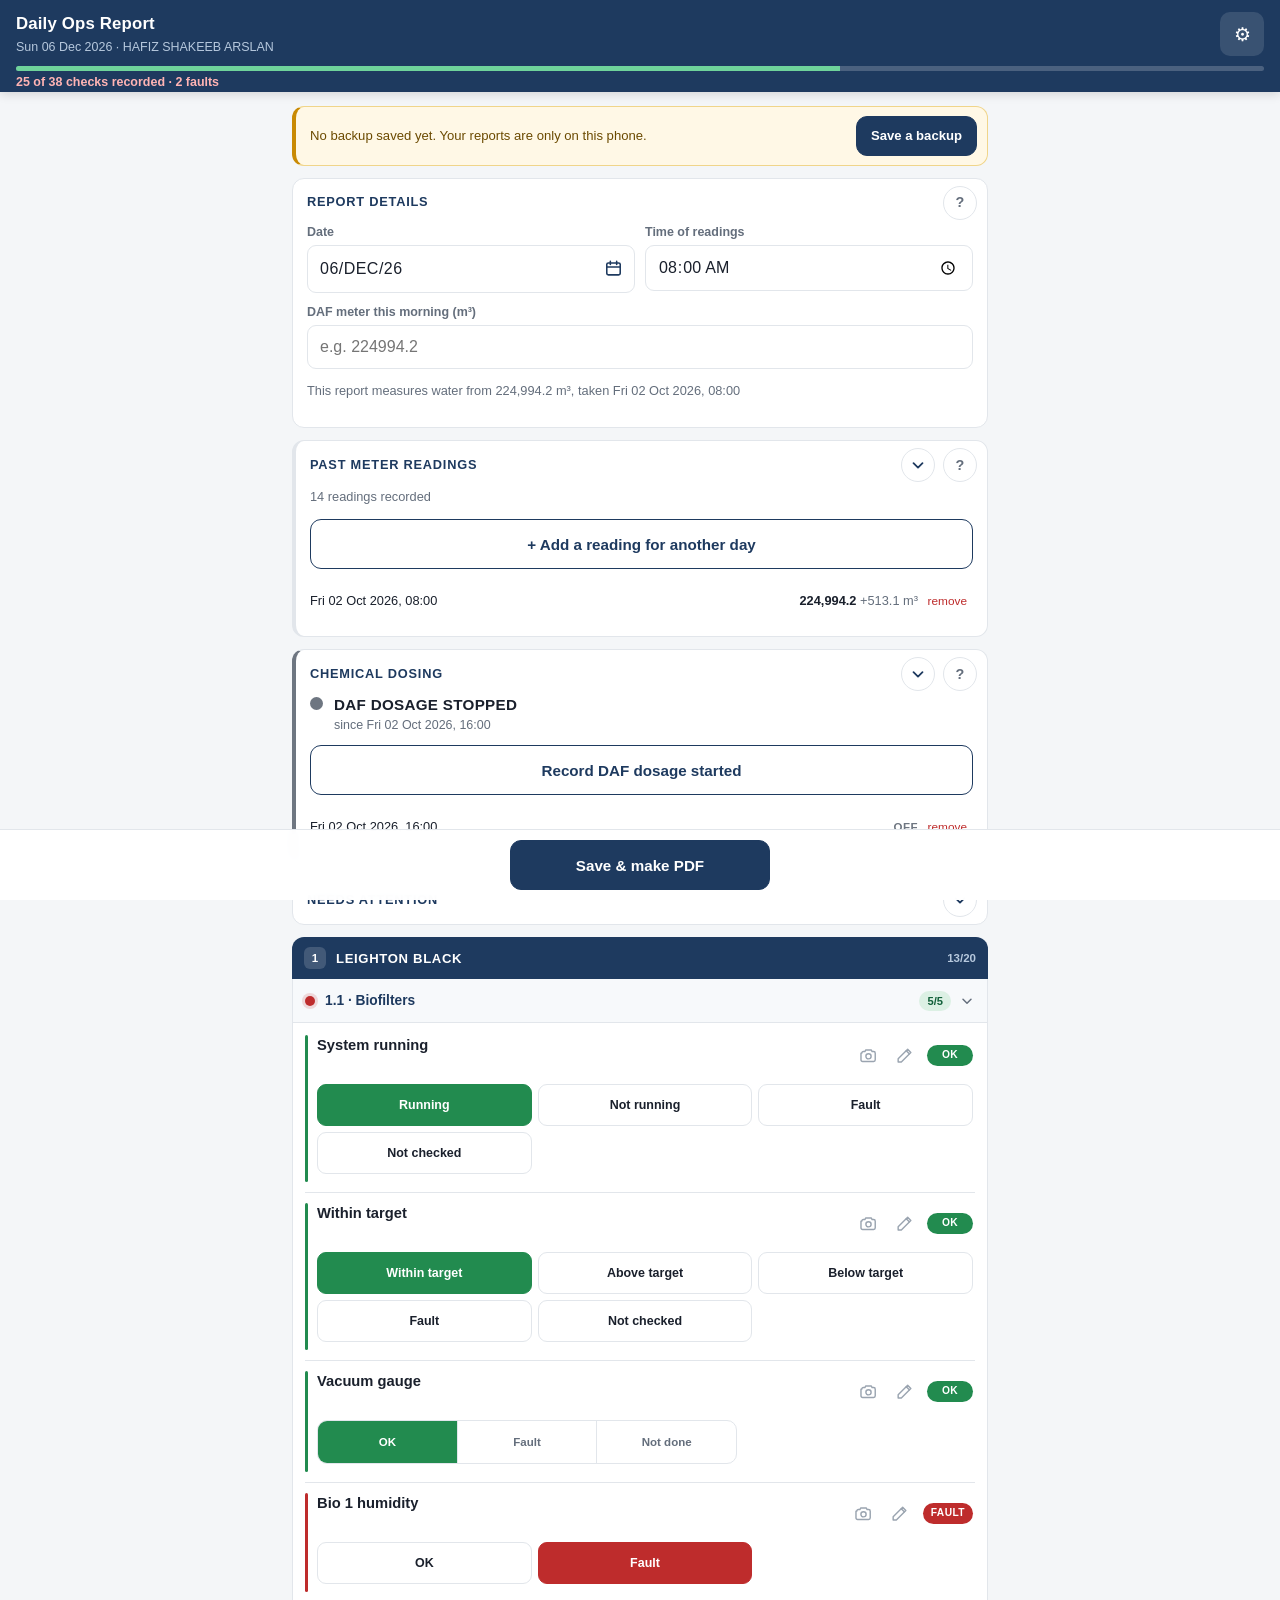
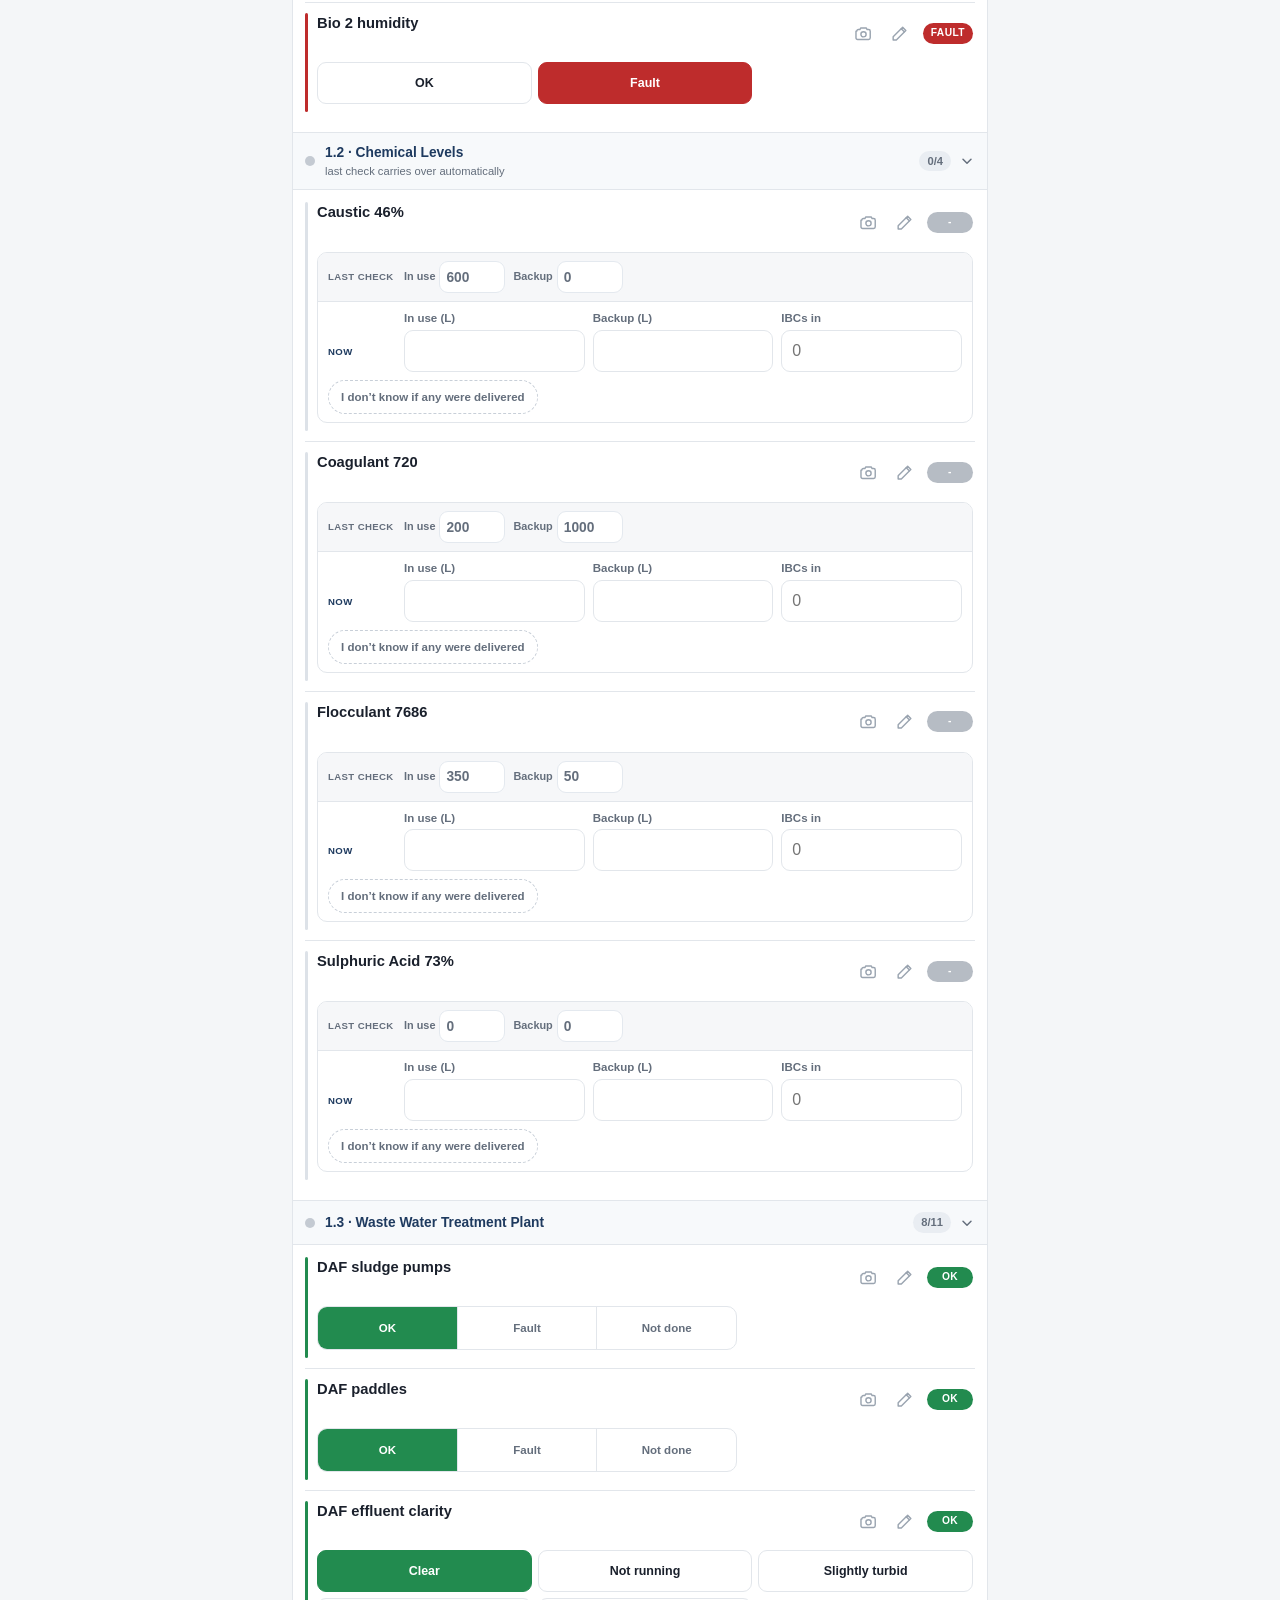
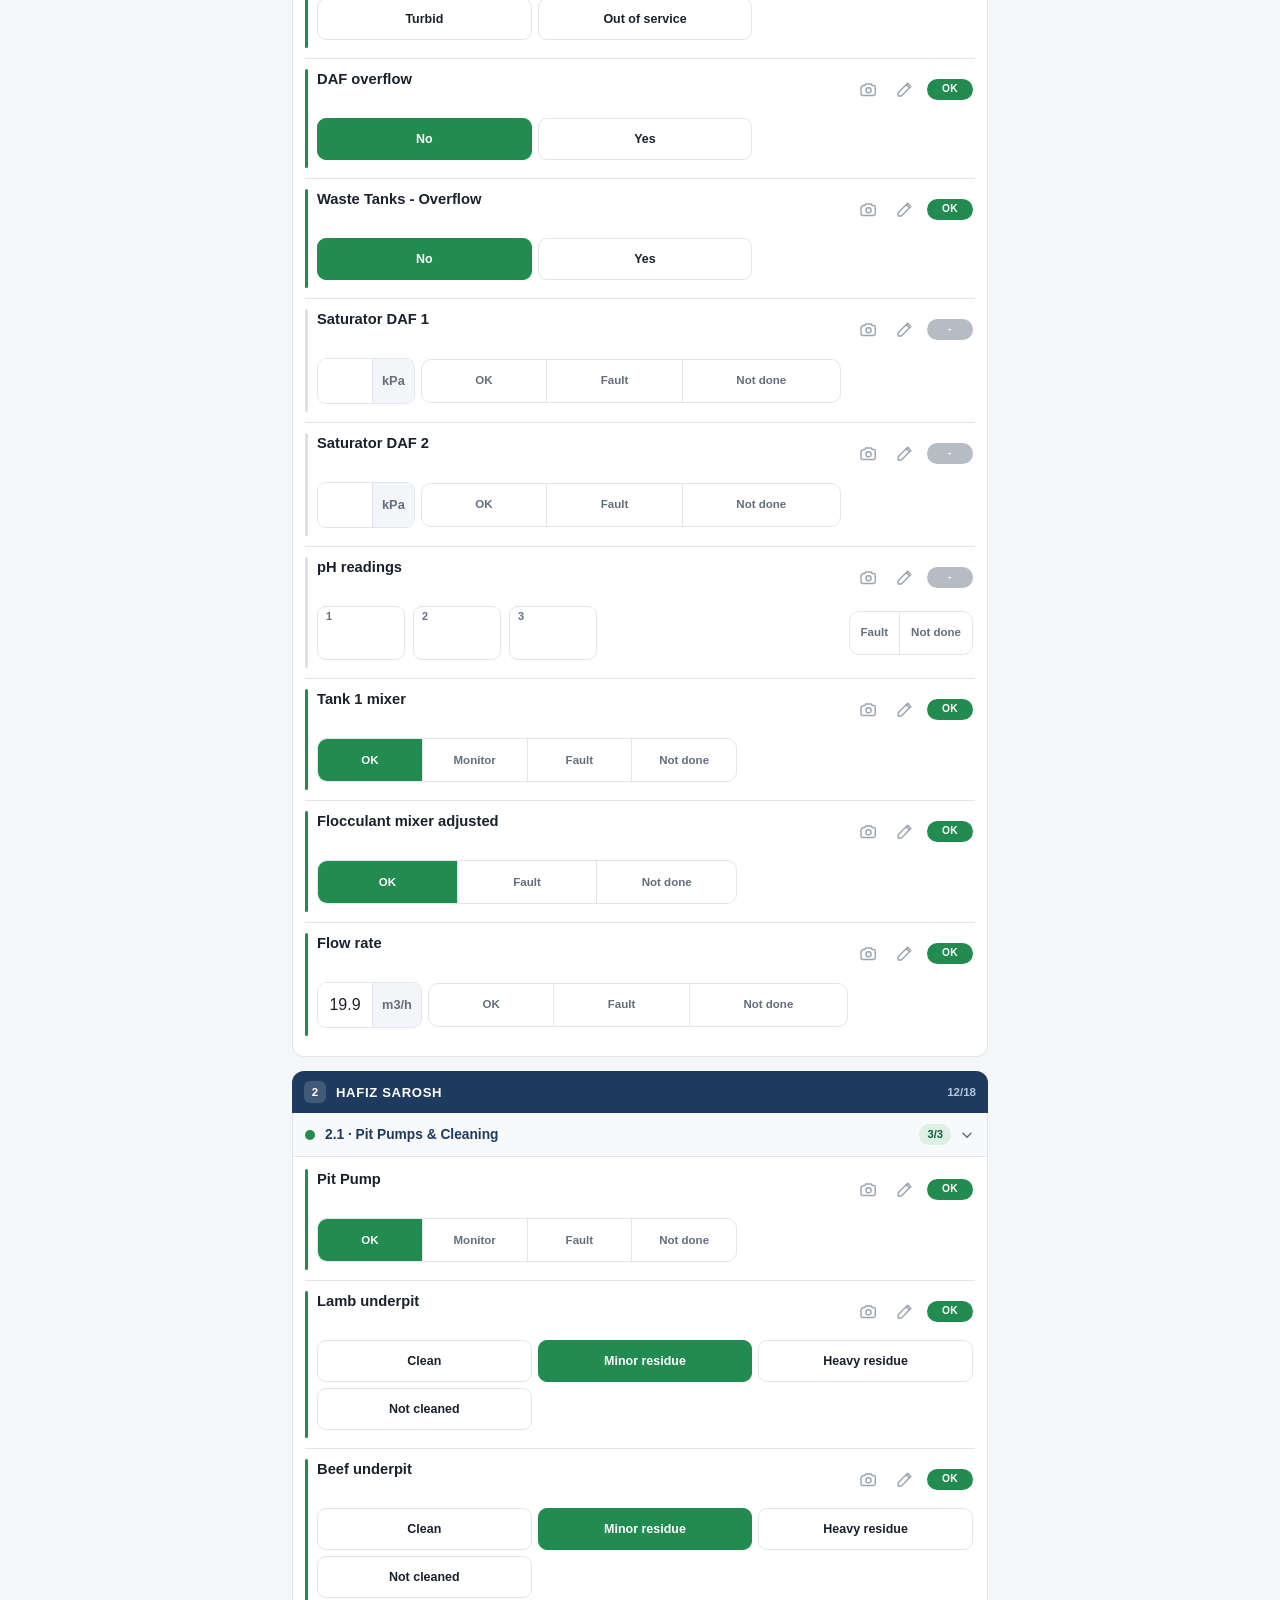
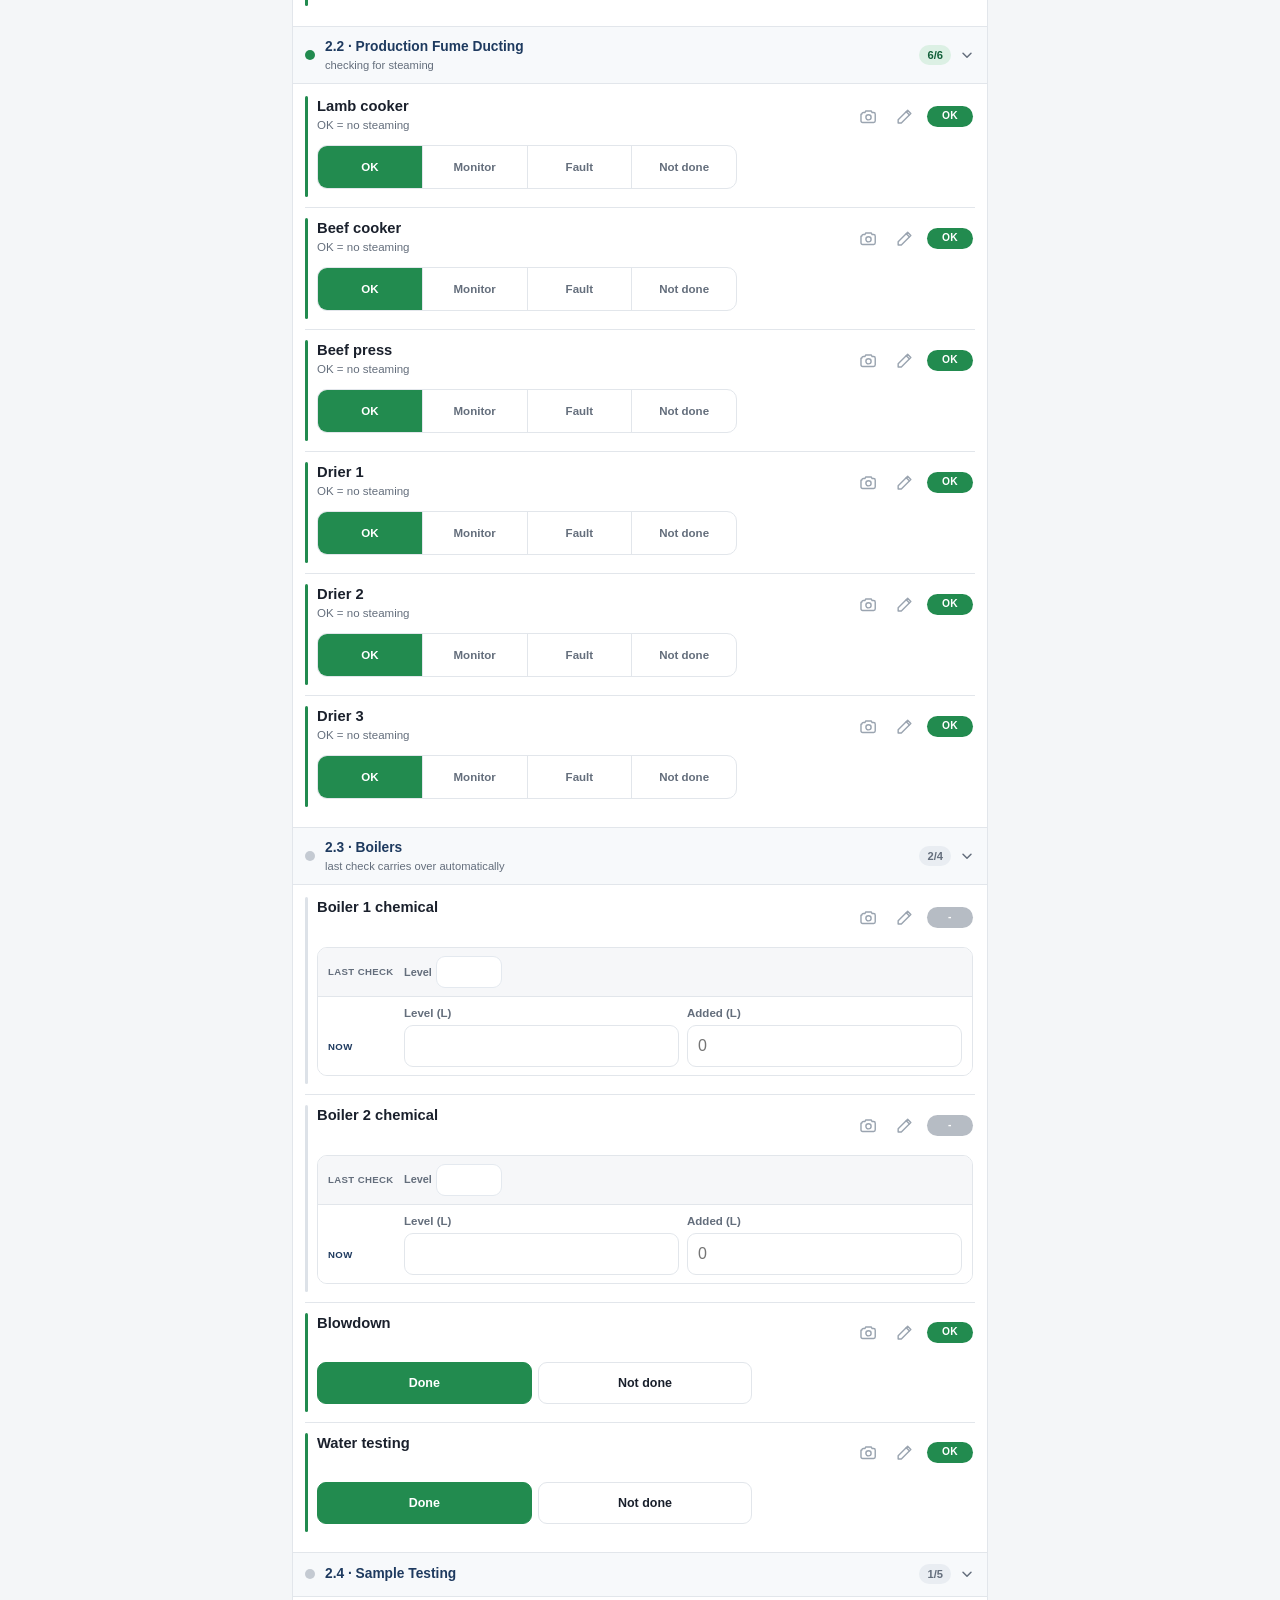
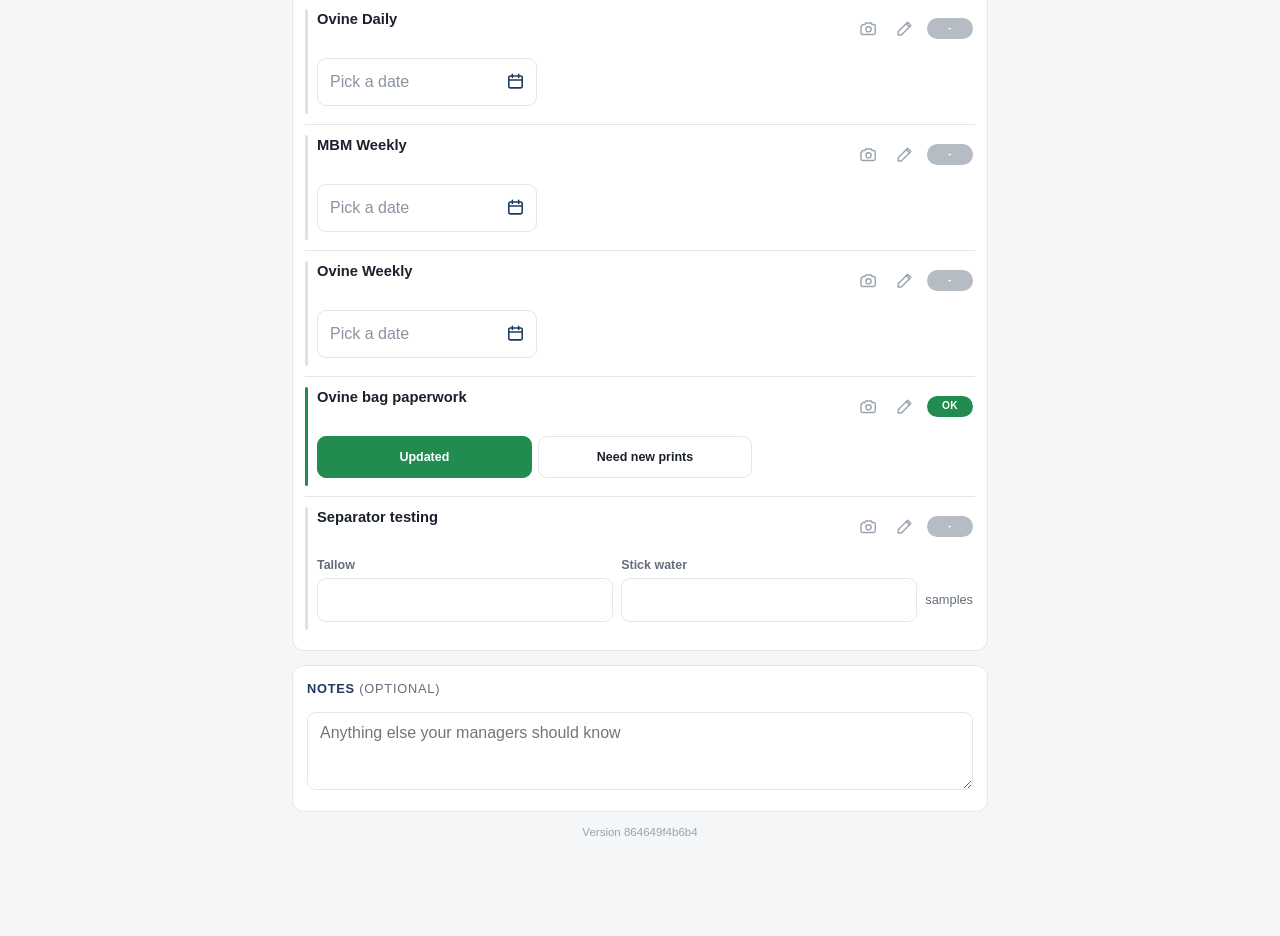
==== index.html @ d7d59c34 "Add files via upload" ====
<!DOCTYPE html>
<html lang="en">
<head>
<meta charset="utf-8">
<meta name="viewport" content="width=device-width, initial-scale=1, viewport-fit=cover">
<meta name="theme-color" content="#1e3a5f">
<meta name="build-id" content="864649f4b6b4">
<title>Daily Ops Report</title>
<link rel="manifest" href="manifest.webmanifest">
<link rel="icon" href="icon-192.png">
<link rel="apple-touch-icon" href="icon-192.png">
<style>
:root {
  --navy: #1e3a5f;
  --navy-dark: #162d4a;
  --ink: #1a202c;
  --slate: #646e7c;
  --line: #e2e6eb;
  --bg: #f4f6f8;
  --card: #ffffff;
  --ok: #228b4f;
  --watch: #c98a04;
  --fault: #be2c2c;
  --todo: #6e7681;
  --radius: 12px;
  --tap: 44px;
  /* Height of the sticky top bar. Used by the sticky section and group
     headers and by every scroll-margin. A starting figure only - boot()
     measures the real bar and overwrites it, because the safe-area inset at
     the top of the screen differs from phone to phone. */
  --topbar-h: 96px;
}

* { box-sizing: border-box; -webkit-tap-highlight-color: transparent; }

html, body {
  margin: 0;
  background: var(--bg);
  color: var(--ink);
  font-family: -apple-system, BlinkMacSystemFont, "Segoe UI", Roboto, "Helvetica Neue", Arial, sans-serif;
  font-size: 16px;
  line-height: 1.45;
}

/* ---------------- top bar ---------------- */
.topbar {
  position: sticky;
  top: 0;
  z-index: 40;
  background: var(--navy);
  color: #fff;
  padding: calc(env(safe-area-inset-top, 0px) + 12px) 16px 0;
  box-shadow: 0 2px 10px rgba(0,0,0,.14);
}
.topbar-row { display: flex; align-items: flex-start; justify-content: space-between; gap: 12px; }
.topbar h1 { margin: 0; font-size: 1.05rem; font-weight: 700; letter-spacing: .01em; }
.topbar p { margin: 2px 0 0; font-size: .78rem; color: #b6c8dd; }

.icon-btn {
  background: rgba(255,255,255,.12);
  border: 0;
  color: #fff;
  width: var(--tap);
  height: var(--tap);
  min-width: var(--tap);
  border-radius: 10px;
  font-size: 1.2rem;
  cursor: pointer;
}
.icon-btn:active { background: rgba(255,255,255,.24); }

.progress { height: 5px; background: rgba(255,255,255,.2); border-radius: 3px; margin-top: 10px; overflow: hidden; }
.progress-fill { height: 100%; width: 0; background: #6fd39b; transition: width .25s ease; }
.progress-label { margin: 5px 0 8px; font-size: .72rem; color: #b6c8dd; font-variant-numeric: tabular-nums; }
/* Tinted when something needs attention, so the count is not just more grey
   text in a grey line. */
.progress-label.has-fault { color: #ffb4b4; font-weight: 600; }
.progress-label.has-watch { color: #ffd98a; font-weight: 600; }

/* ---------------- layout ---------------- */
main { padding: 14px 12px 0; max-width: 720px; margin: 0 auto; }
.spacer { height: 96px; }

.card {
  background: var(--card);
  border: 1px solid var(--line);
  border-radius: var(--radius);
  padding: 14px;
  margin-bottom: 12px;
}
/* .card-head > h2 is listed too: the heading is a grandchild of the card once
   it shares a row with the "?" button, and "> h2" alone stopped matching it. */
.card > h2,
.card > .card-head > h2 {
  margin: 0 0 10px;
  font-size: .8rem;
  text-transform: uppercase;
  letter-spacing: .06em;
  color: var(--navy);
  font-weight: 700;
}

/* Card heading with its buttons in the corner: a "?" for the standing
   instructions, and an arrow where there is something folded away. Both were
   full lines of their own before. */
.card-head {
  display: flex;
  align-items: center;
  justify-content: space-between;
  gap: 10px;
  margin-bottom: 10px;
}
.card > .card-head > h2 { margin: 0; }
/* A folded "Needs attention" is its heading and nothing else, so the gap
   that would sit under the heading goes too. */
.card.folded > .card-head { margin-bottom: 0; }
.card-tools {
  display: flex;
  align-items: center;
  gap: 8px;
  flex: 0 0 auto;
  /* The 34px buttons hang into the card's padding rather than making the
     heading row taller than the text in it. */
  margin: -7px -4px -7px 0;
}
.help-btn {
  flex: 0 0 auto;
  width: 34px; height: 34px;
  display: grid;
  place-items: center;
  padding: 0;
  border: 1.5px solid var(--line);
  border-radius: 50%;
  background: #fff;
  color: var(--slate);
  font: inherit;
  font-size: .9rem;
  font-weight: 800;
  line-height: 1;
  cursor: pointer;
}
/* Must stay: .help-btn sets display, which beats the hidden attribute. The
   fold arrows are hidden until there is something behind them. */
.help-btn[hidden] { display: none; }
.help-btn[data-help][aria-expanded="true"] {
  background: var(--navy);
  border-color: var(--navy);
  color: #fff;
}
/* The arrow says open or shut by which way it points: down to open, up to
   close again. */
.fold-btn .chev { width: 18px; height: 18px; stroke: var(--navy); stroke-width: 2.4; }
.fold-btn[aria-expanded="true"] { border-color: #b0c6dd; background: #eef4fb; }
.fold-btn[aria-expanded="true"] .chev { transform: rotate(180deg); }
.help-text {
  background: #eef4fb;
  border: 1px solid #b0c6dd;
  border-radius: 10px;
  padding: 10px 12px;
  margin-bottom: 11px;
  font-size: .8rem;
  line-height: 1.45;
  color: #17365d;
}
.muted { color: var(--slate); font-weight: 400; }
.small { font-size: .8rem; }

label { display: block; font-size: .78rem; color: var(--slate); font-weight: 600; margin-bottom: 10px; }
/* input[type=time] was missing from this list, so the time box kept its own
   intrinsic size and sat half-width next to a full-width date box. */
input[type=text], input[type=date], input[type=time], input[type=number], select, textarea {
  width: 100%;
  margin-top: 4px;
  padding: 11px 12px;
  border: 1px solid var(--line);
  border-radius: 9px;
  font-size: 1rem;
  font-family: inherit;
  color: var(--ink);
  background: #fff;
  min-height: var(--tap);
}
textarea { min-height: 72px; resize: vertical; }
input:focus, select:focus, textarea:focus { outline: 2px solid #9db8d8; outline-offset: 1px; border-color: var(--navy); }
.field-grid { display: grid; grid-template-columns: 1fr 1fr; gap: 10px; }

/* ---------------- section / group ---------------- */

/* Anything scrolled to by the app has to clear the sticky top bar, or it
   lands underneath it. One figure, used by both the scroll margins and the
   sticky group headers, so they cannot drift apart. */
.section { margin-bottom: 14px; scroll-margin-top: calc(var(--topbar-h) + 10px); }

.section-head {
  position: sticky;
  top: var(--topbar-h);
  z-index: 24;
  display: flex;
  align-items: center;
  gap: 10px;
  background: var(--navy);
  color: #fff;
  border-radius: var(--radius) var(--radius) 0 0;
  padding: 10px 12px;
  margin-top: 4px;
}
.section-no {
  flex: 0 0 auto;
  display: grid;
  place-items: center;
  width: 22px; height: 22px;
  border-radius: 6px;
  background: rgba(255,255,255,.16);
  font-size: .72rem;
  font-weight: 800;
}
.section-title {
  flex: 1 1 auto;
  min-width: 0;
  font-size: .82rem;
  font-weight: 700;
  letter-spacing: .05em;
  text-transform: uppercase;
}
.section-tally {
  flex: 0 0 auto;
  font-size: .72rem;
  font-weight: 700;
  color: #b6c8dd;
  font-variant-numeric: tabular-nums;
}
.section-body {
  background: var(--card);
  border: 1px solid var(--line);
  border-top: 0;
  border-radius: 0 0 var(--radius) var(--radius);
  /* No overflow:hidden here - it would trap the sticky group headers. */
}

.group { border-top: 1px solid var(--line); scroll-margin-top: calc(var(--topbar-h) + 48px); }
.group:first-child { border-top: 0; }
.group-head {
  position: sticky;
  top: calc(var(--topbar-h) + 42px);
  z-index: 22;
  width: 100%;
  display: flex;
  align-items: center;
  gap: 10px;
  background: #f7f9fb;
  border: 0;
  border-bottom: 1px solid var(--line);
  padding: 10px 12px;
  font: inherit;
  color: var(--navy);
  text-align: left;
  cursor: pointer;
  min-height: var(--tap);
}
.group-head-text { flex: 1 1 auto; min-width: 0; }
.group-title { display: block; font-weight: 700; font-size: .86rem; }
.group-note { display: block; font-size: .7rem; color: var(--slate); font-weight: 400; }
.group-meta { display: flex; align-items: center; gap: 8px; flex: 0 0 auto; }
.group-tally {
  font-size: .7rem;
  font-weight: 700;
  color: var(--slate);
  background: #e9edf2;
  border-radius: 20px;
  padding: 2px 8px;
  font-variant-numeric: tabular-nums;
}
.group-tally.complete { color: #12603a; background: #dcf0e4; }

.dot { width: 10px; height: 10px; border-radius: 50%; display: inline-block; flex: 0 0 10px; }
.dot.ok { background: var(--ok); }
.dot.watch { background: var(--watch); }
.dot.fault { background: var(--fault); box-shadow: 0 0 0 3px rgba(190,44,44,.16); }
.dot.todo, .dot.blank { background: #c4cad2; }

.chev {
  width: 16px; height: 16px;
  fill: none;
  stroke: var(--slate);
  stroke-width: 2.2;
  stroke-linecap: round;
  stroke-linejoin: round;
  transition: transform .18s ease;
}
.group[data-collapsed="true"] .chev { transform: rotate(-90deg); }
.group-items { padding: 2px 12px 10px; }
.group[data-collapsed="true"] .group-items { display: none; }
.group[data-collapsed="true"] .group-head { border-bottom-color: transparent; }

/* ---------------- item row ---------------- */

/* A colour rail down the left edge. Scrolling the sheet, the rails alone say
   which checks are settled and which are not, without reading a word. */
/* Clearing the top bar is not enough: the section header (42px) and the group
   header (44px, or ~58px when it carries a note) are both sticky underneath
   it, so a row scrolled to has to clear all three. */
.item {
  position: relative;
  padding: 9px 2px 9px 12px;
  border-top: 1px solid var(--line);
  scroll-margin-top: calc(var(--topbar-h) + 108px);
}
.item:first-child { border-top: 0; }
.item::before {
  content: "";
  position: absolute;
  left: 0; top: 10px; bottom: 10px;
  width: 3px;
  border-radius: 3px;
  background: #dde2e8;
  transition: background .15s ease;
}
/* Set from refresh() rather than with :has(), which an older WebView on the
   plant phone would quietly ignore. ("data-state", not "data-status" - the
   status buttons already own that attribute.) */
.item[data-state="ok"]::before    { background: var(--ok); }
.item[data-state="watch"]::before { background: var(--watch); }
.item[data-state="fault"]::before { background: var(--fault); }
.item[data-state="todo"]::before  { background: var(--todo); }

.item-top { display: flex; align-items: flex-start; justify-content: space-between; gap: 8px; }
.item-id { flex: 1 1 auto; min-width: 0; padding-top: 2px; }
.item-label { font-size: .92rem; font-weight: 600; line-height: 1.3; }
.item-hint { font-size: .72rem; color: var(--slate); margin-top: 1px; }
.item-value { font-size: .78rem; color: var(--slate); white-space: nowrap; }
.item-aside { flex: 0 0 auto; display: flex; align-items: center; gap: 2px; }

/* The four status buttons read as one control rather than four, which makes
   the row shorter and the selected one unmistakable. */
.statusrow {
  display: flex;
  margin-top: 8px;
  border: 1.5px solid var(--line);
  border-radius: 10px;
  overflow: hidden;
  background: #fff;
}
.sbtn {
  flex: 1 1 0;
  min-width: 0;
  border: 0;
  border-left: 1px solid var(--line);
  background: transparent;
  padding: 9px 2px;
  font-size: .72rem;
  font-weight: 700;
  color: var(--slate);
  cursor: pointer;
  min-height: 42px;
  font-family: inherit;
}
.sbtn:first-child { border-left: 0; }
.sbtn[aria-pressed="true"] { color: #fff; }
.sbtn[aria-pressed="true"].ok    { background: var(--ok); }
.sbtn[aria-pressed="true"].watch { background: var(--watch); }
.sbtn[aria-pressed="true"].fault { background: var(--fault); }
.sbtn[aria-pressed="true"].todo  { background: var(--todo); }

/* The unit sits against the field instead of floating in its own column, so
   the reading and what it is measured in read as one thing. */
.numrow {
  display: flex;
  margin-top: 8px;
  align-items: stretch;
  border: 1px solid var(--line);
  border-radius: 9px;
  background: #fff;
  overflow: hidden;
}
.numrow input { margin-top: 0; border: 0; border-radius: 0; }
.numrow .unit {
  display: flex;
  align-items: center;
  flex: 0 0 auto;
  padding: 0 12px;
  font-size: .8rem;
  font-weight: 600;
  color: var(--slate);
  background: #f3f5f8;
  border-left: 1px solid var(--line);
}
/* Items with no unit still render the span, and date rows have none at all. */
.numrow .unit:empty { display: none; }
/* A pressure or a flow rate is three or four digits. A field the full width of
   the phone invites a second look to check nothing is missing. */
.item[data-type="number"] .numrow { max-width: 260px; }
.item[data-type="date"] .datebox { max-width: 220px; margin-top: 8px; }

/* ---- dates, drawn as 14/OCT/26 ----
   Two layers: the text you read, and the real date input laid invisibly over
   it. The browser's own format (10/14/2026) cannot be changed, but it can be
   hidden - a tap lands on the invisible input, which opens the phone's calendar
   exactly as before. */
.datebox { position: relative; display: block; margin-top: 4px; }
.datebox-text {
  display: flex;
  align-items: center;
  min-height: 48px;          /* the same height as the time box beside it */
  padding: 0 40px 0 12px;
  border: 1px solid var(--line);
  border-radius: 9px;
  background: #fff url("data:image/svg+xml,%3Csvg xmlns='http://www.w3.org/2000/svg' viewBox='0 0 24 24' fill='none' stroke='%231e3a5f' stroke-width='2' stroke-linecap='round' stroke-linejoin='round'%3E%3Crect x='3.5' y='5' width='17' height='15' rx='2'/%3E%3Cpath d='M3.5 10h17M8 3v4M16 3v4'/%3E%3C/svg%3E") no-repeat right 11px center / 19px;
  font-size: 1rem;
  font-weight: 400;
  line-height: 1.5;
  color: var(--ink);
  font-variant-numeric: tabular-nums;
  letter-spacing: .03em;
}
.datebox-text.empty { color: #8a94a1; letter-spacing: 0; }
/* More specific than the shared input rule, so its padding, border and
   minimum height do not push the invisible input out of line with the text. */
.datebox input[type=date] {
  position: absolute;
  inset: 0;
  width: 100%;
  height: 100%;
  min-height: 0;
  margin: 0;
  padding: 0;
  border: 0;
  opacity: 0;
  cursor: pointer;
}
.datebox:focus-within .datebox-text {
  border-color: var(--navy);
  outline: 2px solid #9db8d8;
  outline-offset: 1px;
}

/* ---- a short reading and its four buttons on one line ----
   Saturators (3 digits), flow rate (4) and the three pH points (3-4 each).
   Measured: the four labels need about 146px of text, and an item has 333px
   to work with on a 412px-wide phone.

   The buttons are sized to their words rather than split evenly, so the long
   "Not done" gets the room and "OK" does not waste it. When it gets tight,
   "Not done" breaks onto two lines inside its own button first. Only on a
   phone too narrow even for that do the buttons drop to the line below, at
   full width - which is how every row looked before, so nothing is lost. */
.inline-row {
  display: flex;
  flex-wrap: wrap;
  align-items: center;
  gap: 6px;
  margin-top: 8px;
}
.inline-row > .numrow,
.inline-row > .multirow { flex: 0 0 auto; margin-top: 0; }
.inline-row > .statusrow { flex: 1 1 150px; min-width: 150px; margin-top: 0; }
.inline-row .sbtn {
  flex: 1 1 auto;
  min-width: auto;
  padding: 2px 4px;
  line-height: 1.15;
}

/* Number boxes sized for what goes in them. Four digits still fit. */
.inline-row .numrow input {
  width: 54px;
  flex: 0 0 54px;
  padding: 0 6px;
  text-align: center;
}
.inline-row .numrow .unit { padding: 0 9px; }
/* No up/down spinners: no use on a phone, and they eat a narrow box. */
.inline-row input[type=number] { -moz-appearance: textfield; appearance: textfield; }
.inline-row input[type=number]::-webkit-outer-spin-button,
.inline-row input[type=number]::-webkit-inner-spin-button { -webkit-appearance: none; margin: 0; }

/* pH: three big boxes, each with its point number in the corner.

   The row is only Fault and Not done now - OK comes from the readings being
   inside their limits - so the buttons take about 115px and the boxes share
   everything else: roughly 65px each on a 412px phone, 55px on a 360px one,
   against 40px before. The buttons stay on the same line. */
.inline-row > .multirow {
  /* A small starting size that then grows into whatever the buttons leave.
     Starting from the boxes' own natural width (what "auto" means) made the row
     look too wide to share a line with the buttons, and they dropped below. */
  flex: 1 1 120px;
  min-width: 0;
  gap: 8px;
  flex-wrap: nowrap;
}
/* Three classes deep on purpose: ".multirow.narrow label" further up sets
   flex: 0 1 84px and would otherwise win. */
.inline-row .multirow .mfield {
  position: relative;
  flex: 1 1 0;
  min-width: 46px;
  max-width: 88px;
  margin: 0;
}
.inline-row .mfield input {
  margin-top: 0;
  height: 54px;
  min-height: 54px;
  padding: 18px 4px 4px;
  text-align: center;
  font-size: 1.2rem;
  font-weight: 600;
}
.inline-row .mtag {
  position: absolute;
  top: 5px; left: 9px;
  font-size: .68rem;
  font-weight: 800;
  line-height: 1;
  color: var(--slate);
  pointer-events: none;   /* a tap on the number still lands in the box */
}
.item[data-item="ph"] .inline-row > .statusrow { flex: 0 0 auto; min-width: 0; }
.item[data-item="ph"] .inline-row .sbtn { padding: 2px 11px; }
/* The focus ring belongs on the whole field, since overflow:hidden would
   clip a ring drawn on the input itself. */
.numrow:focus-within { border-color: var(--navy); outline: 2px solid #9db8d8; outline-offset: 1px; }
.numrow input:focus { outline: none; }
.pairgrid { display: grid; grid-template-columns: 1fr 1fr; gap: 8px; margin-top: 8px; }
.pairgrid.with-ibc { grid-template-columns: 1fr 1fr .72fr; }
.pairgrid label { margin-bottom: 0; }

/* last check / now tank levels. The carried-over row is deliberately quieter
   and tighter than the row being filled in: it is there to be read, and only
   occasionally corrected. */
.stockblock { margin-top: 9px; border: 1px solid var(--line); border-radius: 10px; overflow: hidden; }
.stockrow { display: flex; gap: 8px; align-items: flex-end; padding: 8px 10px; }
.stockrow.yesterday { background: #f6f7f9; border-bottom: 1px solid var(--line); align-items: center; }
.stockrow.today { background: #fff; }
.stockrow label { margin-bottom: 0; flex: 1 1 0; min-width: 0; font-size: .72rem; }
.stockrow input { margin-top: 3px; padding: 9px 10px; min-height: 42px; }
.stockrow.yesterday label {
  display: flex;
  align-items: center;
  gap: 4px;
  flex: 0 1 auto;
  font-size: .68rem;
  white-space: nowrap;   /* "In use" was breaking across two lines */
}
/* Quiet, but never invisible. With a transparent border an empty carried-over
   box left the word "Level" sitting on its own next to nothing, which reads as
   a drawing fault rather than an empty field. */
.stockrow.yesterday input {
  margin-top: 0;
  width: 66px;
  flex: 0 0 66px;
  background: #fff;
  color: var(--slate);
  border-color: #e4e9ef;
  padding: 4px 6px;
  min-height: 32px;
  font-size: .86rem;
  font-weight: 700;
  text-align: left;
}
.stockrow.yesterday input::placeholder { color: #c2c9d2; font-weight: 400; }
.stockrow.yesterday input:focus {
  background: #fff;
  border-color: var(--navy);
  color: var(--ink);
}
.stocktag {
  flex: 0 0 68px;        /* wide enough to keep "LAST CHECK" on one line */
  font-size: .6rem;
  font-weight: 800;
  letter-spacing: .04em;
  text-transform: uppercase;
  color: var(--slate);
  padding-bottom: 13px;
  white-space: nowrap;
}
.stockrow.yesterday .stocktag { padding-bottom: 0; }
.stockrow.today .stocktag { color: var(--navy); }

/* company logo picker */
.logo-row { display: flex; gap: 12px; align-items: center; margin-top: 8px; }
.logo-preview {
  width: 84px; height: 84px;
  border: 1px solid var(--line);
  border-radius: 10px;
  background: #fff;
  display: flex; align-items: center; justify-content: center;
  overflow: hidden;
  flex: 0 0 84px;
}
.logo-preview img { max-width: 100%; max-height: 100%; object-fit: contain; }
.logo-actions { display: flex; flex-direction: column; gap: 8px; }

/* several small readings on one line (pH 1/2/3, separator counts) */
.multirow { display: flex; gap: 8px; margin-top: 8px; align-items: flex-end; flex-wrap: wrap; }
.multirow label { margin-bottom: 0; flex: 1 1 0; min-width: 62px; }
.multirow.narrow label { flex: 0 1 84px; }
.multirow .unit { font-size: .8rem; color: var(--slate); padding-bottom: 12px; }

/* the stock sum, shown the same way it prints on the PDF */
.usage { margin-top: 9px; }
.sumbox {
  background: #eef4fb;
  border: 1px solid #b0c6dd;
  border-radius: 10px;
  padding: 10px 12px;
  color: #17365d;
}
.sumrow { display: flex; justify-content: space-between; gap: 10px; align-items: baseline; padding: 3px 0; font-size: .84rem; }
.sumrow em { font-style: normal; color: #5c7a9e; font-size: .78rem; }
.sumrow strong { font-variant-numeric: tabular-nums; }
.sumrow.total {
  border-top: 1px solid #b0c6dd;
  margin-top: 5px;
  padding-top: 7px;
  font-size: .95rem;
  font-weight: 700;
}
.sumrow.total strong { font-size: 1.02rem; }
.sumfoot { margin-top: 6px; font-size: .76rem; color: #4c6a8e; }

/* "I don't know if any were delivered" - a get-out, not a main action, so it
   no longer takes a full-width button the size of the fields above it. */
.stockrow.unsure { padding: 0 10px 8px; }
.unsure-btn {
  border: 1px dashed #c8cfd8;
  background: #fff;
  border-radius: 20px;
  padding: 6px 12px;
  font-size: .72rem;
  font-weight: 600;
  color: var(--slate);
  font-family: inherit;
  cursor: pointer;
  min-height: 34px;
}
.unsure-btn[aria-pressed="true"] {
  background: #fff8e6;
  border-color: var(--watch);
  border-style: solid;
  color: #8a6100;
}

/* Named options, e.g. clarity and cleanliness grades.
   Flex rather than a fixed two-column grid: an odd number of options used to
   leave a hole beside the last one, and "Not checked" sat in it looking like
   a mistake. The last option now stretches across instead. */
.choicerow { display: flex; flex-wrap: wrap; gap: 6px; margin-top: 8px; }
.cbtn {
  flex: 1 1 calc(50% - 3px);
  min-width: calc(50% - 3px);
  border: 1.5px solid var(--line);
  background: #fff;
  border-radius: 9px;
  padding: 9px 6px;
  font-size: .78rem;
  font-weight: 600;
  color: var(--ink);
  cursor: pointer;
  min-height: 42px;
  font-family: inherit;
  text-align: center;
}
.cbtn[aria-pressed="true"] { color: #fff; font-weight: 700; }
.cbtn[aria-pressed="true"].ok    { background: var(--ok);    border-color: var(--ok); }
.cbtn[aria-pressed="true"].watch { background: var(--watch); border-color: var(--watch); }
.cbtn[aria-pressed="true"].fault { background: var(--fault); border-color: var(--fault); }
.cbtn[aria-pressed="true"].todo  { background: var(--todo);  border-color: var(--todo); }

.btn.full { width: 100%; flex: none; }

.pill {
  display: inline-grid;
  place-items: center;
  min-width: 46px;
  min-height: 21px;
  margin-left: 4px;
  padding: 2px 8px;
  border-radius: 20px;
  font-size: .64rem;
  font-weight: 800;
  letter-spacing: .04em;
  color: #fff;
  text-transform: uppercase;
}
.pill.ok { background: var(--ok); }
.pill.watch { background: var(--watch); }
.pill.fault { background: var(--fault); }
.pill.todo { background: var(--todo); }
.pill.blank { background: #b6bcc4; }

/* ---------------- photos ---------------- */

/* Icon buttons on the label line. Drawn at 34px but padded out to a 42px
   touch area, because this gets tapped with a work glove on. */
.icon-tool {
  flex: 0 0 auto;
  width: 34px;
  height: 42px;
  display: grid;
  place-items: center;
  border: 0;
  background: none;
  padding: 0;
  cursor: pointer;
  color: #9aa4b0;
  position: relative;
}
.icon-tool svg {
  width: 19px; height: 19px;
  fill: none;
  stroke: currentColor;
  stroke-width: 1.8;
  stroke-linecap: round;
  stroke-linejoin: round;
}
.icon-tool.has { color: var(--navy); }
.icon-tool.has svg { stroke-width: 2.1; }
/* A dot marks an attachment; two or more photos show the count instead. */
.icon-tool.has::after {
  content: attr(data-count);
  position: absolute;
  top: 6px; right: 1px;
  min-width: 7px; height: 7px;
  border-radius: 7px;
  background: var(--navy);
  color: #fff;
  font-size: .56rem;
  font-weight: 800;
  line-height: 7px;
  padding: 0 1px;
  text-align: center;
}
/* .tool-btn is still the Settings sheet's small button (logo picker, Cancel). */
.tool-btn {
  border: 1.5px solid var(--line);
  background: #fff;
  border-radius: 9px;
  padding: 8px 12px;
  font-size: .78rem;
  font-weight: 600;
  color: var(--navy);
  cursor: pointer;
  min-height: 40px;
  font-family: inherit;
}
.tool-btn:active { background: #eef2f6; }
.thumbs { display: flex; gap: 8px; flex-wrap: wrap; margin-top: 9px; }
.thumb { position: relative; width: 74px; height: 74px; border-radius: 9px; overflow: hidden; border: 1px solid var(--line); }
.thumb img { width: 100%; height: 100%; object-fit: cover; display: block; }
.thumb button {
  position: absolute; top: 2px; right: 2px;
  width: 24px; height: 24px; border-radius: 50%;
  border: 0; background: rgba(0,0,0,.66); color: #fff;
  font-size: .8rem; line-height: 1; cursor: pointer;
}
.note-input { margin-top: 8px; }
.note-input input { margin-top: 0; }

/* ---------------- DAF running log ---------------- */
.dosing-card { border-left: 4px solid var(--line); }
.dosing-card.running { border-left-color: var(--ok); }
.dosing-card.stopped { border-left-color: var(--todo); }
.dosing-state { display: flex; gap: 11px; align-items: flex-start; margin-bottom: 11px; }
.dosing-dot { width: 13px; height: 13px; border-radius: 50%; background: #c4cad2; margin-top: 3px; flex: 0 0 13px; }
.dosing-card.running .dosing-dot { background: var(--ok); box-shadow: 0 0 0 3px rgba(34,139,79,.18); }
.dosing-card.stopped .dosing-dot { background: var(--todo); }
.dosing-now { font-weight: 700; font-size: .95rem; letter-spacing: .02em; }
.dosing-since { font-size: .78rem; }
.dosing-entry { margin-top: 11px; padding-top: 11px; border-top: 1px dashed var(--line); }
.dosing-list { margin-top: 11px; }
.dosing-row { display: flex; justify-content: space-between; gap: 10px; align-items: center;
  border-top: 1px solid var(--line); padding: 8px 0; font-size: .8rem; }
.dosing-row:first-child { border-top: 0; }
.dosing-row .dosing-when { color: var(--ink); }
.dosing-row .dosing-what { font-weight: 700; font-size: .72rem; letter-spacing: .04em; text-transform: uppercase; }
.dosing-row .dosing-what.on { color: var(--ok); }
.dosing-row .dosing-what.off { color: var(--todo); }
.dosing-del { border: 0; background: none; color: var(--fault); font-size: .74rem; cursor: pointer; padding: 6px; }

/* An entry dated after the present: not counted until its time comes, so it
   is marked rather than shown like any other switch. */
.dosing-warn {
  margin: 0 0 11px;
  padding: 9px 11px;
  border: 1px solid #f0d58a;
  border-radius: 10px;
  background: #fff8e6;
  color: #7a5200;
  font-size: .8rem;
  line-height: 1.4;
}
.dosing-row.future .dosing-when { color: #8a6100; }
.dosing-future {
  font-size: .64rem;
  font-weight: 800;
  letter-spacing: .04em;
  text-transform: uppercase;
  color: #8a6100;
  background: #fff1c7;
  border-radius: 20px;
  padding: 2px 7px;
}
/* The reason an entry was refused, kept in the form while it is corrected. */
#dosingHint.problem { color: var(--fault); font-weight: 600; }

/* Only the newest entry shows; the arrow in the card heading opens the rest.
   The first row inside the folded block is a first-child too, so without this
   it lost its divider and ran straight into the row above when opened. */
.log-rest > .dosing-row:first-child { border-top: 1px solid var(--line); }

/* ---------------- summary ---------------- */
.summary-empty { font-size: .85rem; color: var(--slate); }
.sum-item { display: flex; gap: 9px; align-items: flex-start; padding: 7px 0; border-top: 1px dashed var(--line); font-size: .86rem; }
.sum-item:first-child { border-top: 0; }
.sum-item .bar { width: 4px; align-self: stretch; border-radius: 3px; flex: 0 0 4px; min-height: 20px; }
.sum-item .bar.fault { background: var(--fault); }
.sum-item .bar.watch { background: var(--watch); }
.sum-item .bar.todo { background: var(--todo); }
.sum-owner { font-size: .7rem; text-transform: uppercase; letter-spacing: .06em; color: var(--slate); font-weight: 800; margin: 10px 0 2px; }
.sum-reason { color: var(--slate); }

/* ---------------- action bar ---------------- */
.actionbar {
  position: fixed;
  left: 0; right: 0; bottom: 0;
  z-index: 40;
  display: flex;
  gap: 10px;
  padding: 10px 12px calc(env(safe-area-inset-bottom, 0px) + 10px);
  background: rgba(255,255,255,.97);
  border-top: 1px solid var(--line);
  backdrop-filter: blur(6px);
}
.btn {
  flex: 1;
  min-height: 50px;
  border-radius: 11px;
  border: 1.5px solid var(--navy);
  font-size: .95rem;
  font-weight: 700;
  font-family: inherit;
  cursor: pointer;
}
.btn-primary { background: var(--navy); color: #fff; }
.btn-primary:active { background: var(--navy-dark); }
.btn-ghost { background: #fff; color: var(--navy); }
.btn:disabled { opacity: .55; }

/* ---------------- sheets ---------------- */
/* The [hidden] rule MUST stay more specific than the .sheet display rule,
   otherwise display:flex overrides the hidden attribute and the popup is
   stuck open with no way to dismiss it. */
.sheet[hidden] {
  display: none;
}
.sheet {
  position: fixed;
  inset: 0;
  z-index: 60;
  display: flex;
  align-items: flex-end;
  background: rgba(16, 24, 36, 0);
  transition: background .22s ease;
}
.sheet.is-open {
  background: rgba(16, 24, 36, .5);
}
.sheet-inner {
  background: #fff;
  width: 100%;
  max-height: 92vh;
  overflow-y: auto;
  overscroll-behavior: contain;   /* scrolling the sheet must not move the page */
  -webkit-overflow-scrolling: touch;
  border-radius: 16px 16px 0 0;
  padding: 16px 16px calc(env(safe-area-inset-bottom, 0px) + 20px);
  max-width: 720px;
  margin: 0 auto;
  transform: translateY(14px);
  opacity: .6;
  transition: transform .24s cubic-bezier(.22, .68, .35, 1), opacity .2s ease;
}
.sheet.is-open .sheet-inner {
  transform: translateY(0);
  opacity: 1;
}
.sheet-head { display: flex; align-items: center; justify-content: space-between; position: sticky; top: -16px; background: #fff; padding: 6px 0 10px; }
.sheet-head h2 { margin: 0; font-size: 1rem; }
.sheet-inner h2 { font-size: .85rem; text-transform: uppercase; letter-spacing: .05em; color: var(--navy); }
.sheet-head .icon-btn { background: #eef1f5; color: var(--ink); }
.sheet-foot { display: flex; gap: 10px; margin-top: 14px; }
.sheet hr { border: 0; border-top: 1px solid var(--line); margin: 20px 0 14px; }

.th-row { border-top: 1px solid var(--line); padding: 11px 0; }
.th-row:first-child { border-top: 0; }
.th-name { font-weight: 700; font-size: .87rem; margin-bottom: 7px; }
.th-inputs { display: grid; grid-template-columns: repeat(auto-fit, minmax(72px, 1fr)); gap: 8px; }
.th-inputs label { font-size: .68rem; margin-bottom: 0; }
.th-inputs input { padding: 8px; min-height: 40px; }

/* ---------------- backup ---------------- */

/* A warning strip on the main screen: one short message, only when it applies.
   Two use it - "no backup lately" and "this phone has no saved copy of the
   app". */
.nag {
  display: flex;
  align-items: center;
  gap: 10px;
  margin-bottom: 12px;
  padding: 9px 10px 9px 14px;
  border: 1px solid #f0d58a;
  border-left: 4px solid var(--watch);
  border-radius: var(--radius);
  background: #fff8e6;
  color: #6b4a00;
  font-size: .82rem;
  line-height: 1.35;
}
/* Must stay: .nag sets display, which beats the hidden attribute. */
.nag[hidden] { display: none; }
.nag span { flex: 1 1 auto; }
.nag .btn {
  flex: 0 0 auto;
  min-height: 40px;
  padding: 0 14px;
  font-size: .82rem;
}

.backup-status { margin: 0 0 8px; font-size: .88rem; font-weight: 700; color: var(--ok); }
.backup-status.overdue { color: #8a6100; }

/* ---------------- settings ---------------- */

/* A section heading with its "?" at the right, as on the morning sheet's
   cards. Everything the section is for sits behind the "?". */
.sheet-inner .set-head {
  display: flex;
  align-items: center;
  justify-content: space-between;
  gap: 10px;
  min-height: 30px;
  margin: 16px 0 8px;
}
.sheet-inner .set-head:first-of-type { margin-top: 4px; }
.sheet-inner .set-head > h2 { margin: 0; }
.sheet-inner .set-head .card-tools { margin: -6px -2px -6px 0; }
.sheet-inner .help-text { margin: 0 0 12px; }
.sheet-inner .help-text p { margin: 0 0 8px; }
.sheet-inner .help-text p:last-child { margin-bottom: 0; }
.sheet-inner hr { margin: 16px 0 6px; }

/* The version number is the one thing here worth reading at a glance. */
.version-status { margin: 0 0 6px; font-size: .88rem; color: var(--ink); }
.sheet-inner .backup-status { margin: 0 0 8px; }
.sheet-inner .backup-status[hidden] { display: none; }

/* The working-out and repair panels, folded away: needed for an odd question,
   not day to day. The "?" sits inside the heading, so tapping it asks for help
   without folding the panel open (app.js calls preventDefault). */
.advanced > summary {
  cursor: pointer;
  list-style: none;
  display: flex;
  align-items: center;
  gap: 10px;
  min-height: var(--tap);
  font-size: .85rem;
  font-weight: 700;
  text-transform: uppercase;
  letter-spacing: .05em;
  color: var(--navy);
}
.advanced > summary > span { flex: 1 1 auto; }
.advanced > summary::-webkit-details-marker { display: none; }
.advanced > summary::after {
  content: "";
  flex: 0 0 auto;
  width: 9px; height: 9px;
  margin: 0 8px 0 2px;
  border-right: 2.2px solid var(--slate);
  border-bottom: 2.2px solid var(--slate);
  transform: rotate(45deg) translateY(-3px);
  transition: transform .18s ease;
}
.advanced[open] > summary::after { transform: rotate(-135deg) translateY(-2px); }
.history-row { display: flex; align-items: center; justify-content: space-between; gap: 10px; border-top: 1px solid var(--line); padding: 10px 0; font-size: .85rem; }
.history-row:first-child { border-top: 0; }
.history-row .h-actions { display: flex; gap: 6px; }

.version-line {
  margin: 2px 4px 0;
  font-size: .72rem;
  color: #9aa2ac;
  text-align: center;
  font-variant-numeric: tabular-nums;
}

.toast {
  position: fixed;
  left: 50%; bottom: 88px;
  transform: translateX(-50%);
  background: var(--ink);
  color: #fff;
  padding: 11px 18px;
  border-radius: 24px;
  font-size: .85rem;
  z-index: 80;
  max-width: 86vw;
  text-align: center;
  box-shadow: 0 6px 20px rgba(0,0,0,.24);
  animation: toast-in .18s ease;
}
@keyframes toast-in {
  from { opacity: 0; transform: translate(-50%, 8px); }
  to   { opacity: 1; transform: translate(-50%, 0); }
}

/* ---------------- interaction polish ---------------- */

/* Removes the ~300ms delay Android adds before firing a tap. */
button, .sbtn, .cbtn, .tool-btn, .btn, .icon-btn, .group-head {
  touch-action: manipulation;
}
button:active, .btn:active, .sbtn:active, .cbtn:active, .tool-btn:active { transform: scale(.985); }
.sbtn, .cbtn, .tool-btn, .btn, .icon-btn { transition: background .12s ease, border-color .12s ease, transform .08s ease; }

/* Keyboard focus ring, without showing it on every mouse click. */
:focus-visible { outline: 3px solid #8fb4dd; outline-offset: 2px; }
button:focus:not(:focus-visible) { outline: none; }

/* Stop iOS zooming in when a field is focused. */
@supports (-webkit-touch-callout: none) {
  input, select, textarea { font-size: 16px; }
}

/* Locked while a sheet is open, so the page behind cannot scroll away. */
body.no-scroll { overflow: hidden; }

@media (prefers-reduced-motion: reduce) {
  .sheet, .sheet-inner, .progress-fill, .sbtn, .tool-btn, .btn, .icon-btn { transition: none; }
  .toast { animation: none; }
  button:active, .btn:active, .sbtn:active, .tool-btn:active { transform: none; }
}

/* ---------------- wider screens ---------------- */

/* Phones 360px wide and under. Three fewer pixels each side of a group is
   what lets the three pH boxes keep their buttons on the same line - it was
   five pixels short. */
@media (max-width: 374px) {
  .group-items { padding-left: 9px; padding-right: 9px; }
}

@media (min-width: 560px) {
  /* Stop the segmented control stretching the full width of a tablet. */
  .statusrow { max-width: 420px; }
  .cbtn { flex: 0 1 calc(33.333% - 4px); min-width: calc(33.333% - 4px); }
}

@media (min-width: 720px) {
  /* On a desktop the bottom-sheet look is odd, so centre it as a dialog. */
  .sheet { align-items: center; padding: 24px; }
  .sheet-inner {
    border-radius: 16px;
    max-height: 84vh;
    padding-bottom: 20px;
    box-shadow: 0 24px 60px rgba(12, 20, 34, .3);
    transform: translateY(0) scale(.98);
  }
  .sheet.is-open .sheet-inner { transform: translateY(0) scale(1); }
  .sheet-head { top: -16px; }

  .actionbar {
    justify-content: center;
    padding-left: 0;
    padding-right: 0;
  }
  .actionbar .btn { max-width: 260px; flex: 0 1 260px; }
  main { padding-bottom: 0; }
}

/* Mouse users get a hover cue; touch devices skip it. */
@media (hover: hover) and (pointer: fine) {
  .sbtn:hover, .cbtn:hover, .tool-btn:hover { background: #eef2f6; }
  .cbtn[aria-pressed="true"]:hover { filter: brightness(1.06); }
  .btn-primary:hover { background: var(--navy-dark); }
  .btn-ghost:hover { background: #eef2f6; }
  .icon-btn:hover { background: rgba(255,255,255,.24); }
  .group-head:hover { background: #f2f5f8; }
}

</style>
</head>
<body>

<header class="topbar">
  <div class="topbar-row">
    <div>
      <h1>Daily Ops Report</h1>
      <p id="topbarDate">&nbsp;</p>
    </div>
    <button id="btnSettings" class="icon-btn" aria-label="Settings">&#9881;</button>
  </div>
  <div class="progress"><div id="progressFill" class="progress-fill"></div></div>
  <p id="progressLabel" class="progress-label">&nbsp;</p>
</header>

<main>
  <!-- ---------- backup reminder ----------
       Shown by renderBackupStatus() only when a backup is overdue. Everything
       lives on this one phone, so this is the nudge that keeps a copy of it. -->
  <div class="nag" id="backupNag" hidden>
    <span id="backupNagText">&nbsp;</span>
    <button type="button" class="btn btn-primary" id="btnBackupNag">Save a backup</button>
  </div>

  <!-- ---------- no saved copy of the app on this phone ----------
       Shown by renderOfflineStatus() only when the phone has not saved its own
       copy of the app. Without that copy the app will not open with no signal,
       and this says so while there is still signal to fix it with. -->
  <div class="nag" id="offlineNag" hidden>
    <span>This phone has not saved its own copy of the app yet, so it will not open
    without signal. Stay connected a moment, or open the app again with signal.</span>
  </div>

  <!-- ---------- report details ---------- -->
  <section class="card">
    <div class="card-head">
      <h2>Report details</h2>
      <div class="card-tools">
        <button type="button" class="help-btn" data-help="helpReport"
                aria-expanded="false" aria-label="What this section is for">?</button>
      </div>
    </div>
    <div class="help-text" id="helpReport" hidden>
      The DAF meter box is the one to fill in on your morning round.
      Your name, the company name and the report number are kept in Settings,
      under the gear icon at the top.
    </div>
    <div class="field-grid">
      <label>Date
        <span class="datebox"><span class="datebox-text" aria-hidden="true"></span><input type="date" id="fDate"></span>
      </label>
      <label>Time of readings
        <input type="time" id="fReadingTime">
      </label>
    </div>
    <label>DAF meter this morning (m&sup3;)
      <input type="number" inputmode="decimal" step="any" id="fMeter" placeholder="e.g. 224994.2">
    </label>
    <p class="muted small" id="prevMeterNote">&nbsp;</p>
  </section>

  <!-- ---------- DAF water meter log ---------- -->
  <section class="card dosing-card" id="meterCard">
    <div class="card-head">
      <h2>Past meter readings</h2>
      <div class="card-tools">
        <!-- Shown by renderMeterLog() once there is more than one reading. -->
        <button type="button" class="help-btn fold-btn" data-fold="meter" hidden
                aria-expanded="false" aria-label="Show older readings"><svg class="chev" viewBox="0 0 24 24" aria-hidden="true"><path d="M6 9.5l6 6 6-6"/></svg></button>
        <button type="button" class="help-btn" data-help="helpMeter"
                aria-expanded="false" aria-label="What this section is for">?</button>
      </div>
    </div>
    <div class="help-text" id="helpMeter" hidden>
      This is the history, not today. Today's reading goes in the box above and
      appears here on its own. Use this list to fix a wrong reading, or to fill
      in a day you missed.
    </div>
    <p class="muted small" id="meterCount">&nbsp;</p>
    <button type="button" id="btnMeterAdd" class="btn btn-ghost full">+ Add a reading for another day</button>
    <div class="dosing-entry" id="meterEntry" hidden>
      <div class="field-grid">
        <label>Date
          <span class="datebox"><span class="datebox-text" aria-hidden="true"></span><input type="date" id="meterDate"></span>
        </label>
        <label>Time
          <input type="time" id="meterTime">
        </label>
      </div>
      <label>Meter reading (m&sup3;)
        <input type="number" inputmode="decimal" step="any" id="meterValue" placeholder="e.g. 224994.2">
      </label>
      <p class="muted small" id="meterHint">Pick the day the reading was taken.</p>
      <div class="sheet-foot">
        <button type="button" id="btnMeterCancel" class="tool-btn">Cancel</button>
        <button type="button" id="btnMeterSave" class="btn btn-primary">Save</button>
      </div>
    </div>
    <div class="dosing-list" id="meterList"></div>
  </section>

  <!-- ---------- DAF running log ---------- -->
  <section class="card dosing-card" id="dosingCard">
    <div class="card-head">
      <h2>Chemical dosing</h2>
      <div class="card-tools">
        <!-- Shown by renderDosing() once there is more than one entry. -->
        <button type="button" class="help-btn fold-btn" data-fold="dosing" hidden
                aria-expanded="false" aria-label="Show older dosing entries"><svg class="chev" viewBox="0 0 24 24" aria-hidden="true"><path d="M6 9.5l6 6 6-6"/></svg></button>
        <button type="button" class="help-btn" data-help="helpDosing"
                aria-expanded="false" aria-label="What this section is for">?</button>
      </div>
    </div>
    <div class="help-text" id="helpDosing" hidden>
      Recording a switch does not start or save a report &mdash; it just adds to
      the list, and the meter reading goes into your meter list. Carry on with
      the same report tomorrow morning.
    </div>
    <div class="dosing-state">
      <span class="dosing-dot" id="dosingDot"></span>
      <div>
        <div class="dosing-now" id="dosingNow">Not logged yet</div>
        <div class="dosing-since muted" id="dosingSince">&nbsp;</div>
      </div>
    </div>
    <!-- Filled by renderDosing() when an entry is dated after the present. -->
    <p class="dosing-warn" id="dosingWarn" hidden></p>
    <button type="button" id="btnDosingToggle" class="btn btn-ghost full">Record DAF dosage started</button>
    <div class="dosing-entry" id="dosingEntry" hidden>
      <div class="field-grid">
        <label>Date
          <span class="datebox"><span class="datebox-text" aria-hidden="true"></span><input type="date" id="dosingDate"></span>
        </label>
        <label>Time
          <input type="time" id="dosingTime">
        </label>
      </div>
      <label>Meter reading at that moment <span class="muted">(optional)</span>
        <input type="number" inputmode="decimal" step="any" id="dosingMeter"
               placeholder="leave blank if you did not note it">
      </label>
      <p class="muted small">If you fill this in it is saved into your meter list above.</p>
      <p class="muted small" id="dosingHint">&nbsp;</p>
      <div class="sheet-foot">
        <button type="button" id="btnDosingCancel" class="tool-btn">Cancel</button>
        <button type="button" id="btnDosingSave" class="btn btn-primary">Save</button>
      </div>
    </div>
    <div class="dosing-list" id="dosingList"></div>
  </section>

  <!-- ---------- live action summary ---------- -->
  <!-- Starts folded. The top bar already counts the faults, so nothing is
       lost by keeping the list itself out of the way until it is wanted. -->
  <section class="card folded" id="summaryCard">
    <div class="card-head">
      <h2>Needs attention</h2>
      <div class="card-tools">
        <button type="button" class="help-btn fold-btn" data-fold="summary"
                aria-expanded="false" aria-label="Show what needs attention"><svg class="chev" viewBox="0 0 24 24" aria-hidden="true"><path d="M6 9.5l6 6 6-6"/></svg></button>
      </div>
    </div>
    <div id="summaryBody" class="summary-empty" hidden>Fill in the checklist below.</div>
  </section>

  <!-- ---------- checklist renders here ---------- -->
  <div id="checklist"></div>

  <section class="card">
    <h2>Notes <span class="muted">(optional)</span></h2>
    <textarea id="fGeneralNote" rows="3" placeholder="Anything else your managers should know"></textarea>
  </section>

  <p class="version-line">Version <span class="js-build-id">dev</span></p>

  <div class="spacer"></div>
</main>

<!-- ---------- sticky action bar ---------- -->
<nav class="actionbar">
  <button id="btnPdf" class="btn btn-primary">Save &amp; make PDF</button>
</nav>

<!-- ---------- settings sheet ----------
     Every section is its title and its controls; what the section is for sits
     behind the "?" beside the title, as on the morning sheet. Only live
     figures stay in view (last backup, version, whether the app works without
     signal), because those change and are the reason to look.
     Order: starting a new report first, then the backup (the one thing to do
     regularly), then one-off setup, with the working-out and repair panels last
     under Advanced. -->
<div id="settingsSheet" class="sheet" hidden>
  <div class="sheet-inner">
    <div class="sheet-head">
      <h2>Settings</h2>
      <button class="icon-btn" data-close-sheet>&times;</button>
    </div>

    <div class="set-head">
      <h2>New report</h2>
      <div class="card-tools">
        <button type="button" class="help-btn" data-help="helpNew"
                aria-expanded="false" aria-label="What this does">?</button>
      </div>
    </div>
    <div class="help-text" id="helpNew" hidden>
      Clears everything on screen so you can start again. Your name, site and
      trigger levels are kept, and reports you have already saved are not touched.
    </div>
    <button id="btnNewReport" class="btn btn-ghost full">&#10227; Start a new report</button>

    <hr>
    <div class="set-head">
      <h2>Backup</h2>
      <div class="card-tools">
        <button type="button" class="help-btn" data-help="helpBackup"
                aria-expanded="false" aria-label="What this is for">?</button>
      </div>
    </div>
    <div class="help-text" id="helpBackup" hidden>
      <p>Everything is kept on this phone only. If it is lost or reset, your reports
      go with it &mdash; so save a backup now and again, somewhere off the phone
      such as your email or Google Drive. Photos are not included.</p>
      <p><strong>Using two devices?</strong> Load the other one&rsquo;s backup here to
      bring them together. Readings and dosing times from both are combined; where
      the same morning exists on both, the one saved later is kept.</p>
    </div>
    <p class="backup-status" id="backupStatus">&nbsp;</p>
    <div class="sheet-foot">
      <button id="btnBackupExport" class="btn btn-primary">Save a backup</button>
      <button id="btnBackupImport" class="btn btn-ghost">Load a backup</button>
    </div>
    <input type="file" id="backupInput" accept=".json,application/json" hidden>

    <hr>
    <div class="set-head">
      <h2>App version</h2>
      <div class="card-tools">
        <button type="button" class="help-btn" data-help="helpVersion"
                aria-expanded="false" aria-label="What this is for">?</button>
      </div>
    </div>
    <div class="help-text" id="helpVersion" hidden>
      <p>The app keeps its own copy on this phone, so it opens with no signal. It
      only needs signal to get the app the first time, and to pick up a new version
      after you upload one.</p>
      <p>If you have just uploaded an update and the version below has not changed,
      tap <strong>Check for an update</strong> &mdash; the phone can hold on to the
      old copy otherwise.</p>
      <p><strong>Open it from the app&rsquo;s icon</strong> on your Home screen. An
      address typed into Chrome without the final <strong>/</strong> cannot use the
      saved copy, and will ask the internet instead.</p>
      <p><strong>Protected from phone clean-ups:</strong> if this says no, the phone
      may delete the app&rsquo;s saved copy &mdash; and your readings &mdash; when it
      runs short of space. Adding the app to your Home screen (Chrome menu, then
      <strong>Install app</strong>) protects them. Save a backup either way.</p>
    </div>
    <p class="version-status">Version <strong class="js-build-id">dev</strong></p>
    <p class="backup-status" id="offlineStatus">&nbsp;</p>
    <p class="backup-status" id="storageStatus" hidden>&nbsp;</p>
    <button id="btnCheckUpdate" class="btn btn-ghost full">&#10227; Check for an update</button>

    <hr>
    <div class="set-head">
      <h2>Your name</h2>
      <div class="card-tools">
        <button type="button" class="help-btn" data-help="helpName"
                aria-expanded="false" aria-label="What this is for">?</button>
      </div>
    </div>
    <div class="help-text" id="helpName" hidden>
      Shown on every report as the person who did the checks.
    </div>
    <input type="text" id="fReporter" autocomplete="name" placeholder="Your name">

    <div class="set-head">
      <h2>Company name</h2>
    </div>
    <input type="text" id="fSite" placeholder="Shown in the PDF header">

    <div class="set-head">
      <h2>Report number prefix</h2>
      <div class="card-tools">
        <button type="button" class="help-btn" data-help="helpPrefix"
                aria-expanded="false" aria-label="What this is for">?</button>
      </div>
    </div>
    <div class="help-text" id="helpPrefix" hidden>
      Used for the reference on each report, e.g. ATP-DOR-2026-09-28.
    </div>
    <input type="text" id="fPrefix" placeholder="ATP-DOR">

    <div class="set-head">
      <h2>Company logo</h2>
      <div class="card-tools">
        <button type="button" class="help-btn" data-help="helpLogo"
                aria-expanded="false" aria-label="What this is for">?</button>
      </div>
    </div>
    <div class="help-text" id="helpLogo" hidden>
      Appears at the top of every PDF. Pick it once and it is remembered.
    </div>
    <div class="logo-row">
      <div class="logo-preview" id="logoPreview"><span class="muted small">No logo</span></div>
      <div class="logo-actions">
        <button type="button" id="btnLogoPick" class="tool-btn">Choose image</button>
        <button type="button" id="btnLogoClear" class="tool-btn">Remove</button>
      </div>
    </div>
    <input type="file" accept="image/*" id="logoInput" hidden>

    <hr>
    <div class="set-head">
      <h2>Trigger levels</h2>
      <div class="card-tools">
        <button type="button" class="help-btn" data-help="helpLevels"
                aria-expanded="false" aria-label="What this is for">?</button>
      </div>
    </div>
    <div class="help-text" id="helpLevels" hidden>
      The numbers that decide when a check is flagged. At or past
      <strong>Fault</strong> it is reported as a fault; at or past
      <strong>Monitor</strong>, as needing a watch. The four chemicals are judged
      on how many days they will last. Their litre levels are only used until the
      app has enough history to know how fast each one goes.
    </div>
    <div id="thresholdForm"></div>
    <div class="sheet-foot">
      <button id="btnResetThresholds" class="btn btn-ghost">Reset to defaults</button>
    </div>

    <hr>
    <div class="set-head">
      <h2>Average usage</h2>
      <div class="card-tools">
        <button type="button" class="help-btn" data-help="helpAverage"
                aria-expanded="false" aria-label="What this is for">?</button>
      </div>
    </div>
    <div class="help-text" id="helpAverage" hidden>
      How far back to look when working out average daily use. Reports older than
      this are ignored. Because a report can cover several days &mdash; a weekend
      or a few days off &mdash; the average may end up covering slightly more days
      than this number.
    </div>
    <label>Look back this many days
      <input type="number" id="fAvgWindow" inputmode="numeric" step="1" min="1" placeholder="14">
    </label>

    <hr>
    <details class="advanced">
      <summary>
        <span>Advanced</span>
        <button type="button" class="help-btn" data-help="helpAdvanced"
                aria-expanded="false" aria-label="What this is for">?</button>
      </summary>
      <div class="help-text" id="helpAdvanced" hidden>
        Saved reports, how the figures are worked out, and repairs. Not needed day to day.
      </div>

      <div class="set-head">
        <h2>Saved reports</h2>
      </div>
      <div id="historyList" class="history"></div>

      <hr>
      <div class="set-head">
        <h2>Where the average flow comes from</h2>
        <div class="card-tools">
          <button type="button" class="help-btn" data-help="helpFlow"
                  aria-expanded="false" aria-label="What this is for">?</button>
        </div>
      </div>
      <div class="help-text" id="helpFlow" hidden>
        The water the meter recorded, divided by the hours, over past days when
        the dosing ran right through from one meter reading to the next. Only
        those days can be measured exactly, so only those are used. Your Flow
        rate check is not part of this &mdash; it is reported as you type it.
      </div>
      <div id="flowDetail"></div>

      <hr>
      <div class="set-head">
        <h2>Every dosing entry</h2>
        <div class="card-tools">
          <button type="button" class="help-btn" data-help="helpAudit"
                  aria-expanded="false" aria-label="What this is for">?</button>
        </div>
      </div>
      <div class="help-text" id="helpAudit" hidden>
        <p>The full list, newest first. An extra entry in the middle of a day stops
        that day counting towards the average flow above. Remove any wrong ones from
        the Chemical dosing card on the main screen.</p>
        <p>Deleting <strong>every</strong> entry and reopening the app brings back
        the seven times recorded on paper.</p>
      </div>
      <div id="dosingAudit"></div>

      <hr>
      <div class="set-head">
        <h2>Recorded readings and reports</h2>
        <div class="card-tools">
          <button type="button" class="help-btn" data-help="helpRecorded"
                  aria-expanded="false" aria-label="What this is for">?</button>
        </div>
      </div>
      <div class="help-text" id="helpRecorded" hidden>
        Puts back everything written down before the app existed &mdash; the meter
        readings <em>and</em> the reports for 11 Sep to 2 Oct 2026. Use this if the
        average flow looks wrong, or if the panel above says
        <strong>meter reading missing</strong> for any of those days. Anything
        saved for those dates is replaced; other dates are untouched.
      </div>
      <button id="btnMeterRestore" class="btn btn-ghost full">&#10227; Put back the recorded readings and reports</button>
    </details>
  </div>
</div>

<div id="toast" class="toast" hidden></div>

<script>
/* ===== config.js ===== */
/* ------------------------------------------------------------------
   Daily Operations Report - checklist definition and thresholds
   ------------------------------------------------------------------
   Item types:
     status  - tap one of OK / WATCH / FAULT / NOT DONE
     choice  - tap one named option, each mapped to a status
     number  - single numeric reading, auto-graded
     multi   - several small readings on one line; each reading can have
               its own trigger levels
     stock   - tank levels: last check / delivered since / now
     date    - "sampled up to" date, recorded without grading
   ------------------------------------------------------------------ */

const STATUS = {
  OK: 'ok',
  WATCH: 'watch',
  FAULT: 'fault',
  TODO: 'todo',
  BLANK: 'blank'
};

const STATUS_META = {
  ok:    { label: 'OK',       short: 'OK',    colour: [34, 139, 79],   wa: '\u2705' },
  watch: { label: 'Monitor',  short: 'WATCH', colour: [201, 138, 4],   wa: '\u26A0\uFE0F' },
  fault: { label: 'Fault',    short: 'FAULT', colour: [190, 44, 44],   wa: '\u274C' },
  todo:  { label: 'Not done', short: 'TODO',  colour: [110, 118, 129], wa: '\u2B1C' },
  blank: { label: 'Not set',  short: '-',     colour: [160, 167, 175], wa: '\u2B1C' }
};

/* Every IBC on site holds this much. */
const IBC_LITRES = 1000;

const DEFAULT_REPORTER = 'HAFIZ SHAKEEB ARSLAN';
const DEFAULT_SITE = 'AUSTRALIAN TALLOW PRODUCERS';
const DEFAULT_PREFIX = 'ATP-DOR';

/* How many days of submitted reports the average usage looks back over.
   Adjustable in Settings. */
const DEFAULT_AVG_WINDOW = 14;

/* The time of the morning walk, used when a report does not carry one. */
const DEFAULT_READING_TIME = '08:00';

/* A chemical's usage tank being completely empty is always a fault, whatever
   the backup situation, so it needs no adjustable trigger. */
const EMPTY_TANK = 0;

/* Adjustable trigger levels. Readings without an entry here are not graded
   automatically and rely on the operator's own OK / Fault choice. */
const DEFAULT_THRESHOLDS = {
  ph1:         { critLow: 4.9, warnLow: 5.0, warnHigh: 5.5, critHigh: 5.6 },
  ph2:         { critLow: 6.0, warnLow: 6.1, warnHigh: 6.5, critHigh: 6.7 },
  ph3:         { critLow: 6.0, warnLow: 6.1, warnHigh: 7.8, critHigh: 8.0 },
  /* The four delivered chemicals are judged in days, not litres, once the app
     has the history to know how fast each one goes - one set of litre levels
     treated a chemical that lasts two weeks like one that lasts two days.
     chemDays is the whole stock on site (time to order); chemTankDays is the
     usage tank alone at the rate it empties while dosing (time to refill). */
  chemDays:    { crit: 3,   warn: 7 },
  chemTankDays:{ crit: 1,   warn: 2 },
  // Litre levels: what the chemicals are judged on until that history exists.
  chemInUse:   { crit: 300, warn: 500 },
  chemBackup:  { crit: 0,   warn: 300 },
  boilerChem:  { crit: 50,  warn: 100 },
  saturator:   { critLow: 500, warnLow: 550, warnHigh: 600, critHigh: 650 },
  flow:        { critLow: 17, warnLow: 18, warnHigh: 20, critHigh: 21 }
};

/* Bumped whenever the numbers above change.

   Trigger levels live inside the saved draft, so a phone that already ran an
   older build keeps whatever that build shipped and never sees a new default.
   The stamp lets boot() tell "these are just the old shipped numbers" apart
   from "the operator typed these", and only the former gets replaced. */
const THRESHOLD_VERSION = 2;

/* Plain-language names for the Settings screen. */
const TH_LABELS = {
  ph1:         'pH reading 1',
  ph2:         'pH reading 2',
  ph3:         'pH reading 3',
  chemDays:    'Chemical stock on site - days left (time to order)',
  chemTankDays:'Chemical usage tank - days of dosing left (time to refill)',
  chemInUse:   'Chemical usage tank, litres - only until there is enough history',
  chemBackup:  'Chemical backup stock, litres - only until there is enough history',
  boilerChem:  'Boiler chemical (L)',
  saturator:   'Saturator pressure (kPa)',
  flow:        'Flow rate (m3/h)'
};

/* Takes whatever thresholds were saved previously and returns a complete set.

   Reports saved by an older version are missing any limit added since, and a
   missing limit used to bring the whole report down. Every group and key from
   the defaults is guaranteed to exist here, keeping the operator's own numbers
   wherever they are still valid. */
function mergeThresholds(saved) {
  const out = JSON.parse(JSON.stringify(DEFAULT_THRESHOLDS));
  if (!saved || typeof saved !== 'object') return out;
  Object.keys(out).forEach(group => {
    const savedGroup = saved[group];
    if (!savedGroup || typeof savedGroup !== 'object') return;
    Object.keys(out[group]).forEach(key => {
      const v = Number(savedGroup[key]);
      if (isFinite(v)) out[group][key] = v;
    });
  });
  return out;
}

/* Works out which trigger levels to run after the app updates.

   Takes the saved draft (or anything carrying `thresholds`, `thVersion` and
   `thEdited`) and returns the set to use plus the stamps to store back.

   Shipped numbers that the operator never touched are replaced by the new
   defaults. Anything hand-typed is kept exactly as entered and only has
   genuinely missing limits filled in. */
function refreshThresholds(saved) {
  const hand = !!saved && saved.thEdited === true;
  const stale = !saved || Number(saved.thVersion) !== THRESHOLD_VERSION;
  if (!hand && stale) {
    return {
      thresholds: JSON.parse(JSON.stringify(DEFAULT_THRESHOLDS)),
      thVersion: THRESHOLD_VERSION,
      thEdited: false,
      replaced: true
    };
  }
  return {
    thresholds: mergeThresholds(saved && saved.thresholds),
    thVersion: THRESHOLD_VERSION,
    thEdited: hand,
    replaced: false
  };
}

/* Reusable option sets ------------------------------------------------ */

const OK_FAULT_OPTIONS = [
  { value: 'ok',    label: 'OK',    status: STATUS.OK },
  { value: 'fault', label: 'Fault', status: STATUS.FAULT }
];

// For "is it overflowing?" style questions, where No is the good answer.
const YES_NO_OPTIONS = [
  { value: 'no',  label: 'No',  status: STATUS.OK },
  { value: 'yes', label: 'Yes', status: STATUS.FAULT }
];

const DONE_OPTIONS = [
  { value: 'done',    label: 'Done',     status: STATUS.OK },
  { value: 'notdone', label: 'Not done', status: STATUS.TODO }
];

// Standard wastewater clarity descriptors.
//
// "Not running" is for the days the DAF is stopped, so there is no effluent to
// judge. That is not a problem, so it is green - and it has no badge of its
// own, so the report prints "Not running" beside the tick rather than
// replacing the tick's wording. It sits beside "Clear" so the two green
// answers are together and the ones that need attention follow.
const CLARITY_OPTIONS = [
  { value: 'clear',      label: 'Clear',           status: STATUS.OK },
  { value: 'notrunning', label: 'Not running',     status: STATUS.OK },
  { value: 'slight',     label: 'Slightly turbid', status: STATUS.WATCH },
  { value: 'turbid',     label: 'Turbid',          status: STATUS.FAULT },
  { value: 'offline',    label: 'Out of service',  status: STATUS.FAULT }
];

// Housekeeping grades for the underpits.
const CLEANLINESS_OPTIONS = [
  { value: 'clean',   label: 'Clean',         status: STATUS.OK },
  { value: 'minor',   label: 'Minor residue', status: STATUS.OK },
  { value: 'heavy',   label: 'Heavy residue', status: STATUS.WATCH },
  { value: 'notdone', label: 'Not cleaned',   status: STATUS.FAULT }
];

const PAPERWORK_OPTIONS = [
  // "Fault" is wrong for a paperwork job, so this option names the action.
  { value: 'updated', label: 'Updated',         status: STATUS.OK },
  { value: 'prints',  label: 'Need new prints', status: STATUS.FAULT, badge: 'NEED PRINTS' }
];

/* Is the plant turning over? "Not running" is kept apart from "Fault" because
   the two call for different replies: one may be a planned stop, the other is
   a breakdown. Both still need reporting, so both come out red. */
const RUNNING_OPTIONS = [
  { value: 'running',    label: 'Running',     status: STATUS.OK },
  { value: 'notrunning', label: 'Not running', status: STATUS.FAULT, badge: 'NOT RUNNING' },
  { value: 'fault',      label: 'Fault',       status: STATUS.FAULT },
  // "Not done" reads oddly for a reading, so this says what actually happened.
  { value: 'notchecked', label: 'Not checked', status: STATUS.TODO }
];

/* Is the reading where it should be? Drifting either way is worth watching
   rather than treating as a breakdown, so those two are amber. */
const TARGET_OPTIONS = [
  { value: 'within',     label: 'Within target', status: STATUS.OK },
  { value: 'above',      label: 'Above target',  status: STATUS.WATCH, badge: 'ABOVE TARGET' },
  { value: 'below',      label: 'Below target',  status: STATUS.WATCH, badge: 'BELOW TARGET' },
  { value: 'fault',      label: 'Fault',         status: STATUS.FAULT },
  { value: 'notchecked', label: 'Not checked',   status: STATUS.TODO }
];

/* ------------------------------------------------------------------
   The checklist
   ------------------------------------------------------------------ */
const CHECKLIST = [
  {
    id: 'leighton',
    owner: 'Leighton Black',
    groups: [
      {
        id: 'biofilters',
        title: 'Biofilters',
        items: [
          { id: 'bio_running', label: 'System running', type: 'choice', options: RUNNING_OPTIONS,
            default: { choice: 'running' } },
          { id: 'bio_target',  label: 'Within target',  type: 'choice', options: TARGET_OPTIONS,
            default: { choice: 'within' } },
          { id: 'bio_vacuum',  label: 'Vacuum gauge',   type: 'status', default: { status: STATUS.OK } },
          { id: 'bio1_rh',     label: 'Bio 1 humidity', type: 'choice', options: OK_FAULT_OPTIONS,
            default: { choice: 'fault' } },
          { id: 'bio2_rh',     label: 'Bio 2 humidity', type: 'choice', options: OK_FAULT_OPTIONS,
            default: { choice: 'fault' } }
        ]
      },
      {
        id: 'chemicals',
        title: 'Chemical Levels',
        note: 'last check carries over automatically',
        items: [
          { id: 'caustic',    label: 'Caustic 46%',        type: 'stock', unit: 'L', hasBackup: true, topUp: 'ibc' },
          { id: 'coagulant',  label: 'Coagulant 720',      type: 'stock', unit: 'L', hasBackup: true, topUp: 'ibc' },
          { id: 'flocculant', label: 'Flocculant 7686',    type: 'stock', unit: 'L', hasBackup: true, topUp: 'ibc' },
          { id: 'sulphuric',  label: 'Sulphuric Acid 73%', type: 'stock', unit: 'L', hasBackup: true, topUp: 'ibc' }
        ]
      },
      {
        id: 'wwtp',
        title: 'Waste Water Treatment Plant',
        items: [
          { id: 'daf_pumps',   label: 'DAF sludge pumps', type: 'status', default: { status: STATUS.OK } },
          { id: 'daf_paddles', label: 'DAF paddles',      type: 'status', default: { status: STATUS.OK } },
          { id: 'daf_clarity', label: 'DAF effluent clarity', type: 'choice', options: CLARITY_OPTIONS,
            default: { choice: 'clear' } },
          { id: 'daf_overflow', label: 'DAF overflow', type: 'choice', options: YES_NO_OPTIONS,
            default: { choice: 'no' } },
          { id: 'waste_tanks', label: 'Waste Tanks - Overflow', type: 'choice', options: YES_NO_OPTIONS,
            default: { choice: 'no' } },
          // No starting value: the pressure is different every morning, and a
          // made-up 500 sat exactly on the fault level, so both saturators
          // opened as a fault before anyone had looked at them.
          { id: 'sat1', label: 'Saturator DAF 1', type: 'number', unit: 'kPa', threshold: 'saturator',
            decimals: 0 },
          { id: 'sat2', label: 'Saturator DAF 2', type: 'number', unit: 'kPa', threshold: 'saturator',
            decimals: 0 },
          {
            // Each reading comes off a different point, so each has its own limits.
            id: 'ph', label: 'pH readings', type: 'multi',
            decimals: 1, display: 'slash', inputWidth: 'narrow',
            fields: [
              { key: 'a', label: '1', threshold: 'ph1' },
              { key: 'b', label: '2', threshold: 'ph2' },
              { key: 'c', label: '3', threshold: 'ph3' }
            ]
          },
          { id: 'tank1_mixer', label: 'Tank 1 mixer', type: 'status', default: { status: STATUS.OK } },
          { id: 'floc_mixer',  label: 'Flocculant mixer adjusted', type: 'status', default: { status: STATUS.OK } },
          { id: 'flow_rate',   label: 'Flow rate', type: 'number', unit: 'm3/h', threshold: 'flow',
            decimals: 1, default: { value: 19.9 } }
        ]
      }
    ]
  },
  {
    id: 'hafiz',
    owner: 'Hafiz Sarosh',
    groups: [
      {
        id: 'pits',
        title: 'Pit Pumps & Cleaning',
        items: [
          { id: 'pit_pump', label: 'Pit Pump', type: 'status', default: { status: STATUS.OK } },
          { id: 'lamb_pit', label: 'Lamb underpit', type: 'choice', options: CLEANLINESS_OPTIONS,
            default: { choice: 'minor' } },
          { id: 'beef_pit', label: 'Beef underpit', type: 'choice', options: CLEANLINESS_OPTIONS,
            default: { choice: 'minor' } }
        ]
      },
      {
        id: 'ducting',
        title: 'Production Fume Ducting',
        note: 'checking for steaming',
        items: [
          { id: 'duct_lamb_cooker', label: 'Lamb cooker', type: 'status', hint: 'OK = no steaming',
            default: { status: STATUS.OK } },
          { id: 'duct_beef_cooker', label: 'Beef cooker', type: 'status', hint: 'OK = no steaming',
            default: { status: STATUS.OK } },
          { id: 'duct_beef_press',  label: 'Beef press',  type: 'status', hint: 'OK = no steaming',
            default: { status: STATUS.OK } },
          { id: 'duct_drier1',      label: 'Drier 1',     type: 'status', hint: 'OK = no steaming',
            default: { status: STATUS.OK } },
          { id: 'duct_drier2',      label: 'Drier 2',     type: 'status', hint: 'OK = no steaming',
            default: { status: STATUS.OK } },
          { id: 'duct_drier3',      label: 'Drier 3',     type: 'status', hint: 'OK = no steaming',
            default: { status: STATUS.OK } }
        ]
      },
      {
        id: 'boilers',
        title: 'Boilers',
        note: 'last check carries over automatically',
        items: [
          { id: 'boiler1_chem', label: 'Boiler 1 chemical', type: 'stock', unit: 'L',
            hasBackup: false, topUp: 'litres', threshold: 'boilerChem', compact: true },
          { id: 'boiler2_chem', label: 'Boiler 2 chemical', type: 'stock', unit: 'L',
            hasBackup: false, topUp: 'litres', threshold: 'boilerChem', compact: true },
          { id: 'blowdown',   label: 'Blowdown',      type: 'choice', options: DONE_OPTIONS,
            default: { choice: 'done' } },
          { id: 'water_test', label: 'Water testing', type: 'choice', options: DONE_OPTIONS,
            default: { choice: 'done' } }
        ]
      },
      {
        id: 'samples',
        title: 'Sample Testing',
        items: [
          { id: 'ovine_daily',  label: 'Ovine Daily',  type: 'date' },
          { id: 'mbm_weekly',   label: 'MBM Weekly',   type: 'date' },
          { id: 'ovine_weekly', label: 'Ovine Weekly', type: 'date' },
          { id: 'ovine_bags',   label: 'Ovine bag paperwork', type: 'choice', options: PAPERWORK_OPTIONS,
            default: { choice: 'updated' } },
          {
            id: 'separators', label: 'Separator testing', type: 'multi',
            decimals: 0, display: 'labelled', unit: 'samples',
            fields: [
              { key: 'tallow', label: 'Tallow' },
              { key: 'stick',  label: 'Stick water' }
            ]
          }
        ]
      }
    ]
  }
];

/* Section and group numbering, e.g. 1, then 1.1, 1.2 ... */
CHECKLIST.forEach((section, si) => {
  section.number = String(si + 1);
  section.title = section.owner;
  section.groups.forEach((group, gi) => {
    group.number = `${si + 1}.${gi + 1}`;
  });
});

/* Flat lookup so the rest of the app can resolve an item by id. */
const ITEM_INDEX = (() => {
  const map = {};
  CHECKLIST.forEach(section => {
    section.groups.forEach(group => {
      group.items.forEach(item => {
        map[item.id] = {
          ...item,
          sectionId: section.id, owner: section.owner,
          groupTitle: group.title, groupNumber: group.number
        };
      });
    });
  });
  return map;
})();

/* The four chemicals, for the stock summary table. */
function chemicalItems() {
  return Object.values(ITEM_INDEX).filter(i => i.type === 'stock' && i.topUp === 'ibc');
}

/* ------------------------------------------------------------------
   Numbers
   ------------------------------------------------------------------ */

function num(v) {
  if (v === undefined || v === null || v === '') return null;
  const n = Number(v);
  return isFinite(n) ? n : null;
}

/* 2900 -> "2,900" */
function fmtQty(n, decimals) {
  if (n === null || n === undefined) return '-';
  const v = Number(n);
  if (!isFinite(v)) return '-';
  const dp = decimals !== undefined ? decimals : (Number.isInteger(v) ? 0 : 1);
  const fixed = Math.abs(v).toFixed(dp);
  const [whole, frac] = fixed.split('.');
  const grouped = whole.replace(/\B(?=(\d{3})+(?!\d))/g, ',');
  return (v < 0 ? '-' : '') + grouped + (frac ? '.' + frac : '');
}

/* ------------------------------------------------------------------
   Grading
   ------------------------------------------------------------------ */

function gradeNumber(value, thresholdKey, thresholds) {
  const n = num(value);
  if (n === null) return STATUS.BLANK;
  const t = thresholds[thresholdKey];
  if (!t) return STATUS.OK;

  if (t.critLow !== undefined) {
    if (n <= t.critLow || n >= t.critHigh) return STATUS.FAULT;
    if (n <= t.warnLow || n >= t.warnHigh) return STATUS.WATCH;
    return STATUS.OK;
  }
  if (t.crit !== undefined) {
    if (n <= t.crit) return STATUS.FAULT;
    if (n <= t.warn) return STATUS.WATCH;
    return STATUS.OK;
  }
  return STATUS.OK;
}

function gradeChoice(item, value) {
  if (!value) return STATUS.BLANK;
  const opt = (item.options || []).find(o => o.value === value);
  return opt ? opt.status : STATUS.BLANK;
}

function choiceLabel(item, value) {
  const opt = (item.options || []).find(o => o.value === value);
  return opt ? opt.label : '';
}

/* Wording for the badge when an option overrides the plain status word. */
function optionBadge(item, value) {
  const opt = (item.options || []).find(o => o.value === value);
  return opt && opt.badge ? opt.badge : null;
}

/* Each field may name its own threshold; the worst one wins for the row. */
function gradeMulti(item, values, thresholds) {
  const grades = [];
  let any = false;
  (item.fields || []).forEach(f => {
    const n = num(values && values[f.key]);
    if (n === null) return;
    any = true;
    const key = f.threshold || item.threshold;
    if (key) grades.push(gradeNumber(n, key, thresholds));
  });
  if (!any) return STATUS.BLANK;
  return grades.length ? worstOf(grades) : STATUS.OK;
}

/* Chemical tanks are judged purely on their levels, using the trigger levels
   in Settings. How many days of stock remain is reported as information but
   never changes the status. */
function gradeChemical(v, thresholds) {
  const inUse = num(v.inUse);
  const backup = num(v.backup);
  const grades = [];
  if (inUse !== null) grades.push(gradeNumber(inUse, 'chemInUse', thresholds));
  if (backup !== null) grades.push(gradeNumber(backup, 'chemBackup', thresholds));
  return grades.length ? worstOf(grades) : STATUS.BLANK;
}

const SEVERITY_ORDER = [STATUS.OK, STATUS.BLANK, STATUS.TODO, STATUS.WATCH, STATUS.FAULT];

function worstOf(list) {
  let worst = STATUS.OK;
  list.forEach(s => {
    if (SEVERITY_ORDER.indexOf(s) > SEVERITY_ORDER.indexOf(worst)) worst = s;
  });
  return worst;
}

function needsAction(status) {
  return status === STATUS.FAULT || status === STATUS.WATCH || status === STATUS.TODO;
}

/* ------------------------------------------------------------------
   Stock movement
   ------------------------------------------------------------------
   A delivered IBC is placed beside the backup stock straight away, so it is
   already inside the backup figure read at the next check:

     used = last check total + delivered since - total now

   Refilling the usage tank from a backup IBC moves stock between the two
   boxes without changing the total, so it needs no recording at all.
   ------------------------------------------------------------------ */

function stockUsage(item, v, gapDays) {
  if (!v) return null;
  const pIn = num(v.prevInUse);
  const pBack = item.hasBackup ? num(v.prevBackup) : null;
  const tIn = num(v.inUse);
  const tBack = item.hasBackup ? num(v.backup) : null;

  if (pIn === null && pBack === null) return null;
  if (tIn === null && tBack === null) return null;

  const prevTotal = (pIn || 0) + (pBack || 0);
  const todayTotal = (tIn || 0) + (tBack || 0);

  const ibcs = item.topUp === 'ibc' ? (num(v.ibc) || 0) : 0;
  const topUp = item.topUp === 'ibc' ? ibcs * IBC_LITRES : (num(v.added) || 0);

  const days = gapDays && gapDays > 0 ? gapDays : 1;
  const used = prevTotal + topUp - todayTotal;

  // Stock cannot rise on its own, so an unexplained rise means a delivery
  // was not recorded. Whole IBCs only, so the shortfall can be named.
  const rise = todayTotal - (prevTotal + topUp);
  // Chemicals arrive as whole IBCs, so the shortfall can be named in IBCs.
  // Boiler tanks are topped up by the litre, so it stays in litres.
  const missingIbcs = rise > 0 && item.topUp === 'ibc' ? Math.ceil(rise / IBC_LITRES) : 0;
  const missingLitres = rise > 0 ? rise : 0;

  return {
    used, topUp, ibcs, prevTotal, todayTotal, days,
    perDay: used > 0 ? used / days : 0,
    missingIbcs, missingLitres,
    unconfirmed: !!v.unknownDelivery
  };
}

function stockOnHand(item, v) {
  const tIn = num(v && v.inUse);
  const tBack = item.hasBackup ? num(v && v.backup) : null;
  if (tIn === null && tBack === null) return null;
  return (tIn || 0) + (tBack || 0);
}

/* Days of stock left at the current rate.

   Reported for information only - it never sets a status. Tank levels alone
   decide whether something is flagged. */
function daysOfStock(item, usage) {
  if (!item || item.topUp !== 'ibc') return null;
  if (!usage || usage.unconfirmed || usage.perDay <= 0) return null;
  return usage.todayTotal / usage.perDay;
}

/* Wording for the badge. "Fault" is right for a broken pump but not for a
   tank that simply needs topping up or reordering. */
function stockBadge(item, status, reason) {
  if (!needsAction(status)) return STATUS_META[status].short;
  // Boiler dose tanks are mixed and topped up in house, so they are only ever
  // a refill job - never a reorder.
  if (item && item.topUp === 'litres') return 'REFILL';
  // For the delivered chemicals, no backup left is the more serious problem,
  // so that is the action named.
  if (/no backup stock|backup very low/.test(reason)) return 'REORDER';
  if (/usage tank/.test(reason)) return 'REFILL';
  if (status === STATUS.FAULT) return 'REORDER';
  if (status === STATUS.WATCH) return 'LOW';
  return STATUS_META[status].short;
}

/* The starting point for a new report: the states that are true on a normal
   day, so only the exceptions have to be touched. */
function defaultValues() {
  const out = {};
  Object.values(ITEM_INDEX).forEach(item => {
    if (!item.default) return;
    out[item.id] = { ...item.default, photos: [] };
  });
  return out;
}

/* ------------------------------------------------------------------
   DAF running log
   ------------------------------------------------------------------
   The plant does not run around the clock: it starts Monday afternoon and
   stops Friday evening, with the odd shutdown in between. Chemical use
   therefore has to be measured per hour the DAF actually ran, not per
   calendar day - otherwise a weekend makes it look as though usage halved.

   Each event is { at: 'YYYY-MM-DDTHH:MM', on: true|false }.
   ------------------------------------------------------------------ */

function readingStamp(dateISO, time) {
  return `${dateISO}T${time || DEFAULT_READING_TIME}`;
}

function toMs(stamp) {
  if (!stamp) return null;
  const t = new Date(stamp.length <= 10 ? stamp + 'T' + DEFAULT_READING_TIME : stamp).getTime();
  return isFinite(t) ? t : null;
}

/* Turns the event list into the periods the DAF was actually on. */
function dosingIntervals(events) {
  const list = (events || [])
    .filter(e => e && e.at)
    .slice()
    .sort((a, b) => (a.at < b.at ? -1 : a.at > b.at ? 1 : 0));
  if (!list.length) return [];

  const out = [];
  // If the first thing recorded is a shutdown, it must have been running before.
  let openedAt = list[0].on === false ? -Infinity : null;

  list.forEach(e => {
    const t = toMs(e.at);
    if (t === null) return;
    if (e.on) {
      if (openedAt === null) openedAt = t;        // ignore a second "started"
    } else if (openedAt !== null) {
      out.push([openedAt, t]);
      openedAt = null;
    }
  });
  if (openedAt !== null) out.push([openedAt, Infinity]);
  return out;
}

/* Hours the DAF ran between two moments. */
function dosingHoursBetween(events, fromStamp, toStamp) {
  const a = toMs(fromStamp), b = toMs(toStamp);
  if (a === null || b === null || b <= a) return 0;
  let total = 0;
  dosingIntervals(events).forEach(([s, e]) => {
    const lo = Math.max(s, a), hi = Math.min(e, b);
    if (hi > lo) total += (hi - lo) / 3600000;
  });
  return Math.round(total * 100) / 100;
}

/* Is the DAF running as things stand? */
function dosingOnNow(events, nowStamp) {
  const now = nowStamp ? toMs(nowStamp) : Date.now();
  return dosingIntervals(events).some(([s, e]) => now >= s && now < e);
}

/* Water that passed through the DAF while the chemicals were dosing.

   Exact whenever the meter is known at both ends of a dosing stretch - which
   is automatic when dosing ran for the whole period between two readings.
   Otherwise the dosing hours are multiplied by the flow rate measured from
   those exact periods, and the result is marked as an estimate. */
function dosedWater(fromStamp, toStamp, fromMeter, toMeter, events, flowRate, meterLog) {
  const a = toMs(fromStamp), b = toMs(toStamp);
  if (a === null || b === null || b <= a) return null;

  // Moments where the meter is actually known.
  const known = [];
  if (num(fromMeter) !== null) known.push({ t: a, m: num(fromMeter) });
  if (num(toMeter) !== null) known.push({ t: b, m: num(toMeter) });
  (events || []).forEach(e => {
    const t = toMs(e.at);
    if (t !== null && num(e.meter) !== null && t >= a && t <= b) {
      known.push({ t, m: num(e.meter) });
    }
  });
  // A reading noted in the meter log counts the same as one noted at a switch,
  // so a mid-period reading makes that stretch exact rather than estimated.
  meterSorted(meterLog).forEach(e => {
    const t = toMs(e.at);
    if (t !== null && t >= a && t <= b) known.push({ t, m: num(e.value) });
  });
  const meterAt = (t) => {
    const hit = known.find(k => k.t === t);
    return hit ? hit.m : null;
  };

  let volume = 0;
  let exact = true;
  let hours = 0;

  dosingIntervals(events).forEach(([s, e]) => {
    const lo = Math.max(s, a), hi = Math.min(e, b);
    if (hi <= lo) return;
    hours += (hi - lo) / 3600000;
    const ms = meterAt(lo), me = meterAt(hi);
    if (ms !== null && me !== null && me >= ms) {
      volume += me - ms;
    } else if (flowRate && flowRate > 0) {
      volume += ((hi - lo) / 3600000) * flowRate;
      exact = false;
    } else {
      exact = false;
    }
  });

  if (hours <= 0) return { volume: 0, exact: true, hours: 0 };
  return { volume: Math.round(volume * 10) / 10, exact, hours: Math.round(hours * 100) / 100 };
}

/* Flow rate while dosing, measured only from periods where dosing covered the
   whole gap and both meter readings are known. Those are exact, so they are
   the only trustworthy basis for filling in the gaps. */
function dosingFlowRate(reports, events, meterLog) {
  const days = flowRateDays(reports, events, meterLog);
  let water = 0, hours = 0;
  days.forEach(d => { water += d.water; hours += d.hours; });
  return hours > 0 ? water / hours : null;
}

/* The days the flow rate is measured from: those where dosing covered the
   whole period between two readings, so the meter difference is exactly the
   water that was dosed. */
function flowRateDays(reports, events, meterLog) {
  return flowRateCandidates(reports, events, meterLog).filter(d => d.counted);
}

/* Every period that was considered, with the reason any of them was left out.

   The speed is an average over past days, and the number on its own gives no
   clue which days went into it. When the figure looks wrong the cause is
   almost always a period that silently stopped qualifying - a dosing entry
   added in the middle of it, or a deleted report - and without this there is
   no way to see that from inside the app. */
function flowRateCandidates(reports, events, meterLog) {
  return (reports || []).map(r => {
    const row = { date: r.date, water: null, hours: null, gap: null, counted: false, why: '' };
    if (!r.date) { row.why = 'no date'; return row; }
    if (!r.lastCheckDate) { row.why = 'no previous check recorded'; return row; }

    const { meter, prevMeter } = meterForReport(r, meterLog);
    const from = readingStamp(r.lastCheckDate, r.lastReadingTime || DEFAULT_READING_TIME);
    const to = readingStamp(r.date, r.readingTime || DEFAULT_READING_TIME);
    row.gap = Math.round(((toMs(to) - toMs(from)) / 3600000) * 100) / 100;
    row.hours = dosingHoursBetween(events, from, to);

    if (meter === null || prevMeter === null) {
      row.why = 'meter reading missing';
      return row;
    }
    row.water = Math.round((meter - prevMeter) * 10) / 10;
    if (row.gap <= 0) { row.why = 'period has no length'; return row; }
    if (row.water < 0) { row.why = 'meter went backwards'; return row; }
    if (Math.abs(row.hours - row.gap) > 0.02) {
      row.why = `dosing on ${fmtQty(row.hours, 1)} of ${fmtQty(row.gap, 1)} hrs`;
      return row;
    }
    row.counted = true;
    return row;
  });
}

function dosingFlowDays(reports, events, meterLog) {
  return flowRateDays(reports, events, meterLog).length;
}

function dosingLastEvent(events) {
  const list = (events || []).filter(e => e && e.at).slice()
    .sort((a, b) => (a.at < b.at ? -1 : 1));
  return list.length ? list[list.length - 1] : null;
}

/* ------------------------------------------------------------------
   Readings recorded by hand before the app existed
   ------------------------------------------------------------------
   Each entry is a morning reading: [usage tank level, backup level].
   Loaded once on first run so the average usage is right from day one.
   ------------------------------------------------------------------ */

const HISTORIC_READINGS = [
  // date,        caustic,        coagulant,       flocculant,    acid,          DAF meter (m3)
  { date: '2026-09-11', caustic: [1000, 500],  coagulant: [600, 2000],  flocculant: [950, 50], sulphuric: [700, 0],    meter: 219656.9 },
  { date: '2026-09-14', caustic: [800, 500],   coagulant: [600, 2000],  flocculant: [950, 50], sulphuric: [600, 0],    meter: 220148.4 },
  { date: '2026-09-15', caustic: [800, 500],   coagulant: [600, 2000],  flocculant: [950, 50], sulphuric: [600, 0],    meter: 220210.6 },
  { date: '2026-09-16', caustic: [900, 2000],  coagulant: [400, 2000],  flocculant: [850, 50], sulphuric: [900, 1000], meter: 220582.7 },
  { date: '2026-09-17', caustic: [500, 1000],  coagulant: [400, 2000],  flocculant: [800, 50], sulphuric: [500, 1000], meter: 220878.3 },
  { date: '2026-09-21', caustic: [1000, 0],    coagulant: [150, 2000],  flocculant: [700, 50], sulphuric: [1000, 0],   meter: 221837.7 },
  { date: '2026-09-22', caustic: [600, 0],     coagulant: [1000, 1000], flocculant: [600, 50], sulphuric: [400, 0],    meter: 222148.0 },
  { date: '2026-09-23', caustic: [200, 0],     coagulant: [800, 1000],  flocculant: [600, 50], sulphuric: [50, 0],     meter: 222455.2 },
  { date: '2026-09-24', caustic: [500, 200],   coagulant: [700, 1000],  flocculant: [550, 50], sulphuric: [500, 0],    meter: 222783.5 },
  { date: '2026-09-28', caustic: [250, 200],   coagulant: [700, 1000],  flocculant: [500, 50], sulphuric: [200, 0],    meter: 223460.4 },
  { date: '2026-09-29', caustic: [1000, 1000], coagulant: [600, 1000],  flocculant: [480, 50], sulphuric: [550, 1000], meter: 223764.6 },
  { date: '2026-09-30', caustic: [500, 1000],  coagulant: [450, 1000],  flocculant: [480, 50], sulphuric: [1000, 0],   meter: 224148.8 },
  { date: '2026-10-01', caustic: [0, 1000],    coagulant: [400, 1000],  flocculant: [480, 50], sulphuric: [500, 0],    meter: 224481.1 },
  { date: '2026-10-02', caustic: [600, 0],     coagulant: [200, 1000],  flocculant: [350, 50], sulphuric: [0, 0],      meter: 224994.2 }
];

/* IBCs that moved in or out between readings. A negative figure is stock that
   left the site - on 17 Sep one caustic IBC went to another department, which
   is why that day looked like a 1,400 L usage day rather than 400 L. */
const HISTORIC_MOVEMENTS = {
  '2026-09-16': { caustic: 2, sulphuric: 2 },
  '2026-09-17': { caustic: -1 },
  '2026-09-24': { caustic: 1, sulphuric: 1 },
  '2026-09-29': { caustic: 2, sulphuric: 2 }
};

const HISTORIC_NOTE = {
  '2026-09-17': 'One caustic IBC transferred to another department',
  '2026-10-02': 'Acid and caustic ran out, waiting on delivery'
};

const HISTORIC_TAG = 'recorded-by-hand';

/* The span the recorded readings cover. Saving a report inside it replaces
   recorded figures, so the date field warns before letting that happen. */
const RECORDED_FROM = HISTORIC_READINGS[0].date;
const RECORDED_TO = HISTORIC_READINGS[HISTORIC_READINGS.length - 1].date;

/* When the chemical dosing was switched on and off, as recorded on paper.
   The DAF water itself is never switched off, so it is not tracked - the meter
   accounts for the water, and this log says which of it was dosed.

   Note: one shutdown was written down as "19 Sep Friday", but 19 Sep is a
   Saturday. Friday 18 Sep is the reading that makes every day's figures
   consistent, so that is what is used. */
const HISTORIC_DOSING_LOG = [
  { at: '2026-09-11T16:00', on: false },
  { at: '2026-09-15T11:00', on: true },
  { at: '2026-09-18T16:00', on: false },
  { at: '2026-09-21T14:00', on: true },
  { at: '2026-09-24T16:00', on: false },
  { at: '2026-09-28T08:30', on: true },
  { at: '2026-10-02T16:00', on: false }
];

/* The meter readings on their own, as an editable log.

   The readings above are tied to the reports they were taken with, which makes
   a wrong one awkward to correct. This log is the editable copy and the one
   the figures are read from, so a reading typed by mistake can simply be
   removed and entered again. */
function buildHistoricMeterLog() {
  return HISTORIC_READINGS
    .filter(r => num(r.meter) !== null)
    .map(r => ({ at: readingStamp(r.date, DEFAULT_READING_TIME), value: num(r.meter) }));
}

/* Readings sorted oldest first, with anything unusable dropped. */
function meterSorted(log) {
  return (log || [])
    .filter(e => e && e.at && num(e.value) !== null)
    .slice()
    .sort((a, b) => (a.at < b.at ? -1 : a.at > b.at ? 1 : 0));
}

/* The reading taken at exactly this moment, if there is one. */
function meterAtStamp(log, stamp) {
  const hit = meterSorted(log).find(e => e.at === stamp);
  return hit ? num(hit.value) : null;
}

/* The newest reading strictly before this moment. Returns the whole entry, so
   the caller can say when it was taken. */
function meterBefore(log, stamp) {
  const list = meterSorted(log).filter(e => e.at < stamp);
  return list.length ? list[list.length - 1] : null;
}

/* The newest reading at or before this moment. */
function meterLatest(log, stamp) {
  const list = stamp ? meterSorted(log).filter(e => e.at <= stamp) : meterSorted(log);
  return list.length ? list[list.length - 1] : null;
}

/* The reading a report measures its water from.

   That is the one taken at the last tank check, because the chemical usage
   covers the same period - or the newest reading before it when none was taken
   that morning. Shared by the screen and the report so the two can never
   disagree about which reading is the basis. */
function meterOpening(log, lastCheckDate, lastReadingTime, nowStamp) {
  const checkStamp = lastCheckDate ? readingStamp(lastCheckDate, lastReadingTime) : null;
  return checkStamp ? meterLatest(log, checkStamp) : meterBefore(log, nowStamp);
}

/* Checks a reading against the ones either side of it.

   The meter only ever counts up, so a reading below the one before it or above
   the one after it is a typing slip. Returns the message to show, or null when
   the reading sits correctly between its neighbours. Shared by every place a
   reading can be entered, so none of them can accept a figure the others
   would have refused. */
function meterConflict(log, at, value) {
  const v = num(value);
  if (v === null) return 'Type the meter reading';
  const before = meterBefore(log, at);
  const after = meterSorted(log).find(e => e.at > at);
  if (before && v < num(before.value)) {
    return `Lower than the ${fmtQty(num(before.value), 1)} reading before it - check the number`;
  }
  if (after && v > num(after.value)) {
    return `Higher than the ${fmtQty(num(after.value), 1)} reading after it - check the number`;
  }
  return null;
}

/* The pair of readings that bracket a report's period.

   The log wins wherever it has a reading, so correcting the log corrects every
   figure that was ever worked out from it. A report saved before the log
   existed still has its own readings, and those are used as the fallback. */
function meterForReport(report, log) {
  if (!report) return { meter: null, prevMeter: null };
  const to = readingStamp(report.date, report.readingTime || DEFAULT_READING_TIME);
  const fromDate = report.lastCheckDate;
  const from = fromDate
    ? readingStamp(fromDate, report.lastReadingTime || DEFAULT_READING_TIME)
    : null;

  let meter = meterAtStamp(log, to);
  if (meter === null) meter = num(report.meter);

  let prevMeter = from ? meterAtStamp(log, from) : null;
  if (prevMeter === null && from) {
    const before = meterBefore(log, to);
    // Only trust a nearby reading if it is the one that opens this period.
    if (before && before.at === from) prevMeter = num(before.value);
  }
  if (prevMeter === null) prevMeter = num(report.prevMeter);

  return { meter, prevMeter };
}

/* Turns those readings into report records the average can read. */
function buildHistoricReports() {
  const chems = ['caustic', 'coagulant', 'flocculant', 'sulphuric'];
  return HISTORIC_READINGS.map((row, i) => {
    const prev = i > 0 ? HISTORIC_READINGS[i - 1] : null;
    const moves = HISTORIC_MOVEMENTS[row.date] || {};
    const values = {};

    chems.forEach(id => {
      const [inUse, backup] = row[id];
      const v = { inUse: String(inUse), backup: String(backup), photos: [] };
      if (prev) {
        v.prevInUse = String(prev[id][0]);
        v.prevBackup = String(prev[id][1]);
      }
      if (moves[id]) v.ibc = String(moves[id]);
      values[id] = v;
    });

    return {
      id: `report-${row.date}`,
      date: row.date,
      lastCheckDate: prev ? prev.date : null,
      meter: row.meter,
      prevMeter: prev ? prev.meter : null,
      lastReadingTime: DEFAULT_READING_TIME,
      values,
      photos: {},
      readingTime: DEFAULT_READING_TIME,
      generalNote: HISTORIC_NOTE[row.date] || '',
      source: HISTORIC_TAG,
      savedAt: new Date(row.date + 'T07:00:00').getTime()
    };
  });
}

/* ------------------------------------------------------------------
   Usage history
   ------------------------------------------------------------------
   Every submitted report already carries its own period: the last-check
   levels, what was delivered, and the levels now. So each report yields one
   usage figure without having to pair reports up.

   Periods that cannot be trusted are skipped - unknown deliveries, or stock
   that rose with nothing recorded - so they cannot distort the average.
   ------------------------------------------------------------------ */

function usageFromReport(item, report, dosingEvents, flowRate, meterLog) {
  if (!report || !report.values) return null;
  const v = report.values[item.id];
  if (!v) return null;
  const gap = daysBetween(report.lastCheckDate, report.date);
  const u = stockUsage(item, v, gap);
  if (!u) return null;
  if (u.unconfirmed || u.missingLitres > 0) return null;
  if (u.used < 0) return null;

  // Chemicals are measured against the water they treated. With no dosing log
  // at all it falls back to calendar days rather than reporting nothing.
  let hours = null, water = null, exactWater = false;
  if (item.topUp === 'ibc' && report.lastCheckDate && (dosingEvents || []).length) {
    const from = readingStamp(report.lastCheckDate, report.lastReadingTime || DEFAULT_READING_TIME);
    const to = readingStamp(report.date, report.readingTime || DEFAULT_READING_TIME);
    hours = dosingHoursBetween(dosingEvents, from, to);
    const m = meterForReport(report, meterLog);
    const w = dosedWater(from, to, m.prevMeter, m.meter, dosingEvents, flowRate, meterLog);
    if (w) { water = w.volume; exactWater = w.exact; }
  }

  return {
    date: report.date, used: u.used, days: u.days,
    hours, water, exactWater,
    perDay: u.used / u.days,
    perHour: hours && hours > 0 ? u.used / hours : null,
    dose: water && water > 0 ? u.used / water : null
  };
}

/* Average usage per day across the window, weighted by days rather than by
   report, so a three-day gap counts for three days. */
function usageStats(item, reports, windowDays, today, dosingEvents, flowRate, meterLog) {
  const window = windowDays > 0 ? windowDays : DEFAULT_AVG_WINDOW;
  const series = [];
  let totalUsed = 0, totalDays = 0, totalHours = 0;
  let hourUsed = 0, waterUsed = 0, totalWater = 0;
  let allWaterExact = true;

  (reports || []).forEach(r => {
    const age = daysBetween(r.date, today);
    if (age !== null && age > window) return;      // older than the window
    const u = usageFromReport(item, r, dosingEvents, flowRate, meterLog);
    if (!u) return;
    // Nothing was dosed in that period, so there is nothing to learn from it
    // and it would only drag the figures down.
    if (u.hours !== null && u.hours <= 0) return;
    series.push(u);
    totalUsed += u.used;
    totalDays += u.days;
    if (u.hours) { totalHours += u.hours; hourUsed += u.used; }
    if (u.water && u.water > 0) {
      totalWater += u.water;
      waterUsed += u.used;
      if (!u.exactWater) allWaterExact = false;
    }
  });

  series.sort((a, b) => (a.date < b.date ? -1 : 1));
  return {
    series,
    avgPerDay: totalDays > 0 ? totalUsed / totalDays : null,
    avgPerHour: totalHours > 0 ? hourUsed / totalHours : null,
    avgDose: totalWater > 0 ? waterUsed / totalWater : null,
    waterCovered: totalWater,
    waterExact: allWaterExact,
    hoursCovered: totalHours,
    daysCovered: totalDays,
    hoursPerDay: totalDays > 0 && totalHours > 0 ? totalHours / totalDays : null,
    // Water dosed per calendar day, so days-left reflects the real pattern.
    waterPerDay: totalDays > 0 && totalWater > 0 ? totalWater / totalDays : null,
    window
  };
}

/* Days of stock left, based on the average rather than a single day. */
function daysLeftFromAverage(onHand, avgPerDay) {
  if (onHand === null || !avgPerDay || avgPerDay <= 0) return null;
  return onHand / avgPerDay;
}

/* Running hours of stock left, for the chemicals. */
function hoursLeftFromAverage(onHand, avgPerHour) {
  if (onHand === null || !avgPerHour || avgPerHour <= 0) return null;
  return onHand / avgPerHour;
}

/* How much water the chemical left in stock can still treat. */
function waterLeftFromDose(onHand, avgDose) {
  if (onHand === null || !avgDose || avgDose <= 0) return null;
  return onHand / avgDose;
}

/* Copies the current readings into the "last check" boxes and clears the
   current ones, ready for the next report. */
function carryStockForward(values) {
  const out = {};
  if (!values) return out;
  Object.values(ITEM_INDEX).forEach(item => {
    if (item.type !== 'stock') return;
    const v = values[item.id];
    if (!v) return;
    const carried = {};
    if (num(v.inUse) !== null) carried.prevInUse = String(num(v.inUse));
    if (item.hasBackup && num(v.backup) !== null) carried.prevBackup = String(num(v.backup));
    if (Object.keys(carried).length) {
      carried.photos = [];
      out[item.id] = carried;
    }
  });
  return out;
}

/* Carries the "sampled up to" dates into the next report.

   These move on their own schedule - a weekly sample does not change for days
   at a time - so repeating yesterday's date is almost always right, and when
   it is not it only takes one tap to correct. */
function carryDatesForward(values) {
  const out = {};
  if (!values) return out;
  Object.values(ITEM_INDEX).forEach(item => {
    if (item.type !== 'date') return;
    const v = values[item.id];
    if (!v || !v.date) return;
    out[item.id] = { date: v.date, photos: [] };
  });
  return out;
}

function daysBetween(fromISO, toISO) {
  if (!fromISO || !toISO) return null;
  const a = new Date(fromISO + 'T00:00:00');
  const b = new Date(toISO + 'T00:00:00');
  if (isNaN(a.getTime()) || isNaN(b.getTime())) return null;
  const d = Math.round((b - a) / 86400000);
  return d > 0 ? d : null;
}

function daysBehind(dateStr, reportDate) {
  if (!dateStr) return null;
  const then = new Date(dateStr + 'T00:00:00');
  const now = new Date(reportDate + 'T00:00:00');
  if (isNaN(then.getTime()) || isNaN(now.getTime())) return null;
  return Math.round((now - then) / 86400000);
}

/* ===== pdf.js ===== */
/* ------------------------------------------------------------------
   Minimal PDF writer - no external libraries.

   Builds a valid PDF 1.4 byte stream by hand: catalog, page tree,
   Helvetica / Helvetica-Bold (base-14, so no font embedding needed),
   uncompressed content streams, and JPEG photos as DCTDecode image
   XObjects.

   Everything the report needs is here: shaded table rows, coloured
   status pills, word wrapping, automatic page breaks and page numbers.
   ------------------------------------------------------------------ */

const PT = {
  pageW: 595.28,   // A4
  pageH: 841.89,
  margin: 42
};

/* Adobe base-14 advance widths (units of 1/1000 em) for codes 32-126.
   Needed so text can be centred, right-aligned and wrapped properly. */
const W_REG = [278,278,355,556,556,889,667,191,333,333,389,584,278,333,278,278,
  556,556,556,556,556,556,556,556,556,556,278,278,584,584,584,556,
  1015,667,667,722,722,667,611,778,722,278,500,667,556,833,722,778,
  667,778,722,667,611,722,667,944,667,667,611,278,278,278,469,556,
  333,556,556,500,556,556,278,556,556,222,222,500,222,833,556,556,
  556,556,333,500,278,556,500,722,500,500,500,334,260,334,584];

const W_BOLD = [278,333,474,556,556,889,722,238,333,333,389,584,278,333,278,278,
  556,556,556,556,556,556,556,556,556,556,333,333,584,584,584,611,
  975,722,722,722,722,667,611,778,722,278,556,722,611,833,722,778,
  667,778,722,667,611,722,667,944,667,667,611,333,278,333,584,556,
  333,556,611,556,611,556,333,611,611,278,278,556,278,889,611,611,
  611,611,389,556,333,611,556,778,556,556,500,389,280,389,584];

/* Unicode -> WinAnsi byte, for the handful of non-ASCII characters
   that legitimately show up in a plant report. Anything else that is
   not printable Latin-1 gets dropped rather than corrupting the file. */
const WINANSI_MAP = {
  0x00B0: 0xB0, // degree
  0x00B2: 0xB2, // superscript two
  0x00B3: 0xB3, // superscript three
  0x00B1: 0xB1, // plus-minus
  0x00B7: 0xB7, // middle dot
  0x00BD: 0xBD, 0x00BC: 0xBC,
  0x2013: 0x96, // en dash
  0x2014: 0x97, // em dash
  0x2018: 0x91, 0x2019: 0x92,
  0x201C: 0x93, 0x201D: 0x94,
  0x2022: 0xB7, // bullet -> middle dot
  0x00E9: 0xE9, 0x00E8: 0xE8, 0x00FC: 0xFC, 0x00F6: 0xF6, 0x00E4: 0xE4
};

const ASCII_FALLBACK = {
  0x2265: '>=', 0x2264: '<=', 0x2192: '->', 0x2190: '<-',
  0x00D7: 'x',  0x2026: '...', 0x00A0: ' '
};

/* Convert a JS string into an array of WinAnsi byte values. */
function toWinAnsi(str) {
  const out = [];
  for (const ch of String(str == null ? '' : str)) {
    const cp = ch.codePointAt(0);
    if (cp === 9) { out.push(32); continue; }
    if (cp < 32) continue;
    if (cp < 127) { out.push(cp); continue; }
    if (WINANSI_MAP[cp] !== undefined) { out.push(WINANSI_MAP[cp]); continue; }
    if (ASCII_FALLBACK[cp] !== undefined) {
      for (const c of ASCII_FALLBACK[cp]) out.push(c.charCodeAt(0));
      continue;
    }
    if (cp >= 0xA1 && cp <= 0xFF) { out.push(cp); continue; }
    // Emoji, CJK, anything else with no Latin-1 home: skip it.
  }
  return out;
}

function charWidth(byte, bold) {
  if (byte >= 32 && byte <= 126) return (bold ? W_BOLD : W_REG)[byte - 32];
  if (byte === 0xB3 || byte === 0xB2) return 333;
  if (byte === 0xB0) return 400;
  if (byte === 0xB7) return 278;
  if (byte === 0x96) return 556;
  if (byte === 0x97) return 1000;
  return bold ? 611 : 556;
}

function measure(str, size, bold, tracking) {
  const bytes = toWinAnsi(str);
  let total = 0;
  for (const b of bytes) total += charWidth(b, bold);
  let w = (total / 1000) * size;
  if (tracking && bytes.length > 1) w += tracking * (bytes.length - 1);
  return w;
}

/* Escape a WinAnsi byte array into a PDF literal string body. */
function pdfStringBody(bytes) {
  let s = '';
  for (const b of bytes) {
    if (b === 0x28) s += '\\(';
    else if (b === 0x29) s += '\\)';
    else if (b === 0x5C) s += '\\\\';
    else if (b < 32 || b > 126) s += '\\' + b.toString(8).padStart(3, '0');
    else s += String.fromCharCode(b);
  }
  return s;
}

function wrapText(str, size, bold, maxWidth) {
  const words = String(str == null ? '' : str).split(/\s+/).filter(Boolean);
  const lines = [];
  let line = '';
  for (const word of words) {
    const test = line ? line + ' ' + word : word;
    if (measure(test, size, bold) <= maxWidth || !line) {
      line = test;
    } else {
      lines.push(line);
      line = word;
    }
  }
  if (line) lines.push(line);
  return lines.length ? lines : [''];
}

function fmtColour(rgb) {
  return rgb.map(v => (v / 255).toFixed(3)).join(' ');
}

/* ------------------------------------------------------------------ */

class PdfDoc {
  constructor() {
    this.pages = [];
    this.images = [];      // { name, bytes, width, height }
    this.page = null;
    this.y = 0;
    this.newPage();
  }

  newPage() {
    this.page = { ops: [] };
    this.pages.push(this.page);
    this.y = PT.margin;
    return this.page;
  }

  get contentWidth() { return PT.pageW - PT.margin * 2; }
  get bottomLimit() { return PT.pageH - PT.margin - 24; }

  /* y is tracked from the top of the page downwards; PDF wants it from
     the bottom, so every draw call converts at the last moment. */
  flip(yTop) { return PT.pageH - yTop; }

  ensure(height) {
    if (this.y + height > this.bottomLimit) {
      this.newPage();
      return true;
    }
    return false;
  }

  op(str) { this.page.ops.push(str); }

  rect(x, yTop, w, h, opts = {}) {
    const y = this.flip(yTop + h);
    if (opts.fill) {
      this.op(`${fmtColour(opts.fill)} rg`);
      this.op(`${x.toFixed(2)} ${y.toFixed(2)} ${w.toFixed(2)} ${h.toFixed(2)} re f`);
    }
    if (opts.stroke) {
      this.op(`${fmtColour(opts.stroke)} RG`);
      this.op(`${(opts.lineWidth || 0.6).toFixed(2)} w`);
      this.op(`${x.toFixed(2)} ${y.toFixed(2)} ${w.toFixed(2)} ${h.toFixed(2)} re S`);
    }
  }

  hline(x1, x2, yTop, colour = [222, 226, 230], lineWidth = 0.6) {
    const y = this.flip(yTop);
    this.op(`${fmtColour(colour)} RG`);
    this.op(`${lineWidth.toFixed(2)} w`);
    this.op(`${x1.toFixed(2)} ${y.toFixed(2)} m ${x2.toFixed(2)} ${y.toFixed(2)} l S`);
  }

  /* Draw one line of text. yTop is the baseline measured from the top. */
  text(str, x, yTop, opts = {}) {
    const size = opts.size || 9.5;
    const bold = !!opts.bold;
    const colour = opts.colour || [33, 37, 41];
    const bytes = toWinAnsi(str);
    if (!bytes.length) return;

    let drawX = x;
    const w = measure(str, size, bold, opts.tracking);
    if (opts.align === 'right') drawX = x - w;
    else if (opts.align === 'center') drawX = x - w / 2;

    this.op('BT');
    this.op(`${fmtColour(colour)} rg`);
    this.op(`/${opts.italic ? 'F3' : (bold ? 'F2' : 'F1')} ${size} Tf`);
    if (opts.tracking) this.op(`${opts.tracking} Tc`);
    this.op(`1 0 0 1 ${drawX.toFixed(2)} ${this.flip(yTop).toFixed(2)} Tm`);
    this.op(`(${pdfStringBody(bytes)}) Tj`);
    if (opts.tracking) this.op('0 Tc');
    this.op('ET');
  }

  /* Multi-line paragraph. Returns the height it consumed. */
  paragraph(str, x, yTop, maxWidth, opts = {}) {
    const size = opts.size || 9;
    const leading = opts.leading || size * 1.35;
    const lines = wrapText(str, size, !!opts.bold, maxWidth);
    lines.forEach((line, i) => {
      this.text(line, x, yTop + size + i * leading, opts);
    });
    return lines.length * leading;
  }

  /* Rounded-ish status pill: filled rect with white uppercase label. */
  pill(label, xRight, yTop, colour) {
    const size = 7.2;
    const padX = 5;
    const w = measure(label, size, true) + padX * 2;
    const h = 12;
    const x = xRight - w;
    this.rect(x, yTop, w, h, { fill: colour });
    this.text(label, x + padX, yTop + 8.6, { size, bold: true, colour: [255, 255, 255] });
    return w;
  }

  /* Rounded rectangle, built from four Bezier corners. */
  roundRect(x, yTop, w, h, r, opts = {}) {
    const y = this.flip(yTop + h);
    const rad = Math.max(0, Math.min(r, w / 2, h / 2));
    const k = 0.5523 * rad;
    const f = (n) => n.toFixed(2);

    this.op(`${f(x + rad)} ${f(y)} m`);
    this.op(`${f(x + w - rad)} ${f(y)} l`);
    this.op(`${f(x + w - rad + k)} ${f(y)} ${f(x + w)} ${f(y + rad - k)} ${f(x + w)} ${f(y + rad)} c`);
    this.op(`${f(x + w)} ${f(y + h - rad)} l`);
    this.op(`${f(x + w)} ${f(y + h - rad + k)} ${f(x + w - rad + k)} ${f(y + h)} ${f(x + w - rad)} ${f(y + h)} c`);
    this.op(`${f(x + rad)} ${f(y + h)} l`);
    this.op(`${f(x + rad - k)} ${f(y + h)} ${f(x)} ${f(y + h - rad + k)} ${f(x)} ${f(y + h - rad)} c`);
    this.op(`${f(x)} ${f(y + rad)} l`);
    this.op(`${f(x)} ${f(y + rad - k)} ${f(x + rad - k)} ${f(y)} ${f(x + rad)} ${f(y)} c`);
    this.op('h');

    if (opts.fill && opts.stroke) {
      this.op(`${fmtColour(opts.fill)} rg`);
      this.op(`${fmtColour(opts.stroke)} RG`);
      this.op(`${(opts.lineWidth || 0.7).toFixed(2)} w`);
      this.op('B');
    } else if (opts.fill) {
      this.op(`${fmtColour(opts.fill)} rg`);
      this.op('f');
    } else if (opts.stroke) {
      this.op(`${fmtColour(opts.stroke)} RG`);
      this.op(`${(opts.lineWidth || 0.7).toFixed(2)} w`);
      this.op('S');
    }
  }

  dashedLine(x1, x2, yTop, colour, opts = {}) {
    const y = this.flip(yTop);
    this.op('q');
    this.op(`[${opts.dash || '1.6 1.6'}] 0 d`);
    this.op(`${fmtColour(colour)} RG`);
    this.op(`${(opts.lineWidth || 0.6).toFixed(2)} w`);
    this.op(`${x1.toFixed(2)} ${y.toFixed(2)} m ${x2.toFixed(2)} ${y.toFixed(2)} l S`);
    this.op('Q');
  }

  /* Small status glyphs, drawn rather than typed since the base fonts have
     no symbols worth using. */
  icon(kind, cx, cyTop, size, colour) {
    const cy = this.flip(cyTop);
    const s = size / 2;
    this.op('q');
    this.op(`${fmtColour(colour)} RG`);
    this.op('1 J 1 j');
    this.op(`${(size * 0.26).toFixed(2)} w`);
    if (kind === 'tick') {
      this.op(`${(cx - s).toFixed(2)} ${(cy + s * 0.08).toFixed(2)} m`);
      this.op(`${(cx - s * 0.22).toFixed(2)} ${(cy - s * 0.62).toFixed(2)} l`);
      this.op(`${(cx + s).toFixed(2)} ${(cy + s * 0.72).toFixed(2)} l S`);
    } else if (kind === 'cross') {
      this.op(`${(cx - s * 0.7).toFixed(2)} ${(cy - s * 0.7).toFixed(2)} m ${(cx + s * 0.7).toFixed(2)} ${(cy + s * 0.7).toFixed(2)} l S`);
      this.op(`${(cx - s * 0.7).toFixed(2)} ${(cy + s * 0.7).toFixed(2)} m ${(cx + s * 0.7).toFixed(2)} ${(cy - s * 0.7).toFixed(2)} l S`);
    } else if (kind === 'bang') {
      this.op(`${cx.toFixed(2)} ${(cy + s * 0.85).toFixed(2)} m ${cx.toFixed(2)} ${(cy - s * 0.1).toFixed(2)} l S`);
      this.op(`${cx.toFixed(2)} ${(cy - s * 0.72).toFixed(2)} m ${cx.toFixed(2)} ${(cy - s * 0.7).toFixed(2)} l S`);
    } else if (kind === 'dash') {
      this.op(`${(cx - s * 0.7).toFixed(2)} ${cy.toFixed(2)} m ${(cx + s * 0.7).toFixed(2)} ${cy.toFixed(2)} l S`);
    }
    this.op('Q');
  }

  /* Pill badge with a drawn glyph and a label. */
  badge(label, kind, xRight, yTop, colour) {
    const size = 7;
    const h = 13;
    const iconW = 8;
    const padX = 6;
    const labelW = measure(label, size, true, 0.25);
    const w = padX + iconW + 3.5 + labelW + padX;
    const x = xRight - w;
    this.roundRect(x, yTop, w, h, h / 2, { fill: colour });
    this.icon(kind, x + padX + iconW / 2, yTop + h / 2, iconW, [255, 255, 255]);
    this.text(label, x + padX + iconW + 3.5, yTop + 9,
      { size, bold: true, colour: [255, 255, 255], tracking: 0.25 });
    return w;
  }

  addImage(bytes, width, height) {
    const name = `Im${this.images.length + 1}`;
    this.images.push({ name, bytes, width, height });
    return name;
  }

  drawImage(name, x, yTop, w, h) {
    const y = this.flip(yTop + h);
    this.op('q');
    this.op(`${w.toFixed(2)} 0 0 ${h.toFixed(2)} ${x.toFixed(2)} ${y.toFixed(2)} cm`);
    this.op(`/${name} Do`);
    this.op('Q');
  }

  /* ---------------- assembly ---------------- */

  build(footerText) {
    this.stampFooters(footerText);

    const chunks = [];
    const offsets = [];
    let length = 0;

    const push = (data) => {
      const bytes = typeof data === 'string' ? latin1Bytes(data) : data;
      chunks.push(bytes);
      length += bytes.length;
    };

    const startObj = (num) => { offsets[num] = length; push(`${num} 0 obj\n`); };
    const endObj = () => push('endobj\n');

    const pageCount = this.pages.length;
    const imgCount = this.images.length;

    // Object numbering:
    //   1 catalog, 2 pages, 3 F1, 4 F2, 5 F3 (italic)
    //   6 .. 6+img-1            image xobjects
    //   then per page: page object + content stream
    const imgFirst = 6;
    const pageFirst = imgFirst + imgCount;

    push('%PDF-1.4\n');
    push(new Uint8Array([0x25, 0xE2, 0xE3, 0xCF, 0xD3, 0x0A])); // binary marker

    startObj(1);
    push('<< /Type /Catalog /Pages 2 0 R >>\n');
    endObj();

    const kids = [];
    for (let i = 0; i < pageCount; i++) kids.push(`${pageFirst + i * 2} 0 R`);
    startObj(2);
    push(`<< /Type /Pages /Kids [${kids.join(' ')}] /Count ${pageCount} >>\n`);
    endObj();

    startObj(3);
    push('<< /Type /Font /Subtype /Type1 /BaseFont /Helvetica /Encoding /WinAnsiEncoding >>\n');
    endObj();

    startObj(4);
    push('<< /Type /Font /Subtype /Type1 /BaseFont /Helvetica-Bold /Encoding /WinAnsiEncoding >>\n');
    endObj();

    startObj(5);
    push('<< /Type /Font /Subtype /Type1 /BaseFont /Helvetica-Oblique /Encoding /WinAnsiEncoding >>\n');
    endObj();

    this.images.forEach((img, i) => {
      startObj(imgFirst + i);
      push(`<< /Type /XObject /Subtype /Image /Width ${img.width} /Height ${img.height} ` +
           `/ColorSpace /DeviceRGB /BitsPerComponent 8 /Filter /DCTDecode /Length ${img.bytes.length} >>\nstream\n`);
      push(img.bytes);
      push('\nendstream\n');
      endObj();
    });

    const xobjEntries = this.images.map((img, i) => `/${img.name} ${imgFirst + i} 0 R`).join(' ');

    this.pages.forEach((pg, i) => {
      const pageObj = pageFirst + i * 2;
      const contentObj = pageObj + 1;
      const body = pg.ops.join('\n') + '\n';
      const bodyBytes = latin1Bytes(body);

      startObj(pageObj);
      push(`<< /Type /Page /Parent 2 0 R /MediaBox [0 0 ${PT.pageW} ${PT.pageH}] ` +
           `/Resources << /Font << /F1 3 0 R /F2 4 0 R /F3 5 0 R >>` +
           (xobjEntries ? ` /XObject << ${xobjEntries} >>` : '') +
           ` >> /Contents ${contentObj} 0 R >>\n`);
      endObj();

      startObj(contentObj);
      push(`<< /Length ${bodyBytes.length} >>\nstream\n`);
      push(bodyBytes);
      push('endstream\n');
      endObj();
    });

    const maxObj = pageFirst + pageCount * 2 - 1;
    const xrefStart = length;
    push(`xref\n0 ${maxObj + 1}\n`);
    push('0000000000 65535 f \n');
    for (let n = 1; n <= maxObj; n++) {
      push(String(offsets[n] || 0).padStart(10, '0') + ' 00000 n \n');
    }
    push(`trailer\n<< /Size ${maxObj + 1} /Root 1 0 R >>\nstartxref\n${xrefStart}\n%%EOF\n`);

    const out = new Uint8Array(length);
    let pos = 0;
    for (const c of chunks) { out.set(c, pos); pos += c.length; }
    return out;
  }

  stampFooters(footerText) {
    const total = this.pages.length;
    this.pages.forEach((pg, i) => {
      const saved = this.page;
      this.page = pg;
      const yTop = PT.pageH - PT.margin + 6;
      this.hline(PT.margin, PT.pageW - PT.margin, yTop - 10, [233, 236, 239]);
      if (footerText) {
        this.text(footerText, PT.margin, yTop, { size: 7.5, colour: [130, 137, 145] });
      }
      this.text(`Page ${i + 1} of ${total}`, PT.pageW - PT.margin, yTop,
        { size: 7.5, colour: [130, 137, 145], align: 'right' });
      this.page = saved;
    });
  }
}

function latin1Bytes(str) {
  const out = new Uint8Array(str.length);
  for (let i = 0; i < str.length; i++) out[i] = str.charCodeAt(i) & 0xFF;
  return out;
}

/* ===== report.js ===== */
/* ------------------------------------------------------------------
   Turns the captured form state into
     a) a professional PDF, and
     b) the two WhatsApp messages.
   ------------------------------------------------------------------ */

/* Taken from the ATP logo: deep forest green with a golden amber accent. */
const BRAND = {
  green:     [13, 105, 56],
  greenDark: [9, 78, 42],
  gold:      [240, 168, 30],
  ink:       [26, 32, 44],
  navy:      [13, 105, 56],   // headers follow the brand green
  slate:     [104, 114, 126],
  // Readings and values: near-black so they are easy to read at a glance.
  value:     [32, 38, 48],
  hairline:  [226, 230, 235],
  zebra:     [248, 250, 249],
  ok:        [13, 105, 56],
  watch:     [193, 128, 6],
  fault:     [183, 40, 40],
  todo:      [110, 118, 129],
  amberBg:   [255, 249, 235],
  redBg:     [253, 243, 242],
  okBg:      [240, 248, 243],
  sumBg:     [243, 248, 244],
  sumEdge:   [186, 213, 195],
  sumInk:    [12, 74, 42],
  chart:     [46, 133, 85],
  chartFaint:[224, 233, 227]
};

/* Which drawn glyph goes with each status. */
const STATUS_ICON = { ok: 'tick', watch: 'bang', fault: 'cross', todo: 'dash', blank: 'dash' };

const GENERIC_REASONS = new Set(['fault reported', 'needs monitoring', 'not completed']);

const MONTHS = ['Jan','Feb','Mar','Apr','May','Jun','Jul','Aug','Sep','Oct','Nov','Dec'];
const DAYS = ['Sun','Mon','Tue','Wed','Thu','Fri','Sat'];

function prettyDate(iso) {
  if (!iso) return '';
  const d = new Date(iso + 'T00:00:00');
  if (isNaN(d.getTime())) return iso;
  return `${DAYS[d.getDay()]} ${String(d.getDate()).padStart(2, '0')} ${MONTHS[d.getMonth()]} ${d.getFullYear()}`;
}

function shortDate(iso) {
  if (!iso) return '-';
  const d = new Date(iso + 'T00:00:00');
  if (isNaN(d.getTime())) return iso;
  return `${String(d.getDate()).padStart(2, '0')}/${String(d.getMonth() + 1).padStart(2, '0')}`;
}

/* "7:30pm" from a 'YYYY-MM-DDTHH:MM' stamp. The switch times are read as
   times of day, and a 24-hour clock is slower to take in on a printed page. */
function clockTime(stamp) {
  const t = String(stamp || '').split('T')[1];
  if (!t) return '';
  const [hRaw, m] = t.split(':');
  const h = Number(hRaw);
  if (!isFinite(h)) return t;
  const suffix = h < 12 ? 'am' : 'pm';
  const h12 = h % 12 === 0 ? 12 : h % 12;
  return `${h12}:${m}${suffix}`;
}

/* "2 Oct". Used where a date is read as prose rather than scanned in a table,
   because "02/10" has to be decoded and can be read the American way round. */
function dayMonth(iso) {
  if (!iso) return '-';
  const d = new Date(iso + 'T00:00:00');
  if (isNaN(d.getTime())) return iso;
  return `${d.getDate()} ${MONTHS[d.getMonth()]}`;
}

function reportNumber(state) {
  return `${state.reportPrefix || DEFAULT_PREFIX}-${state.date || ''}`;
}

/* "less than a day" / "1 day" / "2.8 days" / "14 days" */
function fmtDays(n) {
  if (n === null || n === undefined) return '';
  if (n < 1) return 'less than a day';
  const rounded = n < 10 ? Math.round(n * 10) / 10 : Math.round(n);
  if (rounded === 1) return '1 day';
  return `${Number.isInteger(rounded) ? rounded : rounded.toFixed(1)} days`;
}

function plural(n, word) {
  return `${n} ${word}${n === 1 ? '' : 's'}`;
}

/* ------------------------------------------------------------------
   Evaluation
   ------------------------------------------------------------------ */

function evaluate(state, previous, history, dosingEvents, meterLog) {
  // Always work from a complete set of thresholds, so a report saved by an
  // older version cannot bring the calculation down with a missing limit.
  const thresholds = mergeThresholds(state.thresholds);
  const gapDays = daysBetween(state.lastCheckDate, state.date);
  const submitted = history || [];
  const avgWindow = state.avgWindowDays || DEFAULT_AVG_WINDOW;
  const daf = dosingEvents || [];

  // Flow rate while dosing, measured only from exact periods. Used to fill in
  // any stretch where the meter was not noted at the switch.
  const log = meterLog || [];

  /* This morning's reading: the newest one up to the reading time.

     An exact timestamp match is too brittle. The reading is filed under the
     time the round was done, so editing that time afterwards left the reading
     stranded at the old moment and the report found nothing for today - which
     printed an opening meter line with no closing one, no water total, and an
     estimated volume over a period of an hour and a half. */
  const nowStamp = readingStamp(state.date, state.readingTime);
  const sameDay = meterSorted(log)
    .filter(e => e.at <= nowStamp && String(e.at).split('T')[0] === state.date);
  const toEntry = sameDay.length ? sameDay[sameDay.length - 1] : null;
  const meterTo = toEntry ? num(toEntry.value) : num(state.meter);
  const meterToAt = toEntry ? toEntry.at : (num(state.meter) !== null ? nowStamp : null);

  /* The reading this report measures from.

     It has to be the one taken at the last tank check, because that is the
     period the chemical usage covers. Taking the newest earlier reading
     instead loses water: a reading noted at 6pm when the dosing was switched
     on would open the next report at 6pm, and the water that passed between
     the morning check and 6pm would fall into no report at all. Readings
     inside the period still count, as anchors that make the dosed volume
     exact rather than estimated.

     It must also genuinely come first. The last-check date and time are
     carried over from the previous report, so editing this report's date or
     reading time can leave that moment at or after this one - which printed
     the two readings in reverse, water of -400 m3, and "0.0 of those
     -11.5 hrs". When that happens the newest reading before this report's own
     moment is used instead. */
  let openedBy = meterOpening(log, state.lastCheckDate, state.lastReadingTime, nowStamp);
  if (openedBy && meterToAt && openedBy.at >= meterToAt) {
    openedBy = meterBefore(log, meterToAt);
  }
  const meterFrom = openedBy ? num(openedBy.value) : num(state.prevMeter);

  /* One record per morning, today's being whatever is on screen.

     Submitting a report archives it, so from that moment the same morning
     exists both in storage and on screen. Counting both would weight that day
     twice - in the averages and in the measured flow rate alike - so the saved
     copy of today is dropped and the live one used in its place. */
  const periods = submitted
    .filter(r => r.date !== state.date)
    .concat([{
      date: state.date, lastCheckDate: state.lastCheckDate,
      readingTime: state.readingTime, lastReadingTime: state.lastReadingTime,
      meter: meterTo, prevMeter: meterFrom,
      values: state.values
    }]);

  const flowRate = daf.length ? dosingFlowRate(periods, daf, log) : null;

  /* The stretch the water figures describe: exactly the two readings shown.

     Hours and water must come from the same two moments. They used to be
     measured over different periods - the water from the meter readings, the
     hours from the tank-check date - so the report could print a water figure
     next to "dosing was on 0.0 hrs", which reads as nonsense. */
  const spanFrom = openedBy ? openedBy.at
    : (state.lastCheckDate ? readingStamp(state.lastCheckDate, state.lastReadingTime) : null);
  const spanTo = meterToAt || nowStamp;
  const spanHours = (spanFrom && toMs(spanFrom) !== null && toMs(spanTo) !== null)
    ? Math.round(((toMs(spanTo) - toMs(spanFrom)) / 3600000) * 100) / 100
    : null;
  /* Both ends must be known, the period must run forwards, and the meter must
     not have gone backwards across it. Reporting any of those anyway is what
     produced blocks that made no sense. */
  const spanWhole = !!(spanFrom && spanTo && meterFrom !== null && meterTo !== null
    && spanHours !== null && spanHours > 0 && meterTo >= meterFrom);
  /* The on/off switches inside the period, with the meter reading at each.

     Without these the report shows only the two period readings, so the
     reading the dosed volume is actually measured from never appears anywhere
     - which makes the dosed figure look as though it came from the wrong
     number. */
  /* Strictly before the closing moment. A switch at the exact end of a period
     starts or stops the dosing for the *next* one and contributes nothing
     here, so listing it put "Dosing switched on 7:30pm" directly above
     "0.0 hrs dosing" and read as a contradiction. */
  const switches = spanFrom
    ? daf
      .filter(e => e && e.at && e.at >= spanFrom && e.at < spanTo)
      .slice()
      .sort((a, b) => (a.at < b.at ? -1 : 1))
      .map(e => {
        const logged = meterAtStamp(log, e.at);
        return { at: e.at, on: !!e.on, meter: logged !== null ? logged : num(e.meter) };
      })
    : [];

  const dosingHours = (daf.length && spanWhole)
    ? dosingHoursBetween(daf, spanFrom, spanTo) : null;
  const waterNow = (daf.length && spanWhole)
    ? dosedWater(spanFrom, spanTo, meterFrom, meterTo, daf, flowRate, log) : null;

  const result = {
    items: {}, counts: { ok: 0, watch: 0, fault: 0, todo: 0, blank: 0 },
    actions: {}, gapDays, dosingHours,
    waterNow, flowRate,
    // The two moments the water figures cover, so the report can label them.
    spanFrom, spanTo, spanHours, switches,
    /* Including the one at the closing moment, so the report can explain that
       the dosing started right at the end rather than leave a bare zero. */
    allSwitches: spanFrom
      ? daf.filter(e => e && e.at && e.at >= spanFrom && e.at <= spanTo)
        .map(e => ({ at: e.at, on: !!e.on }))
      : [],
    /* What stops the water being worked out, so the report can say so instead
       of printing a block with holes in it - or nothing at all, which is what
       a period that did not make sense used to produce. */
    meterMissing: meterTo === null ? 'today'
      : (meterFrom === null ? 'earlier' : (spanWhole ? null : 'period')),
    /* The days the water speed is measured from, with their figures.

       Carried out of here so the app can show the working. The speed is an
       average over past days and there is no way to tell from the number alone
       which days went into it, which makes a surprising value impossible to
       account for without reading the stored data by hand. */
    flowDetail: daf.length ? flowRateDays(periods, daf, log) : [],
    flowAll: daf.length ? flowRateCandidates(periods, daf, log) : [],
    flowDays: daf.length ? dosingFlowDays(periods, daf, log) : 0,
    meterFrom, meterTo,
    // When the earlier reading was actually taken. The last stock check and
    // the last meter reading are not always the same morning, so the label has
    // to come from the reading itself rather than from the stock date.
    meterFromAt: openedBy ? openedBy.at : (state.prevMeterAt || null),
    // Only a period that makes sense gets a water figure. A negative one is
    // never a real reading of the plant, only a sign of muddled dates.
    totalWater: spanWhole ? meterTo - meterFrom : null,
    lastCheckDate: state.lastCheckDate || null, stock: []
  };

  CHECKLIST.forEach(section => {
    result.actions[section.id] = [];
    section.groups.forEach(group => {
      group.items.forEach(item => {
        const v = (state.values && state.values[item.id]) || {};
        const manual = v.status && v.status !== STATUS.BLANK ? v.status : null;

        let status = STATUS.BLANK;
        let display = '-';
        let reason = '';
        const extra = [];
        let sum = null;
        // Set for a chemical judged on days left: REORDER, ORDER SOON or REFILL.
        let stockAction = null;

        if (item.type === 'status') {
          status = manual || STATUS.BLANK;
          display = STATUS_META[status].label;

        } else if (item.type === 'choice') {
          const auto = gradeChoice(item, v.choice);
          status = manual || auto;
          display = v.choice ? choiceLabel(item, v.choice) : (manual ? STATUS_META[status].label : '-');
          if (v.choice && needsAction(status)) reason = choiceLabel(item, v.choice).toLowerCase();

        } else if (item.type === 'number') {
          const n = num(v.value);
          status = manual || (n === null ? STATUS.BLANK : gradeNumber(n, item.threshold, thresholds));
          if (n === null) {
            display = manual ? 'No reading' : '-';
          } else {
            display = fmtQty(n, item.decimals) + (item.unit ? ' ' + item.unit : '');
            reason = numberReason(item, n, item.threshold, thresholds, status);
          }

        } else if (item.type === 'multi') {
          const readings = item.fields.map(f => num(v[f.key]));
          const any = readings.some(r => r !== null);
          status = manual || gradeMulti(item, v, thresholds);
          if (!any) {
            display = manual ? 'Not recorded' : '-';
          } else if (item.display === 'labelled') {
            display = item.fields
              .map((f, i) => `${f.label} ${readings[i] === null ? '-' : fmtQty(readings[i], item.decimals)}`)
              .join(', ');
          } else {
            display = readings
              .map(r => r === null ? '-' : fmtQty(r, item.decimals)).join(' / ');
          }
          if (any) reason = multiReason(item, readings, thresholds, status);

        } else if (item.type === 'stock') {
          const inUse = num(v.inUse);
          const backup = item.hasBackup ? num(v.backup) : null;
          const onHand = stockOnHand(item, v);
          const hasAny = onHand !== null;

          const usage = stockUsage(item, v, gapDays);

          // Average across the window, over one record per morning.
          const stats = usageStats(item, periods,
            avgWindow, state.date, daf, flowRate, log);

          // Chemicals are judged on litres per cubic metre treated; the boiler
          // tanks stay on calendar days.
          const byDose = item.topUp === 'ibc' && stats.avgDose;
          const waterLeft = byDose ? waterLeftFromDose(onHand, stats.avgDose) : null;
          const hoursLeft = item.topUp === 'ibc' && stats.avgPerHour
            ? hoursLeftFromAverage(onHand, stats.avgPerHour) : null;
          const left = byDose && stats.waterPerDay
            ? waterLeft / stats.waterPerDay
            : (item.topUp === 'ibc' && hoursLeft !== null && stats.hoursPerDay
                ? hoursLeft / stats.hoursPerDay
                : daysLeftFromAverage(onHand, stats.avgPerDay));

          /* The four delivered chemicals are judged on how long they will last
             once that is known; until then, and always for the boiler tanks,
             on their litre levels. "Known" means at least two days of usage
             behind it - the same bar the stock sum sets before it will quote an
             average. One day alone is too jumpy to judge on, and the colour
             must not claim more than the sum underneath it does. */
          const rateKnown = stats.daysCovered >= 2;
          const byDays = hasAny && item.hasBackup && item.topUp === 'ibc' && rateKnown
            ? chemicalByDays({
              inUse, backup, onHand, daysLeft: left,
              perDosingDay: stats.avgPerHour ? stats.avgPerHour * 24 : null
            }, thresholds)
            : null;
          if (byDays) stockAction = byDays.action;
          const levelStatus = !hasAny ? STATUS.BLANK
            : byDays ? byDays.status
              : item.hasBackup
                ? gradeChemical(v, thresholds)
                : gradeNumber(v.inUse, item.threshold, thresholds);

          status = manual || levelStatus;
          display = hasAny
            ? (item.hasBackup
                ? `${fmtQty(inUse)} ${item.unit} in use / ${fmtQty(backup)} ${item.unit} backup`
                : `${fmtQty(inUse)} ${item.unit}`)
            : (manual ? 'Not measured' : '-');

          if (usage) {
            sum = buildStockSum(item, v, usage, left, state, stats,
              dosingHours, hoursLeft, waterNow, waterLeft);
          }

          const bits = [];
          if (hasAny) {
            if (byDays) {
              bits.push(...byDays.reasons);
            } else if (item.hasBackup) {
              const lvl = chemicalReason(v, thresholds);
              if (lvl) bits.push(lvl);
            } else {
              const lvl = numberReason(item, inUse, item.threshold, thresholds, levelStatus);
              if (lvl) bits.push(lvl);
            }
          }
          if (usage && usage.unconfirmed) bits.push('usage not confirmed');
          if (usage && usage.missingLitres > 0) {
            bits.push(usage.missingIbcs > 0
              ? `stock rose unexpectedly - at least ${plural(usage.missingIbcs, 'IBC')} not recorded`
              : `stock rose unexpectedly - ${fmtQty(usage.missingLitres)} ${item.unit} not accounted for`);
          }
          reason = bits.join(', ');

          result.stock.push({
            id: item.id, label: item.label, unit: item.unit, onHand,
            kind: item.topUp === 'ibc' ? 'chemical' : 'boiler',
            avgPerDay: stats.avgPerDay, avgPerHour: stats.avgPerHour,
            avgDose: stats.avgDose, waterCovered: stats.waterCovered,
            waterExact: stats.waterExact, waterLeft,
            daysCovered: stats.daysCovered, hoursCovered: stats.hoursCovered,
            hoursLeft, daysLeft: left,
            unconfirmed: !!(usage && usage.unconfirmed),
            status,
            // How urgent the days-left figure itself is, apart from the usage
            // tank, so the stock table colours "15 days" by the 15 days.
            daysStatus: byDays ? byDays.daysStatus : null
          });

        } else if (item.type === 'date') {
          // Recorded for the record only - no automatic grading. A date that
          // cannot be read counts as nothing recorded.
          const iso = v.date;
          const valid = !!iso && !isNaN(new Date(iso + 'T00:00:00').getTime());
          status = manual || (valid ? STATUS.OK : STATUS.BLANK);
          if (valid) {
            display = `sampled to ${shortDate(iso)}`;
          } else {
            display = manual ? 'No date recorded' : '-';
          }
        }

        if (!reason && needsAction(status)) {
          if (status === STATUS.FAULT) reason = 'fault reported';
          else if (status === STATUS.WATCH) reason = 'needs monitoring';
          else if (status === STATUS.TODO) reason = 'not completed';
        }

        result.counts[status] = (result.counts[status] || 0) + 1;
        const photos = (v.photos || []).filter(id => state.photos && state.photos[id]);
        const optBadge = item.type === 'choice' ? optionBadge(item, v.choice) : null;
        const badge = item.type === 'stock'
          ? (stockAction && !manual && needsAction(status) ? stockAction : stockBadge(item, status, reason))
          : (optBadge || STATUS_META[status].short);
        result.items[item.id] = {
          status, badge, display, reason, extra, sum,
          // A red badge should never be a mystery, so the explanation is
          // printed - unless it is generic, or just repeats the value already
          // shown on the row.
          showReason: needsAction(status) && !!reason
            && !GENERIC_REASONS.has(reason)
            && reason.toLowerCase() !== String(display).toLowerCase(),
          // When the badge spells out the action, repeating the value beside it
          // is noise - and on a narrow row the two would collide.
          hideDisplay: !!optBadge,
          note: v.note || '', photos
        };

        if (needsAction(status)) {
          result.actions[section.id].push({
            label: item.label, group: group.title, groupNumber: group.number,
            status, display, reason: reason || STATUS_META[status].label.toLowerCase(),
            note: v.note || ''
          });
        }
      });
    });
  });

  Object.keys(result.actions).forEach(k => {
    result.actions[k].sort((a, b) =>
      SEVERITY_ORDER.indexOf(b.status) - SEVERITY_ORDER.indexOf(a.status));
  });

  // Worst first: fewest days of stock, unconfirmed last.
  result.stock.sort((a, b) => {
    if (a.daysLeft === null && b.daysLeft === null) return 0;
    if (a.daysLeft === null) return 1;
    if (b.daysLeft === null) return -1;
    return a.daysLeft - b.daysLeft;
  });

  result.verdict = buildVerdict(result);
  return result;
}

/* Joins the footer parts as sentences.

   They are written as fragments so they can be assembled in whatever
   combination the day calls for, which is why the first letter is raised here
   rather than in each one. Separating with full stops rather than dots reads
   as English instead of a list of readings. */
function sentences(parts) {
  return parts
    .filter(Boolean)
    .map(p => p.charAt(0).toUpperCase() + p.slice(1))
    .join('. ') + '.';
}

/* The lines of the stock sum, ready to print as a block. */
function buildStockSum(item, v, usage, left, state, stats, dosingHours, hoursLeft, waterNow, waterLeft) {
  const u = item.unit;
  const lastLabel = state.lastCheckDate
    ? `Last check (${shortDate(state.lastCheckDate)})`
    : 'Last check';

  const rows = [];
  rows.push({
    label: lastLabel,
    detail: item.hasBackup
      ? `${fmtQty(num(v.prevInUse) || 0)} + ${fmtQty(num(v.prevBackup) || 0)}`
      : '',
    value: `${fmtQty(usage.prevTotal)} ${u}`
  });

  if (usage.unconfirmed) {
    rows.push({ label: 'Delivered since', detail: 'not known', value: '?' });
  } else if (item.topUp === 'ibc') {
    rows.push({
      label: 'Delivered since',
      detail: usage.ibcs > 0 ? plural(usage.ibcs, 'IBC') : 'none',
      value: `+${fmtQty(usage.topUp)} ${u}`
    });
  } else {
    rows.push({
      label: 'Added since',
      detail: '',
      value: `+${fmtQty(usage.topUp)} ${u}`
    });
  }

  rows.push({
    label: 'On site now',
    detail: item.hasBackup
      ? `${fmtQty(num(v.inUse) || 0)} + ${fmtQty(num(v.backup) || 0)}`
      : '',
    value: `${fmtQty(usage.todayTotal)} ${u}`
  });

  const period = usage.days > 1 ? ` over ${plural(usage.days, 'day')}` : '';
  let total, footer = '';

  if (usage.unconfirmed) {
    total = { label: 'Usage not confirmed', value: '-' };
    footer = 'Deliveries during this period are unknown, so usage cannot be worked out.';
  } else if (usage.missingLitres > 0) {
    total = { label: 'Usage not confirmed', value: '-' };
    footer = usage.missingIbcs > 0
      ? `Stock is higher than it should be - at least ${plural(usage.missingIbcs, 'IBC')} arrived without being recorded.`
      : `Stock is higher than it should be - ${fmtQty(usage.missingLitres)} ${item.unit} was added without being recorded.`;
  } else {
    // Chemicals are reported per cubic metre of water treated - the only
    // figure that stays comparable whatever the plant was doing.
    if (item.topUp === 'ibc' && waterNow && waterNow.volume > 0) {
      rows.push({
        label: 'Water dosed',
        detail: `${fmtQty(dosingHours || 0, 1)} hrs dosing${waterNow.exact ? '' : ', estimated'}`,
        value: `${fmtQty(waterNow.volume, 0)} m\u00B3`
      });
    }
    total = { label: `Used${period}`, value: `${fmtQty(usage.used)} ${u}` };

    /* Said in plain words, in the order a reader needs them: what it used
       today, what it normally uses, and how long the stock will last. The old
       wording ("average 1.45 L/m3 over 3196 m3") packed three different ideas
       into one line of shorthand and read as jargon. */
    const parts = [];
    if (item.topUp === 'ibc' && waterNow && waterNow.volume > 0) {
      parts.push(`That is ${fmtQty(usage.used / waterNow.volume, 2)} ${u} of chemical `
        + `for every 1 m\u00B3 of water treated`);
    }
    if (item.topUp === 'ibc' && stats && stats.avgDose) {
      parts.push(`Normally ${fmtQty(stats.avgDose, 2)} ${u} per m\u00B3`);
      if (waterLeft !== null) {
        let bit = `the stock on site will treat about ${fmtQty(waterLeft, 0)} m\u00B3 more water`;
        if (left !== null) bit += `, roughly ${fmtDays(left)}`;
        parts.push(bit);
      }
      if (!stats.waterExact) parts.push('some water amounts are estimates');
    } else if (stats && stats.avgPerDay && stats.daysCovered >= 2) {
      parts.push(`Average use ${fmtQty(stats.avgPerDay)} ${u}/day over ${plural(stats.daysCovered, 'day')}`);
      if (left !== null) parts.push(`about ${fmtDays(left)} left`);
    } else if (usage.days > 1 && usage.used > 0) {
      parts.push(`That is ${fmtQty(usage.perDay)} ${u} per day`);
      parts.push('not enough history yet for an average');
    } else {
      parts.push('Not enough history yet for an average');
    }
    footer = sentences(parts);
  }
  return { rows, total, footer };
}

/* The one line at the top of the report.

   The numbers in it have to add up. It used to count only the faults but then
   name and count everything else as well - "5 faults: A, B, C, plus 3 more" -
   which reads as eight problems when there were six. Now the total comes
   first, its make-up second, and the names plus "and N more" equal the total. */
function buildVerdict(result) {
  const all = [].concat(...Object.values(result.actions));
  /* Checks left blank are not things to act on, but the NOT DONE box under
     this line counts them, so they are named here too - otherwise "1 not done"
     sits directly above a box saying 2. */
  const blank = (result.counts && result.counts.blank) || 0;
  const leftBlank = blank ? ` ${plural(blank, 'check')} ${blank === 1 ? 'was' : 'were'} left blank.` : '';
  if (!all.length) {
    return {
      tone: 'ok',
      text: blank ? `Nothing needs action today.${leftBlank}` : 'All checks clear - nothing needs action today.'
    };
  }
  const n = (s) => all.filter(a => a.status === s).length;
  const faults = n(STATUS.FAULT), watch = n(STATUS.WATCH), todo = n(STATUS.TODO);

  const kinds = [];
  if (faults) kinds.push(plural(faults, 'fault'));
  if (watch) kinds.push(`${watch} to monitor`);
  if (todo) kinds.push(`${todo} not done`);

  // Actions are sorted worst first, so the few named are the most serious.
  const named = all.slice(0, 3).map(a => a.label);
  const more = all.length - named.length;
  const names = more > 0 ? `${named.join(', ')} and ${more} more` : listOf(named);

  let text;
  if (kinds.length === 1) {
    text = faults ? `${plural(faults, 'fault')} to deal with`
      : watch ? `${plural(watch, 'item')} to monitor`
        : `${plural(todo, 'check')} not done`;
  } else {
    text = `${all.length} things need attention (${listOf(kinds)})`;
  }
  return { tone: faults ? 'fault' : 'watch', text: `${text}: ${names}.${leftBlank}` };
}

function numberReason(item, n, thresholdKey, thresholds, status) {
  if (!needsAction(status)) return '';
  const t = thresholds[thresholdKey];
  const d = item.decimals || 0;
  const unit = item.unit ? ' ' + item.unit : '';
  if (!t) return 'out of range';
  if (t.critLow !== undefined) {
    if (n <= t.critLow) return `${fmtQty(n, d)}${unit} - at or below the ${fmtQty(t.critLow, d)} limit`;
    if (n >= t.critHigh) return `${fmtQty(n, d)}${unit} - at or above the ${fmtQty(t.critHigh, d)} limit`;
    if (n <= t.warnLow) return `${fmtQty(n, d)}${unit} - drifting low`;
    if (n >= t.warnHigh) return `${fmtQty(n, d)}${unit} - drifting high`;
  } else if (t.crit !== undefined) {
    if (n <= t.crit) return `only ${fmtQty(n, d)}${unit} left`;
    if (n <= t.warn) return `running low at ${fmtQty(n, d)}${unit}`;
  }
  return 'out of range';
}

/* Names the readings in a multi-field row that are out of range, using each
   field's own limits. */
function multiReason(item, readings, thresholds, status) {
  if (!needsAction(status)) return '';
  const d = item.decimals || 0;
  const faults = [], warns = [];
  readings.forEach((r, i) => {
    if (r === null) return;
    const key = item.fields[i].threshold || item.threshold;
    if (!key) return;
    const g = gradeNumber(r, key, thresholds);
    const tag = `reading ${item.fields[i].label} (${fmtQty(r, d)})`;
    if (g === STATUS.FAULT) faults.push({ tag, key });
    else if (g === STATUS.WATCH) warns.push({ tag, key });
  });

  const phrases = [];
  if (faults.length) {
    // Limits can differ per reading, so only quote one when they all share it.
    const keys = new Set(faults.map(f => f.key));
    let limit = ' the limit';
    if (keys.size === 1) {
      const t = thresholds[faults[0].key];
      if (t && t.critLow !== undefined) {
        limit = ` the ${fmtQty(t.critLow, d)}-${fmtQty(t.critHigh, d)} limit`;
      }
    }
    phrases.push(`${listOf(faults.map(f => f.tag))} outside${limit}`);
  }
  if (warns.length) phrases.push(`${listOf(warns.map(w => w.tag))} drifting`);
  return phrases.length ? phrases.join('; ') : 'out of range';
}

function listOf(arr) {
  if (arr.length === 1) return arr[0];
  return arr.slice(0, -1).join(', ') + ' and ' + arr[arr.length - 1];
}

/* Why a chemical is flagged on its litre levels - the rule used until there is
   enough history to know how fast it goes (see chemicalByDays).

   "Empty" and "no backup" are only ever said of nothing at all. Anything at or
   under the fault level used to be called "usage tank empty", so a tank with
   200 L in it told the managers it was empty. */
function chemicalReason(v, thresholds) {
  const bits = [];
  const inUse = num(v.inUse), backup = num(v.backup);
  // Backup first: with nothing in reserve, refilling is not an option.
  if (backup !== null) {
    const tb = thresholds.chemBackup;
    if (backup <= 0) bits.push('no backup stock');
    else if (backup <= tb.crit) bits.push(`backup very low (${fmtQty(backup)} L)`);
    else if (tb.warn > tb.crit && backup <= tb.warn) bits.push(`backup low (${fmtQty(backup)} L)`);
  }
  if (inUse !== null) {
    const ti = thresholds.chemInUse;
    if (inUse <= EMPTY_TANK) bits.push('usage tank empty');
    else if (inUse <= ti.crit) bits.push(`usage tank very low (${fmtQty(inUse)} L)`);
    else if (inUse <= ti.warn) bits.push(`usage tank low (${fmtQty(inUse)} L)`);
  }
  return bits.join(', ');
}

/* Judges a delivered chemical on how long it will last, not on litres.

   One set of litre levels treated all four chemicals alike, but they go at
   very different rates: in the recorded figures 400 L of flocculant lasted
   about 13 days while 600 L of caustic lasted about 2. How long the stock
   lasts is what decides when to order or refill, so that is what the colour
   follows. Two questions, each with its own trigger levels in Settings:

     - the stock on site (usage tank + backup): is it time to order?
     - the usage tank on its own, at the rate it empties while dosing: is it
       time to refill it from the backup? Judged at the dosing rate rather
       than the calendar average, so a quiet weekend in the average cannot hide
       a tank that will run dry tomorrow.

   An empty usage tank is always a fault. Returns null while the app does not
   yet know how fast the chemical goes; the caller then falls back to litres.
   Only the colour and its explanation are decided here - every figure comes
   from the existing usage and days-left working, unchanged. */
function chemicalByDays(s, thresholds) {
  if (s.daysLeft === null || s.daysLeft === undefined || !isFinite(s.daysLeft)) return null;
  const td = thresholds.chemDays;
  const tt = thresholds.chemTankDays;
  const reasons = [];

  // Stock on site: when to order.
  let daysStatus = STATUS.OK;
  if (s.daysLeft <= td.crit) daysStatus = STATUS.FAULT;
  else if (s.daysLeft <= td.warn) daysStatus = STATUS.WATCH;
  if (daysStatus !== STATUS.OK) {
    const onSite = `${fmtQty(s.onHand)} L on site`;
    if (s.onHand <= 0) reasons.push('none left on site');
    else if (s.daysLeft < 1) reasons.push(`less than a day of stock left (${onSite})`);
    else if (daysStatus === STATUS.FAULT) reasons.push(`only ${fmtDays(s.daysLeft)} of stock left (${onSite})`);
    else reasons.push(`about ${fmtDays(s.daysLeft)} of stock left (${onSite})`);
  }

  // The usage tank: when to refill. Only asked when there is backup to refill
  // from - with none, the tank is the whole stock and the question above has
  // already said everything.
  let tankStatus = STATUS.OK;
  if (s.backup !== null && s.backup > 0 && s.inUse !== null) {
    if (s.inUse <= EMPTY_TANK) {
      tankStatus = STATUS.FAULT;
      reasons.push('usage tank empty');
    } else {
      const tankDays = s.perDosingDay
        ? s.inUse / s.perDosingDay
        : (s.onHand > 0 ? s.daysLeft * s.inUse / s.onHand : 0);
      if (tankDays <= tt.crit) tankStatus = STATUS.FAULT;
      else if (tankDays <= tt.warn) tankStatus = STATUS.WATCH;
      if (tankStatus !== STATUS.OK) {
        reasons.push(`usage tank down to ${fmtQty(s.inUse)} L, `
          + (tankDays < 1 ? 'less than a day' : `about ${fmtDays(tankDays)}`) + ' of dosing');
      }
    }
  }

  const status = worstOf([daysStatus, tankStatus]);
  // When both ask for something, running out on site is the bigger problem,
  // so ordering is the action named.
  let action = null;
  if (needsAction(daysStatus) && SEVERITY_ORDER.indexOf(daysStatus) >= SEVERITY_ORDER.indexOf(tankStatus)) {
    action = daysStatus === STATUS.FAULT ? 'REORDER' : 'ORDER SOON';
  } else if (needsAction(tankStatus)) {
    action = 'REFILL';
  }
  return { status, daysStatus, reasons, action };
}

/* ------------------------------------------------------------------
   PDF
   ------------------------------------------------------------------ */

function buildPdf(state, evaluated, previous) {
  const doc = new PdfDoc();
  const L = PT.margin;
  const R = PT.pageW - PT.margin;
  const W = doc.contentWidth;

  /* ---- 1. header band (first page only) ---- */
  const bandH = 84;
  doc.rect(0, 0, PT.pageW, bandH, { fill: BRAND.green });
  doc.rect(0, bandH, PT.pageW, 3.2, { fill: BRAND.gold });   // brand accent rule

  let textX = L;
  if (state.logo && state.logo.bytes) {
    const boxH = 46;
    const scale = Math.min(boxH / state.logo.height, boxH / state.logo.width);
    const lw = state.logo.width * scale;
    const lh = state.logo.height * scale;
    const pad = 4;
    doc.rect(L, (bandH - lh) / 2 - pad, lw + pad * 2, lh + pad * 2, { fill: [255, 255, 255] });
    const name = doc.addImage(state.logo.bytes, state.logo.width, state.logo.height);
    doc.drawImage(name, L + pad, (bandH - lh) / 2, lw, lh);
    textX = L + lw + pad * 2 + 14;
  }

  doc.text((state.site || DEFAULT_SITE).toUpperCase(), textX, 33,
    { size: 13.5, bold: true, colour: [255, 255, 255], tracking: 0.5 });
  doc.text('DAILY OPERATIONS REPORT', textX, 49,
    { size: 8, colour: BRAND.gold, tracking: 1.5 });
  doc.text(reportNumber(state), textX, 64, { size: 7.6, colour: [196, 222, 206] });
  doc.text(prettyDate(state.date), R, 39,
    { size: 11, bold: true, colour: [255, 255, 255], align: 'right' });
  doc.text(state.reporter || DEFAULT_REPORTER, R, 54,
    { size: 7.8, colour: [196, 222, 206], align: 'right' });
  doc.y = bandH + 19;

  /* ---- 2. one-line verdict ---- */
  const v = evaluated.verdict;
  const vColour = v.tone === 'fault' ? BRAND.fault : v.tone === 'watch' ? BRAND.watch : BRAND.ok;
  const vLines = wrapText(v.text, 10, true, W - 40);
  const vH = 14 + vLines.length * 13;
  const vBg = v.tone === 'fault' ? BRAND.redBg : v.tone === 'watch' ? BRAND.amberBg : BRAND.okBg;
  doc.roundRect(L, doc.y, W, vH, 7, { fill: vBg, stroke: vColour, lineWidth: 0.8 });
  doc.icon(STATUS_ICON[v.tone === 'ok' ? 'ok' : v.tone], L + 16, doc.y + vH / 2, 11, vColour);
  vLines.forEach((line, i) => {
    doc.text(line, L + 30, doc.y + 17 + i * 13, { size: 10, bold: true, colour: vColour });
  });
  doc.y += vH + 13;

  /* ---- 3. counters ---- */
  const cards = [
    ['OK', evaluated.counts.ok || 0, BRAND.ok],
    ['MONITOR', evaluated.counts.watch || 0, BRAND.watch],
    ['FAULT', evaluated.counts.fault || 0, BRAND.fault],
    ['NOT DONE', (evaluated.counts.todo || 0) + (evaluated.counts.blank || 0), BRAND.todo]
  ];
  const gap = 8;
  const cw = (W - gap * (cards.length - 1)) / cards.length;
  cards.forEach(([label, count, colour], i) => {
    const x = L + i * (cw + gap);
    doc.roundRect(x, doc.y, cw, 42, 6, { fill: [253, 254, 253], stroke: BRAND.hairline });
    doc.roundRect(x, doc.y, 3.4, 42, 1.7, { fill: colour });
    doc.text(String(count), x + 12, doc.y + 24, { size: 17, bold: true, colour });
    doc.text(label, x + 12, doc.y + 35, { size: 6.4, bold: true, colour: BRAND.slate, tracking: 0.5 });
  });
  doc.y += 42 + 10;

  // One slim bar showing the whole split at a glance.
  const totalChecks = cards.reduce((a, c) => a + c[1], 0) || 1;
  const barH = 6;
  doc.roundRect(L, doc.y, W, barH, barH / 2, { fill: [238, 241, 239] });
  let bx = L;
  cards.forEach(([, count, colour]) => {
    if (!count) return;
    const seg = (count / totalChecks) * W;
    doc.rect(bx, doc.y, seg, barH, { fill: colour });
    bx += seg;
  });
  // tidy the rounded ends back over the square segments
  doc.y += barH + 16;

  /* ---- 4. action required ---- */
  CHECKLIST.forEach(section => {
    const actions = evaluated.actions[section.id];
    if (!actions.length) return;
    const faults = actions.filter(a => a.status === STATUS.FAULT);

    const lines = actions.map(a => {
      let s = a.reason ? `${a.label} - ${a.reason}` : a.label;
      if (a.note) s += ` (${a.note})`;
      return { text: s, status: a.status };
    });

    let bodyH = 0;
    const wrapped = lines.map(l => wrapText(l.text, 9, false, W - 46));
    wrapped.forEach(w => { bodyH += w.length * 12.5; });
    const boxH = 27 + bodyH + 8;
    doc.ensure(boxH + 10);

    const bg = faults.length ? BRAND.redBg : BRAND.amberBg;
    const edge = faults.length ? BRAND.fault : BRAND.watch;
    doc.roundRect(L, doc.y, W, boxH, 7, { fill: bg, stroke: edge, lineWidth: 0.8 });
    doc.roundRect(L, doc.y, 3.6, boxH, 1.8, { fill: edge });
    doc.text(`ACTION REQUIRED \u00B7 ${section.owner.toUpperCase()}`, L + 15, doc.y + 17,
      { size: 8.6, bold: true, colour: edge, tracking: 0.7 });

    let ay = doc.y + 31;
    lines.forEach((l, i) => {
      doc.rect(L + 16, ay - 5.5, 5, 5, { fill: STATUS_META[l.status].colour });
      wrapped[i].forEach((w, j) => {
        doc.text(w, L + 27, ay + j * 12.5, { size: 9, colour: BRAND.ink });
      });
      ay += wrapped[i].length * 12.5;
    });
    doc.y += boxH + 12;
  });

  /* ---- 4a. notes, on the first page ----
     They used to come last, after every checklist row - on a normal day alone
     on a page of their own at the very end - so the one part written specially
     for the managers was the part most likely to be missed. The operator's own
     line breaks are kept: wrapText alone would run them into one paragraph. */
  const noteText = String(state.generalNote || '').trim();
  if (noteText) {
    const leading = 12.5;
    const paras = noteText.split(/\n+/).map(p => p.trim()).filter(Boolean)
      .map(p => wrapText(p, 9, false, W - 30));
    const bodyH = paras.reduce((h, lines) => h + lines.length * leading, 0) + (paras.length - 1) * 3;
    const boxH = 27 + bodyH + 8;
    doc.ensure(boxH + 10);
    doc.roundRect(L, doc.y, W, boxH, 7, { fill: [250, 251, 252], stroke: BRAND.hairline, lineWidth: 0.8 });
    doc.roundRect(L, doc.y, 3.6, boxH, 1.8, { fill: BRAND.green });
    doc.text('NOTES', L + 15, doc.y + 17, { size: 8.6, bold: true, colour: BRAND.green, tracking: 0.7 });
    let ny = doc.y + 31;
    paras.forEach(lines => {
      lines.forEach(line => {
        doc.text(line, L + 15, ny, { size: 9, colour: BRAND.ink });
        ny += leading;
      });
      ny += 3;
    });
    doc.y += boxH + 12;
  }

  /* ---- 4b. DAF water, told in the order it happens ---- */
  if (evaluated.meterMissing) {
    /* Nothing can be worked out from one reading, so the block says which one
       is missing rather than printing the few figures it does have. Half a
       period reads as though the plant did something odd, when in fact a
       reading simply has not been entered. */
    let ask;
    if (evaluated.meterMissing === 'today') {
      ask = 'No DAF meter reading has been entered for this report, so the water '
        + 'treated and the chemical doses cannot be worked out. Enter this '
        + "morning's reading in the app and the figures will appear.";
    } else if (evaluated.meterMissing === 'earlier') {
      // Accurate whether no reading exists at all or none falls before this
      // report's own moment, which are both this case.
      ask = 'There is no earlier DAF meter reading to measure this report '
        + 'against, so the water treated and the chemical doses cannot be '
        + 'worked out yet. From the next report on they will be.';
    } else {
      ask = 'The meter readings for this report do not make a period that can '
        + 'be measured - check the report date and the time the readings were '
        + 'taken, and that each reading is higher than the one before it.';
    }
    const askLines = wrapText(ask, 8.4, false, W - 28);
    const boxH = 12 + askLines.length * 12 + 6;
    doc.ensure(20 + boxH + 14);

    doc.text('WATER TREATED SINCE THE LAST REPORT', L, doc.y + 10,
      { size: 8.6, bold: true, colour: BRAND.green, tracking: 0.9 });
    doc.y += 15;
    doc.rect(L, doc.y, 26, 2, { fill: BRAND.gold });
    doc.y += 6;
    doc.roundRect(L, doc.y, W, boxH, 6,
      { fill: BRAND.amberBg, stroke: BRAND.watch, lineWidth: 0.7 });
    askLines.forEach((t, i) => {
      doc.text(t, L + 14, doc.y + 18 + i * 12, { size: 8.4, colour: BRAND.ink });
    });
    doc.y += boxH + 14;

  } else if (evaluated.dosingHours !== null && evaluated.dosingHours !== undefined) {
    const fromDate = String(evaluated.spanFrom).split('T')[0];
    const toDate = String(evaluated.spanTo || state.date).split('T')[0];
    const dosed = evaluated.waterNow && evaluated.waterNow.volume > 0
      ? evaluated.waterNow.volume : null;

    /* Every moment carries its date as well as its time.

       A report can span two days, so a bare "7:30pm" does not say which one -
       and when both meter readings fall on the same date, two rows both
       labelled "4 Oct" are impossible to tell apart. */
    const stamp = (s) => `${dayMonth(String(s).split('T')[0])} ${clockTime(s)}`;

    const lines = [];
    lines.push([`Meter at ${stamp(evaluated.spanFrom)}`,
      `${fmtQty(evaluated.meterFrom, 1)} m\u00B3`, false]);
    lines.push([`Meter at ${stamp(evaluated.spanTo)}`,
      `${fmtQty(evaluated.meterTo, 1)} m\u00B3`, false]);
    if (evaluated.totalWater !== null) {
      lines.push(['Water through the plant', `${fmtQty(evaluated.totalWater, 1)} m\u00B3`, false]);
    }
    // Spelling out the whole period makes the dosing hours readable: "14 hrs"
    // means nothing until you know the period was 24.
    lines.push(['Chemical was dosing for',
      evaluated.spanHours
        ? `${fmtQty(evaluated.dosingHours, 1)} of those ${fmtQty(evaluated.spanHours, 1)} hrs`
        : `${fmtQty(evaluated.dosingHours, 1)} hrs`, false]);

    /* Each switch inside the period, naming the reading the dosed volume is
       measured from. This is the line whose absence made the dosed figure look
       as though it had been worked out from the wrong reading. The moment goes
       in the label so the reading itself lines up with the other figures. */
    (evaluated.switches || []).slice(0, 3).forEach(s => {
      lines.push([`Dosing ${s.on ? 'on' : 'off'} at ${stamp(s.at)}`,
        s.meter !== null && s.meter !== undefined
          ? `${fmtQty(s.meter, 1)} m\u00B3`
          : 'meter not noted', false]);
    });
    if (dosed !== null) {
      lines.push(['Water that got chemical',
        `${fmtQty(dosed, 0)} m\u00B3${evaluated.waterNow.exact ? '' : '  (estimated)'}`, true]);
    }
    // Only worth printing when something was actually dosed. "Average flow
    // while dosing" sitting under "dosing for 0.0 hrs" invites the question of
    // which of the two is wrong, when neither is.
    /* "Average flow", not "speed": it is the water the meter recorded divided
       by the hours, over the days the dosing ran right through. Called "water
       speed" it sat in the same report as the Flow rate check - the figure the
       flow is set to - and read as a second opinion on the same number. */
    if (evaluated.flowRate && evaluated.dosingHours > 0) {
      lines.push(['Average flow while dosing',
        `${fmtQty(evaluated.flowRate, 1)} m\u00B3/h`, false]);
    }

    /* The closing sentence has to make sense of whatever the figures say,
       including the awkward cases - dosing switched off for the whole period
       used to print a bare "0.0 hrs" with no hint of what that meant. */
    let note;
    if (evaluated.dosingHours <= 0) {
      note = 'The chemical dosing was off for this whole period, so none of this '
        + 'water was dosed and there are no dose figures below.';
      // Said plainly, because "off all period" next to a dosing start earlier
      // the same day is otherwise read as a contradiction.
      const startsNext = (evaluated.allSwitches || [])
        .find(s => s.on && s.at >= evaluated.spanTo);
      if (startsNext) {
        note += ` The dosing was switched on at ${clockTime(startsNext.at)}, at the`
          + ' very end of this period, so it counts towards the next report.';
      }
    } else if (dosed !== null) {
      note = `Each "Dose" figure below is the litres of chemical used for every `
        + `1 m\u00B3 of that ${fmtQty(dosed, 0)} m\u00B3.`;
      if (!evaluated.waterNow.exact) {
        note += ' The meter was not noted when the dosing was switched, so this'
          + ' volume is the dosing hours times the average flow above';
        note += evaluated.flowDays
          ? `, which is measured from ${plural(evaluated.flowDays, 'earlier day')} `
            + 'when the dosing ran right through.'
          : '.';
        note += ' Noting the meter at the switch makes it exact.';
      }
    } else {
      note = 'Add a meter reading for each morning and the water dosed can be '
        + 'worked out.';
    }
    const noteLines = wrapText(note, 7.8, false, W - 4);

    /* Two columns rather than one long list.

       Seven stacked rows took up as much of the page as a whole checklist
       section, which pushed the figures a reader actually compares far apart.
       Side by side they fit in half the height and stay on one screen. */
    const rowH = 14;
    const half = Math.ceil(lines.length / 2);
    const boxH = 10 + half * rowH + 8;
    doc.ensure(20 + boxH + 10 + noteLines.length * 10 + 10);

    doc.text('WATER TREATED SINCE THE LAST REPORT', L, doc.y + 10,
      { size: 8.6, bold: true, colour: BRAND.green, tracking: 0.9 });
    doc.y += 15;
    doc.rect(L, doc.y, 26, 2, { fill: BRAND.gold });
    doc.y += 6;

    doc.roundRect(L, doc.y, W, boxH, 6,
      { fill: BRAND.sumBg, stroke: BRAND.sumEdge, lineWidth: 0.7 });

    const colW = W / 2;
    const mid = L + colW;
    // A hairline keeps the eye from reading across the two columns as one row.
    if (lines.length > half) {
      doc.rect(mid, doc.y + 7, 0.6, boxH - 14, { fill: BRAND.sumEdge });
    }

    lines.forEach(([label, value, strong], i) => {
      const col = i < half ? 0 : 1;
      const row = i < half ? i : i - half;
      const x = L + col * colW;
      const y = doc.y + 10 + row * rowH;
      doc.text(label, x + 13, y, { size: 8.2, bold: strong, colour: BRAND.sumInk });
      doc.text(value, x + colW - 13, y,
        { size: strong ? 9 : 8.6, bold: strong, colour: BRAND.sumInk, align: 'right' });
    });
    doc.y += boxH + 8;
    noteLines.forEach((t, i) => {
      doc.text(t, L, doc.y + 8 + i * 10, { size: 7.8, colour: BRAND.slate, italic: true });
    });
    doc.y += 10 + noteLines.length * 10;
  }

  /* ---- 5. stock at a glance, with a daily-usage chart ---- */
  const chemStock = evaluated.stock.filter(s => s.kind === 'chemical');
  if (chemStock.length) {
    const rowH = 20;
    doc.ensure(20 + 17 + chemStock.length * rowH + 22);

    doc.text('CHEMICAL STOCK AT A GLANCE', L, doc.y + 10,
      { size: 8.6, bold: true, colour: BRAND.green, tracking: 0.9 });
    doc.y += 15;
    doc.rect(L, doc.y, 26, 2, { fill: BRAND.gold });
    doc.y += 6;

    const cols = {
      label: L + 8,
      onSite: L + W * 0.42,
      avg: L + W * 0.62,
      days: R - 8
    };

    doc.roundRect(L, doc.y, W, 16, 3, { fill: [240, 246, 242] });
    doc.text('CHEMICAL', cols.label, doc.y + 11, { size: 6.6, bold: true, colour: BRAND.slate, tracking: 0.6 });
    doc.text('ON SITE', cols.onSite, doc.y + 11, { size: 6.6, bold: true, colour: BRAND.slate, align: 'right', tracking: 0.6 });
    doc.text('DOSE L/M\u00B3', cols.avg, doc.y + 11, { size: 6.6, bold: true, colour: BRAND.slate, align: 'right', tracking: 0.6 });
    doc.text('DAYS LEFT', cols.days, doc.y + 11, { size: 6.6, bold: true, colour: BRAND.slate, align: 'right', tracking: 0.6 });
    doc.y += 16;

    chemStock.forEach((s, i) => {
      if (i % 2 === 1) doc.rect(L, doc.y, W, rowH, { fill: BRAND.zebra });
      doc.rect(L, doc.y + 3, 2.5, rowH - 6, { fill: STATUS_META[s.status].colour });
      const mid = doc.y + 13.5;
      doc.text(s.label, cols.label, mid, { size: 8.6, colour: BRAND.ink });
      doc.text(`${fmtQty(s.onHand)} ${s.unit}`, cols.onSite, mid,
        { size: 9.2, bold: true, colour: BRAND.ink, align: 'right' });
      doc.text(s.unconfirmed ? 'n/a' : (s.avgDose ? fmtQty(s.avgDose, 2) : '-'),
        cols.avg, mid, { size: 9.2, colour: BRAND.value, align: 'right' });
      let leftTxt = '-';
      if (s.daysLeft !== null && s.daysLeft !== undefined) {
        leftTxt = fmtDays(s.daysLeft);
        if (s.waterLeft !== null && s.waterLeft !== undefined) {
          leftTxt += ` (${fmtQty(s.waterLeft, 0)} m\u00B3)`;
        }
      }
      /* The days figure is coloured by how urgent the days are, not by the
         row's overall status. A usage tank needing a refill made "15 days" of
         stock print in red, which read as an emergency that was not there.
         The bar at the left of the row still carries the overall status. */
      const daysTone = s.daysStatus || s.status;
      const strong = daysTone === STATUS.FAULT || daysTone === STATUS.WATCH;
      doc.text(leftTxt, cols.days, mid, {
        size: 9.2, bold: strong, align: 'right',
        colour: strong ? STATUS_META[daysTone].colour : BRAND.ink
      });
      doc.y += rowH;
    });
    doc.hline(L, R, doc.y, BRAND.hairline);
    doc.y += 16;
  }

  /* ---- 6. detail sections ---- */
  const photoOrder = [];

  CHECKLIST.forEach(section => {
    doc.ensure(64);
    doc.roundRect(L, doc.y, W, 22, 4, { fill: BRAND.green });
    doc.rect(L + 10, doc.y + 7, 2.4, 8, { fill: BRAND.gold });
    doc.text(`${section.number}.  ${section.owner.toUpperCase()}`, L + 18, doc.y + 15,
      { size: 9, bold: true, colour: [255, 255, 255], tracking: 0.8 });
    doc.y += 22 + 11;

    section.groups.forEach(group => {
      const heading = `${group.number}  ${group.title}` + (group.note ? `  (${group.note})` : '');
      const compactItems = group.items.filter(i => i.compact && evaluated.items[i.id].sum);
      const rest = group.items.filter(i => !compactItems.includes(i));
      // Plain OK checks go two to a line at the end of the group (drawOkGrid);
      // anything with something to say keeps a full row of its own.
      const okItems = rest.filter(i => squashable(i, evaluated.items[i.id]));
      const normalItems = rest.filter(i => !okItems.includes(i));
      const allOk = group.items.every(i => evaluated.items[i.id].status === STATUS.OK);

      // A heading must never sit alone at the foot of a page, so the space for
      // the heading plus whatever follows it first is reserved together.
      const firstBlock = compactItems.length
        ? 16 + compactItems.length * 18
        : normalItems.length ? itemHeight(doc, normalItems[0], evaluated.items[normalItems[0].id])
          : okItems.length ? OK_GRID_ROW + 2 : 0;
      doc.ensure(18 + 4 + firstBlock);

      doc.text(heading, L, doc.y + 9, { size: 9, bold: true, colour: BRAND.green });
      // A whole group in order says so on its heading, so it can be passed over
      // at a glance.
      if (allOk) {
        doc.text(`ALL ${group.items.length} OK`, R, doc.y + 9,
          { size: 7.2, bold: true, colour: BRAND.ok, align: 'right', tracking: 0.5 });
      }
      doc.y += 13;
      doc.hline(L, R, doc.y, BRAND.green, 0.8);
      doc.rect(L, doc.y - 0.4, 24, 1.6, { fill: BRAND.gold });
      doc.y += 5;

      // Compact stock rows: everything on one line, in a small table.
      if (compactItems.length) drawCompactStock(doc, compactItems, evaluated, L, R, W);

      normalItems.forEach((item, idx) => {
        const ev = evaluated.items[item.id];
        const rowH = 19;
        // Keep the row together with its sum block and any reason line.
        if (doc.ensure(itemHeight(doc, item, ev))) {
          doc.text(`${heading} (continued)`, L, doc.y + 9,
            { size: 8.4, bold: true, colour: BRAND.slate });
          doc.y += 16;
        }
        if (idx % 2 === 1) doc.rect(L, doc.y, W, rowH, { fill: BRAND.zebra });

        doc.text(item.label, L + 7, doc.y + 13, { size: 8.8, colour: BRAND.ink });
        doc.badge(ev.badge, STATUS_ICON[ev.status], R - 6, doc.y + 3.5, STATUS_META[ev.status].colour);

        // Skip the value when the badge beside it already says the same thing,
        // e.g. an OK / Fault pick.
        const badgeSaysIt = ev.hideDisplay || String(ev.display).toLowerCase()
          === STATUS_META[ev.status].label.toLowerCase();
        if (item.type !== 'status' && !badgeSaysIt) {
          doc.text(ev.display, R - 84, doc.y + 13,
            { size: 9.2, colour: BRAND.value, align: 'right' });
        }
        doc.y += rowH;

        // Why it is flagged, so a coloured badge is never a mystery.
        if (ev.showReason) {
          const h = doc.paragraph(ev.reason, L + 16, doc.y, W - 40,
            { size: 8, colour: STATUS_META[ev.status].colour, leading: 10.5 });
          doc.y += h + 1;
        }

        if (ev.sum) drawStockSum(doc, ev.sum, L, R, W);

        if (ev.photos.length) {
          ev.photos.forEach(pid => {
            photoOrder.push({ photoId: pid, label: item.label, group: group.title, owner: section.owner });
          });
          const refs = ev.photos.map((_, i) =>
            `Photo ${photoOrder.length - ev.photos.length + i + 1}`).join(', ');
          doc.ensure(13);
          doc.text(`see ${refs}`, L + 16, doc.y + 9, { size: 8.2, colour: [52, 92, 150] });
          doc.y += 12;
        }
        if (ev.note) {
          const h = doc.paragraph(`Note: ${ev.note}`, L + 16, doc.y, W - 32,
            { size: 8.4, colour: BRAND.value, leading: 11, italic: true });
          doc.y += h + 2;
        }
      });
      if (okItems.length) drawOkGrid(doc, okItems, evaluated, heading, L, W);
      doc.hline(L, R, doc.y, BRAND.hairline);
      doc.y += 14;
    });
  });

  /* ---- 7. (the notes are on the first page, section 4a) ---- */

  /* ---- 8. photo appendix ---- */
  if (photoOrder.length) {
    doc.newPage();
    doc.rect(L, doc.y, W, 22, { fill: BRAND.navy });
    doc.text('PHOTO APPENDIX', L + 10, doc.y + 15,
      { size: 9.4, bold: true, colour: [255, 255, 255] });
    doc.y += 22 + 12;

    const colW = (W - 14) / 2;
    let col = 0;
    let rowTop = doc.y;

    photoOrder.forEach((entry, i) => {
      const photo = state.photos[entry.photoId];
      if (!photo) return;
      const scale = Math.min(colW / photo.width, 200 / photo.height);
      const dw = photo.width * scale;
      const dh = photo.height * scale;
      const blockH = dh + 34;

      if (col === 0 && rowTop + blockH > doc.bottomLimit) {
        doc.newPage();
        rowTop = doc.y;
      }
      const x = L + col * (colW + 14);
      const name = doc.addImage(photo.bytes, photo.width, photo.height);
      doc.rect(x, rowTop, colW, dh + 2, { fill: [246, 247, 249] });
      doc.drawImage(name, x + (colW - dw) / 2, rowTop + 1, dw, dh);
      doc.text(`Photo ${i + 1} \u00B7 ${entry.label}`, x, rowTop + dh + 15,
        { size: 8, bold: true, colour: BRAND.ink });
      doc.text(`${entry.owner} \u00B7 ${entry.group}`, x, rowTop + dh + 26,
        { size: 7.8, colour: BRAND.value });

      if (col === 1) {
        rowTop += blockH + 14;
        doc.y = rowTop;
        col = 0;
      } else {
        col = 1;
      }
    });
  }

  const footer = `${state.site || DEFAULT_SITE} \u00B7 ${reportNumber(state)} \u00B7 ${prettyDate(state.date)}`;
  return doc.build(footer);
}

/* ---- the OK checks of a group, two to a line ----

   Six rows of "Drier 1 ... OK" told the managers six times what one line can,
   and a normal day ran to four pages, most of it rows that were fine. A check
   that has something to say - a problem, a note, a photo, a stock sum, or one
   left blank - still gets its full row. The rest are listed here, by name and
   with their reading where they have one, so every check is still accounted
   for. */
const OK_GRID_ROW = 15;

function squashable(item, ev) {
  return ev.status === STATUS.OK && item.type !== 'stock'
    && !ev.sum && !ev.note && !(ev.photos && ev.photos.length) && !ev.showReason;
}

// The reading worth printing beside a name: not "OK" again, and not a value
// that only repeats the name ("Within target - Within target").
function okValue(item, ev) {
  if (item.type === 'status' || ev.hideDisplay) return '';
  const d = String(ev.display == null ? '' : ev.display);
  const same = (a, b) => a.trim().toLowerCase() === b.trim().toLowerCase();
  if (!d || d === '-' || same(d, STATUS_META[ev.status].label) || same(d, item.label)) return '';
  return d;
}

// Shortens text to fit, ending in "..." - never lets a cell run into the next.
function fitText(str, size, bold, maxW) {
  if (measure(str, size, bold) <= maxW) return str;
  let s = str;
  while (s.length > 1 && measure(`${s}...`, size, bold) > maxW) s = s.slice(0, -1);
  return `${s.trimEnd()}...`;
}

function drawOkGrid(doc, items, evaluated, heading, L, W) {
  const gap = 14;
  const colW = (W - gap) / 2;
  const size = 8.4;
  for (let i = 0; i < items.length; i += 2) {
    if (doc.ensure(OK_GRID_ROW + 2)) {
      doc.text(`${heading} (continued)`, L, doc.y + 9,
        { size: 8.4, bold: true, colour: BRAND.slate });
      doc.y += 16;
    }
    [items[i], items[i + 1]].forEach((item, c) => {
      if (!item) return;
      const ev = evaluated.items[item.id];
      const x = L + c * (colW + gap);
      const base = doc.y + 10.6;
      doc.icon('tick', x + 8, doc.y + OK_GRID_ROW / 2, 7, BRAND.ok);

      // The reading is right-aligned in its column, so the two columns read
      // as a tidy table; the name gets whatever room the reading leaves.
      const right = x + colW - 4;
      const value = okValue(item, ev);
      const valueW = value ? Math.min(measure(value, size, false), colW * 0.55) : 0;
      const shown = value ? fitText(value, size, false, valueW) : '';
      const labelMax = colW - 22 - (value ? valueW + 10 : 0);
      doc.text(fitText(item.label, size, false, labelMax), x + 18, base, { size, colour: BRAND.ink });
      if (shown) doc.text(shown, right, base, { size, colour: BRAND.value, align: 'right' });
    });
    doc.y += OK_GRID_ROW;
  }
  doc.y += 3;
}

/* How tall a detail row will be once its sum, reason and note are included.
   Used to stop a row being split across a page break. */
function itemHeight(doc, item, ev) {
  let h = 19;
  if (ev.showReason) h += wrapText(ev.reason, 8, false, doc.contentWidth - 40).length * 10.5 + 1;
  if (ev.sum && !item.compact) h += sumHeight(sum_wrapWidth(doc), ev.sum) + 4;
  if (ev.photos && ev.photos.length) h += 12;
  if (ev.note) h += wrapText(`Note: ${ev.note}`, 8, false, doc.contentWidth - 32).length * 10.5 + 2;
  return h;
}

function sum_wrapWidth(doc) { return doc.contentWidth; }

function sumHeight(W, sum) {
  const footerLines = sum.footer ? wrapText(sum.footer, 8.6, false, W - 60) : [];
  return 8 + sum.rows.length * 14 + 20 + (footerLines.length * 11) + 8;
}

/* Boiler dose tanks, one line each with the whole movement on it. */
function drawCompactStock(doc, items, evaluated, L, R, W) {
  const rowH = 18;
  // The badge sits hard right, so every column stops well clear of it.
  const cols = {
    label: L + 8,
    last: L + W * 0.34,
    added: L + W * 0.455,
    now: L + W * 0.57,
    used: L + W * 0.685,
    avg: L + W * 0.80
  };

  doc.roundRect(L, doc.y, W, 15, 3, { fill: [240, 246, 242] });
  doc.text('TANK', cols.label, doc.y + 10.5, { size: 6.6, bold: true, colour: BRAND.slate, tracking: 0.6 });
  [['LAST CHECK', cols.last], ['ADDED', cols.added], ['NOW', cols.now],
   ['USED', cols.used], ['AVG / DAY', cols.avg]].forEach(([t, x]) => {
      doc.text(t, x, doc.y + 10.5,
        { size: 6.6, bold: true, colour: BRAND.slate, align: 'right', tracking: 0.6 });
    });
  doc.y += 15;

  items.forEach((item, i) => {
    const ev = evaluated.items[item.id];
    const sum = ev.sum;
    if (doc.ensure(rowH + 2)) doc.y += 2;
    if (i % 2 === 1) doc.rect(L, doc.y, W, rowH, { fill: BRAND.zebra });
    doc.rect(L, doc.y, 2.5, rowH, { fill: STATUS_META[ev.status].colour });

    const base = { size: 8.8, colour: BRAND.ink };
    doc.text(item.label, cols.label, doc.y + 12.5, base);
    doc.text(sum.rows[0].value, cols.last, doc.y + 12.5, { ...base, align: 'right', colour: BRAND.value });
    doc.text(sum.rows[1].value, cols.added, doc.y + 12.5, { ...base, align: 'right', colour: BRAND.value });
    doc.text(sum.rows[2].value, cols.now, doc.y + 12.5, { ...base, align: 'right' });
    doc.text(sum.total.value, cols.used, doc.y + 12.5, { ...base, align: 'right', bold: true });
    const st = (evaluated.stock || []).find(x => x.id === item.id);
    doc.text(st && st.avgPerDay ? `${fmtQty(st.avgPerDay)} ${item.unit}` : '-',
      cols.avg, doc.y + 12.5, { ...base, align: 'right', colour: BRAND.value });
    doc.badge(ev.badge, STATUS_ICON[ev.status], R - 6, doc.y + 2.5, STATUS_META[ev.status].colour);
    doc.y += rowH;

    if (ev.showReason) {
      const h = doc.paragraph(ev.reason, cols.label + 9, doc.y, W - 60,
        { size: 7.8, colour: STATUS_META[ev.status].colour, leading: 10 });
      doc.y += h + 1;
    }
    if (ev.note) {
      const h = doc.paragraph(`Note: ${ev.note}`, cols.label + 9, doc.y, W - 60,
        { size: 7.8, colour: BRAND.slate, leading: 10 });
      doc.y += h + 1;
    }
  });
  doc.y += 6;
}

/* The stock sum, printed as a proper bordered block. This is the number the
   managers act on, so it gets real size and contrast. */
function drawStockSum(doc, sum, L, R, W) {
  const rowH = 14;
  const footerLines = sum.footer ? wrapText(sum.footer, 8.6, false, W - 60) : [];
  const boxH = sumHeight(W, sum);
  doc.ensure(boxH + 4);

  const x = L + 12;
  const w = W - 24;
  doc.roundRect(x, doc.y, w, boxH, 6, { fill: BRAND.sumBg, stroke: BRAND.sumEdge, lineWidth: 0.7 });

  const labelX = x + 12;
  const detailX = x + w * 0.52;
  const valueX = x + w - 12;
  let y = doc.y + 8;

  sum.rows.forEach(row => {
    doc.text(row.label, labelX, y + 10, { size: 8.6, colour: BRAND.sumInk });
    if (row.detail) {
      doc.text(row.detail, detailX, y + 10,
        { size: 8.8, colour: BRAND.sumInk, align: 'right' });
    }
    doc.text(row.value, valueX, y + 10,
      { size: 9.2, bold: true, colour: BRAND.sumInk, align: 'right' });
    y += rowH;
  });

  doc.hline(labelX, valueX, y + 2, BRAND.sumEdge, 0.8);
  y += 4;
  doc.text(sum.total.label, labelX, y + 12, { size: 10.5, bold: true, colour: BRAND.sumInk });
  doc.text(sum.total.value, valueX, y + 12,
    { size: 11.5, bold: true, colour: BRAND.sumInk, align: 'right' });
  y += 18;

  footerLines.forEach((line, i) => {
    doc.text(line, labelX, y + 9.5 + i * 11, { size: 8.6, colour: BRAND.sumInk });
  });

  doc.y += boxH + 4;
}

/* ===== app.js ===== */
/* ------------------------------------------------------------------
   App shell: renders the checklist, captures photos, autosaves to
   IndexedDB, and hands the finished report to the PDF writer.
   ------------------------------------------------------------------ */

/* ---------------- storage ---------------- */

const DB_NAME = 'opsreport';
const DB_VER = 1;
const STORE = 'reports';
const DRAFT_ID = 'draft';

function openDb() {
  return new Promise((resolve, reject) => {
    const req = indexedDB.open(DB_NAME, DB_VER);
    req.onupgradeneeded = () => {
      const db = req.result;
      if (!db.objectStoreNames.contains(STORE)) {
        db.createObjectStore(STORE, { keyPath: 'id' });
      }
    };
    req.onsuccess = () => resolve(req.result);
    req.onerror = () => reject(req.error);
  });
}

async function dbTx(mode, fn) {
  const db = await openDb();
  return new Promise((resolve, reject) => {
    const tx = db.transaction(STORE, mode);
    const store = tx.objectStore(STORE);
    let out;
    try { out = fn(store); } catch (e) { reject(e); return; }
    // A lookup that finds nothing still hands back a request object, whose
    // result is undefined. Testing the property rather than its value is what
    // makes "was this record already there?" answerable.
    tx.oncomplete = () => resolve(
      out && typeof out === 'object' && 'result' in out ? out.result : out);
    tx.onerror = () => reject(tx.error);
  });
}

const store = {
  put: (rec) => dbTx('readwrite', s => s.put(rec)),
  putMany: (recs) => dbTx('readwrite', s => { recs.forEach(r => s.put(r)); }),
  get: (id) => dbTx('readonly', s => s.get(id)),
  del: (id) => dbTx('readwrite', s => s.delete(id)),
  all: () => dbTx('readonly', s => s.getAll())
};

/* ---------------- state ---------------- */

function nowHHMM() {
  const d = new Date();
  return `${String(d.getHours()).padStart(2, '0')}:${String(d.getMinutes()).padStart(2, '0')}`;
}

function todayISO() {
  const d = new Date();
  return `${d.getFullYear()}-${String(d.getMonth() + 1).padStart(2, '0')}-${String(d.getDate()).padStart(2, '0')}`;
}

let state = blankState();
let saveTimer = null;
let meterSaveTimer = null;
/* The service worker registration, kept so Settings can ask for an update on
   demand rather than leaving it to chance. */
let swReg = null;
let swReloading = false;
/* The most recent saved report before today's, used for chemical usage. */
let previousReport = null;
/* Submitted reports, newest last. Feeds the average usage figures. */
let submittedReports = [];
/* DAF start/stop events. Shared by every report, so adding a past event
   corrects the figures for earlier days too. */
let dosingEvents = [];
/* DAF water meter readings, { at, value }. Shared the same way, and the figure
   every dose calculation is read from, so correcting a reading here corrects
   every day it ever affected. */
let meterReadings = [];

function blankState() {
  return {
    id: DRAFT_ID,
    date: todayISO(),
    reporter: DEFAULT_REPORTER,
    site: DEFAULT_SITE,
    reportPrefix: DEFAULT_PREFIX,
    avgWindowDays: DEFAULT_AVG_WINDOW,
    /* The time of the morning round, not the time the app happened to be
       opened. Using the clock meant that calling in at 7:30pm to log a dosing
       switch retitled the whole report as a 7:30pm round, which moved the
       period every figure is measured over. The round time barely changes, so
       it is carried from one report to the next instead. */
    readingTime: DEFAULT_READING_TIME,
    lastReadingTime: DEFAULT_READING_TIME,
    meter: '',
    prevMeter: null,
    logo: null,
    lastCheckDate: null,
    generalNote: '',
    values: defaultValues(),
    photos: {},
    thresholds: deepCopy(DEFAULT_THRESHOLDS),
    thVersion: THRESHOLD_VERSION,
    /* False while the trigger levels are still the ones the app shipped with,
       which is what lets a new build replace them. The moment the operator
       edits one, the whole set becomes theirs and is never overwritten. */
    thEdited: false
  };
}

/* Everything that should survive from one report to the next. */
function carriedSettings() {
  return {
    reporter: state.reporter,
    site: state.site,
    reportPrefix: state.reportPrefix || DEFAULT_PREFIX,
    avgWindowDays: state.avgWindowDays || DEFAULT_AVG_WINDOW,
    logo: state.logo,
    thresholds: mergeThresholds(state.thresholds),
    thVersion: state.thVersion,
    thEdited: state.thEdited === true
  };
}

function deepCopy(o) { return JSON.parse(JSON.stringify(o)); }

function valueOf(itemId) {
  if (!state.values[itemId]) state.values[itemId] = { photos: [] };
  if (!state.values[itemId].photos) state.values[itemId].photos = [];
  return state.values[itemId];
}

function queueSave() {
  clearTimeout(saveTimer);
  saveTimer = setTimeout(() => {
    store.put({ ...state, id: DRAFT_ID, savedAt: Date.now() }).catch(err => {
      console.error('autosave failed', err);
      toast('Could not autosave - storage may be full');
    });
  }, 400);
}

/* The meter log is edited a digit at a time while typing, so the write is
   debounced the same way the draft is. */
function queueMeterSave() {
  clearTimeout(meterSaveTimer);
  meterSaveTimer = setTimeout(() => {
    saveMeterLog().catch(err => {
      console.error('could not save the meter log', err);
      toast('Could not save the meter reading');
    });
  }, 400);
}

/* ---------------- rendering ---------------- */

const el = (sel) => document.querySelector(sel);

function render() {
  // Listeners live on the stable #checklist container and are attached once
  // in boot(), so re-rendering the markup must not re-bind them.
  el('#checklist').innerHTML = CHECKLIST.map(renderSection).join('');
  refresh();
}

/* Inline SVG rather than emoji. A camera or pencil emoji is drawn from
   whatever font the WebView happens to have, which on a plant phone has
   turned up as an empty box; these always draw. */
const ICON = {
  camera: '<svg viewBox="0 0 24 24" aria-hidden="true">'
    + '<path d="M3.5 9A2 2 0 0 1 5.5 7h1.9l1.2-2h6.8l1.2 2h1.9a2 2 0 0 1 2 2v8.5a2 2 0 0 1-2 2h-14a2 2 0 0 1-2-2V9Z"/>'
    + '<circle cx="12" cy="13" r="3.3"/></svg>',
  pencil: '<svg viewBox="0 0 24 24" aria-hidden="true">'
    + '<path d="M4 20.2h4L20 8.2l-4-4L4 16.2v4Z"/><path d="M14.2 6l3.8 3.8"/></svg>',
  chevron: '<svg class="chev" viewBox="0 0 24 24" aria-hidden="true"><path d="M6 9.5l6 6 6-6"/></svg>'
};

function renderSection(section) {
  return `
    <section class="section" data-section="${section.id}">
      <div class="section-head">
        <span class="section-no">${esc(section.number)}</span>
        <span class="section-title">${esc(section.title)}</span>
        <span class="section-tally" data-sectiontally="${section.id}"></span>
      </div>
      <div class="section-body">
        ${section.groups.map(g => renderGroup(section, g)).join('')}
      </div>
    </section>`;
}

function renderGroup(section, group) {
  return `
    <div class="group" data-group="${group.id}" data-collapsed="false">
      <button class="group-head" type="button" data-toggle="${group.id}">
        <span class="dot blank" data-groupdot="${group.id}"></span>
        <span class="group-head-text">
          <span class="group-title">${esc(group.number)} &middot; ${esc(group.title)}</span>
          ${group.note ? `<span class="group-note">${esc(group.note)}</span>` : ''}
        </span>
        <span class="group-meta">
          <span class="group-tally" data-grouptally="${group.id}"></span>
          ${ICON.chevron}
        </span>
      </button>
      <div class="group-items">
        ${group.items.map(renderItem).join('')}
      </div>
    </div>`;
}

/* Which checks get the OK / Monitor / Fault / Not done buttons.

   Not choice items, which carry their own grading, and not the sample-date
   rows, which only need a date. And - at the operator's request - not the
   tank levels or separator testing, which took four rows of buttons out of
   the chemical group alone. The tanks are still graded from the levels typed
   in, exactly as they always were whenever no button had been tapped; the
   buttons were only ever a manual override on top of that. */
const NO_STATUS_BUTTONS = new Set(['separators']);

function showsStatusButtons(item) {
  if (item.type === 'choice' || item.type === 'date' || item.type === 'stock') return false;
  return !NO_STATUS_BUTTONS.has(item.id);
}

/* Which buttons a check offers, where that is fewer than all four.

   At the operator's request the Monitor button is gone from the checks below,
   and the pH row has lost OK as well, which is what leaves room for bigger pH
   boxes. Anything not listed here keeps all four.

   Only the button you tap by hand is removed. The app still works out Monitor
   for itself from the typed readings and the trigger levels in Settings - a
   saturator at 600 kPa is still flagged as drifting - and OK on the pH row
   comes the same way, from readings inside their limits. */
const STATUS_CHOICES = {
  bio_vacuum:  [STATUS.OK, STATUS.FAULT, STATUS.TODO],
  daf_pumps:   [STATUS.OK, STATUS.FAULT, STATUS.TODO],
  daf_paddles: [STATUS.OK, STATUS.FAULT, STATUS.TODO],
  sat1:        [STATUS.OK, STATUS.FAULT, STATUS.TODO],
  sat2:        [STATUS.OK, STATUS.FAULT, STATUS.TODO],
  floc_mixer:  [STATUS.OK, STATUS.FAULT, STATUS.TODO],
  flow_rate:   [STATUS.OK, STATUS.FAULT, STATUS.TODO],
  ph:          [STATUS.FAULT, STATUS.TODO]
};

const ALL_STATUS_BUTTONS = [
  [STATUS.OK, 'OK'], [STATUS.WATCH, 'Monitor'],
  [STATUS.FAULT, 'Fault'], [STATUS.TODO, 'Not done']
];

function statusButtonsFor(item) {
  const only = STATUS_CHOICES[item.id];
  return only ? ALL_STATUS_BUTTONS.filter(([s]) => only.includes(s)) : ALL_STATUS_BUTTONS;
}

/* ---------------- dates ----------------

   The date boxes show 14/OCT/26 instead of whatever the phone's own format is
   (10/14/2026 on this one). A date input's displayed format belongs to the
   browser and cannot be styled, so each box is two layers: the text you read,
   and the real date input laid invisibly over it. Tapping still opens the
   phone's calendar, and the value underneath is still the plain YYYY-MM-DD
   everything else reads - only what is drawn on top is different. */
const DATE_MONTHS = ['JAN', 'FEB', 'MAR', 'APR', 'MAY', 'JUN', 'JUL', 'AUG', 'SEP', 'OCT', 'NOV', 'DEC'];

function fmtDateBox(iso) {
  const m = /^(\d{4})-(\d{2})-(\d{2})$/.exec(String(iso || ''));
  if (!m) return '';
  const month = Number(m[2]) - 1;
  if (month < 0 || month > 11) return '';
  return `${m[3]}/${DATE_MONTHS[month]}/${m[1].slice(2)}`;
}

// The markup for one date box. `attrs` is whatever identifies the input.
function dateBoxHtml(attrs, value) {
  return `<span class="datebox"><span class="datebox-text" aria-hidden="true"></span>`
    + `<input type="date" ${attrs} value="${esc(value || '')}"></span>`;
}

// Redraws the text on every date box from the date underneath it.
function syncDateBoxes() {
  document.querySelectorAll('.datebox').forEach(box => {
    const input = box.querySelector('input');
    const text = box.querySelector('.datebox-text');
    if (!input || !text) return;
    const shown = fmtDateBox(input.value);
    text.textContent = shown || 'Pick a date';
    setClass(text, 'empty', !shown);
  });
}

function renderItem(item) {
  const v = state.values[item.id] || {};
  let control = '';

  if (item.type === 'number') {
    // No placeholder: the box is sized for three or four digits now, and a
    // word in it would only show half cut off.
    control = `
      <div class="numrow">
        <input type="number" inputmode="decimal" step="any" data-num="${item.id}"
               value="${v.value ?? ''}">
        <span class="unit">${esc(item.unit || '')}</span>
      </div>`;

  } else if (item.type === 'multi') {
    // The field name sits in its own span so the narrow pH boxes can tuck
    // their "1 / 2 / 3" into the corner of the box instead of a row above it.
    control = `
      <div class="multirow${item.inputWidth === 'narrow' ? ' narrow' : ''}">
        ${item.fields.map(f => `
          <label class="mfield"><span class="mtag">${esc(f.label)}</span>
            <input type="number" inputmode="decimal" step="any"
                   data-multi="${item.id}" data-key="${f.key}" value="${v[f.key] ?? ''}">
          </label>`).join('')}
        ${item.unit ? `<span class="unit">${esc(item.unit)}</span>` : ''}
      </div>`;

  } else if (item.type === 'stock') {
    const u = esc(item.unit);
    control = `
      <div class="stockblock">
        <div class="stockrow yesterday">
          <span class="stocktag">Last check</span>
          <label>${item.hasBackup ? 'In use' : 'Level'}
            <input type="number" inputmode="decimal" step="any"
                   data-pair="${item.id}" data-side="prevInUse" value="${v.prevInUse ?? ''}">
          </label>
          ${item.hasBackup ? `
          <label>Backup
            <input type="number" inputmode="decimal" step="any"
                   data-pair="${item.id}" data-side="prevBackup" value="${v.prevBackup ?? ''}">
          </label>` : ''}
        </div>
        <div class="stockrow today">
          <span class="stocktag">Now</span>
          <label>${item.hasBackup ? 'In use' : 'Level'} (${u})
            <input type="number" inputmode="decimal" step="any"
                   data-pair="${item.id}" data-side="inUse" value="${v.inUse ?? ''}">
          </label>
          ${item.hasBackup ? `
          <label>Backup (${u})
            <input type="number" inputmode="decimal" step="any"
                   data-pair="${item.id}" data-side="backup" value="${v.backup ?? ''}">
          </label>` : ''}
          ${item.topUp === 'ibc' ? `
          <label>IBCs in
            <input type="number" inputmode="numeric" step="1" min="0" placeholder="0"
                   data-pair="${item.id}" data-side="ibc" value="${v.ibc ?? ''}"
                   ${v.unknownDelivery ? 'disabled' : ''}>
          </label>` : `
          <label>Added (${u})
            <input type="number" inputmode="decimal" step="any" placeholder="0"
                   data-pair="${item.id}" data-side="added" value="${v.added ?? ''}">
          </label>`}
        </div>
        ${item.topUp === 'ibc' ? `
        <div class="stockrow unsure">
          <button type="button" class="unsure-btn" data-unsure="${item.id}"
                  aria-pressed="${v.unknownDelivery ? 'true' : 'false'}">
            I don&rsquo;t know if any were delivered
          </button>
        </div>` : ''}
      </div>
      <div class="usage" data-usage="${item.id}"></div>`;

  } else if (item.type === 'choice') {
    control = `
      <div class="choicerow">
        ${item.options.map(o => `
          <button type="button" class="cbtn ${o.status}" data-choice="${item.id}" data-value="${o.value}"
                  aria-pressed="${v.choice === o.value ? 'true' : 'false'}">${esc(o.label)}</button>`).join('')}
      </div>`;

  } else if (item.type === 'date') {
    control = dateBoxHtml(`data-date="${item.id}"`, v.date);
  }

  const statusRow = !showsStatusButtons(item) ? '' : `
    <div class="statusrow">
      ${statusButtonsFor(item).map(([s, label]) => `
        <button type="button" class="sbtn ${s}" data-status="${item.id}" data-value="${s}"
                aria-pressed="${v.status === s ? 'true' : 'false'}">${label}</button>`).join('')}
    </div>`;

  // A short reading and its buttons share one line (saturators, flow rate,
  // pH). See .inline-row for what happens on a phone too narrow for both.
  const inline = !!statusRow && (item.type === 'number' || item.type === 'multi');
  const body = inline
    ? `<div class="inline-row">${control}${statusRow}</div>`
    : `${control}${statusRow}`;

  /* The photo and note buttons sit on the label line as icons. They used to be
     a pair of labelled buttons on a row of their own, which cost about 49px on
     every one of the 38 items - roughly a fifth of the whole sheet - for two
     actions that are used on a handful of checks. */
  return `
    <div class="item" data-item="${item.id}" data-type="${item.type}">
      <div class="item-top">
        <div class="item-id">
          <div class="item-label">${esc(item.label)}</div>
          ${item.hint ? `<div class="item-hint">${esc(item.hint)}</div>` : ''}
        </div>
        <div class="item-aside">
          <button type="button" class="icon-tool" data-photo="${item.id}"
                  aria-label="Add a photo to ${esc(item.label)}">${ICON.camera}</button>
          <button type="button" class="icon-tool" data-note="${item.id}"
                  aria-label="Add a note to ${esc(item.label)}">${ICON.pencil}</button>
          <span class="pill blank" data-pill="${item.id}">-</span>
        </div>
      </div>
      ${body}
      <div class="note-input" data-notewrap="${item.id}" ${v.note ? '' : 'hidden'}>
        <input type="text" data-notefield="${item.id}" value="${esc(v.note || '')}"
               placeholder="Short note for your manager">
      </div>
      <div class="thumbs" data-thumbs="${item.id}"></div>
      <input type="file" accept="image/*" capture="environment" multiple
             data-fileinput="${item.id}" hidden>
    </div>`;
}

function esc(s) {
  return String(s == null ? '' : s)
    .replace(/&/g, '&amp;').replace(/</g, '&lt;').replace(/>/g, '&gt;')
    .replace(/"/g, '&quot;').replace(/'/g, '&#39;');
}

/* ---------------- events ---------------- */

function bindChecklist() {
  const root = el('#checklist');

  root.addEventListener('click', (e) => {
    const toggle = e.target.closest('[data-toggle]');
    if (toggle) {
      const group = toggle.closest('.group');
      group.dataset.collapsed = group.dataset.collapsed === 'true' ? 'false' : 'true';
      return;
    }

    const sbtn = e.target.closest('[data-status]');
    if (sbtn) {
      const id = sbtn.dataset.status;
      const v = valueOf(id);
      // Always select. Tapping the current choice must not clear the row.
      v.status = sbtn.dataset.value;
      root.querySelectorAll(`[data-status="${id}"]`).forEach(b => {
        b.setAttribute('aria-pressed', b.dataset.value === v.status ? 'true' : 'false');
      });
      queueSave();
      refresh();
      return;
    }

    const cbtn = e.target.closest('[data-choice]');
    if (cbtn) {
      const id = cbtn.dataset.choice;
      const v = valueOf(id);
      v.choice = cbtn.dataset.value;
      root.querySelectorAll(`[data-choice="${id}"]`).forEach(b => {
        b.setAttribute('aria-pressed', b.dataset.value === v.choice ? 'true' : 'false');
      });
      queueSave();
      refresh();
      return;
    }

    const unsure = e.target.closest('[data-unsure]');
    if (unsure) {
      const id = unsure.dataset.unsure;
      const val = valueOf(id);
      val.unknownDelivery = !val.unknownDelivery;
      if (val.unknownDelivery) val.ibc = '';
      queueSave();
      render();
      return;
    }

    const photoBtn = e.target.closest('[data-photo]');
    if (photoBtn) {
      root.querySelector(`[data-fileinput="${photoBtn.dataset.photo}"]`).click();
      return;
    }

    const noteBtn = e.target.closest('[data-note]');
    if (noteBtn) {
      const wrap = root.querySelector(`[data-notewrap="${noteBtn.dataset.note}"]`);
      wrap.hidden = !wrap.hidden;
      if (!wrap.hidden) wrap.querySelector('input').focus();
      return;
    }

    const rm = e.target.closest('[data-rmphoto]');
    if (rm) {
      removePhoto(rm.dataset.item, rm.dataset.rmphoto);
      return;
    }
  });

  root.addEventListener('input', (e) => {
    const t = e.target;
    if (t.dataset.num !== undefined) {
      valueOf(t.dataset.num).value = t.value;
    } else if (t.dataset.pair !== undefined) {
      valueOf(t.dataset.pair)[t.dataset.side] = t.value;
    } else if (t.dataset.multi !== undefined) {
      valueOf(t.dataset.multi)[t.dataset.key] = t.value;
    } else if (t.dataset.date !== undefined) {
      valueOf(t.dataset.date).date = t.value;
    } else if (t.dataset.notefield !== undefined) {
      valueOf(t.dataset.notefield).note = t.value;
    } else {
      return;
    }
    queueSave();
    refresh();
  });

  root.addEventListener('change', async (e) => {
    const input = e.target;
    if (input.dataset.fileinput === undefined) return;
    const itemId = input.dataset.fileinput;
    const files = Array.from(input.files || []);
    input.value = '';
    if (!files.length) return;
    toast(files.length > 1 ? `Adding ${files.length} photos...` : 'Adding photo...');
    for (const file of files) {
      try {
        await attachPhoto(itemId, file);
      } catch (err) {
        console.error(err);
        toast('That photo could not be read');
      }
    }
    queueSave();
    refresh();
  });
}

/* ---------------- photos ---------------- */

const MAX_EDGE = 1400;
const JPEG_QUALITY = 0.72;

async function attachPhoto(itemId, file) {
  const processed = await downscaleToJpeg(file);
  const pid = 'p' + Date.now().toString(36) + Math.random().toString(36).slice(2, 7);
  state.photos[pid] = processed;
  valueOf(itemId).photos.push(pid);
}

function removePhoto(itemId, pid) {
  const v = valueOf(itemId);
  v.photos = v.photos.filter(p => p !== pid);
  delete state.photos[pid];
  queueSave();
  refresh();
}

async function downscaleToJpeg(file, maxEdge) {
  const bitmap = await loadBitmap(file);
  const limit = maxEdge || MAX_EDGE;
  const scale = Math.min(1, limit / Math.max(bitmap.width, bitmap.height));
  const w = Math.max(1, Math.round(bitmap.width * scale));
  const h = Math.max(1, Math.round(bitmap.height * scale));

  const canvas = document.createElement('canvas');
  canvas.width = w;
  canvas.height = h;
  const ctx = canvas.getContext('2d');
  // White base so any transparency flattens instead of turning black in JPEG.
  ctx.fillStyle = '#ffffff';
  ctx.fillRect(0, 0, w, h);
  ctx.drawImage(bitmap, 0, 0, w, h);
  if (bitmap.close) bitmap.close();

  return { dataUrl: canvas.toDataURL('image/jpeg', JPEG_QUALITY), width: w, height: h };
}

function loadBitmap(file) {
  if (window.createImageBitmap) {
    // from-image applies the EXIF rotation so photos are not sideways.
    return createImageBitmap(file, { imageOrientation: 'from-image' })
      .catch(() => createImageBitmap(file))
      .catch(() => loadViaImgTag(file));
  }
  return loadViaImgTag(file);
}

function loadViaImgTag(file) {
  return new Promise((resolve, reject) => {
    const url = URL.createObjectURL(file);
    const img = new Image();
    img.onload = () => { URL.revokeObjectURL(url); resolve(img); };
    img.onerror = () => { URL.revokeObjectURL(url); reject(new Error('decode failed')); };
    img.src = url;
  });
}

function dataUrlToBytes(dataUrl) {
  const base64 = dataUrl.slice(dataUrl.indexOf(',') + 1);
  const bin = atob(base64);
  const out = new Uint8Array(bin.length);
  for (let i = 0; i < bin.length; i++) out[i] = bin.charCodeAt(i);
  return out;
}

/* ---------------- refresh (pills, dots, summary, progress) ---------------- */

function refresh() {
  // The log decides what today's and the previous reading are, so it is read
  // first and every figure below follows from it.
  syncMeterFromLog();
  const ev = evaluate(state, previousReport, submittedReports, dosingEvents, meterReadings);

  Object.keys(ev.items).forEach(id => {
    const pill = document.querySelector(`[data-pill="${id}"]`);
    if (!pill) return;
    const s = ev.items[id].status;
    pill.className = `pill ${s}`;
    pill.textContent = STATUS_META[s].short;

    // Drives the colour rail down the left edge of the row.
    const row = document.querySelector(`[data-item="${id}"]`);
    if (row) row.setAttribute('data-state', s);

    // live "used since yesterday" line under the chemical inputs
    const usage = document.querySelector(`[data-usage="${id}"]`);
    if (usage) {
      const sum = ev.items[id].sum;
      if (sum) {
        const rows = sum.rows.map(r =>
          `<div class="sumrow"><span>${esc(r.label)}${r.detail ? ' <em>' + esc(r.detail) + '</em>' : ''}</span>` +
          `<strong>${esc(r.value)}</strong></div>`).join('');
        usage.innerHTML =
          `<div class="sumbox">${rows}` +
          `<div class="sumrow total"><span>${esc(sum.total.label)}</span>` +
          `<strong>${esc(sum.total.value)}</strong></div>` +
          (sum.footer ? `<div class="sumfoot">${esc(sum.footer)}</div>` : '') +
          `</div>`;
      } else {
        usage.innerHTML = '';
      }
    }

    const thumbs = document.querySelector(`[data-thumbs="${id}"]`);
    if (thumbs) {
      const photos = (state.values[id] && state.values[id].photos) || [];
      thumbs.innerHTML = photos.map(pid => {
        const p = state.photos[pid];
        if (!p) return '';
        return `<div class="thumb">
                  <img src="${p.dataUrl}" alt="">
                  <button type="button" data-rmphoto="${pid}" data-item="${id}" aria-label="Remove photo">&times;</button>
                </div>`;
      }).join('');
    }

    /* The icons carry a mark when something is attached, so a check with a
       photo or a note can be spotted without opening anything. */
    const vals = state.values[id] || {};
    const photoBtn = document.querySelector(`[data-photo="${id}"]`);
    if (photoBtn) {
      const n = (vals.photos || []).length;
      setClass(photoBtn, 'has', n > 0);
      photoBtn.setAttribute('data-count', n > 1 ? String(n) : '');
    }
    setClass(document.querySelector(`[data-note="${id}"]`), 'has', !!(vals.note || '').trim());
  });

  CHECKLIST.forEach(section => {
    let secDone = 0;
    let secTotal = 0;
    section.groups.forEach(group => {
      const worst = worstOf(group.items.map(i => ev.items[i.id].status));
      const dot = document.querySelector(`[data-groupdot="${group.id}"]`);
      if (dot) dot.className = `dot ${worst}`;

      // "4/5" on each group header, so a half-finished group is obvious even
      // when it is folded shut.
      const gDone = group.items.filter(i => ev.items[i.id].status !== STATUS.BLANK).length;
      secDone += gDone;
      secTotal += group.items.length;
      const tally = document.querySelector(`[data-grouptally="${group.id}"]`);
      if (tally) {
        tally.textContent = `${gDone}/${group.items.length}`;
        setClass(tally, 'complete', gDone === group.items.length);
      }
    });
    const secTally = document.querySelector(`[data-sectiontally="${section.id}"]`);
    if (secTally) secTally.textContent = `${secDone}/${secTotal}`;
  });

  const total = Object.keys(ITEM_INDEX).length;
  const counts = { ok: 0, watch: 0, fault: 0, todo: 0 };
  Object.values(ev.items).forEach(i => {
    if (counts[i.status] !== undefined) counts[i.status]++;
  });
  const done = Object.values(ev.items).filter(i => i.status !== STATUS.BLANK).length;
  el('#progressFill').style.width = `${Math.round(done / total * 100)}%`;

  /* The bar alone says how much is filled in but not whether anything is
     wrong, which is the part worth knowing before walking back inside. */
  const notes = [`${done} of ${total} checks recorded`];
  if (counts.fault) notes.push(`${counts.fault} fault${counts.fault > 1 ? 's' : ''}`);
  if (counts.watch) notes.push(`${counts.watch} to monitor`);
  if (counts.todo) notes.push(`${counts.todo} not done`);
  el('#progressLabel').textContent = notes.join(' \u00B7 ');
  el('#progressLabel').className =
    'progress-label' + (counts.fault ? ' has-fault' : counts.watch ? ' has-watch' : '');
  el('#topbarDate').textContent =
    `${prettyDate(state.date)}${state.reporter ? ' \u00B7 ' + state.reporter : ''}`;

  renderSummary(ev);
  // The counts above can wrap the progress line onto a second row, which
  // changes how far down the sticky headers belong.
  syncTopbarHeight();
  syncDateBoxes();
  return ev;
}

function renderSummary(ev) {
  const body = el('#summaryBody');
  const blocks = [];
  CHECKLIST.forEach(section => {
    const actions = ev.actions[section.id];
    if (!actions.length) return;
    blocks.push(`<div class="sum-owner">${esc(section.owner)}</div>`);
    actions.forEach(a => {
      blocks.push(`
        <div class="sum-item">
          <span class="bar ${a.status}"></span>
          <span><strong>${esc(a.label)}</strong>${a.reason ? ` <span class="sum-reason">- ${esc(a.reason)}</span>` : ''}</span>
        </div>`);
    });
  });
  if (!blocks.length) {
    const anyFilled = Object.values(ev.items).some(i => i.status !== STATUS.BLANK);
    body.className = 'summary-empty';
    body.innerHTML = anyFilled
      ? '\u2705 Everything recorded so far is within limits.'
      : 'Fill in the checklist below.';
  } else {
    body.className = '';
    body.innerHTML = blocks.join('');
  }
}

/* ---------------- PDF + sharing ---------------- */

async function generatePdf() {
  if (!state.reporter.trim()) {
    /* The name lives in Settings now, so pointing at the box is not enough -
       the sheet it sits in has to be opened too, or the toast sends the
       operator looking for a field that is not on screen. */
    toast('Add your name in Settings first');
    openSheet('#settingsSheet');
    el('#fReporter').focus();
    return;
  }

  /* A report is filed under its date, so saving a second one for the same day
     replaces the first. The period it covered then exists nowhere, while the
     next report carries on from the later reading - so that water is simply
     gone from the record. Worth a word before it happens. */
  try {
    const existing = await store.get(`report-${state.date}`);
    if (existing && existing.source !== HISTORIC_TAG && existing.values) {
      const ok = confirm(
        `A report for ${prettyDate(state.date)} is already saved.\n\n`
        + 'Saving again replaces it, and the period it covered will no longer '
        + 'be recorded anywhere.\n\n'
        + 'If you only came to log a meter reading or a dosing switch, those '
        + 'are already saved - you do not need to make a report.\n\n'
        + 'Replace it?'
      );
      if (!ok) return;
    }
  } catch (err) {
    console.error('could not check for an existing report', err);
  }

  const ev = refresh();
  toast('Building PDF...');

  // Decode the stored JPEGs only now, so the draft stays small in storage.
  const photosWithBytes = {};
  Object.entries(state.photos).forEach(([pid, p]) => {
    photosWithBytes[pid] = { ...p, bytes: dataUrlToBytes(p.dataUrl) };
  });

  const forPdf = { ...state, photos: photosWithBytes };
  if (state.logo && state.logo.dataUrl) {
    forPdf.logo = { ...state.logo, bytes: dataUrlToBytes(state.logo.dataUrl) };
  }

  let bytes;
  try {
    bytes = buildPdf(forPdf, ev, previousReport);
  } catch (err) {
    console.error(err);
    toast('PDF failed to build');
    return;
  }

  await archiveCurrent();

  const filename = `Ops-Report-${state.date}.pdf`;
  await deliverPdf(bytes, filename);
}

/* Clears the checklist for a fresh report, keeping the operator's name,
   the site name and the trigger levels. Saved reports are untouched. */
async function startNewReport() {
  const filled = Object.keys(state.values).length > 0;
  if (filled) {
    const ok = confirm(
      'Start a new report?\n\n' +
      "This clears the checks, readings and photos on screen. Today's tank " +
      'levels are moved into the Yesterday boxes so usage still works.\n\n' +
      'Reports you have already saved are kept.'
    );
    if (!ok) return;
  }

  // Today's levels become the next report's starting point.
  const carriedStock = carryStockForward(state.values);
  // Sampling dates move on their own schedule, so yesterday's are repeated.
  const carriedDates = carryDatesForward(state.values);
  const previousDate = state.date;
  const previousTime = state.readingTime || DEFAULT_READING_TIME;
  state = {
    ...blankState(), ...carriedSettings(),
    values: { ...defaultValues(), ...carriedStock, ...carriedDates },
    lastCheckDate: previousDate, lastReadingTime: previousTime,
    // The round happens at much the same time each day, so last time's is a
    // far better guess than the clock.
    readingTime: previousTime,
    id: DRAFT_ID
  };
  // Meter readings live in their own log, so the previous reading is still
  // there to be found rather than being carried across by hand.
  syncMeterFromLog();

  await store.put({ ...state, savedAt: Date.now() });
  previousReport = await findPreviousReport();
  submittedReports = await loadSubmittedReports();

  hydrateFields();
  render();
  renderThresholds();
  closeSheets();
  toast('Fresh report ready - yesterday\u2019s levels carried over');
}

async function deliverPdf(bytes, filename) {
  // 1. Wrapped in the Android app - hand it to the native share sheet.
  if (window.AndroidBridge && typeof window.AndroidBridge.sharePdf === 'function') {
    let binary = '';
    const chunk = 0x8000;
    for (let i = 0; i < bytes.length; i += chunk) {
      binary += String.fromCharCode.apply(null, bytes.subarray(i, i + chunk));
    }
    window.AndroidBridge.sharePdf(btoa(binary), filename);
    toast('Opening share sheet...');
    return;
  }

  const blob = new Blob([bytes], { type: 'application/pdf' });
  const file = new File([blob], filename, { type: 'application/pdf' });

  // 2. Mobile browser that can share files (sends straight to WhatsApp).
  if (navigator.canShare && navigator.canShare({ files: [file] })) {
    try {
      await navigator.share({ files: [file], title: filename });
      toast('Shared');
      return;
    } catch (err) {
      if (err && err.name === 'AbortError') return;
    }
  }

  // 3. Plain download.
  const url = URL.createObjectURL(blob);
  const a = document.createElement('a');
  a.href = url;
  a.download = filename;
  document.body.appendChild(a);
  a.click();
  a.remove();
  setTimeout(() => URL.revokeObjectURL(url), 4000);
  toast('PDF saved to your downloads');
}

/* Archives the submitted report. Photos are left out of the stored copy - they
   have already gone out by WhatsApp or email, and keeping them would slowly
   fill the phone. The copy on screen keeps its photos so it can be re-sent. */
async function archiveCurrent() {
  const id = `report-${state.date}`;
  const stripped = { ...state, id, savedAt: Date.now(), photos: {} };
  stripped.values = {};
  Object.entries(state.values).forEach(([k, v]) => {
    stripped.values[k] = { ...v, photos: [] };
  });
  await store.put(stripped);
  await pruneOldReports();
  submittedReports = await loadSubmittedReports();
}

const KEEP_REPORT_DAYS = 365;

async function pruneOldReports() {
  try {
    // Left behind when the log was renamed from DAF to chemical dosing.
    await store.del('__daf-log');
    const all = await store.all();
    const today = todayISO();
    for (const r of all) {
      if (r.id === DRAFT_ID || !r.date) continue;
      // Clears out the temporary sample reports used while reviewing the
      // chart, so none of it can leak into a real average.
      if (r.source === 'sample') { await store.del(r.id); continue; }
      const age = daysBetween(r.date, today);
      if (age !== null && age > KEEP_REPORT_DAYS) await store.del(r.id);
    }
  } catch (err) {
    console.error('could not prune old reports', err);
  }
}

const DOSING_KEY = '__dosing-log';

async function loadDosingLog() {
  try {
    const rec = await store.get(DOSING_KEY);
    dosingEvents = (rec && Array.isArray(rec.events)) ? rec.events : [];
  } catch (err) {
    console.error('could not load the DAF log', err);
    dosingEvents = [];
  }
}

async function saveDosingLog() {
  dosingEvents.sort((a, b) => (a.at < b.at ? -1 : 1));
  await store.put({ id: DOSING_KEY, events: dosingEvents, savedAt: Date.now() });
}

const METER_KEY = '__meter-log';
/* Bumped when the embedded readings change, so corrections reach a phone that
   already loaded an earlier set. Readings added by hand are always kept. */
const METER_SEED_VERSION = 1;

async function loadMeterLog() {
  try {
    const rec = await store.get(METER_KEY);
    meterReadings = (rec && Array.isArray(rec.readings)) ? rec.readings : [];
  } catch (err) {
    console.error('could not load the meter log', err);
    meterReadings = [];
  }
}

async function saveMeterLog() {
  meterReadings.sort((a, b) => (a.at < b.at ? -1 : 1));
  await store.put({
    id: METER_KEY, readings: meterReadings,
    seedVersion: METER_SEED_VERSION, savedAt: Date.now()
  });
}

/* Loads the hand-recorded meter readings.

   Only ever adds: a reading already in the log keeps whatever value it has, so
   a correction typed on the phone is never undone by an update.

   `force` ignores the "already loaded" stamp, which is how a reading deleted
   by mistake can be put back. Without it there is no way back: the recorded
   readings are what the water speed is measured from, so deleting a few of
   them quietly changes every dose figure with nothing on screen to say why. */
async function seedMeterLog(force) {
  try {
    const rec = await store.get(METER_KEY);
    const already = rec && rec.seedVersion === METER_SEED_VERSION;
    if (already && !force) return 0;

    const have = new Set(meterReadings.map(e => e.at));
    let added = 0;
    buildHistoricMeterLog().forEach(e => {
      if (have.has(e.at)) return;
      meterReadings.push(e);
      added++;
    });
    await saveMeterLog();
    return added;
  } catch (err) {
    console.error('could not load the recorded meter readings', err);
    return 0;
  }
}

/* Points state.meter / state.prevMeter at the log.

   The log is the single source of truth, so this runs before anything is
   worked out. Today's own reading is whatever the log holds for this morning,
   and the earlier figure is the newest reading before it - which is why
   starting a new report no longer loses the history. */
function syncMeterFromLog() {
  const nowStamp = readingStamp(state.date, state.readingTime);
  const mine = meterAtStamp(meterReadings, nowStamp);
  state.meter = mine === null ? '' : String(mine);
  const before = meterBefore(meterReadings, nowStamp);
  state.prevMeter = before ? num(before.value) : null;
  state.prevMeterAt = before ? before.at : null;
}

/* Writes today's reading into the log, replacing any earlier value for the
   same moment so editing the box does not pile up entries. */
async function recordMeterReading(stamp, value) {
  meterReadings = meterReadings.filter(e => e.at !== stamp);
  if (value !== null) meterReadings.push({ at: stamp, value });
  await saveMeterLog();
}

const SEED_MARKER = '__historic-seeded';
/* Bumped whenever the embedded readings change, so an app that already loaded
   an older set picks up the corrections instead of skipping them. */
const SEED_VERSION = 2;

/* Writes the hand-recorded readings into storage.

   Runs again whenever SEED_VERSION changes, and when it does it replaces its
   own earlier copies. A report the operator actually submitted is never
   touched, whatever its date.

   `force` lifts that last rule, which is the only way back from submitting a
   report over one of the recorded dates. Doing so replaces the recorded
   figures with the new report's, and those carry no meter readings, so the
   water speed silently loses the days it was measured from. */
async function seedHistoricReports(force) {
  try {
    const marker = await store.get(SEED_MARKER);
    if (marker && marker.version === SEED_VERSION && !force) return 0;

    const byId = new Map((await store.all()).map(r => [r.id, r]));
    const fresh = [];
    buildHistoricReports().forEach(rec => {
      const prior = byId.get(rec.id);
      if (prior && prior.source !== HISTORIC_TAG && !force) return;   // a real report wins
      fresh.push(rec);
    });
    fresh.push({ id: SEED_MARKER, version: SEED_VERSION, done: true, at: Date.now() });
    await store.putMany(fresh);
    return fresh.length - 1;
  } catch (err) {
    console.error('could not load the recorded readings', err);
    return 0;
  }
}

async function loadSubmittedReports() {
  try {
    const all = await store.all();
    return all
      .filter(r => r.id !== DRAFT_ID && r.date && r.values)
      .sort((a, b) => (a.date < b.date ? -1 : 1));
  } catch (err) {
    console.error('could not load report history', err);
    return [];
  }
}

/* Fills any empty Yesterday box from the most recent saved report.

   This is what makes an already-saved report useful straight away, and it only
   ever fills blanks, so anything typed by hand is left alone. */
async function seedYesterdayFromHistory() {
  try {
    const all = await store.all();
    const saved = all
      .filter(r => r.id !== DRAFT_ID && r.values)
      .sort((a, b) => (b.savedAt || 0) - (a.savedAt || 0));
    if (!saved.length) return;
    const source = saved[0];

    Object.values(ITEM_INDEX).forEach(item => {
      if (item.type !== 'stock') return;
      const from = source.values[item.id];
      if (!from) return;
      const target = valueOf(item.id);
      if (target.prevInUse === undefined || target.prevInUse === '') {
        if (num(from.inUse) !== null) target.prevInUse = String(num(from.inUse));
      }
      if (item.hasBackup && (target.prevBackup === undefined || target.prevBackup === '')) {
        if (num(from.backup) !== null) target.prevBackup = String(num(from.backup));
      }
    });
    // The sampling dates stand for days at a time, so the last ones recorded
    // are repeated rather than left blank for re-typing.
    Object.values(ITEM_INDEX).forEach(item => {
      if (item.type !== 'date') return;
      const from = source.values[item.id];
      if (!from || !from.date) return;
      const target = valueOf(item.id);
      if (!target.date) target.date = from.date;
    });

    /* The period has to be known even when every box was already filled in,
       because the water and dosing figures are measured over it. This used to
       be set only when a blank was filled, so a report whose boxes happened to
       be complete had no period at all - and with no period the water figures
       fall back to whatever reading happened to be newest. */
    if (!state.lastCheckDate) {
      state.lastCheckDate = source.date || null;
      state.lastReadingTime = source.readingTime || DEFAULT_READING_TIME;
    }
  } catch (err) {
    console.error('could not seed yesterday figures', err);
  }
}

/* The newest saved report from before today, used only for the number trends;
   stock usage now comes from the Yesterday boxes on the form. */
async function findPreviousReport() {
  const all = await store.all();
  const candidates = all
    .filter(r => r.id !== DRAFT_ID && r.date && r.date < state.date)
    .sort((a, b) => (a.date < b.date ? 1 : -1));
  return candidates[0] || null;
}

/* ---------------- settings ---------------- */

const KEY_LABELS = {
  critLow: 'Fault at/below',
  warnLow: 'Monitor at/below',
  warnHigh: 'Monitor at/above',
  critHigh: 'Fault at/above',
  crit: 'Fault at/below',
  warn: 'Monitor at/below'
};

/* Lays a stored record over a blank state.

   The spread alone is not enough for the threshold stamps. A record written by
   an older build carries no stamp, blankState() supplies the current one, and
   the spread would keep that: the record would then look up to date and go on
   using levels the operator never chose. Reading both stamps straight off the
   record keeps "missing" meaning missing. */
function stateFromRecord(rec) {
  return {
    ...blankState(), ...rec, id: DRAFT_ID,
    thVersion: rec.thVersion,
    thEdited: rec.thEdited === true
  };
}

/* Pulls the decision from refreshThresholds() into the live state. */
function applyThresholdRefresh() {
  const next = refreshThresholds(state);
  state.thresholds = next.thresholds;
  state.thVersion = next.thVersion;
  state.thEdited = next.thEdited;
}

function bindThresholds() {
  el('#thresholdForm').addEventListener('input', (e) => {
    const t = e.target;
    if (t.dataset.th === undefined) return;
    const n = Number(t.value);
    if (!isFinite(n)) return;
    state.thresholds[t.dataset.th][t.dataset.thkey] = n;
    // Hand-typed levels outrank anything a future build ships as default.
    state.thEdited = true;
    state.thVersion = THRESHOLD_VERSION;
    queueSave();
    refresh();
  });
}

function renderThresholds() {
  el('#thresholdForm').innerHTML = Object.keys(state.thresholds).map(group => {
    const t = state.thresholds[group];
    const isLag = group === 'sampleLagDays';
    return `
      <div class="th-row">
        <div class="th-name">${esc(TH_LABELS[group] || group)}</div>
        <div class="th-inputs">
          ${Object.keys(t).map(k => `
            <label>${esc(isLag
              ? (k === 'warn' ? 'Monitor at/above' : 'Fault at/above')
              : (KEY_LABELS[k] || k))}
              <input type="number" step="any" data-th="${group}" data-thkey="${k}" value="${t[k]}">
            </label>`).join('')}
        </div>
      </div>`;
  }).join('');
}

async function renderHistory() {
  const all = await store.all();
  const saved = all
    .filter(r => r.id !== DRAFT_ID && r.date && r.values)
    .sort((a, b) => (b.savedAt || 0) - (a.savedAt || 0));
  const list = el('#historyList');
  if (!saved.length) {
    list.innerHTML = '<p class="muted small">No saved reports yet.</p>';
    return;
  }
  list.innerHTML = saved.map(r => `
    <div class="history-row">
      <span>${esc(prettyDate(r.date))}
        <span class="muted">${r.source === HISTORIC_TAG ? 'recorded by hand' : 'submitted'}</span></span>
      <span class="h-actions">
        <button type="button" class="tool-btn" data-load="${esc(r.id)}">Load</button>
        <button type="button" class="tool-btn" data-delete="${esc(r.id)}">Delete</button>
      </span>
    </div>`).join('');

  list.querySelectorAll('[data-load]').forEach(b => b.addEventListener('click', async () => {
    const rec = await store.get(b.dataset.load);
    if (!rec) return;
    state = stateFromRecord(rec);
    applyThresholdRefresh();
    previousReport = await findPreviousReport();
    submittedReports = await loadSubmittedReports();
    hydrateFields();
    render();
    renderThresholds();
    closeSheets();
    toast('Report loaded');
  }));

  list.querySelectorAll('[data-delete]').forEach(b => b.addEventListener('click', async () => {
    await store.del(b.dataset.delete);
    renderHistory();
    toast('Deleted');
  }));
}

/* ---------------- sheets + toast ---------------- */

const closeTimers = new WeakMap();

function openSheet(sel) {
  const sheet = el(sel);
  if (!sheet) return;

  clearTimeout(closeTimers.get(sheet));
  sheet.hidden = false;
  sheet.setAttribute('aria-modal', 'true');
  sheet.setAttribute('role', 'dialog');
  document.body.classList.add('no-scroll');

  // Unhide first, then animate on the next frame, otherwise the browser
  // has nothing to transition from.
  requestAnimationFrame(() => requestAnimationFrame(() => sheet.classList.add('is-open')));

  const inner = sheet.querySelector('.sheet-inner');
  if (inner) inner.scrollTop = 0;
}

function closeSheets() {
  document.querySelectorAll('.sheet').forEach(sheet => {
    if (sheet.hidden) return;
    sheet.classList.remove('is-open');
    sheet.removeAttribute('aria-modal');
    // Wait for the slide-down to finish before hiding it for real.
    clearTimeout(closeTimers.get(sheet));
    closeTimers.set(sheet, setTimeout(() => { sheet.hidden = true; }, 240));
  });
  document.body.classList.remove('no-scroll');
}

function anySheetOpen() {
  return Array.from(document.querySelectorAll('.sheet')).some(s => !s.hidden);
}

let toastTimer = null;
function toast(msg) {
  const t = el('#toast');
  t.textContent = msg;
  t.hidden = false;
  clearTimeout(toastTimer);
  toastTimer = setTimeout(() => { t.hidden = true; }, 2600);
}

/* ---------------- wiring ---------------- */

/* ---------------- DAF running log ---------------- */

function renderDosing() {
  const card = el('#dosingCard');
  const running = dosingOnNow(dosingEvents);

  /* "Since" is the last switch that has actually happened. It used to be the
     newest entry of any kind, so a switch logged for a moment still to come
     printed "STOPPED since" that moment - with the ON entry right underneath,
     which read as the app ignoring it. Whether the dosing is running is
     decided exactly as before; only the wording around it changed. */
  const nowMs = Date.now();
  const logged = dosingEvents.filter(e => e && e.at);
  const notYet = (e) => { const t = toMs(e.at); return t !== null && t > nowMs; };
  const last = dosingLastEvent(logged.filter(e => !notYet(e)));
  const ahead = logged.filter(notYet).sort((a, b) => (a.at < b.at ? -1 : 1));

  card.classList.remove('running', 'stopped');
  if (logged.length) card.classList.add(running ? 'running' : 'stopped');

  el('#dosingNow').textContent = !logged.length ? 'Not logged yet'
    : (running ? 'DAF DOSAGE RUNNING' : 'DAF DOSAGE STOPPED');
  el('#dosingSince').textContent = last
    ? `since ${prettyStamp(last.at)}`
    : (logged.length ? '' : 'Record when the chemical dosage starts or stops');
  el('#btnDosingToggle').textContent = running
    ? 'Record DAF dosage stopped'
    : 'Record DAF dosage started';

  /* Entries made before future times were refused can still be in the log.
     Point at them: left alone, one starts counting the moment its time
     comes, on the wrong day, and skews the dosed water in the next report. */
  const warn = el('#dosingWarn');
  if (warn) {
    const first = ahead[0];
    warn.hidden = !first;
    warn.textContent = !first ? '' :
      `A ${first.on ? 'start' : 'stop'} is logged for ${prettyStamp(first.at)}, which `
      + "hasn't come yet, so it isn't counted. If that's wrong, remove it below and "
      + 'add it again with the right date.'
      + (ahead.length > 1 ? ` (${ahead.length - 1} more like it.)` : '');
  }

  // Newest first. Folded away bar the latest, so it can hold more than the
  // six that used to fit on screen. The full list is still in Settings.
  const recent = dosingEvents.slice().sort((a, b) => (a.at < b.at ? 1 : -1)).slice(0, 20);
  const rows = recent.map(e => `
    <div class="dosing-row${notYet(e) ? ' future' : ''}">
      <span class="dosing-when">${esc(prettyStamp(e.at))}</span>
      <span>
        ${e.meter !== undefined ? `<span class="muted">${esc(fmtQty(e.meter, 1))} m\u00B3</span> ` : ''}
        ${notYet(e) ? '<span class="dosing-future">not yet</span> ' : ''}
        <span class="dosing-what ${e.on ? 'on' : 'off'}">${e.on ? 'ON' : 'OFF'}</span>
        <button type="button" class="dosing-del" data-dosingdel="${esc(e.at)}">remove</button>
      </span>
    </div>`);
  el('#dosingList').innerHTML = collapsibleLog('dosing', rows);
  syncFoldButton('dosing', rows.length);
}

function prettyStamp(stamp) {
  if (!stamp) return '';
  const [d, t] = String(stamp).split('T');
  return `${prettyDate(d)}, ${t || ''}`.trim();
}

/* The folding panels: the older meter readings, the older dosing entries,
   and the whole of "Needs attention". Each opens from an arrow in its card's
   heading, beside the "?".

   Open or shut is remembered here rather than read back off the page. The
   meter list is redrawn on every keystroke in the morning meter box, and an
   open list must not snap shut while it is being looked at. Every session
   starts with all three shut; that is the point of them. */
const folds = { meter: false, dosing: false, summary: false };

// classList.toggle(name, force) is not used: the test harness's DOM ignores
// the second argument and flips the class instead, so it would test a
// different page from the one the phone draws.
function setClass(node, name, on) {
  if (!node) return;
  if (on) node.classList.add(name);
  else node.classList.remove(name);
}

function applyFold(key) {
  const open = !!folds[key];
  const btn = document.querySelector(`[data-fold="${key}"]`);
  if (btn) btn.setAttribute('aria-expanded', open ? 'true' : 'false');
  if (key === 'summary') {
    const body = el('#summaryBody');
    if (body) body.hidden = !open;
    setClass(el('#summaryCard'), 'folded', !open);
  } else {
    const rest = document.querySelector(`[data-logrest="${key}"]`);
    if (rest) rest.hidden = !open;
  }
}

/* Shows the newest entry and keeps the rest behind the heading's arrow.

   These lists are history: the latest line is the one worth seeing every
   morning, and the older ones only matter when something needs correcting.
   Every row is still written into the page - the older ones are hidden, not
   left out - so opening the list never has to wait for anything. */
function collapsibleLog(key, rows) {
  if (rows.length < 2) return rows.join('');
  return rows[0]
    + `<div class="log-rest" data-logrest="${key}" ${folds[key] ? '' : 'hidden'}>`
    + `${rows.slice(1).join('')}</div>`;
}

// The arrow only appears when there is something behind it.
function syncFoldButton(key, rowCount) {
  const btn = document.querySelector(`[data-fold="${key}"]`);
  if (btn) btn.hidden = rowCount < 2;
  applyFold(key);
}

function openDosingEntry() {
  const running = dosingOnNow(dosingEvents);
  el('#dosingDate').value = todayISO();
  el('#dosingTime').value = nowHHMM();
  el('#dosingMeter').value = '';
  const hint = el('#dosingHint');
  hint.textContent = running
    ? 'When did you switch the dosage off? Add the meter reading if you noted it.'
    : 'When did you switch the dosage on? Add the meter reading if you noted it.';
  setClass(hint, 'problem', false);
  syncDateBoxes();
  el('#dosingEntry').hidden = false;
}

/* Why an entry was refused. Said in the form as well as in a toast: the toast
   is gone in under three seconds, and the form stays open to be corrected. */
function dosingFormProblem(msg) {
  const hint = el('#dosingHint');
  if (hint) {
    hint.textContent = msg;
    setClass(hint, 'problem', true);
  }
  toast(msg);
}

async function saveDosingEntry() {
  const date = el('#dosingDate').value;
  const time = el('#dosingTime').value;
  if (!date || !time) { toast('Pick a date and a time'); return; }

  const at = `${date}T${time}`;
  const on = !dosingOnNow(dosingEvents);

  /* A switch that has not happened yet cannot be right, and this used to be
     taken without a word. The dosing then read as still off - its moment had
     not come - and the report, which runs to this morning's round, left it
     out. Worse, once that moment did come it started counting, from the
     wrong day. The usual way in: switched on last night, logged on the
     morning round, with the date left on today, which is what the form
     fills in. */
  const atMs = toMs(at);
  if (atMs === null) {
    dosingFormProblem('That date or time could not be read - pick them again.');
    return;
  }
  if (atMs > Date.now()) {
    dosingFormProblem(`${prettyStamp(at)} hasn't come yet. If you switched it `
      + `${on ? 'on' : 'off'} last night, set the date to yesterday.`);
    return;
  }

  // Two of the same in a row cannot be right.
  const before = dosingEvents.filter(e => e.at <= at).sort((a, b) => (a.at < b.at ? -1 : 1));
  const prev = before.length ? before[before.length - 1] : null;
  if (prev && prev.on === on) {
    toast(`Already ${on ? 'started' : 'stopped'} at that point - check the time`);
    return;
  }

  /* A reading noted at the switch goes into the meter list, not onto the event.
     One list for every meter reading means one place to look when a figure
     needs correcting, and the same out-of-order check applies here as there. */
  const raw = el('#dosingMeter').value;
  const meter = num(raw);
  if (String(raw).trim() !== '' && meter === null) {
    toast('That meter reading could not be read');
    return;
  }
  if (meter !== null) {
    const clash = meterConflict(meterReadings, at, meter);
    if (clash) { toast(clash); return; }
  }

  dosingEvents.push({ at, on });
  await saveDosingLog();
  if (meter !== null) await recordMeterReading(at, meter);

  el('#dosingEntry').hidden = true;
  renderDosing();
  refresh();
  renderMeterLog();
  toast(on ? 'DAF dosage start recorded' : 'DAF dosage stop recorded');
}

function bindDosing() {
  el('#btnDosingToggle').addEventListener('click', openDosingEntry);
  el('#btnDosingCancel').addEventListener('click', () => { el('#dosingEntry').hidden = true; });
  el('#btnDosingSave').addEventListener('click', saveDosingEntry);
  el('#dosingList').addEventListener('click', async (e) => {
    const btn = e.target.closest('[data-dosingdel]');
    if (!btn) return;
    dosingEvents = dosingEvents.filter(x => x.at !== btn.dataset.dosingdel);
    await saveDosingLog();
    renderDosing();
    refresh();
    toast('Entry removed');
  });
}

/* ---------------- DAF water meter log ---------------- */

function renderMeterLog(opts) {
  const keepInput = !!(opts && opts.keepInput);
  const nowStamp = readingStamp(state.date, state.readingTime);
  const mine = meterAtStamp(meterReadings, nowStamp);

  // While the operator is typing, leaving the box alone avoids fighting the
  // caret. Every other path rewrites it from the log.
  if (!keepInput) el('#fMeter').value = mine === null ? '' : String(mine);

  /* Says which reading this report is measured from, not simply the newest one
     in the log. Those are different as soon as a reading is noted mid-period:
     a 6pm reading is the newest, but the report still measures from the
     morning tank check. Calling the newest one "last reading" made the line
     look wrong whenever both existed. */
  const pm = el('#prevMeterNote');
  if (pm) {
    const from = meterOpening(meterReadings, state.lastCheckDate, state.lastReadingTime, nowStamp);
    pm.textContent = from
      ? `This report measures water from ${fmtQty(num(from.value), 1)} m\u00B3, `
        + `taken ${prettyStamp(from.at)}`
      : 'No earlier meter reading yet';
  }

  // The count is what tells the operator at a glance whether the history the
  // water speed rests on is still all there.
  const count = el('#meterCount');
  if (count) {
    const n = meterSorted(meterReadings).length;
    count.textContent = n ? `${n} reading${n === 1 ? '' : 's'} recorded` : '';
  }

  const list = el('#meterList');
  if (!list) return;
  /* Was eight, to stop the card running down the screen. Now that all but the
     newest fold away there is no space to save, so the list can hold enough
     history to actually correct an old reading - while still staying bounded,
     because a year of readings would be hundreds of rows. */
  const recent = meterSorted(meterReadings).slice().reverse().slice(0, 30);
  const rows = recent.map(e => {
    const prev = meterBefore(meterReadings, e.at);
    const diff = prev ? num(e.value) - num(prev.value) : null;
    return `
      <div class="dosing-row">
        <span class="dosing-when">${esc(prettyStamp(e.at))}${e.at === nowStamp ? ' <em>(this report)</em>' : ''}</span>
        <span>
          <strong>${esc(fmtQty(num(e.value), 1))}</strong>
          ${diff !== null ? `<span class="muted"> +${esc(fmtQty(diff, 1))} m\u00B3</span>` : ''}
          <button type="button" class="dosing-del" data-meterdel="${esc(e.at)}">remove</button>
        </span>
      </div>`;
  });
  list.innerHTML = rows.length
    ? collapsibleLog('meter', rows)
    : '<p class="muted small">No meter readings recorded yet.</p>';
  syncFoldButton('meter', rows.length);
}

function openMeterEntry() {
  // Deliberately left empty. This panel is for a day other than today, and
  // pre-filling today is what made it look like a second box for the morning
  // reading. An empty date forces the day to be chosen on purpose.
  el('#meterDate').value = '';
  el('#meterTime').value = DEFAULT_READING_TIME;
  el('#meterValue').value = '';
  syncDateBoxes();
  el('#meterEntry').hidden = false;
}

async function saveMeterEntry() {
  const date = el('#meterDate').value;
  const time = el('#meterTime').value;
  const value = num(el('#meterValue').value);
  if (!date || !time) { toast('Pick a date and a time'); return; }
  if (value === null) { toast('Type the meter reading'); return; }

  const at = `${date}T${time}`;

  const clash = meterConflict(meterReadings, at, value);
  if (clash) { toast(clash); return; }

  await recordMeterReading(at, value);
  el('#meterEntry').hidden = true;
  refresh();
  renderMeterLog();
  toast('Meter reading saved');
}

function bindMeterLog() {
  el('#btnMeterAdd').addEventListener('click', openMeterEntry);
  el('#btnMeterRestore').addEventListener('click', async () => {
    /* Restores the readings and the reports together. Separating them was a
       trap: the readings alone look restored while the reports they are
       measured against are still missing their meter figures. */
    const ok = confirm(
      'Put back the readings and reports recorded on paper?\n\n'
      + 'This replaces anything saved for 11 Sep to 2 Oct 2026 with the '
      + 'original figures. Reports for any other date are untouched.'
    );
    if (!ok) return;

    const readings = await seedMeterLog(true);
    const reports = await seedHistoricReports(true);
    previousReport = await findPreviousReport();
    submittedReports = await loadSubmittedReports();
    await seedYesterdayFromHistory();

    hydrateFields();
    renderFlowDetail(refresh());
    renderMeterLog();
    renderHistory();
    toast(`Put back ${readings} reading${readings === 1 ? '' : 's'} `
      + `and ${reports} report${reports === 1 ? '' : 's'}`);
  });
  el('#btnMeterCancel').addEventListener('click', () => { el('#meterEntry').hidden = true; });
  el('#btnMeterSave').addEventListener('click', saveMeterEntry);
  el('#meterList').addEventListener('click', async (e) => {
    const btn = e.target.closest('[data-meterdel]');
    if (!btn) return;
    meterReadings = meterReadings.filter(x => x.at !== btn.dataset.meterdel);
    await saveMeterLog();
    refresh();
    renderMeterLog();
    toast('Reading removed');
  });
}

/* Shows the working behind the water speed.

   Without this the speed is a bare number averaged over days the operator
   cannot see, so a value that looks wrong can only be explained by reading the
   stored data by hand. */
function renderFlowDetail(ev) {
  const box = el('#flowDetail');
  if (!box) return;

  const days = (ev && ev.flowDetail) || [];
  const counts = `<p class="muted small">`
    + `${meterSorted(meterReadings).length} meter readings &middot; `
    + `${dosingEvents.length} dosing entries &middot; `
    + `${submittedReports.length} saved reports</p>`;

  if (!days.length) {
    box.innerHTML = counts
      + '<p class="muted small">No day yet has the dosing running right through '
      + 'between two meter readings, so there is no measured average flow. Until there '
      + 'is, dosed water can only be worked out when the meter was noted at the '
      + 'switch.</p>';
    return;
  }

  let water = 0, hours = 0;
  days.forEach(d => { water += d.water; hours += d.hours; });

  box.innerHTML = counts + days
    .slice()
    .sort((a, b) => (a.date < b.date ? 1 : -1))
    .map(d => `
      <div class="dosing-row">
        <span class="dosing-when">${esc(prettyDate(d.date))}</span>
        <span>
          <span class="muted">${esc(fmtQty(d.water, 1))} m\u00B3 in ${esc(fmtQty(d.hours, 1))} h</span>
          <strong>&nbsp;${esc(fmtQty(d.water / d.hours, 1))}</strong>
        </span>
      </div>`).join('')
    + `<div class="dosing-row"><span class="dosing-when"><strong>`
    + `${days.length} day${days.length === 1 ? '' : 's'} together</strong></span>`
    + `<span><span class="muted">${esc(fmtQty(water, 1))} m\u00B3 in ${esc(fmtQty(hours, 1))} h</span>`
    + `<strong>&nbsp;${esc(fmtQty(water / hours, 1))} m\u00B3/h</strong></span></div>`;

  /* The days that did not count, and why. This is the part that explains a
     speed that looks wrong: a day drops out silently otherwise. */
  const rejected = ((ev && ev.flowAll) || [])
    .filter(d => !d.counted && d.why && d.why !== 'no date')
    .sort((a, b) => (a.date < b.date ? 1 : -1))
    .slice(0, 10);
  if (rejected.length) {
    box.innerHTML += '<p class="muted small" style="margin-top:10px">'
      + 'Days not used, and why:</p>'
      + rejected.map(d => `
        <div class="dosing-row">
          <span class="dosing-when">${esc(prettyDate(d.date))}</span>
          <span class="muted">${esc(d.why)}</span>
        </div>`).join('');
  }
}

/* The dosing entries in full, so an extra or missing one can be spotted. The
   card on the main screen only shows the newest few. */
function renderDosingAudit() {
  const box = el('#dosingAudit');
  if (!box) return;
  const list = dosingEvents.slice().sort((a, b) => (a.at < b.at ? 1 : -1));
  box.innerHTML = list.length
    ? list.map(e => `
        <div class="dosing-row">
          <span class="dosing-when">${esc(prettyStamp(e.at))}</span>
          <span class="dosing-what ${e.on ? 'on' : 'off'}">${e.on ? 'ON' : 'OFF'}</span>
        </div>`).join('')
    : '<p class="muted small">No dosing entries recorded.</p>';
}

/* ---------------- backup, and moving data between devices ----------------

   There is no server behind this app: every phone and PC keeps its own copy in
   its own browser, which is why two devices show different figures. Proper
   live sync would need a database and an account somewhere.

   This is the offline equivalent - one file holding everything, which can be
   sent by WhatsApp or email and loaded on the other device. It doubles as the
   only backup there is: lose the phone today and the lot goes with it. */

const BACKUP_VERSION = 1;

/* When this device last saved a backup, so it can say when one is due.

   Kept in a record of its own rather than in the draft: the draft is replaced
   every morning and whenever a saved report is loaded, and either would lose
   the date. */
const BACKUP_INFO_KEY = '__backup-info';
// After this many days the main screen starts asking for a backup.
const BACKUP_REMIND_DAYS = 7;
let lastBackupAt = null;

/* Records that must not travel. The draft is whatever that device happens to
   have half-finished, and the seed markers have to be judged locally - as does
   the backup date, which belongs to the device that made the backup. */
const BACKUP_SKIP = new Set([DRAFT_ID, SEED_MARKER, BACKUP_INFO_KEY]);

async function loadBackupInfo() {
  try {
    const rec = await store.get(BACKUP_INFO_KEY);
    lastBackupAt = rec && Number(rec.lastBackupAt) > 0 ? Number(rec.lastBackupAt) : null;
  } catch (err) {
    console.error('could not read the backup date', err);
    lastBackupAt = null;
  }
}

async function noteBackupMade() {
  lastBackupAt = Date.now();
  try {
    await store.put({ id: BACKUP_INFO_KEY, lastBackupAt });
  } catch (err) {
    console.error('could not record the backup date', err);
  }
  renderBackupStatus();
}

/* "today", "yesterday", "12 days ago" - by calendar day, as a person counts.
   Local dates on purpose: toISOString() is UTC, which on a Melbourne morning
   is still yesterday. */
function daysSinceBackup() {
  if (!lastBackupAt) return null;
  const iso = isoOf(lastBackupAt);
  return iso >= todayISO() ? 0 : (daysBetween(iso, todayISO()) || 0);
}

function renderBackupStatus() {
  const days = daysSinceBackup();
  const ago = days === null ? '' : days === 0 ? 'today' : days === 1 ? 'yesterday' : `${days} days ago`;

  const status = el('#backupStatus');
  if (status) {
    status.textContent = days === null
      ? 'No backup has been saved on this phone yet.'
      : `Last backup: ${prettyDate(isoOf(lastBackupAt))} (${ago}).`;
    setClass(status, 'overdue', days === null || days >= BACKUP_REMIND_DAYS);
  }

  const nag = el('#backupNag');
  if (nag) {
    const due = days === null || days >= BACKUP_REMIND_DAYS;
    nag.hidden = !due;
    const text = el('#backupNagText');
    if (text && due) {
      text.textContent = days === null
        ? 'No backup saved yet. Your reports are only on this phone.'
        : `Last backup was ${ago}. Your reports are only on this phone.`;
    }
  }
}

// The local calendar date of a moment, as YYYY-MM-DD.
function isoOf(ms) {
  const d = new Date(ms);
  return `${d.getFullYear()}-${String(d.getMonth() + 1).padStart(2, '0')}-${String(d.getDate()).padStart(2, '0')}`;
}

async function buildBackup() {
  const all = await store.all();
  const records = all
    .filter(r => r && r.id && !BACKUP_SKIP.has(r.id))
    .map(r => {
      // Photos are stripped: they are already sent out with the report and
      // would make the file far too big to pass between devices.
      const copy = { ...r, photos: {} };
      if (copy.values) {
        copy.values = {};
        Object.entries(r.values).forEach(([k, v]) => { copy.values[k] = { ...v, photos: [] }; });
      }
      return copy;
    });
  return {
    app: 'ops-report', version: BACKUP_VERSION,
    exportedAt: new Date().toISOString(),
    site: state.site || DEFAULT_SITE,
    records
  };
}

async function exportBackup() {
  try {
    const payload = await buildBackup();
    const text = JSON.stringify(payload);
    const name = `ops-report-backup-${todayISO()}.json`;
    const blob = new Blob([text], { type: 'application/json' });
    const file = new File([blob], name, { type: 'application/json' });

    // Counted as made once the file is handed over; backing out of the share
    // sheet is not a backup, so the reminder stays.
    if (navigator.canShare && navigator.canShare({ files: [file] })) {
      try {
        await navigator.share({ files: [file], title: name });
        await noteBackupMade();
        toast('Backup shared');
        return;
      } catch (err) {
        if (err && err.name === 'AbortError') return;
      }
    }
    const url = URL.createObjectURL(blob);
    const a = document.createElement('a');
    a.href = url;
    a.download = name;
    document.body.appendChild(a);
    a.click();
    a.remove();
    setTimeout(() => URL.revokeObjectURL(url), 4000);
    await noteBackupMade();
    toast(`Backup saved - ${payload.records.length} records`);
  } catch (err) {
    console.error('could not build the backup', err);
    toast('Could not make the backup');
  }
}

/* Folds an incoming record into what is already here.

   Reports: the one saved later wins, so the device used most recently for a
   given morning is the one that counts.

   The two logs are different - they are not one record per day but a list of
   moments, and each device may hold moments the other has never seen. Letting
   the later save win would throw away whichever list was written first, so the
   entries are merged by their timestamp instead. */
function mergeBackupRecord(mine, theirs) {
  if (!mine) return theirs;

  if (theirs.id === METER_KEY) {
    const by = new Map((mine.readings || []).map(e => [e.at, e]));
    (theirs.readings || []).forEach(e => { if (e && e.at) by.set(e.at, e); });
    return {
      ...mine,
      readings: Array.from(by.values()).sort((a, b) => (a.at < b.at ? -1 : 1)),
      savedAt: Date.now()
    };
  }

  if (theirs.id === DOSING_KEY) {
    const by = new Map((mine.events || []).map(e => [e.at, e]));
    (theirs.events || []).forEach(e => { if (e && e.at) by.set(e.at, e); });
    return {
      ...mine,
      events: Array.from(by.values()).sort((a, b) => (a.at < b.at ? -1 : 1)),
      savedAt: Date.now()
    };
  }

  // A report the operator submitted always beats a recorded-by-hand copy,
  // whichever was saved later.
  const mineReal = mine.source !== HISTORIC_TAG;
  const theirsReal = theirs.source !== HISTORIC_TAG;
  if (mineReal !== theirsReal) return mineReal ? mine : theirs;

  return (Number(theirs.savedAt) || 0) > (Number(mine.savedAt) || 0) ? theirs : mine;
}

async function importBackup(text) {
  let payload;
  try {
    payload = JSON.parse(text);
  } catch {
    toast('That file could not be read');
    return;
  }
  if (!payload || payload.app !== 'ops-report' || !Array.isArray(payload.records)) {
    toast('That is not an ops report backup');
    return;
  }
  if (Number(payload.version) > BACKUP_VERSION) {
    toast('That backup came from a newer version of the app');
    return;
  }

  const when = payload.exportedAt ? payload.exportedAt.slice(0, 10) : 'an unknown date';
  const ok = confirm(
    `Load ${payload.records.length} records from ${when}?\n\n`
    + 'Readings and dosing times from both devices are combined. Where the same '
    + 'morning exists on both, the one saved later is kept.\n\n'
    + 'The report on screen is not touched.'
  );
  if (!ok) return;

  try {
    const byId = new Map((await store.all()).map(r => [r.id, r]));
    const merged = [];
    payload.records.forEach(rec => {
      if (!rec || !rec.id || BACKUP_SKIP.has(rec.id)) return;
      merged.push(mergeBackupRecord(byId.get(rec.id), rec));
    });
    if (merged.length) await store.putMany(merged);

    await loadDosingLog();
    await loadMeterLog();
    await pruneOldReports();
    previousReport = await findPreviousReport();
    submittedReports = await loadSubmittedReports();

    hydrateFields();
    renderDosing();
    renderMeterLog();
    renderFlowDetail(refresh());
    renderDosingAudit();
    renderHistory();
    toast(`Loaded ${merged.length} records`);
  } catch (err) {
    console.error('could not load the backup', err);
    toast('Could not load that backup');
  }
}

function bindBackup() {
  el('#btnBackupExport').addEventListener('click', exportBackup);
  el('#btnBackupNag').addEventListener('click', exportBackup);
  el('#btnBackupImport').addEventListener('click', () => el('#backupInput').click());
  el('#backupInput').addEventListener('change', async (e) => {
    const file = (e.target.files || [])[0];
    e.target.value = '';
    if (!file) return;
    try {
      const text = typeof file.text === 'function'
        ? await file.text()
        : await new Promise((res, rej) => {
          const fr = new FileReader();
          fr.onload = () => res(String(fr.result));
          fr.onerror = () => rej(fr.error);
          fr.readAsText(file);
        });
      await importBackup(text);
    } catch (err) {
      console.error(err);
      toast('That file could not be read');
    }
  });

  el('#btnCheckUpdate').addEventListener('click', async () => {
    if (!swReg) { toast('Updates only work when opened from the web address'); return; }
    /* Asking for an update needs signal and nothing else does. Say so, instead
       of an error that reads as though the app itself is broken. */
    if (navigator.onLine === false) {
      toast('No signal right now. The app still works - check again when you have signal.');
      return;
    }
    toast('Checking for an update...');
    try {
      await swReg.update();
      // A waiting worker means new files are ready but held back until the old
      // one lets go, which is why closing the app has not always been enough.
      if (swReg.waiting) {
        swReg.waiting.postMessage({ type: 'SKIP_WAITING' });
        toast('Update found - restarting');
      } else if (swReg.installing) {
        toast('Update downloading - it will restart on its own');
      } else {
        toast('Already on the latest version');
      }
    } catch (err) {
      console.error('update check failed', err);
      toast('Could not reach the internet. The app still works - try again with signal.');
    }
  });
}

/* ---------------- company logo ---------------- */

const LOGO_MAX_EDGE = 420;

function renderLogo() {
  const box = el('#logoPreview');
  if (!box) return;
  box.innerHTML = state.logo && state.logo.dataUrl
    ? `<img src="${state.logo.dataUrl}" alt="Company logo">`
    : '<span class="muted small">No logo</span>';
}

function bindLogo() {
  el('#btnLogoPick').addEventListener('click', () => el('#logoInput').click());

  el('#btnLogoClear').addEventListener('click', () => {
    state.logo = null;
    renderLogo();
    queueSave();
    toast('Logo removed');
  });

  el('#logoInput').addEventListener('change', async (e) => {
    const file = (e.target.files || [])[0];
    e.target.value = '';
    if (!file) return;
    try {
      // Flattened onto white and re-encoded as JPEG, which is what the PDF
      // writer can embed. Transparent PNGs therefore stay readable.
      state.logo = await downscaleToJpeg(file, LOGO_MAX_EDGE);
      renderLogo();
      queueSave();
      toast('Logo saved - it will appear on the next PDF');
    } catch (err) {
      console.error(err);
      toast('That image could not be read');
    }
  });
}

/* The section and group headers stick below the top bar, and anything the app
   scrolls to has to clear it. Its height is not a fixed number: the safe-area
   inset above it differs between phones, and the progress line wraps to two
   lines once the counts are long. So measure the bar and let the stylesheet
   work from the real figure.

   Guarded the same way as the error handlers at the foot of this file - the
   test harness has no layout engine, so there is nothing to measure there. */
let topbarHeight = 0;

function syncTopbarHeight() {
  const bar = document.querySelector('.topbar');
  const root = document.documentElement;
  if (!bar || typeof bar.getBoundingClientRect !== 'function') return;
  if (!root || !root.style || typeof root.style.setProperty !== 'function') return;
  const h = Math.round(bar.getBoundingClientRect().height);
  // Only written when it actually moves; this is called from refresh(), which
  // runs on every keystroke.
  if (h > 0 && h !== topbarHeight) {
    topbarHeight = h;
    root.style.setProperty('--topbar-h', h + 'px');
  }
}

function showBuildId() {
  const meta = document.querySelector('meta[name="build-id"]');
  const raw = meta ? meta.getAttribute('content') : '';
  // Still the literal placeholder when running straight from www/ in development.
  const label = (!raw || raw.indexOf('BUILD_ID') !== -1) ? 'development build' : raw;
  /* Every place the version is shown, found by class rather than by id.

     These used to be separate ids, and when a third was added it reused one of
     them. Duplicate ids are legal HTML but querySelector only ever returns the
     first, so the other quietly kept saying "dev" - which is exactly the kind
     of thing that makes an update look as though it has not landed. */
  document.querySelectorAll('.js-build-id').forEach(target => {
    target.textContent = label;
  });
}

function hydrateFields() {
  el('#fDate').value = state.date;
  el('#fReporter').value = state.reporter || '';
  el('#fReadingTime').value = state.readingTime || DEFAULT_READING_TIME;
  // The meter box, the "last reading" line and the log list all come from the
  // one log, so they are filled in together.
  renderMeterLog();
  el('#fSite').value = state.site || '';
  el('#fPrefix').value = state.reportPrefix || DEFAULT_PREFIX;
  el('#fAvgWindow').value = state.avgWindowDays || DEFAULT_AVG_WINDOW;
  el('#fGeneralNote').value = state.generalNote || '';
  syncDateBoxes();
}

function bindShell() {
  el('#fDate').addEventListener('change', async e => {
    const picked = e.target.value || todayISO();

    /* Those dates hold the readings and reports recorded on paper before the
       app existed. Submitting over one of them replaces the recorded figures,
       and a submitted report carries no meter readings - so the days the water
       speed is measured from disappear, the speed moves, and nothing on screen
       says why. That happened in testing and took a long time to track down.

       A warning rather than a block: a real report might genuinely need one of
       these dates, and Settings can put the recorded data back either way. */
    if (picked >= RECORDED_FROM && picked <= RECORDED_TO && picked !== state.date) {
      const ok = confirm(
        `${prettyDate(RECORDED_FROM)} to ${prettyDate(RECORDED_TO)} hold the `
        + 'readings recorded on paper.\n\n'
        + 'Saving a report for this date replaces them, which changes the '
        + 'measured average flow and the dose figures.\n\n'
        + 'Use today\'s date for a test report. Carry on anyway?'
      );
      if (!ok) {
        e.target.value = state.date;
        syncDateBoxes();
        return;
      }
    }

    state.date = picked;
    // A different date means a different report to compare against.
    previousReport = await findPreviousReport();
    queueSave();
    refresh();
  });
  el('#fReporter').addEventListener('input', e => { state.reporter = e.target.value; queueSave(); refresh(); });

  /* The "?" buttons and the fold arrows in the card headings. One listener on
     main covers both, so nothing needs re-attaching when a list is redrawn. */
  /* A date picked on the phone redraws its text straight away, rather than
     waiting for the next refresh. */
  ['input', 'change'].forEach(type => document.addEventListener(type, (e) => {
    if (e.target && e.target.closest && e.target.closest('.datebox')) syncDateBoxes();
  }));

  /* With a mouse the invisible date input would only put the cursor on a hidden
     day/month/year segment, so the click is turned into the calendar. A finger
     already opens it natively, and is left alone. */
  document.addEventListener('click', (e) => {
    const input = e.target && e.target.closest && e.target.closest('.datebox input');
    if (!input || typeof input.showPicker !== 'function') return;
    if (typeof window.matchMedia !== 'function' || !window.matchMedia('(pointer: fine)').matches) return;
    try { input.showPicker(); } catch { /* already open, or not allowed right now */ }
  });

  // On the whole page, not just <main>: the Settings sheet has "?" buttons too.
  document.addEventListener('click', (e) => {
    const help = e.target.closest('[data-help]');
    if (help) {
      // A "?" can sit inside the Advanced heading, which must not fold open
      // just because its help was asked for.
      e.preventDefault();
      const panel = document.getElementById(help.dataset.help);
      if (!panel) return;
      const wasOpen = !panel.hidden;
      panel.hidden = wasOpen;
      help.setAttribute('aria-expanded', wasOpen ? 'false' : 'true');
      return;
    }

    const fold = e.target.closest('[data-fold]');
    if (fold) {
      const key = fold.dataset.fold;
      folds[key] = !folds[key];
      applyFold(key);
    }
  });

  el('#fMeter').addEventListener('input', e => {
    // Straight into the log, under this morning's reading time, replacing any
    // value already there. The log is what every figure is read from.
    const stamp = readingStamp(state.date, state.readingTime);
    const value = num(e.target.value);
    meterReadings = meterReadings.filter(x => x.at !== stamp);
    if (value !== null) meterReadings.push({ at: stamp, value });
    queueMeterSave();
    queueSave();
    refresh();
    renderMeterLog({ keepInput: true });
  });
  el('#fReadingTime').addEventListener('change', e => {
    const oldStamp = readingStamp(state.date, state.readingTime);
    state.readingTime = e.target.value || DEFAULT_READING_TIME;
    // The reading moves with the time it was taken, so it does not strand
    // itself at the old moment and read as a second reading.
    const moved = meterReadings.find(x => x.at === oldStamp);
    if (moved) {
      const stamp = readingStamp(state.date, state.readingTime);
      meterReadings = meterReadings.filter(x => x.at !== oldStamp && x.at !== stamp);
      meterReadings.push({ at: stamp, value: moved.value });
      queueMeterSave();
    }
    queueSave();
    refresh();
    renderMeterLog();
  });
  el('#fSite').addEventListener('input', e => { state.site = e.target.value; queueSave(); });
  el('#fAvgWindow').addEventListener('input', e => {
    const n = Math.round(Number(e.target.value));
    state.avgWindowDays = isFinite(n) && n > 0 ? n : DEFAULT_AVG_WINDOW;
    queueSave();
    refresh();
  });
  el('#fPrefix').addEventListener('input', e => {
    state.reportPrefix = e.target.value.trim() || DEFAULT_PREFIX;
    queueSave();
  });
  el('#fGeneralNote').addEventListener('input', e => { state.generalNote = e.target.value; queueSave(); });

  el('#btnPdf').addEventListener('click', generatePdf);
  el('#btnSettings').addEventListener('click', () => {
    renderBackupStatus();
    renderOfflineStatus();
    renderHistory();
    renderFlowDetail(refresh());
    renderDosingAudit();
    openSheet('#settingsSheet');
  });
  el('#btnNewReport').addEventListener('click', startNewReport);
  el('#btnResetThresholds').addEventListener('click', () => {
    // One tap used to wipe every level typed by hand, with no way back.
    if (!confirm('Put every trigger level back to the original numbers?\n\n'
      + 'Any level you have changed will be lost.')) return;
    state.thresholds = deepCopy(DEFAULT_THRESHOLDS);
    // Back to shipped numbers, so a later build may update them again.
    state.thEdited = false;
    state.thVersion = THRESHOLD_VERSION;
    renderThresholds();
    queueSave();
    refresh();
    toast('Trigger levels reset');
  });

  document.addEventListener('click', (e) => {
    // Close on the X, on a "Done" button, or on a tap outside the panel.
    if (e.target.closest('[data-close-sheet]')) closeSheets();
    else if (e.target.classList.contains('sheet')) closeSheets();
  });

  document.addEventListener('keydown', (e) => {
    if (e.key === 'Escape' && anySheetOpen()) {
      e.preventDefault();
      closeSheets();
    }
  });
}

/* Storage can be unavailable if the page is opened straight off the phone's
   filesystem rather than served over https. Better to say so loudly than to
   let someone fill in the whole checklist and lose it. */
async function checkStorage() {
  try {
    if (!window.indexedDB) throw new Error('IndexedDB missing');
    await store.put({ id: '__probe', savedAt: Date.now() });
    await store.del('__probe');
    return true;
  } catch (err) {
    console.error('storage unavailable', err);
    const warn = document.createElement('div');
    warn.className = 'card';
    warn.style.cssText = 'border-color:#be2c2c;background:#fdf2f2;color:#8a1f1f';
    warn.innerHTML =
      '<h2 style="color:#be2c2c">Autosave is not working</h2>' +
      '<p class="small" style="margin:0">This page cannot save to your phone, so if you ' +
      'close it you will lose what you have typed. Finish the report and send the PDF ' +
      'in one go. To fix it properly, open the app from its web address rather than ' +
      'from a downloaded file.</p>';
    document.querySelector('main').prepend(warn);
    return false;
  }
}

/* Puts a readable message on screen when start-up goes wrong.

   A blank page is the worst thing this app can do: it gives no reason, no way
   to reach the readings, and no clue whether the fault is the phone, the
   network or the app. Anything is better than nothing. */
function showStartupProblem(detail) {
  try {
    const host = document.querySelector('main') || document.body;
    if (!host || document.querySelector('#startupProblem')) return;
    const box = document.createElement('div');
    // setAttribute rather than `.id =`, which reads the same in a browser but
    // is the form the test harness can see too.
    box.setAttribute('id', 'startupProblem');
    box.className = 'card';
    box.style.cssText = 'border:2px solid #be2c2c;background:#fdf2f2;color:#8a1f1f';
    box.innerHTML =
      '<h2 style="color:#be2c2c;margin-top:0">The app did not start properly</h2>'
      + '<p class="small">Part of the screen could not be drawn, so some of it may be '
      + 'missing. Your saved readings and reports are not affected.</p>'
      + '<p class="small"><strong>Try:</strong> close the app completely and open it '
      + 'again. If it keeps happening, your readings can still be rescued from '
      + 'Settings using <strong>Save a backup</strong>.</p>'
      + (detail ? `<p class="small" style="opacity:.75">Could not: ${esc(detail)}</p>` : '');
    host.prepend(box);
  } catch {
    // Last resort: plain text straight into the body.
    document.body.innerHTML = '<p style="font:16px sans-serif;padding:20px">'
      + 'The app did not start properly. Close it completely and open it again.</p>';
  }
}

/* Asks the browser to keep this site's storage, and remembers what it said.

   Without it Chrome treats the readings, the cached app and everything else as
   throwaway, and can clear the lot when the phone runs short of space - which
   takes the offline copy with it and leaves a page that only works online.

   Never waited for: some browsers put a question to the user here, and a start
   that is held up behind a question nobody sees looks like an app that will not
   open. The answer is shown in Settings once it arrives. */
let storageProtected = null;   // null = not known (yet)

async function keepStorage() {
  try {
    if (navigator.storage && typeof navigator.storage.persist === 'function') {
      let kept = typeof navigator.storage.persisted === 'function'
        ? await navigator.storage.persisted()
        : false;
      if (!kept) kept = await navigator.storage.persist();
      storageProtected = !!kept;
    }
  } catch (err) {
    console.error('could not ask to keep storage', err);
  }
}

/* ---------------- does this phone hold its own copy of the app? ----------------

   The app opens with no signal only because the phone saved a copy of it. That
   copy is made by the first visit with signal, and a phone can lose it - low
   storage, clearing the browser's data - without telling anyone. Left alone,
   the first sign is an error page at the plant. So the phone is asked, while
   there is still signal to fix it with, and says so plainly. */
let offlineReady = null;       // null = not asked yet; true / false / 'n/a'
let bootedAt = Date.now();     // not const: the tests move it to skip the wait

async function checkOfflineReady() {
  // Opened from a file, or inside the Android app: the app is already on the
  // phone, there is nothing to download.
  if (typeof location === 'undefined' || !String(location.protocol).startsWith('http')) return 'n/a';
  try {
    if (typeof navigator === 'undefined' || !('serviceWorker' in navigator)
      || typeof caches === 'undefined'
      || typeof navigator.serviceWorker.getRegistration !== 'function') return false;
    const reg = await navigator.serviceWorker.getRegistration();
    if (!reg || !reg.active) return false;
    return !!(await caches.match('index.html', { ignoreSearch: true }));
  } catch (err) {
    console.error('could not check the saved copy', err);
    return false;
  }
}

async function renderOfflineStatus() {
  offlineReady = await checkOfflineReady();

  const line = el('#offlineStatus');
  if (line) {
    line.textContent = offlineReady === true || offlineReady === 'n/a'
      ? 'Works without signal: yes.'
      : 'Works without signal: not yet. Open the app once with signal.';
    setClass(line, 'overdue', offlineReady === false);
  }

  const kept = el('#storageStatus');
  if (kept) {
    kept.hidden = storageProtected === null || offlineReady === 'n/a';
    kept.textContent = storageProtected
      ? 'Protected from phone clean-ups: yes.'
      : 'Protected from phone clean-ups: no. Tap the ? to see how.';
    setClass(kept, 'overdue', !storageProtected);
  }

  /* The warning strip on the main screen is only for the one case that matters:
     the phone has no saved copy. Held back for a few seconds so it does not
     flash up on a first visit while the copy is still being made. */
  const nag = el('#offlineNag');
  if (nag) nag.hidden = !(offlineReady === false && Date.now() - bootedAt > 6000);
}

// Re-asked a few times after start, so a first visit clears its own warning.
function watchOfflineReady() {
  [1500, 7000, 14000, 30000].forEach(ms => setTimeout(() => {
    if (offlineReady !== true) renderOfflineStatus();
  }, ms));
}

async function boot() {
  await checkStorage();
  keepStorage().then(renderOfflineStatus);

  try {
    const draft = await store.get(DRAFT_ID);
    if (draft) {
      state = stateFromRecord(draft);
      if (!state.thresholds) state.thresholds = deepCopy(DEFAULT_THRESHOLDS);
      // A draft left over from a previous day starts fresh, keeping the
      // settings and rolling the tank levels into the Yesterday boxes.
      if (draft.date !== todayISO() && !location.search.includes('keep')) {
        const hadReadings = Object.values(state.values || {})
          .some(v => v && (v.inUse !== undefined && v.inUse !== ''));
        const carriedStock = hadReadings ? carryStockForward(state.values) : {};
        const carriedDates = carryDatesForward(state.values);
        state = {
          ...blankState(), ...carriedSettings(),
          values: { ...defaultValues(), ...carriedStock, ...carriedDates },
          lastCheckDate: hadReadings ? draft.date : (draft.lastCheckDate || null),
          lastReadingTime: hadReadings
            ? (draft.readingTime || DEFAULT_READING_TIME)
            : (draft.lastReadingTime || DEFAULT_READING_TIME),
          readingTime: draft.readingTime || DEFAULT_READING_TIME,
          id: DRAFT_ID
        };
      }
    }
  } catch (err) {
    console.error('could not load draft', err);
  }

  if (!state.reporter) state.reporter = DEFAULT_REPORTER;
  if (!state.site) state.site = DEFAULT_SITE;
  // Takes new shipped limits, repairs any that an older version never saved,
  // and leaves hand-typed numbers untouched.
  applyThresholdRefresh();

  try {
    // The recorded readings have to be in storage before anything reads back
    // from it. Seeding used to run after, so on a first launch there was
    // nothing to find: the Yesterday boxes stayed blank and the last-check
    // date stayed unset, which left the dosing period empty.
    await seedHistoricReports();
    await loadDosingLog();
    if (!dosingEvents.length) {
      // The times recorded on paper for those first weeks.
      dosingEvents = HISTORIC_DOSING_LOG.slice();
      await saveDosingLog();
    }
    await loadMeterLog();
    await seedMeterLog();
    await pruneOldReports();
    await seedYesterdayFromHistory();
    previousReport = await findPreviousReport();
    submittedReports = await loadSubmittedReports();
  } catch (err) {
    console.error('could not load the previous report', err);
  }
  await loadBackupInfo();

  /* Drawing the screen comes last, and any one failure here used to leave
     nothing on screen at all - a blank page with no hint of what went wrong,
     and no way to reach the data. Each step is now separate: one failing step
     loses its own piece of the screen rather than the whole app. */
  const steps = [
    ['fill the fields', hydrateFields],
    ['show the version', showBuildId],
    ['wire the buttons', bindShell],
    ['wire the checklist', bindChecklist],
    ['wire the trigger levels', bindThresholds],
    ['wire the logo', bindLogo],
    ['show the logo', renderLogo],
    ['wire the dosing card', bindDosing],
    ['show the dosing card', renderDosing],
    ['wire the meter list', bindMeterLog],
    ['show the meter list', renderMeterLog],
    ['wire the backup buttons', bindBackup],
    ['show when the last backup was', renderBackupStatus],
    ['draw the checklist', render],
    ['show the trigger levels', renderThresholds],
    ['size the top bar', syncTopbarHeight]
  ];
  const broken = [];
  steps.forEach(([what, fn]) => {
    try {
      fn();
    } catch (err) {
      console.error(`could not ${what}`, err);
      broken.push(what);
    }
  });
  if (broken.length) showStartupProblem(broken.join(', '));

  renderOfflineStatus();
  watchOfflineReady();

  if ('serviceWorker' in navigator && location.protocol.startsWith('http')) {
    navigator.serviceWorker.register('sw.js').then(reg => {
      swReg = reg;
      // Ask the server on every start. Closing and reopening the app is not
      // enough on its own: without this the worker already on the phone keeps
      // serving its cached copy and a new upload can go unnoticed for hours.
      reg.update().catch(() => {});
    }).catch(() => {});

    /* A new worker taking over means new files, so reload once to keep the
       screen and the code it runs in step.

       Only when a worker was already in charge when the page opened. On a
       first visit the worker takes over a page that had none, and reloading
       then is pointless churn - and if anything goes wrong in start-up it
       turns into a reload loop, which looks exactly like a blank page. */
    const hadController = !!navigator.serviceWorker.controller;
    if (typeof navigator.serviceWorker.addEventListener === 'function') {
      navigator.serviceWorker.addEventListener('controllerchange', () => {
        if (swReloading || !hadController) return;
        swReloading = true;
        if (typeof location.reload === 'function') location.reload();
      });
    }
  }
}

/* Nothing may reach the operator as a blank page.

   An error thrown outside boot() - a syntax error in a later file, a failed
   module, anything - would otherwise leave an empty screen with no reason
   given and no way to reach the readings. */
if (typeof window !== 'undefined' && typeof window.addEventListener === 'function') {
  window.addEventListener('error', (e) => {
    console.error('unhandled error', e && (e.error || e.message));
    if (typeof showStartupProblem === 'function') showStartupProblem('');
  });
  window.addEventListener('unhandledrejection', (e) => {
    console.error('unhandled rejection', e && e.reason);
  });

  // Turning the phone changes the top bar's height, and the sticky headers
  // below it have to follow.
  window.addEventListener('resize', syncTopbarHeight);
  window.addEventListener('orientationchange', syncTopbarHeight);
}

// Guarded so the module can be loaded in a test harness without a DOM.
if (typeof document !== 'undefined') {
  boot().catch(err => {
    console.error('the app could not start', err);
    showStartupProblem('start up');
  });
}

</script>
</body>
</html>
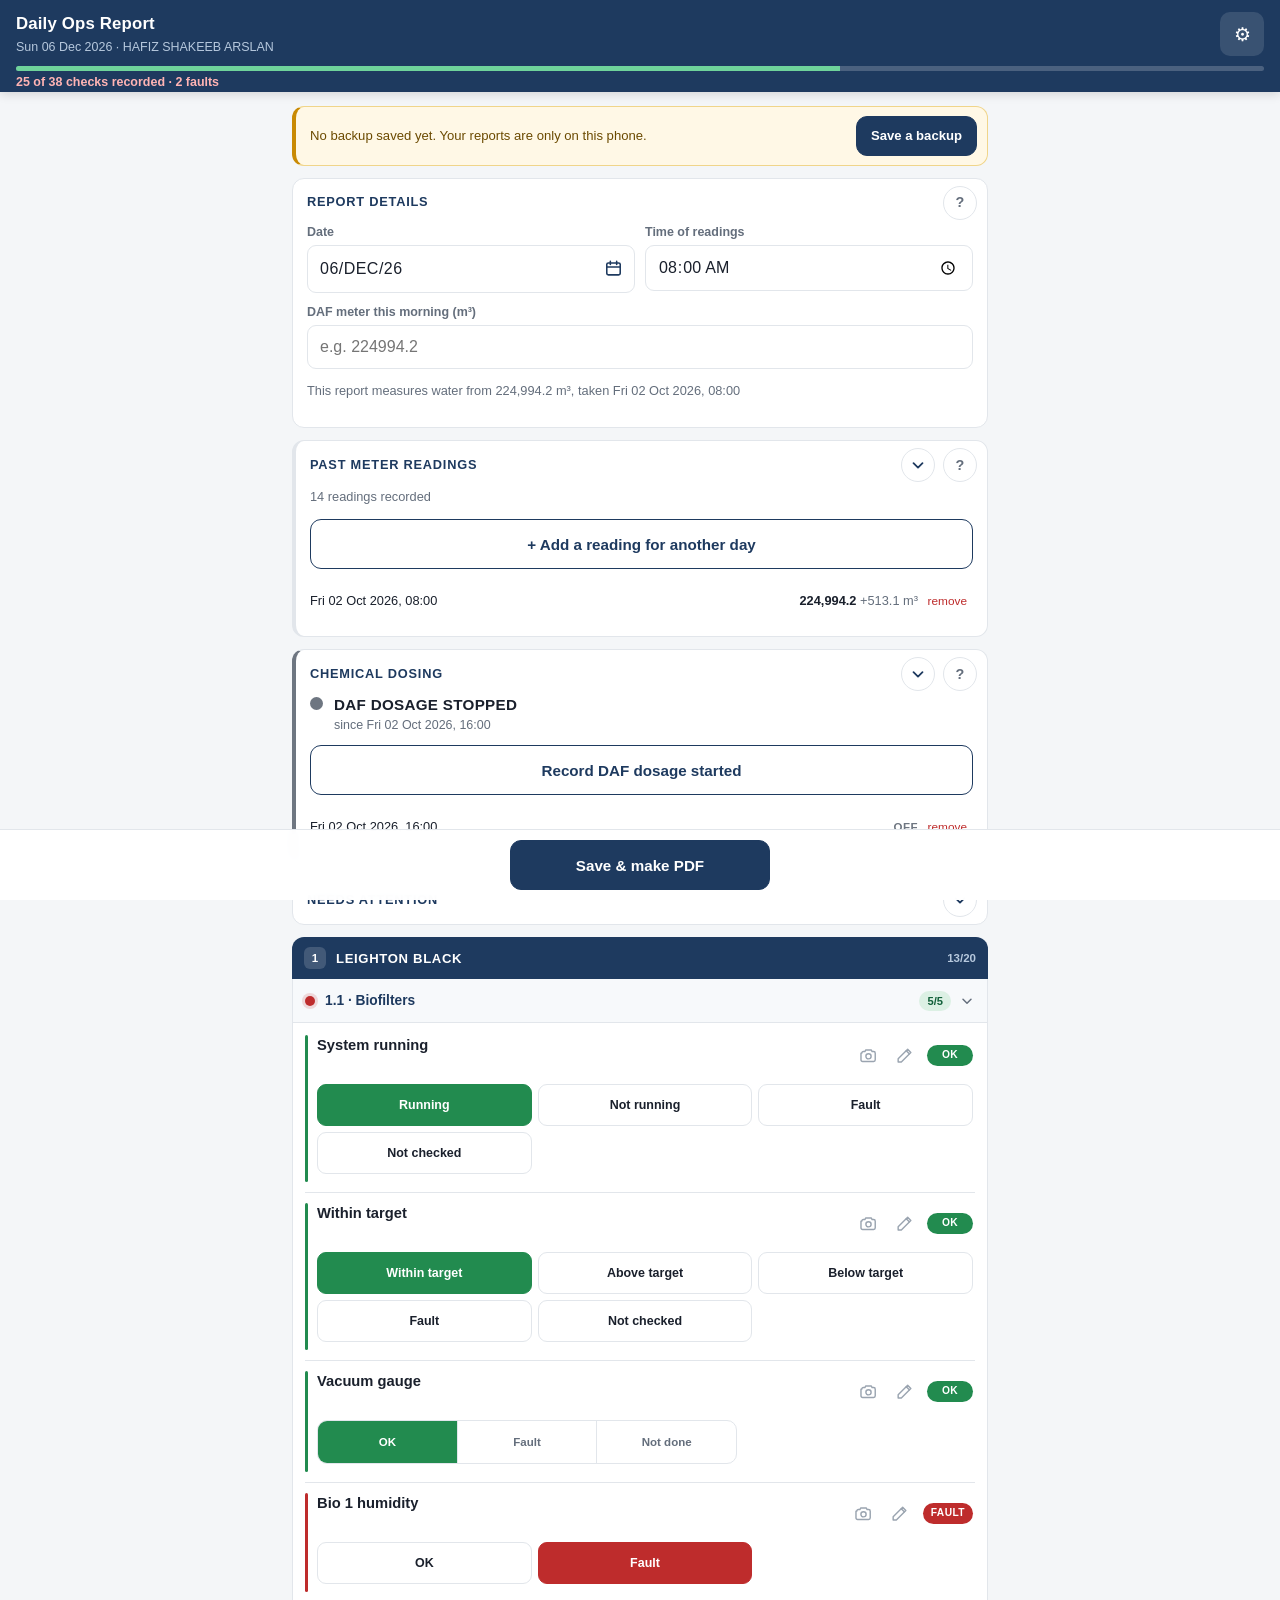
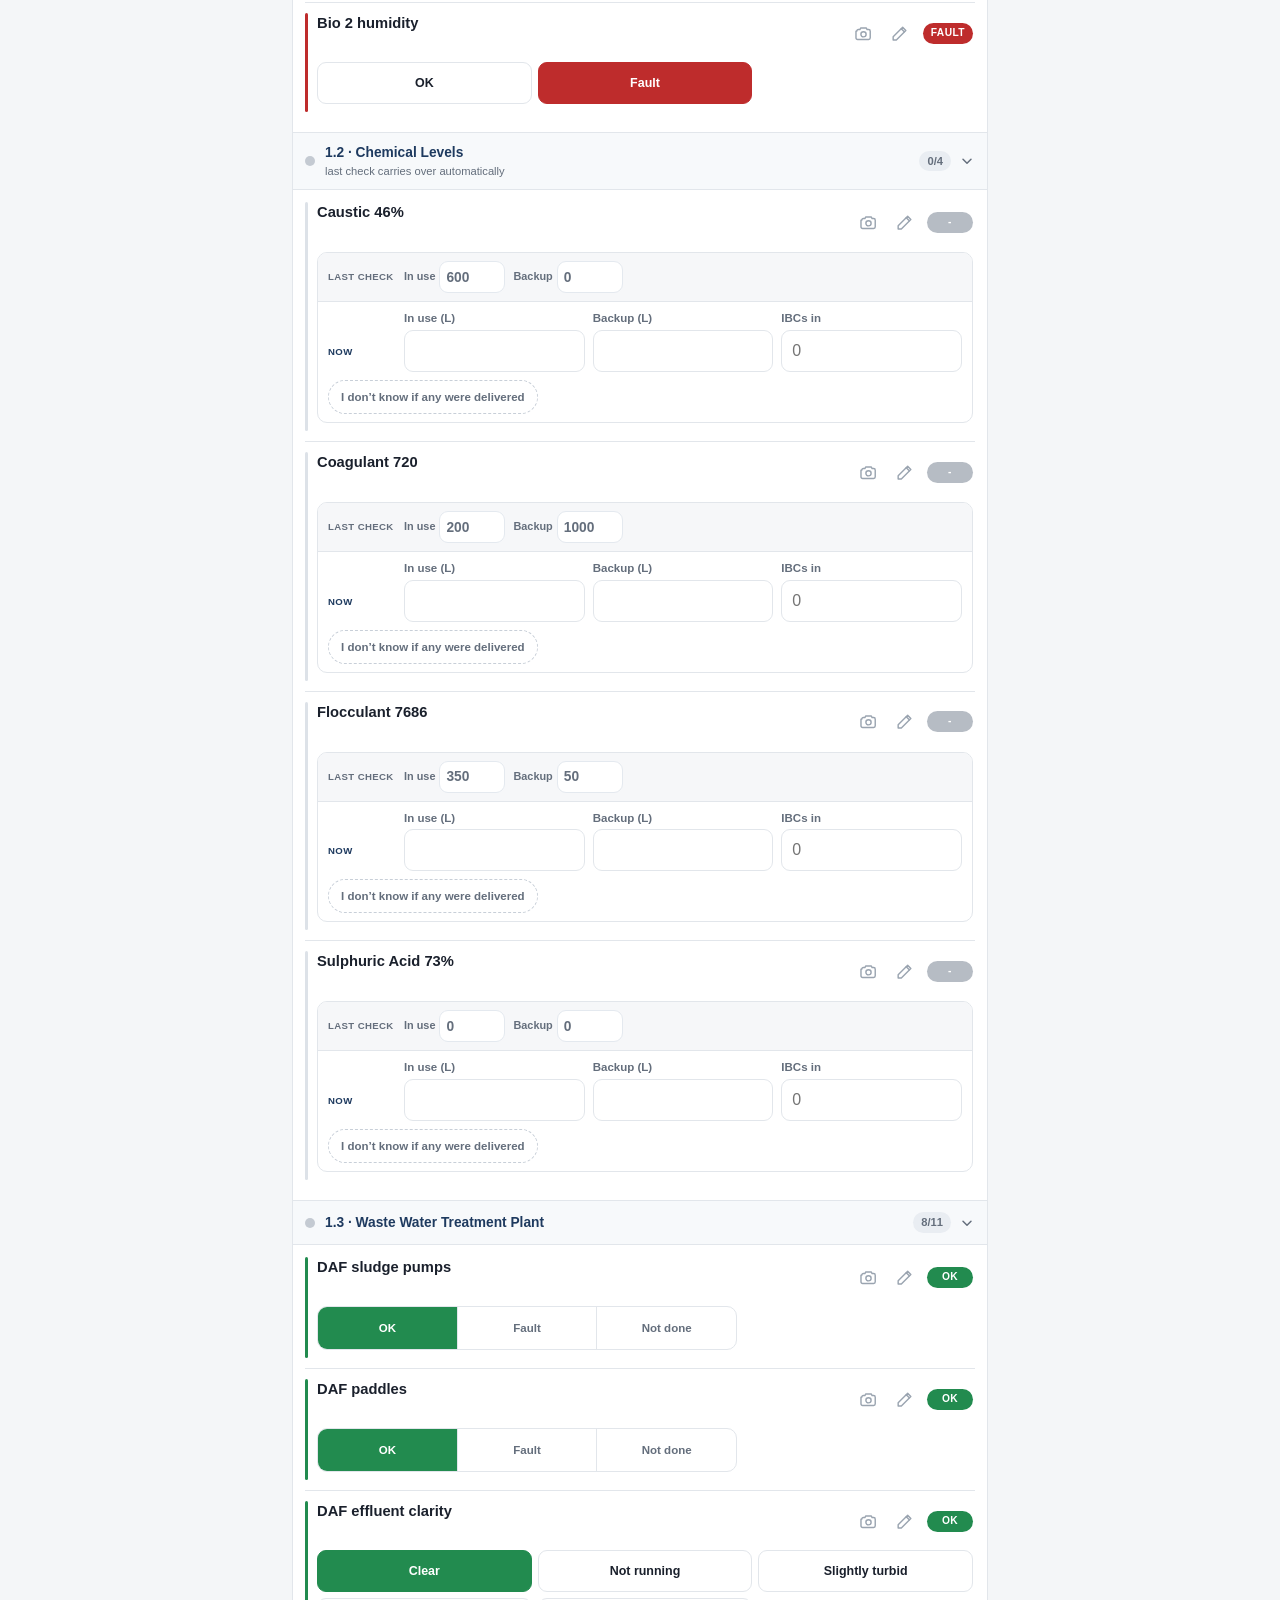
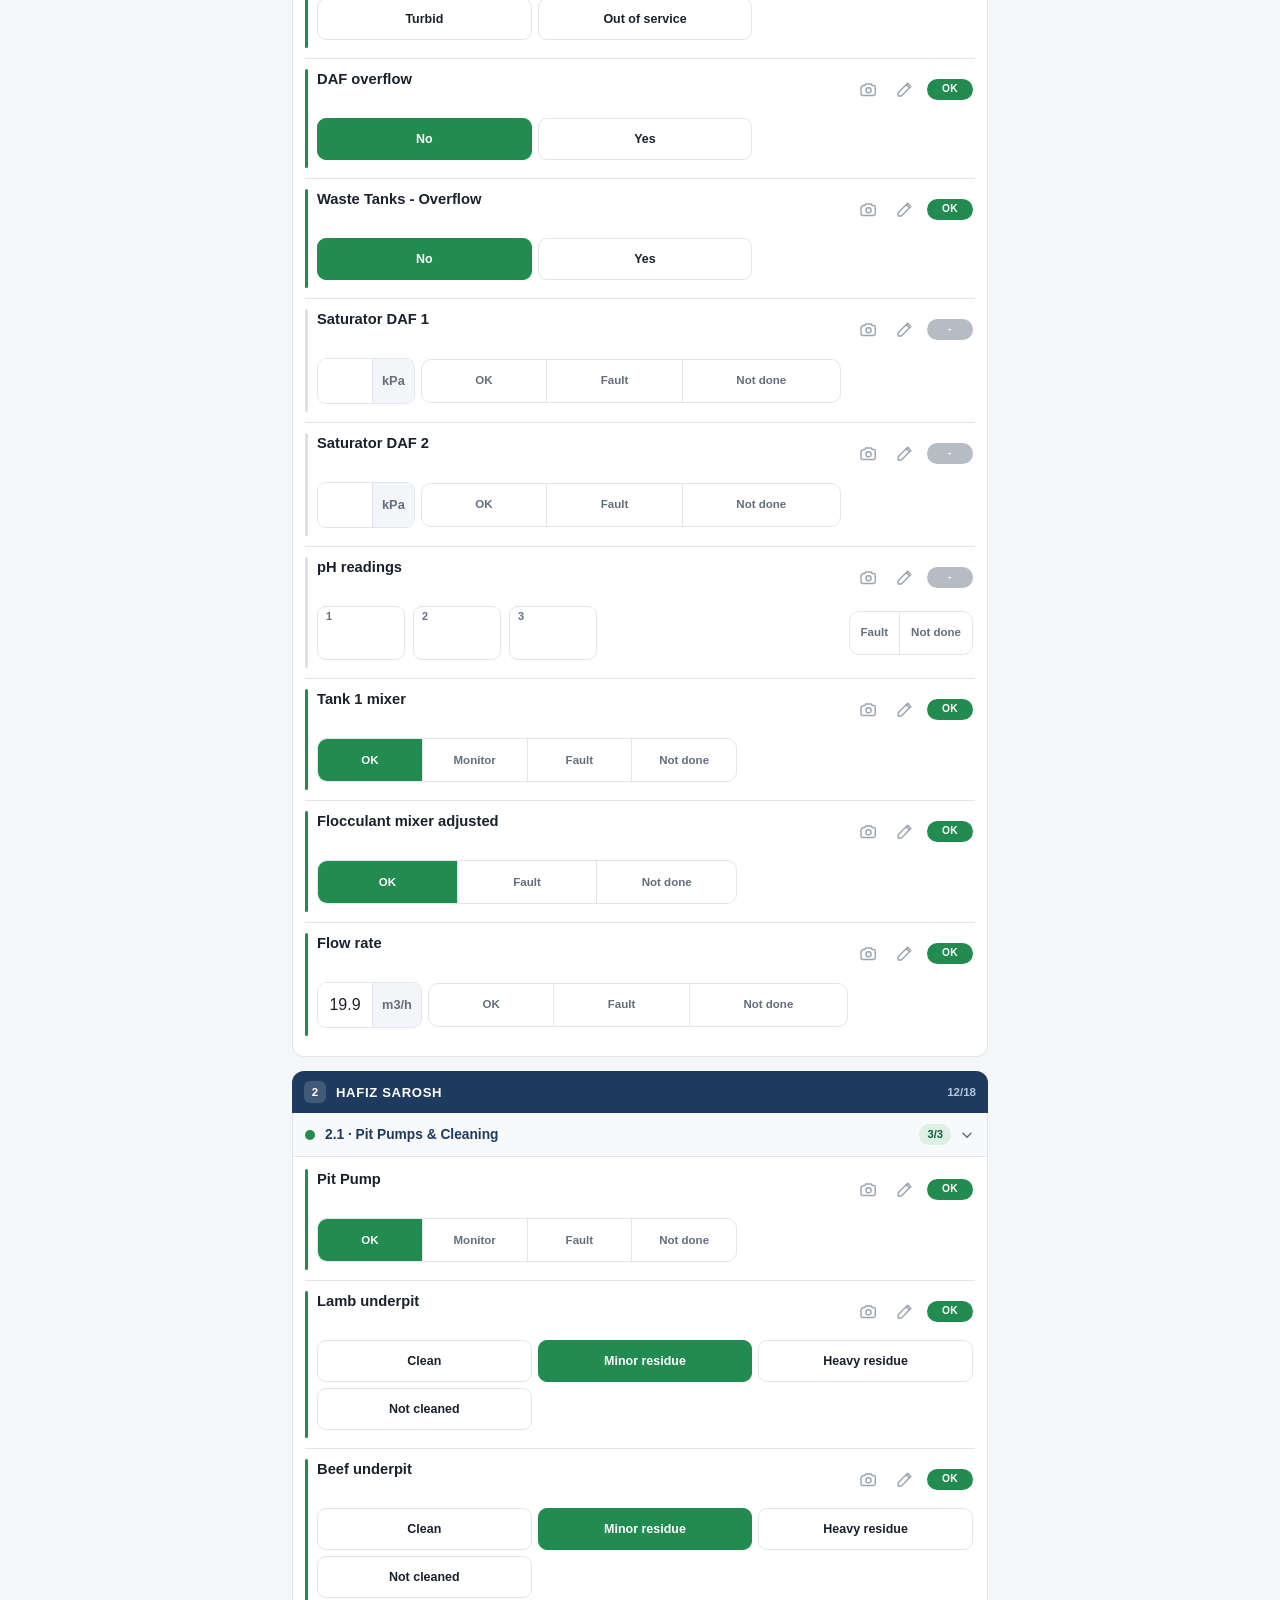
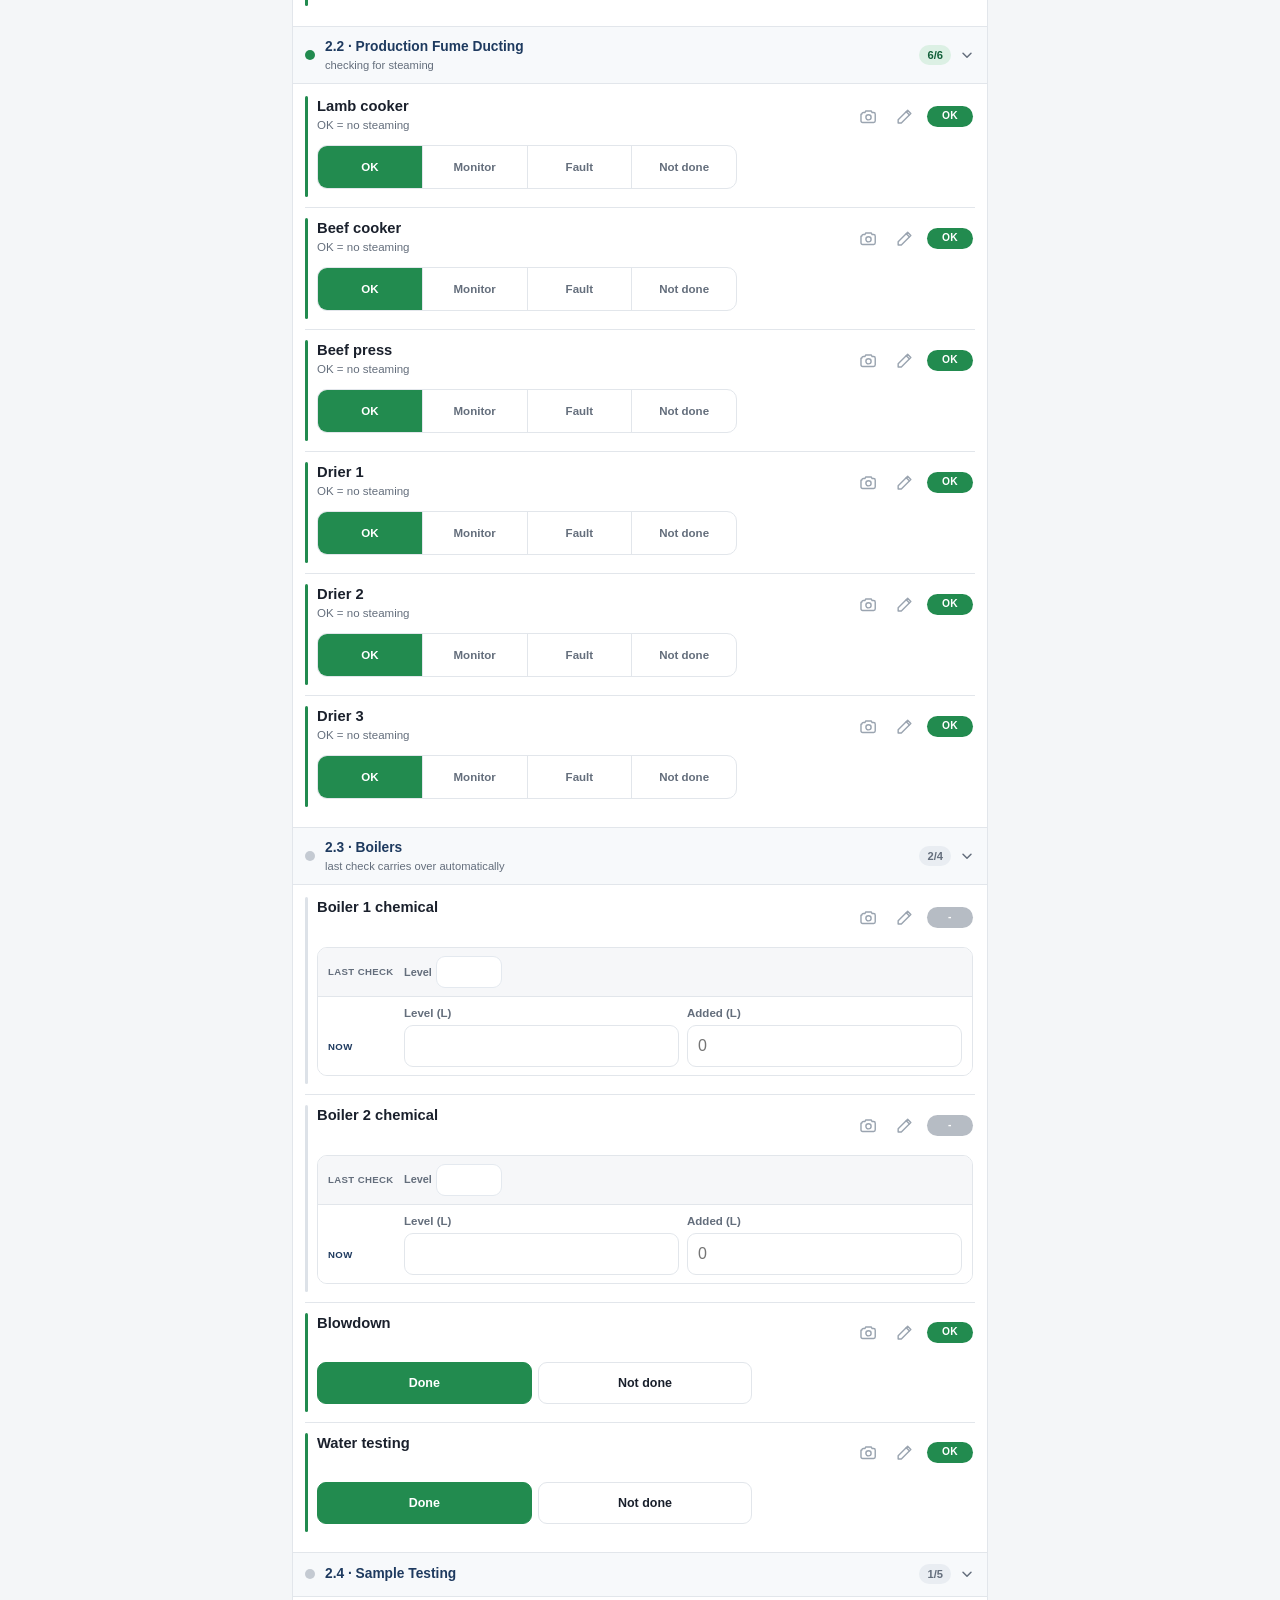
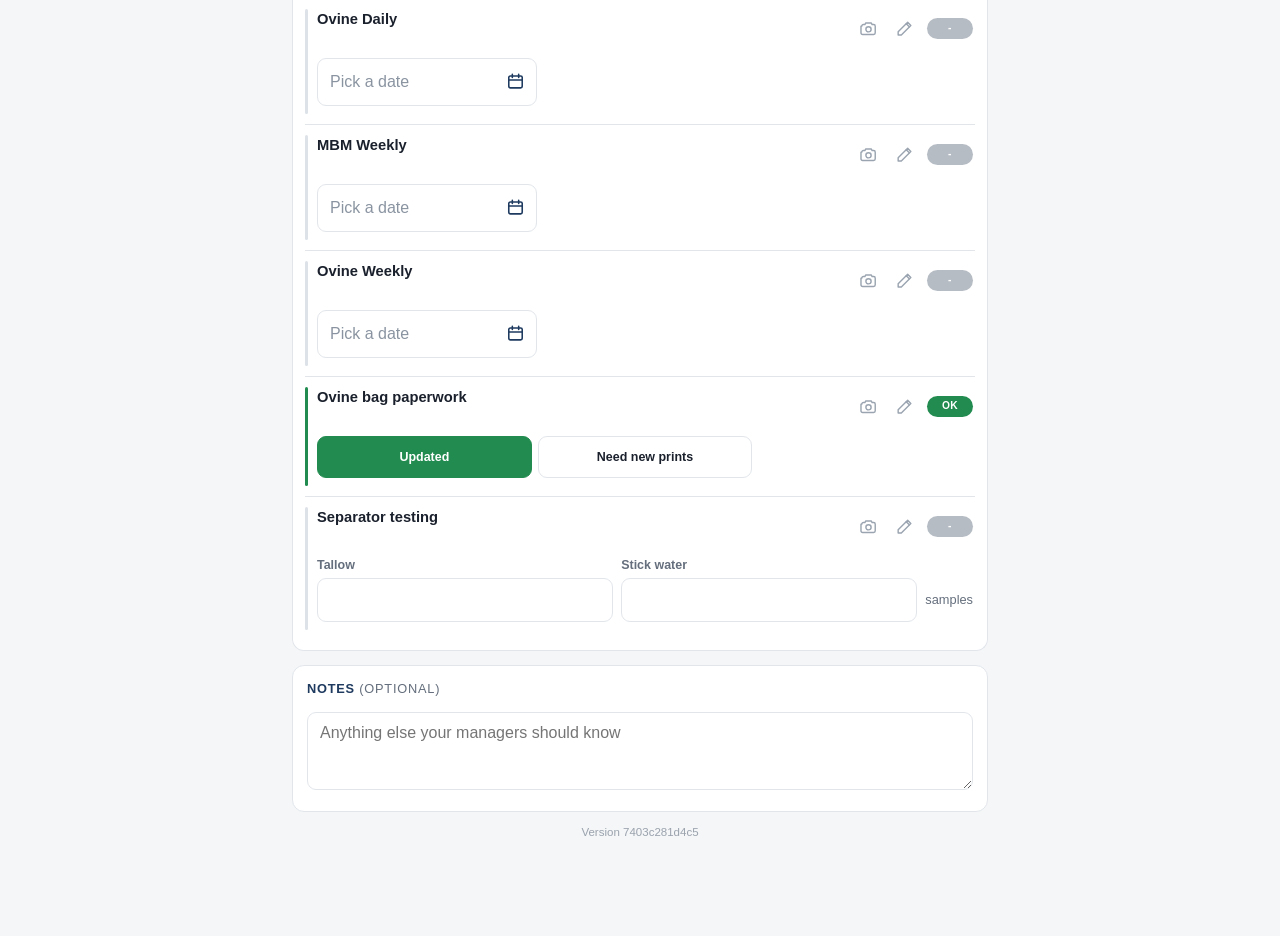
==== commit 4dfd8fc0: "Add files via upload" ====
--- a/index.html
+++ b/index.html
@@ -4,7 +4,7 @@
 <meta charset="utf-8">
 <meta name="viewport" content="width=device-width, initial-scale=1, viewport-fit=cover">
 <meta name="theme-color" content="#1e3a5f">
-<meta name="build-id" content="864649f4b6b4">
+<meta name="build-id" content="7403c281d4c5">
 <title>Daily Ops Report</title>
 <link rel="manifest" href="manifest.webmanifest">
 <link rel="icon" href="icon-192.png">
@@ -3124,11 +3124,33 @@
   return `${DAYS[d.getDay()]} ${String(d.getDate()).padStart(2, '0')} ${MONTHS[d.getMonth()]} ${d.getFullYear()}`;
 }
 
+/* The one style for a date shown as a date: 14/OCT/26.
+
+   Defined once, here, because both the report and the morning sheet use it -
+   the sheet's date boxes call this too - so the two can never drift apart.
+   Returns '' for anything that is not a real YYYY-MM-DD date. */
+function styleDate(iso) {
+  const m = /^(\d{4})-(\d{2})-(\d{2})$/.exec(String(iso || ''));
+  if (!m) return '';
+  const month = Number(m[2]) - 1;
+  if (month < 0 || month > 11) return '';
+  return `${m[3]}/${MONTHS[month].toUpperCase()}/${m[1].slice(2)}`;
+}
+
+// Same, for the printed page: dates in tables and sentences.
 function shortDate(iso) {
   if (!iso) return '-';
+  return styleDate(iso) || iso;
+}
+
+/* The report's own date, top and bottom of every page: the weekday, then the
+   date - "FRI 02/OCT/26". The weekday stays because a Monday report covering
+   the weekend reads differently from a Tuesday one. */
+function reportDate(iso) {
+  if (!iso) return '';
   const d = new Date(iso + 'T00:00:00');
   if (isNaN(d.getTime())) return iso;
-  return `${String(d.getDate()).padStart(2, '0')}/${String(d.getMonth() + 1).padStart(2, '0')}`;
+  return `${DAYS[d.getDay()].toUpperCase()} ${styleDate(iso) || iso}`;
 }
 
 /* "7:30pm" from a 'YYYY-MM-DDTHH:MM' stamp. The switch times are read as
@@ -3142,15 +3164,6 @@
   const suffix = h < 12 ? 'am' : 'pm';
   const h12 = h % 12 === 0 ? 12 : h % 12;
   return `${h12}:${m}${suffix}`;
-}
-
-/* "2 Oct". Used where a date is read as prose rather than scanned in a table,
-   because "02/10" has to be decoded and can be read the American way round. */
-function dayMonth(iso) {
-  if (!iso) return '-';
-  const d = new Date(iso + 'T00:00:00');
-  if (isNaN(d.getTime())) return iso;
-  return `${d.getDate()} ${MONTHS[d.getMonth()]}`;
 }
 
 function reportNumber(state) {
@@ -3862,7 +3875,7 @@
   doc.text('DAILY OPERATIONS REPORT', textX, 49,
     { size: 8, colour: BRAND.gold, tracking: 1.5 });
   doc.text(reportNumber(state), textX, 64, { size: 7.6, colour: [196, 222, 206] });
-  doc.text(prettyDate(state.date), R, 39,
+  doc.text(reportDate(state.date), R, 39,
     { size: 11, bold: true, colour: [255, 255, 255], align: 'right' });
   doc.text(state.reporter || DEFAULT_REPORTER, R, 54,
     { size: 7.8, colour: [196, 222, 206], align: 'right' });
@@ -4025,7 +4038,7 @@
        A report can span two days, so a bare "7:30pm" does not say which one -
        and when both meter readings fall on the same date, two rows both
        labelled "4 Oct" are impossible to tell apart. */
-    const stamp = (s) => `${dayMonth(String(s).split('T')[0])} ${clockTime(s)}`;
+    const stamp = (s) => `${shortDate(String(s).split('T')[0])} ${clockTime(s)}`;
 
     const lines = [];
     lines.push([`Meter at ${stamp(evaluated.spanFrom)}`,
@@ -4345,7 +4358,7 @@
     });
   }
 
-  const footer = `${state.site || DEFAULT_SITE} \u00B7 ${reportNumber(state)} \u00B7 ${prettyDate(state.date)}`;
+  const footer = `${state.site || DEFAULT_SITE} \u00B7 ${reportNumber(state)} \u00B7 ${reportDate(state.date)}`;
   return doc.build(footer);
 }
 
@@ -4797,14 +4810,10 @@
    and the real date input laid invisibly over it. Tapping still opens the
    phone's calendar, and the value underneath is still the plain YYYY-MM-DD
    everything else reads - only what is drawn on top is different. */
-const DATE_MONTHS = ['JAN', 'FEB', 'MAR', 'APR', 'MAY', 'JUN', 'JUL', 'AUG', 'SEP', 'OCT', 'NOV', 'DEC'];
-
+// The style itself - 14/OCT/26 - is styleDate() in report.js, shared with the
+// printed report so the two cannot disagree. '' means "not a date".
 function fmtDateBox(iso) {
-  const m = /^(\d{4})-(\d{2})-(\d{2})$/.exec(String(iso || ''));
-  if (!m) return '';
-  const month = Number(m[2]) - 1;
-  if (month < 0 || month > 11) return '';
-  return `${m[3]}/${DATE_MONTHS[month]}/${m[1].slice(2)}`;
+  return styleDate(iso);
 }
 
 // The markup for one date box. `attrs` is whatever identifies the input.
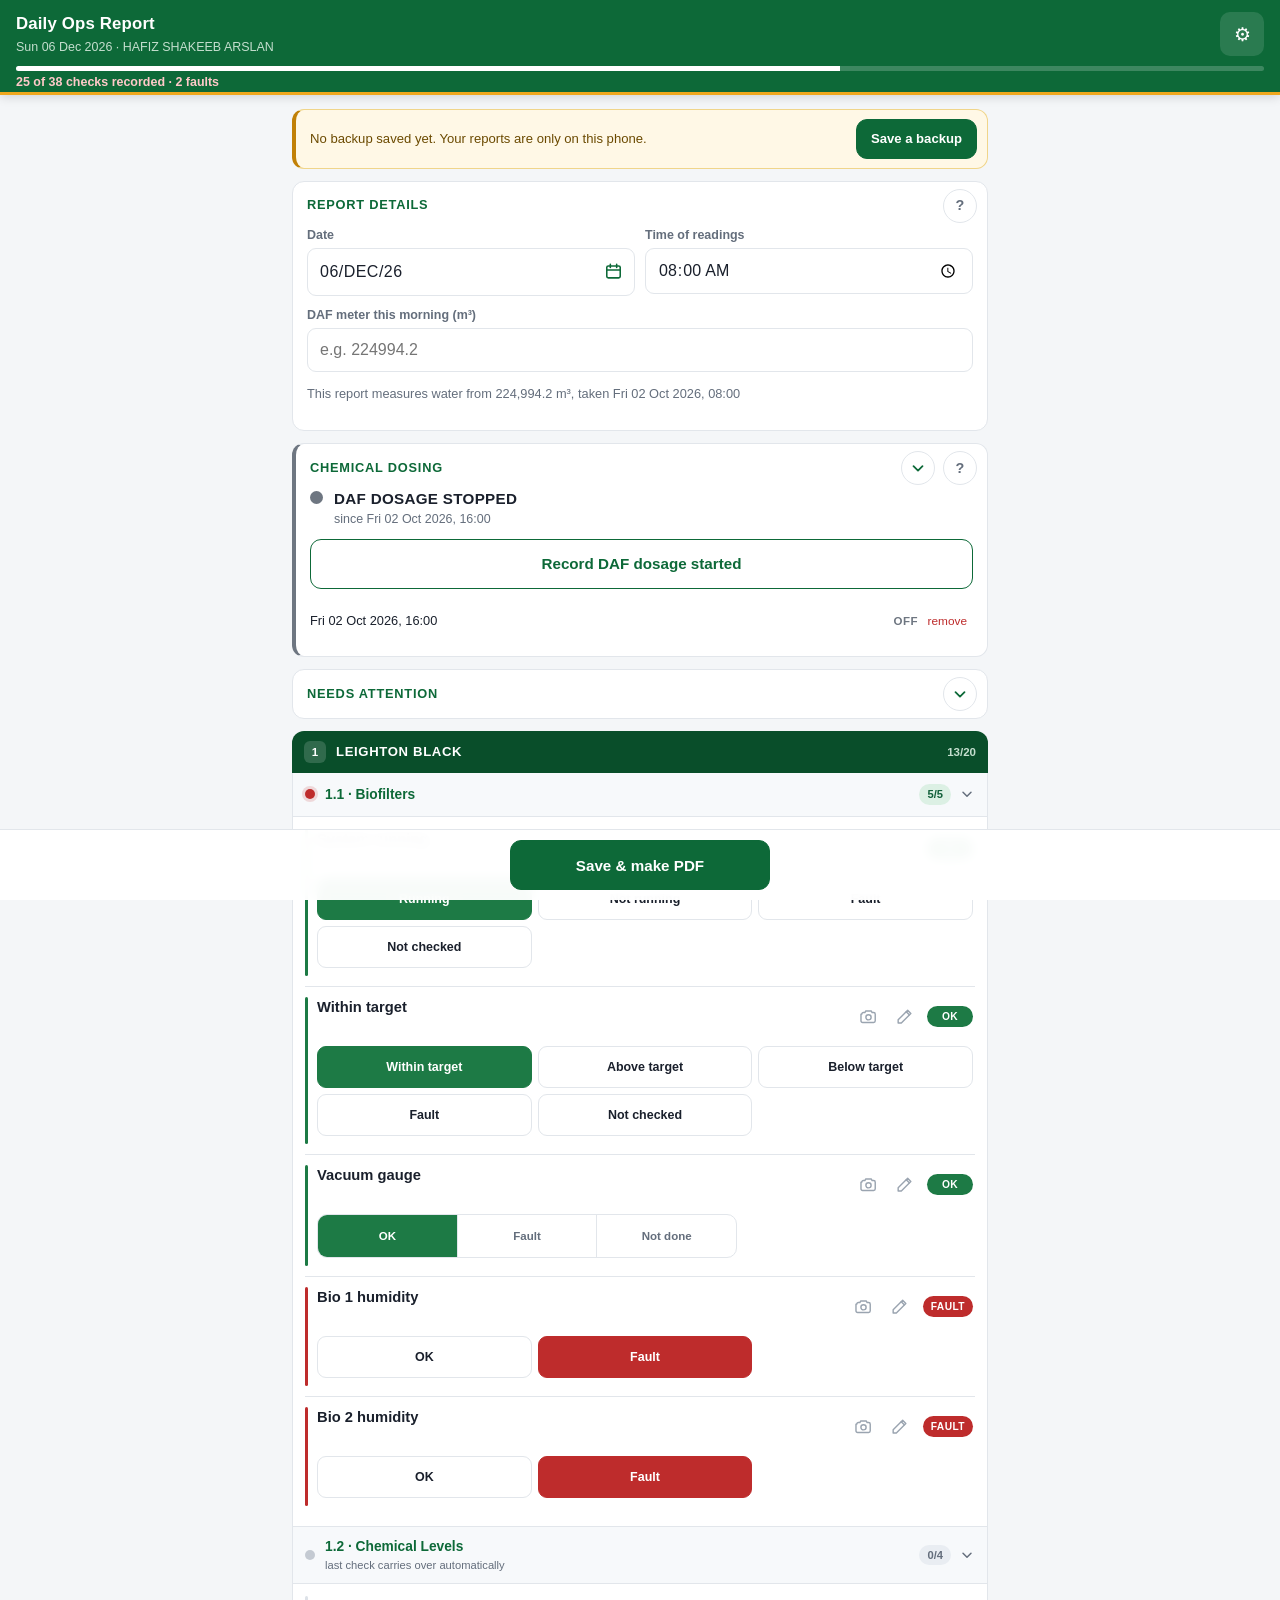
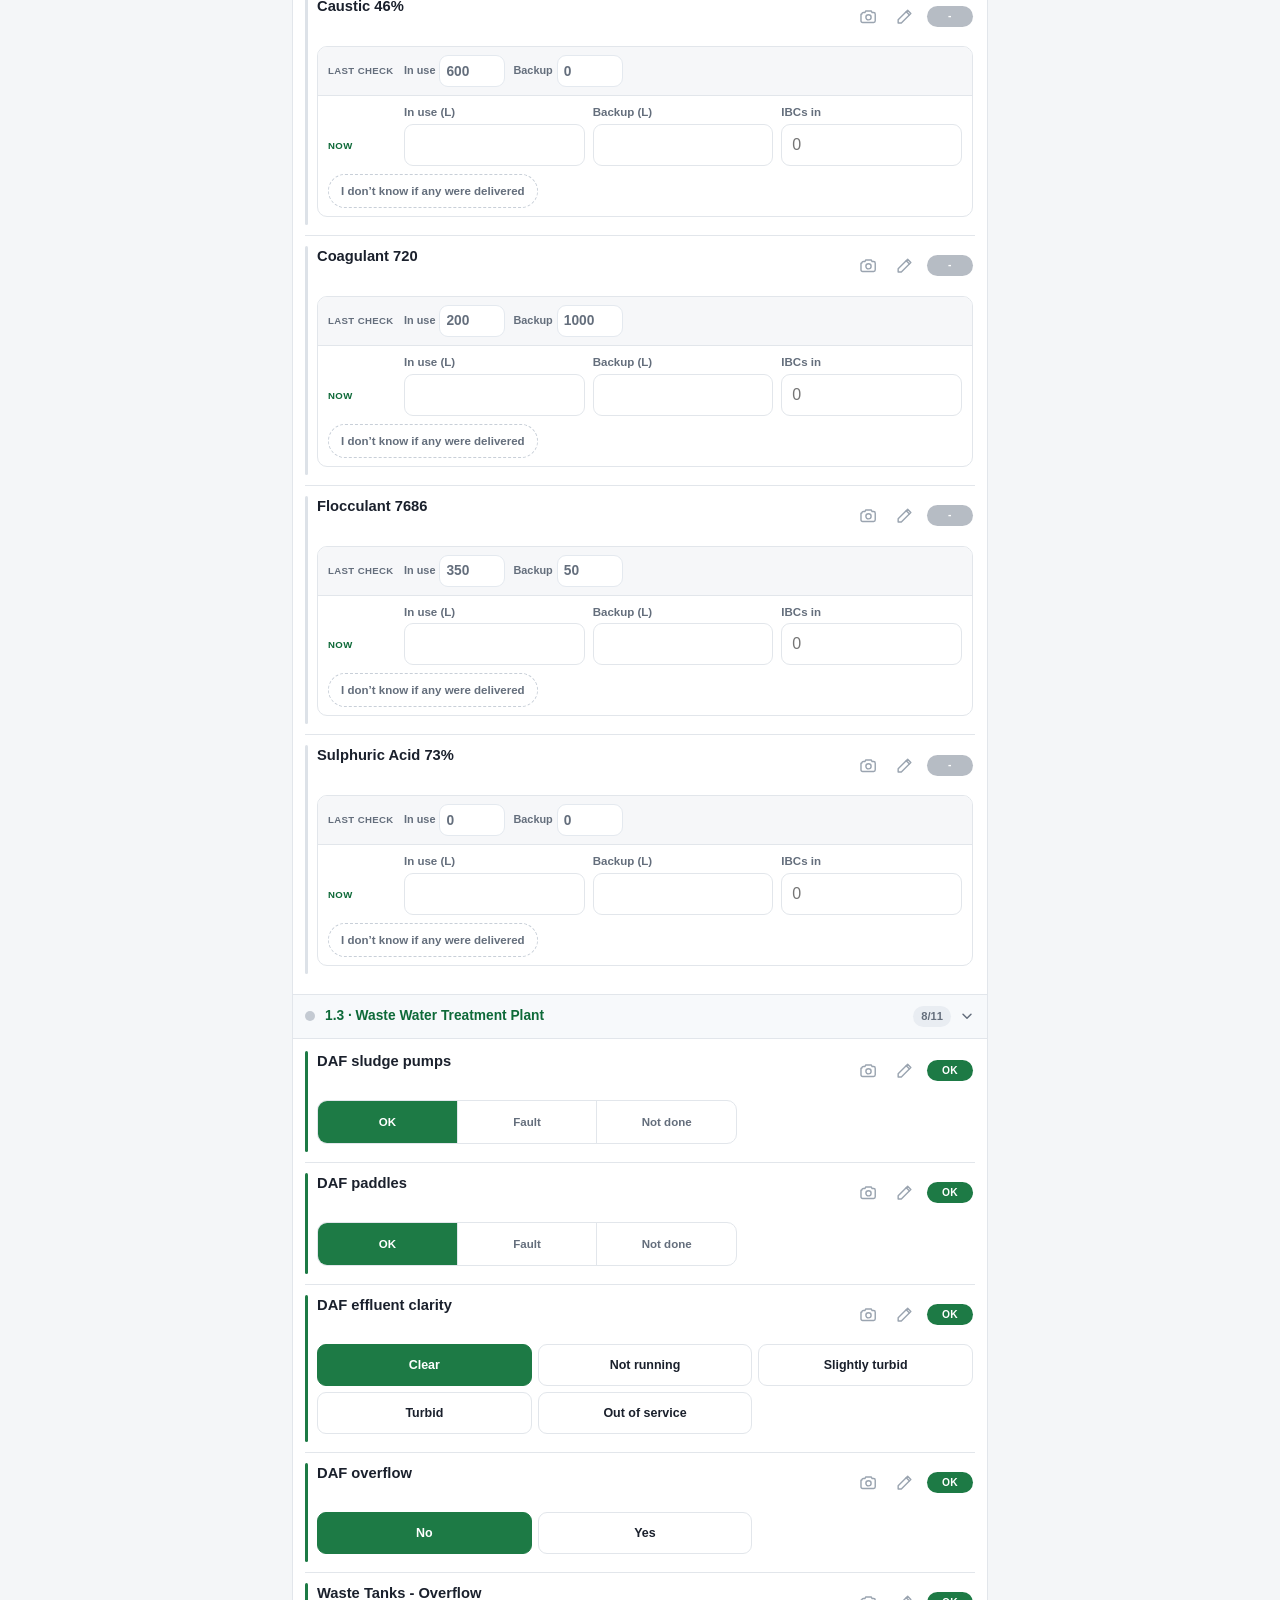
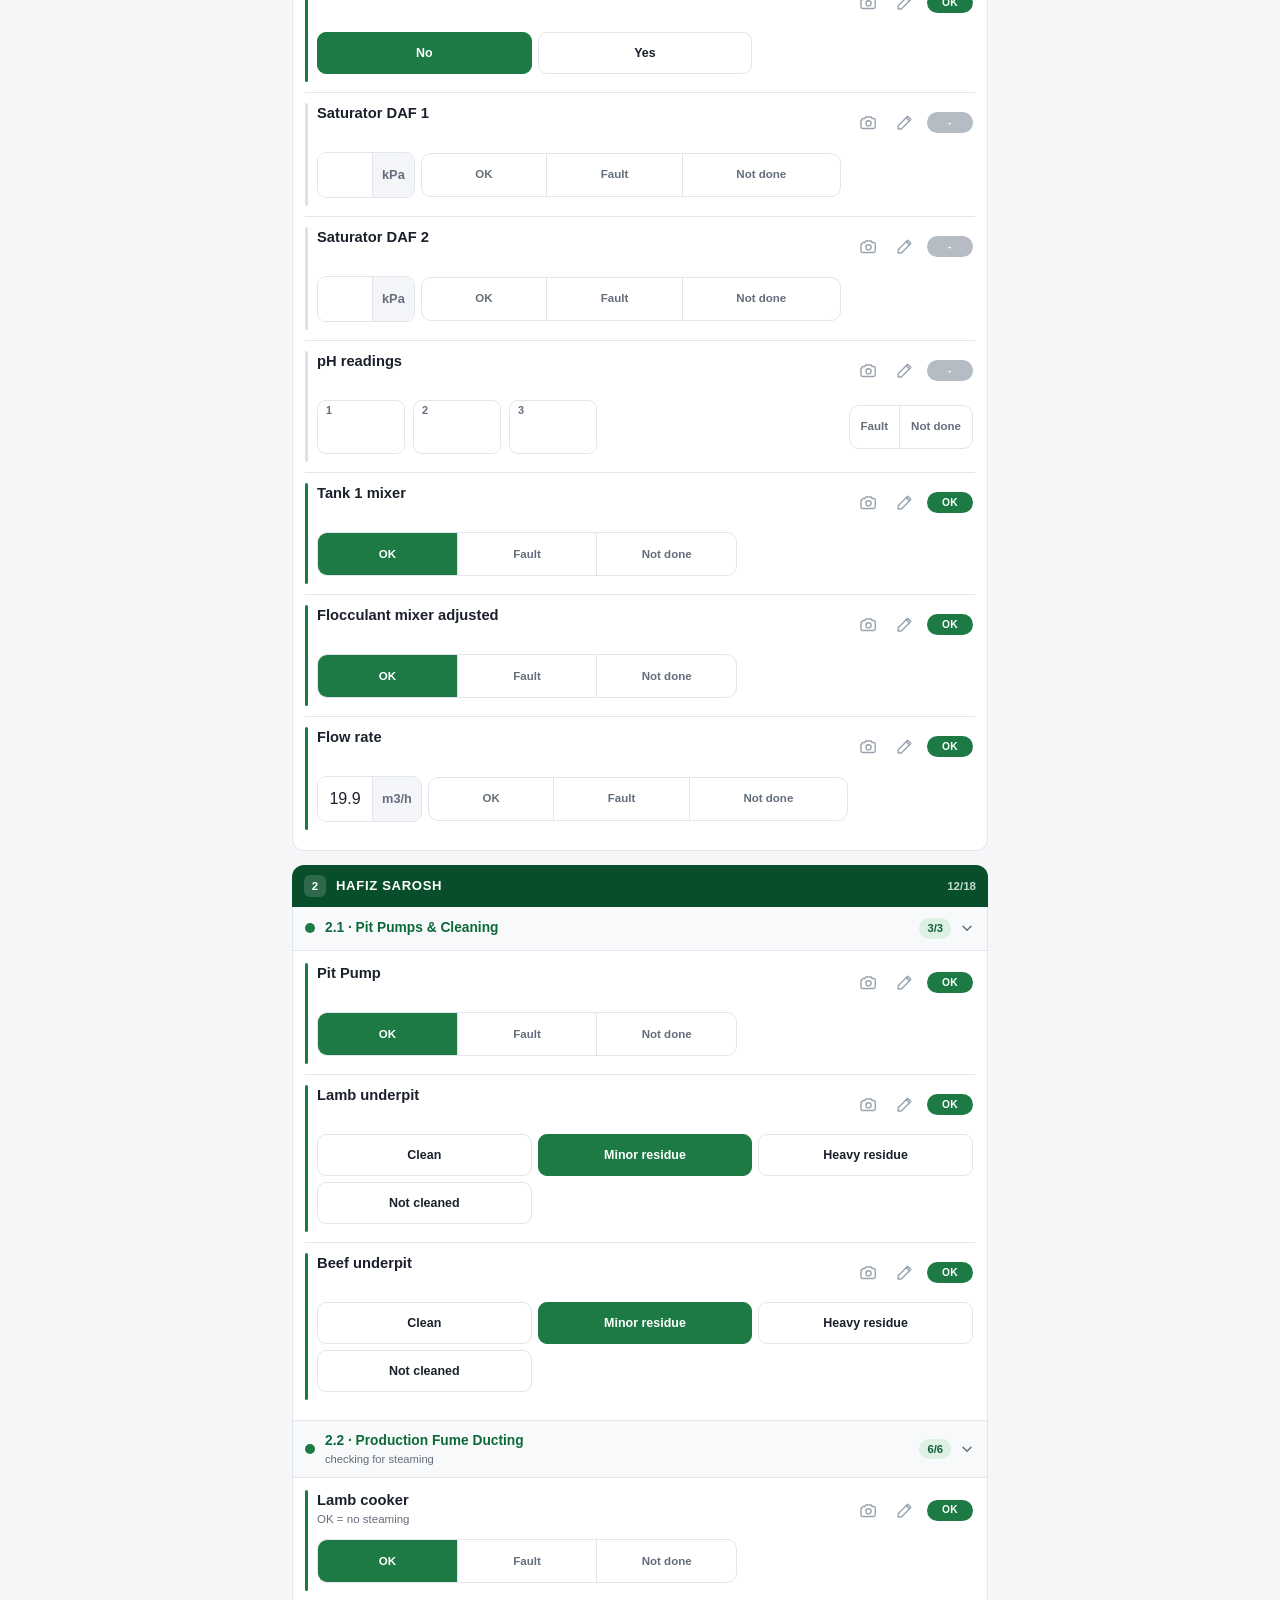
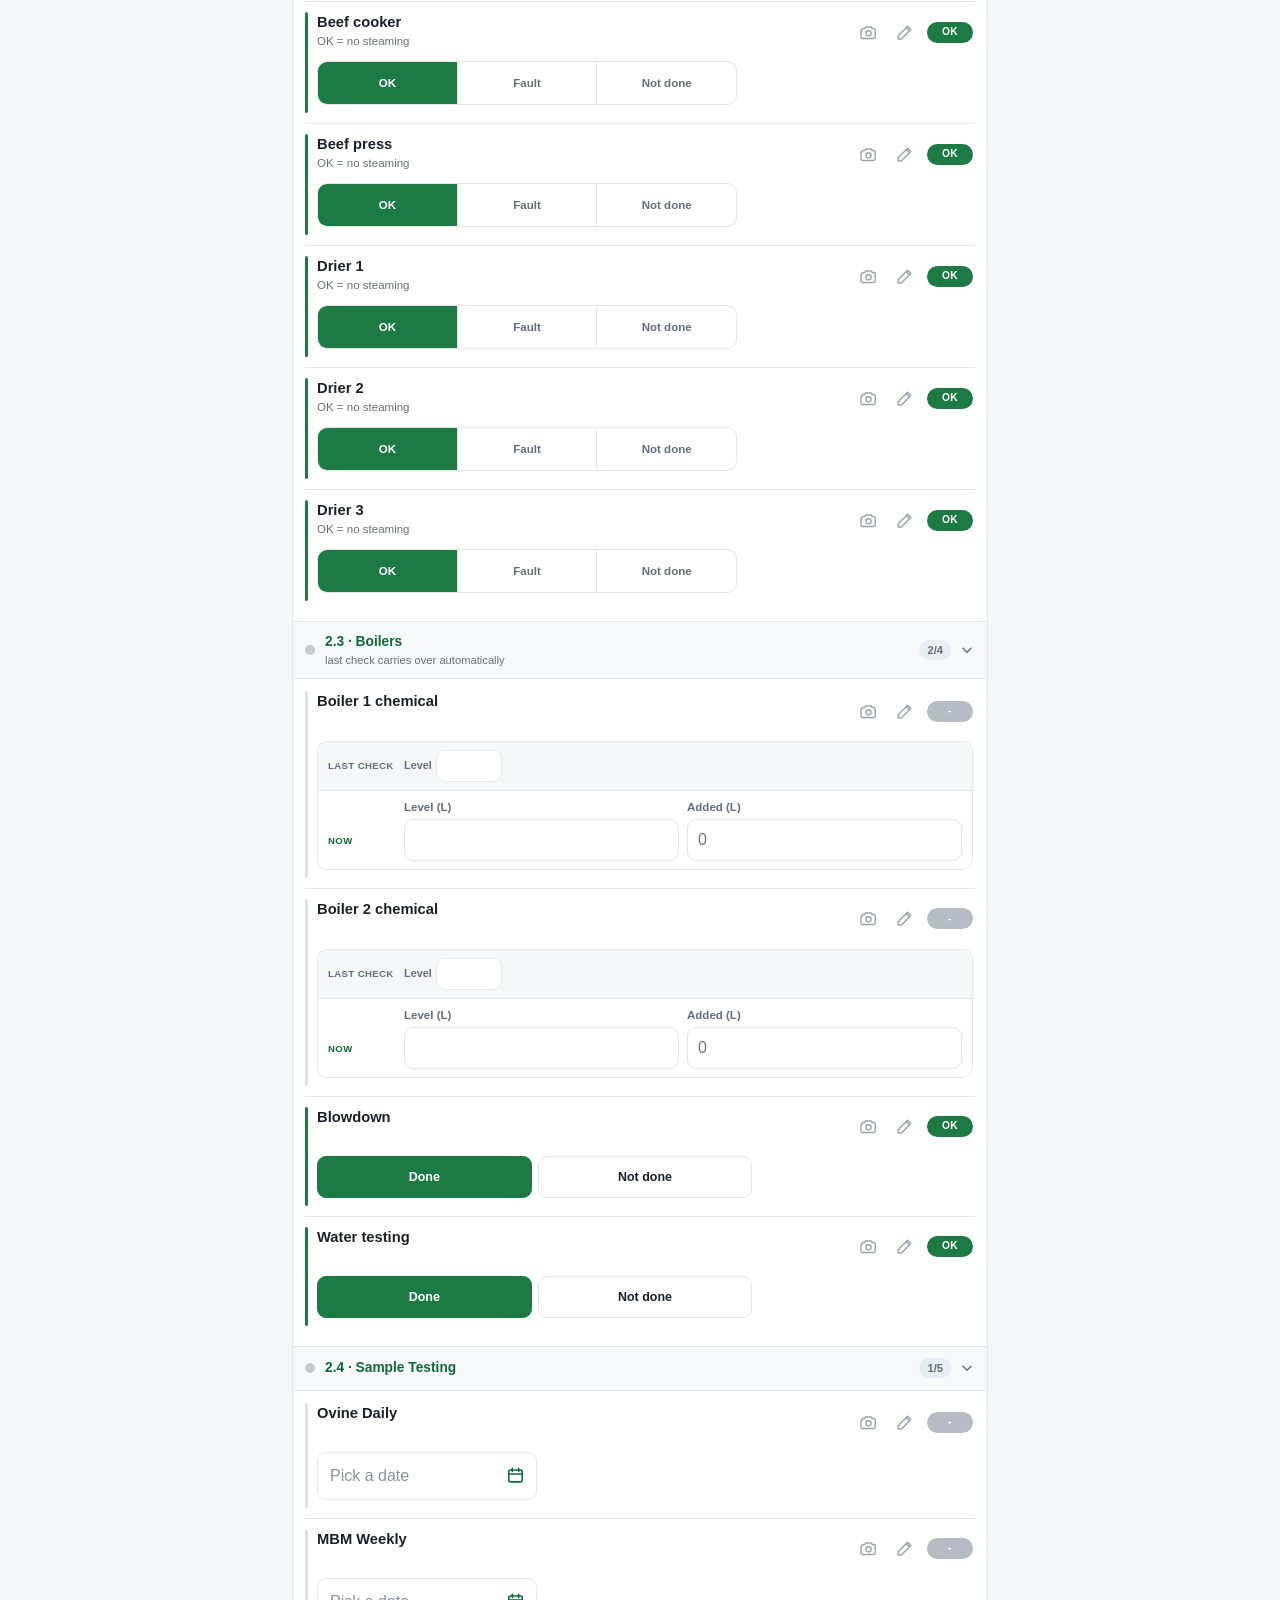
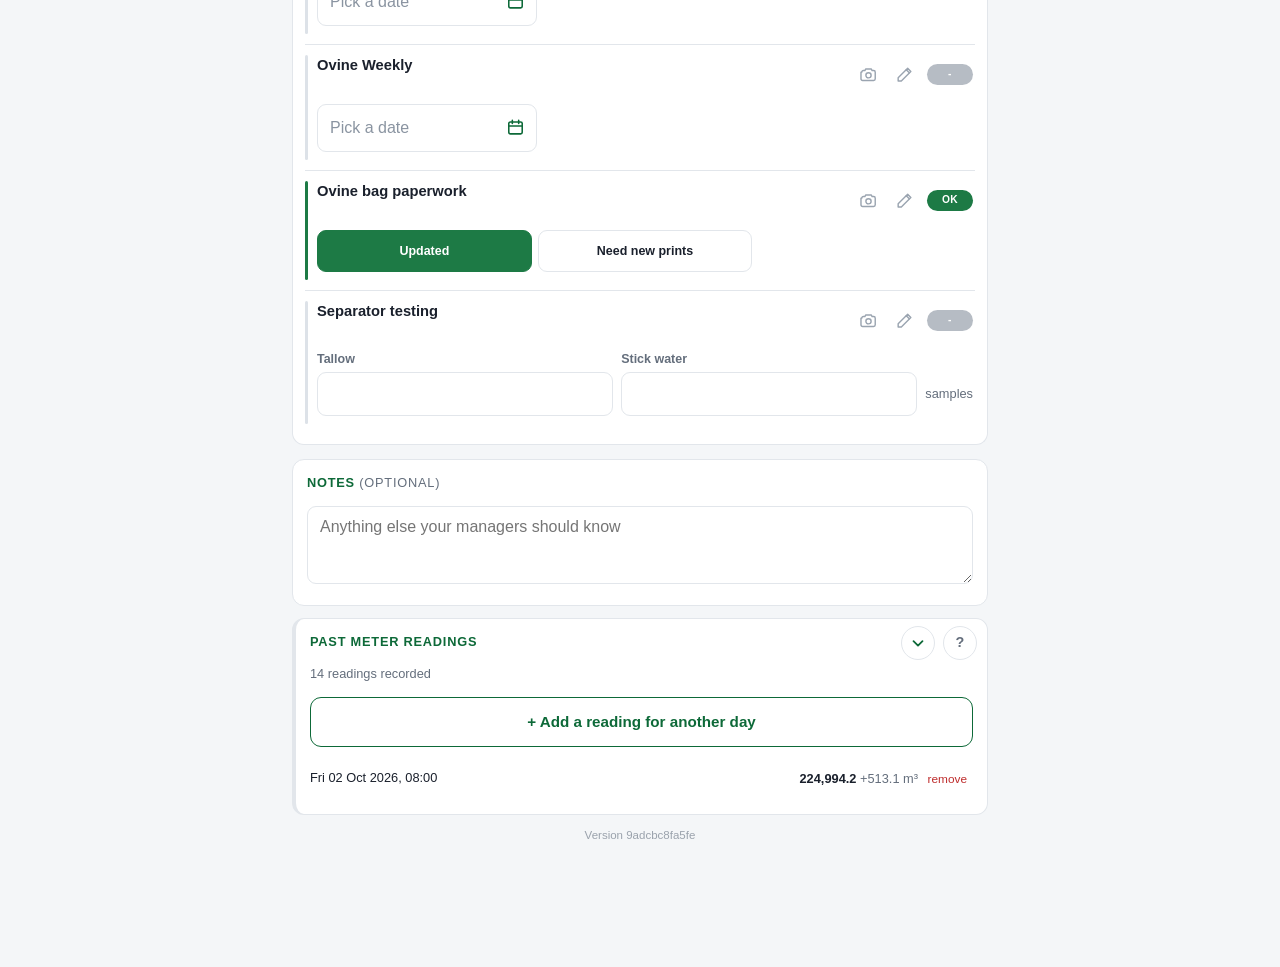
==== commit ef201ddd: "Add files via upload" ====
--- a/index.html
+++ b/index.html
@@ -3,23 +3,35 @@
 <head>
 <meta charset="utf-8">
 <meta name="viewport" content="width=device-width, initial-scale=1, viewport-fit=cover">
-<meta name="theme-color" content="#1e3a5f">
-<meta name="build-id" content="7403c281d4c5">
+<meta name="theme-color" content="#0d6938">
+<meta name="build-id" content="9adcbc8fa5fe">
 <title>Daily Ops Report</title>
 <link rel="manifest" href="manifest.webmanifest">
 <link rel="icon" href="icon-192.png">
 <link rel="apple-touch-icon" href="icon-192.png">
 <style>
 :root {
-  --navy: #1e3a5f;
-  --navy-dark: #162d4a;
+  /* The brand: the forest green and gold of the printed report, which were
+     taken from the ATP logo. The app was navy before, so the two looked like
+     products of different companies. */
+  --brand: #0d6938;
+  --brand-dark: #094e2a;
+  --gold: #f0a81e;
   --ink: #1a202c;
   --slate: #646e7c;
   --line: #e2e6eb;
   --bg: #f4f6f8;
   --card: #ffffff;
-  --ok: #228b4f;
-  --watch: #c98a04;
+  /* A shade lighter than the brand, so a tapped OK still reads as an answer
+     rather than part of the frame. White on it: 5.4 to 1. */
+  --ok: #1d7a45;
+  /* Monitor. White writing on the old amber (#c98a04) measured 2.9 to 1 and
+     washed out in sunlight. Now: the rail, dots and edges in the printed
+     report's amber (3.3 to 1 against the white page), and anything with words
+     on it a brighter amber with near-black writing (9.2 to 1). */
+  --watch: #c18006;
+  --watch-fill: #f2b844;
+  --on-watch: #2b1d00;
   --fault: #be2c2c;
   --todo: #6e7681;
   --radius: 12px;
@@ -47,14 +59,16 @@
   position: sticky;
   top: 0;
   z-index: 40;
-  background: var(--navy);
+  background: var(--brand);
   color: #fff;
   padding: calc(env(safe-area-inset-top, 0px) + 12px) 16px 0;
+  /* The gold rule under the green band, as across the top of the PDF. */
+  border-bottom: 3px solid var(--gold);
   box-shadow: 0 2px 10px rgba(0,0,0,.14);
 }
 .topbar-row { display: flex; align-items: flex-start; justify-content: space-between; gap: 12px; }
 .topbar h1 { margin: 0; font-size: 1.05rem; font-weight: 700; letter-spacing: .01em; }
-.topbar p { margin: 2px 0 0; font-size: .78rem; color: #b6c8dd; }
+.topbar p { margin: 2px 0 0; font-size: .78rem; color: #c4dece; }
 
 .icon-btn {
   background: rgba(255,255,255,.12);
@@ -70,16 +84,16 @@
 .icon-btn:active { background: rgba(255,255,255,.24); }
 
 .progress { height: 5px; background: rgba(255,255,255,.2); border-radius: 3px; margin-top: 10px; overflow: hidden; }
-.progress-fill { height: 100%; width: 0; background: #6fd39b; transition: width .25s ease; }
-.progress-label { margin: 5px 0 8px; font-size: .72rem; color: #b6c8dd; font-variant-numeric: tabular-nums; }
+.progress-fill { height: 100%; width: 0; background: #fff; transition: width .25s ease; }
+.progress-label { margin: 5px 0 8px; font-size: .72rem; color: #c4dece; font-variant-numeric: tabular-nums; }
 /* Tinted when something needs attention, so the count is not just more grey
    text in a grey line. */
-.progress-label.has-fault { color: #ffb4b4; font-weight: 600; }
+.progress-label.has-fault { color: #ffc9c9; font-weight: 600; }
 .progress-label.has-watch { color: #ffd98a; font-weight: 600; }
 
 /* ---------------- layout ---------------- */
 main { padding: 14px 12px 0; max-width: 720px; margin: 0 auto; }
-.spacer { height: 96px; }
+.spacer { height: 124px; }
 
 .card {
   background: var(--card);
@@ -96,7 +110,7 @@
   font-size: .8rem;
   text-transform: uppercase;
   letter-spacing: .06em;
-  color: var(--navy);
+  color: var(--brand);
   font-weight: 700;
 }
 
@@ -143,24 +157,24 @@
    fold arrows are hidden until there is something behind them. */
 .help-btn[hidden] { display: none; }
 .help-btn[data-help][aria-expanded="true"] {
-  background: var(--navy);
-  border-color: var(--navy);
+  background: var(--brand);
+  border-color: var(--brand);
   color: #fff;
 }
 /* The arrow says open or shut by which way it points: down to open, up to
    close again. */
-.fold-btn .chev { width: 18px; height: 18px; stroke: var(--navy); stroke-width: 2.4; }
-.fold-btn[aria-expanded="true"] { border-color: #b0c6dd; background: #eef4fb; }
+.fold-btn .chev { width: 18px; height: 18px; stroke: var(--brand); stroke-width: 2.4; }
+.fold-btn[aria-expanded="true"] { border-color: #bad5c3; background: #f0f8f3; }
 .fold-btn[aria-expanded="true"] .chev { transform: rotate(180deg); }
 .help-text {
-  background: #eef4fb;
-  border: 1px solid #b0c6dd;
+  background: #f0f8f3;
+  border: 1px solid #bad5c3;
   border-radius: 10px;
   padding: 10px 12px;
   margin-bottom: 11px;
   font-size: .8rem;
   line-height: 1.45;
-  color: #17365d;
+  color: #0c4a2a;
 }
 .muted { color: var(--slate); font-weight: 400; }
 .small { font-size: .8rem; }
@@ -181,7 +195,7 @@
   min-height: var(--tap);
 }
 textarea { min-height: 72px; resize: vertical; }
-input:focus, select:focus, textarea:focus { outline: 2px solid #9db8d8; outline-offset: 1px; border-color: var(--navy); }
+input:focus, select:focus, textarea:focus { outline: 2px solid #8cc7a1; outline-offset: 1px; border-color: var(--brand); }
 .field-grid { display: grid; grid-template-columns: 1fr 1fr; gap: 10px; }
 
 /* ---------------- section / group ---------------- */
@@ -198,7 +212,7 @@
   display: flex;
   align-items: center;
   gap: 10px;
-  background: var(--navy);
+  background: var(--brand-dark);
   color: #fff;
   border-radius: var(--radius) var(--radius) 0 0;
   padding: 10px 12px;
@@ -226,7 +240,7 @@
   flex: 0 0 auto;
   font-size: .72rem;
   font-weight: 700;
-  color: #b6c8dd;
+  color: #c4dece;
   font-variant-numeric: tabular-nums;
 }
 .section-body {
@@ -252,7 +266,7 @@
   border-bottom: 1px solid var(--line);
   padding: 10px 12px;
   font: inherit;
-  color: var(--navy);
+  color: var(--brand);
   text-align: left;
   cursor: pointer;
   min-height: var(--tap);
@@ -357,7 +371,7 @@
 .sbtn:first-child { border-left: 0; }
 .sbtn[aria-pressed="true"] { color: #fff; }
 .sbtn[aria-pressed="true"].ok    { background: var(--ok); }
-.sbtn[aria-pressed="true"].watch { background: var(--watch); }
+.sbtn[aria-pressed="true"].watch { background: var(--watch-fill); color: var(--on-watch); }
 .sbtn[aria-pressed="true"].fault { background: var(--fault); }
 .sbtn[aria-pressed="true"].todo  { background: var(--todo); }
 
@@ -404,7 +418,7 @@
   padding: 0 40px 0 12px;
   border: 1px solid var(--line);
   border-radius: 9px;
-  background: #fff url("data:image/svg+xml,%3Csvg xmlns='http://www.w3.org/2000/svg' viewBox='0 0 24 24' fill='none' stroke='%231e3a5f' stroke-width='2' stroke-linecap='round' stroke-linejoin='round'%3E%3Crect x='3.5' y='5' width='17' height='15' rx='2'/%3E%3Cpath d='M3.5 10h17M8 3v4M16 3v4'/%3E%3C/svg%3E") no-repeat right 11px center / 19px;
+  background: #fff url("data:image/svg+xml,%3Csvg xmlns='http://www.w3.org/2000/svg' viewBox='0 0 24 24' fill='none' stroke='%230d6938' stroke-width='2' stroke-linecap='round' stroke-linejoin='round'%3E%3Crect x='3.5' y='5' width='17' height='15' rx='2'/%3E%3Cpath d='M3.5 10h17M8 3v4M16 3v4'/%3E%3C/svg%3E") no-repeat right 11px center / 19px;
   font-size: 1rem;
   font-weight: 400;
   line-height: 1.5;
@@ -428,8 +442,8 @@
   cursor: pointer;
 }
 .datebox:focus-within .datebox-text {
-  border-color: var(--navy);
-  outline: 2px solid #9db8d8;
+  border-color: var(--brand);
+  outline: 2px solid #8cc7a1;
   outline-offset: 1px;
 }
 
@@ -519,7 +533,7 @@
 .item[data-item="ph"] .inline-row .sbtn { padding: 2px 11px; }
 /* The focus ring belongs on the whole field, since overflow:hidden would
    clip a ring drawn on the input itself. */
-.numrow:focus-within { border-color: var(--navy); outline: 2px solid #9db8d8; outline-offset: 1px; }
+.numrow:focus-within { border-color: var(--brand); outline: 2px solid #8cc7a1; outline-offset: 1px; }
 .numrow input:focus { outline: none; }
 .pairgrid { display: grid; grid-template-columns: 1fr 1fr; gap: 8px; margin-top: 8px; }
 .pairgrid.with-ibc { grid-template-columns: 1fr 1fr .72fr; }
@@ -561,7 +575,7 @@
 .stockrow.yesterday input::placeholder { color: #c2c9d2; font-weight: 400; }
 .stockrow.yesterday input:focus {
   background: #fff;
-  border-color: var(--navy);
+  border-color: var(--brand);
   color: var(--ink);
 }
 .stocktag {
@@ -575,7 +589,7 @@
   white-space: nowrap;
 }
 .stockrow.yesterday .stocktag { padding-bottom: 0; }
-.stockrow.today .stocktag { color: var(--navy); }
+.stockrow.today .stocktag { color: var(--brand); }
 
 /* company logo picker */
 .logo-row { display: flex; gap: 12px; align-items: center; margin-top: 8px; }
@@ -600,24 +614,24 @@
 /* the stock sum, shown the same way it prints on the PDF */
 .usage { margin-top: 9px; }
 .sumbox {
-  background: #eef4fb;
-  border: 1px solid #b0c6dd;
+  background: #f0f8f3;
+  border: 1px solid #bad5c3;
   border-radius: 10px;
   padding: 10px 12px;
-  color: #17365d;
+  color: #0c4a2a;
 }
 .sumrow { display: flex; justify-content: space-between; gap: 10px; align-items: baseline; padding: 3px 0; font-size: .84rem; }
-.sumrow em { font-style: normal; color: #5c7a9e; font-size: .78rem; }
+.sumrow em { font-style: normal; color: #3f6b51; font-size: .78rem; }
 .sumrow strong { font-variant-numeric: tabular-nums; }
 .sumrow.total {
-  border-top: 1px solid #b0c6dd;
+  border-top: 1px solid #bad5c3;
   margin-top: 5px;
   padding-top: 7px;
   font-size: .95rem;
   font-weight: 700;
 }
 .sumrow.total strong { font-size: 1.02rem; }
-.sumfoot { margin-top: 6px; font-size: .76rem; color: #4c6a8e; }
+.sumfoot { margin-top: 6px; font-size: .76rem; color: #3f6b51; }
 
 /* "I don't know if any were delivered" - a get-out, not a main action, so it
    no longer takes a full-width button the size of the fields above it. */
@@ -663,7 +677,7 @@
 }
 .cbtn[aria-pressed="true"] { color: #fff; font-weight: 700; }
 .cbtn[aria-pressed="true"].ok    { background: var(--ok);    border-color: var(--ok); }
-.cbtn[aria-pressed="true"].watch { background: var(--watch); border-color: var(--watch); }
+.cbtn[aria-pressed="true"].watch { background: var(--watch-fill); border-color: var(--watch); color: var(--on-watch); }
 .cbtn[aria-pressed="true"].fault { background: var(--fault); border-color: var(--fault); }
 .cbtn[aria-pressed="true"].todo  { background: var(--todo);  border-color: var(--todo); }
 
@@ -684,7 +698,7 @@
   text-transform: uppercase;
 }
 .pill.ok { background: var(--ok); }
-.pill.watch { background: var(--watch); }
+.pill.watch { background: var(--watch-fill); color: var(--on-watch); }
 .pill.fault { background: var(--fault); }
 .pill.todo { background: var(--todo); }
 .pill.blank { background: #b6bcc4; }
@@ -714,7 +728,7 @@
   stroke-linecap: round;
   stroke-linejoin: round;
 }
-.icon-tool.has { color: var(--navy); }
+.icon-tool.has { color: var(--brand); }
 .icon-tool.has svg { stroke-width: 2.1; }
 /* A dot marks an attachment; two or more photos show the count instead. */
 .icon-tool.has::after {
@@ -723,7 +737,7 @@
   top: 6px; right: 1px;
   min-width: 7px; height: 7px;
   border-radius: 7px;
-  background: var(--navy);
+  background: var(--brand);
   color: #fff;
   font-size: .56rem;
   font-weight: 800;
@@ -739,7 +753,7 @@
   padding: 8px 12px;
   font-size: .78rem;
   font-weight: 600;
-  color: var(--navy);
+  color: var(--brand);
   cursor: pointer;
   min-height: 40px;
   font-family: inherit;
@@ -763,7 +777,7 @@
 .dosing-card.stopped { border-left-color: var(--todo); }
 .dosing-state { display: flex; gap: 11px; align-items: flex-start; margin-bottom: 11px; }
 .dosing-dot { width: 13px; height: 13px; border-radius: 50%; background: #c4cad2; margin-top: 3px; flex: 0 0 13px; }
-.dosing-card.running .dosing-dot { background: var(--ok); box-shadow: 0 0 0 3px rgba(34,139,79,.18); }
+.dosing-card.running .dosing-dot { background: var(--ok); box-shadow: 0 0 0 3px rgba(29,122,69,.18); }
 .dosing-card.stopped .dosing-dot { background: var(--todo); }
 .dosing-now { font-weight: 700; font-size: .95rem; letter-spacing: .02em; }
 .dosing-since { font-size: .78rem; }
@@ -831,20 +845,67 @@
   background: rgba(255,255,255,.97);
   border-top: 1px solid var(--line);
   backdrop-filter: blur(6px);
+  flex-wrap: wrap;   /* the sent line sits on a row of its own, above */
+}
+
+/* Whether today's PDF went out, just above the button that sends it. */
+.send-status {
+  flex: 1 0 100%;
+  margin: 0;
+  display: flex;
+  align-items: center;
+  justify-content: center;
+  gap: 7px;
+  min-height: 30px;
+  font-size: .82rem;
+  font-weight: 700;
+  color: var(--slate);
+}
+/* Must stay: .send-status sets display, which beats the hidden attribute. */
+.send-status[hidden] { display: none; }
+.send-status::before {
+  content: "";
+  flex: 0 0 9px;
+  width: 9px; height: 9px;
+  border-radius: 50%;
+  background: currentColor;
+}
+/* Not sent: hard to miss, in the same amber as the warning strips. */
+.send-status.notsent {
+  padding: 4px 12px;
+  border: 1px solid #f0d58a;
+  border-radius: 9px;
+  background: #fff8e6;
+  color: #7a5200;
+}
+.send-status.notsent::before { background: var(--watch); }
+/* Shared: calm, a tick and the time. */
+.send-status.shared { color: var(--ok); }
+/* The tick is drawn, not typed: a tick character comes out differently from
+   phone to phone, or as an empty box where the font lacks it. */
+.send-status.shared::before {
+  flex: 0 0 auto;
+  width: 5px; height: 10px;
+  margin: 0 3px 3px 1px;
+  border-radius: 0;
+  background: none;
+  border: solid currentColor;
+  border-width: 0 2.5px 2.5px 0;
+  transform: rotate(45deg);
 }
 .btn {
   flex: 1;
   min-height: 50px;
   border-radius: 11px;
-  border: 1.5px solid var(--navy);
+  border: 1.5px solid var(--brand);
   font-size: .95rem;
   font-weight: 700;
   font-family: inherit;
   cursor: pointer;
 }
-.btn-primary { background: var(--navy); color: #fff; }
-.btn-primary:active { background: var(--navy-dark); }
-.btn-ghost { background: #fff; color: var(--navy); }
+.btn-primary { background: var(--brand); color: #fff; }
+.btn-primary:active { background: var(--brand-dark); }
+.btn-ghost { background: #fff; color: var(--brand); }
 .btn:disabled { opacity: .55; }
 
 /* ---------------- sheets ---------------- */
@@ -887,7 +948,7 @@
 }
 .sheet-head { display: flex; align-items: center; justify-content: space-between; position: sticky; top: -16px; background: #fff; padding: 6px 0 10px; }
 .sheet-head h2 { margin: 0; font-size: 1rem; }
-.sheet-inner h2 { font-size: .85rem; text-transform: uppercase; letter-spacing: .05em; color: var(--navy); }
+.sheet-inner h2 { font-size: .85rem; text-transform: uppercase; letter-spacing: .05em; color: var(--brand); }
 .sheet-head .icon-btn { background: #eef1f5; color: var(--ink); }
 .sheet-foot { display: flex; gap: 10px; margin-top: 14px; }
 .sheet hr { border: 0; border-top: 1px solid var(--line); margin: 20px 0 14px; }
@@ -970,7 +1031,7 @@
   font-weight: 700;
   text-transform: uppercase;
   letter-spacing: .05em;
-  color: var(--navy);
+  color: var(--brand);
 }
 .advanced > summary > span { flex: 1 1 auto; }
 .advanced > summary::-webkit-details-marker { display: none; }
@@ -988,6 +1049,8 @@
 .history-row { display: flex; align-items: center; justify-content: space-between; gap: 10px; border-top: 1px solid var(--line); padding: 10px 0; font-size: .85rem; }
 .history-row:first-child { border-top: 0; }
 .history-row .h-actions { display: flex; gap: 6px; }
+.history-row .h-sent { color: var(--ok); font-weight: 600; }
+.history-row .h-unsent { color: #7a5200; font-weight: 700; }
 
 .version-line {
   margin: 2px 4px 0;
@@ -999,7 +1062,7 @@
 
 .toast {
   position: fixed;
-  left: 50%; bottom: 88px;
+  left: 50%; bottom: 120px;
   transform: translateX(-50%);
   background: var(--ink);
   color: #fff;
@@ -1027,7 +1090,7 @@
 .sbtn, .cbtn, .tool-btn, .btn, .icon-btn { transition: background .12s ease, border-color .12s ease, transform .08s ease; }
 
 /* Keyboard focus ring, without showing it on every mouse click. */
-:focus-visible { outline: 3px solid #8fb4dd; outline-offset: 2px; }
+:focus-visible { outline: 3px solid #6fb68a; outline-offset: 2px; }
 button:focus:not(:focus-visible) { outline: none; }
 
 /* Stop iOS zooming in when a field is focused. */
@@ -1085,7 +1148,7 @@
 @media (hover: hover) and (pointer: fine) {
   .sbtn:hover, .cbtn:hover, .tool-btn:hover { background: #eef2f6; }
   .cbtn[aria-pressed="true"]:hover { filter: brightness(1.06); }
-  .btn-primary:hover { background: var(--navy-dark); }
+  .btn-primary:hover { background: var(--brand-dark); }
   .btn-ghost:hover { background: #eef2f6; }
   .icon-btn:hover { background: rgba(255,255,255,.24); }
   .group-head:hover { background: #f2f5f8; }
@@ -1136,6 +1199,8 @@
     </div>
     <div class="help-text" id="helpReport" hidden>
       The DAF meter box is the one to fill in on your morning round.
+      To correct an earlier reading or add a missed day, use Past meter
+      readings at the bottom of the page.
       Your name, the company name and the report number are kept in Settings,
       under the gear icon at the top.
     </div>
@@ -1151,46 +1216,6 @@
       <input type="number" inputmode="decimal" step="any" id="fMeter" placeholder="e.g. 224994.2">
     </label>
     <p class="muted small" id="prevMeterNote">&nbsp;</p>
-  </section>
-
-  <!-- ---------- DAF water meter log ---------- -->
-  <section class="card dosing-card" id="meterCard">
-    <div class="card-head">
-      <h2>Past meter readings</h2>
-      <div class="card-tools">
-        <!-- Shown by renderMeterLog() once there is more than one reading. -->
-        <button type="button" class="help-btn fold-btn" data-fold="meter" hidden
-                aria-expanded="false" aria-label="Show older readings"><svg class="chev" viewBox="0 0 24 24" aria-hidden="true"><path d="M6 9.5l6 6 6-6"/></svg></button>
-        <button type="button" class="help-btn" data-help="helpMeter"
-                aria-expanded="false" aria-label="What this section is for">?</button>
-      </div>
-    </div>
-    <div class="help-text" id="helpMeter" hidden>
-      This is the history, not today. Today's reading goes in the box above and
-      appears here on its own. Use this list to fix a wrong reading, or to fill
-      in a day you missed.
-    </div>
-    <p class="muted small" id="meterCount">&nbsp;</p>
-    <button type="button" id="btnMeterAdd" class="btn btn-ghost full">+ Add a reading for another day</button>
-    <div class="dosing-entry" id="meterEntry" hidden>
-      <div class="field-grid">
-        <label>Date
-          <span class="datebox"><span class="datebox-text" aria-hidden="true"></span><input type="date" id="meterDate"></span>
-        </label>
-        <label>Time
-          <input type="time" id="meterTime">
-        </label>
-      </div>
-      <label>Meter reading (m&sup3;)
-        <input type="number" inputmode="decimal" step="any" id="meterValue" placeholder="e.g. 224994.2">
-      </label>
-      <p class="muted small" id="meterHint">Pick the day the reading was taken.</p>
-      <div class="sheet-foot">
-        <button type="button" id="btnMeterCancel" class="tool-btn">Cancel</button>
-        <button type="button" id="btnMeterSave" class="btn btn-primary">Save</button>
-      </div>
-    </div>
-    <div class="dosing-list" id="meterList"></div>
   </section>
 
   <!-- ---------- DAF running log ---------- -->
@@ -1233,7 +1258,7 @@
         <input type="number" inputmode="decimal" step="any" id="dosingMeter"
                placeholder="leave blank if you did not note it">
       </label>
-      <p class="muted small">If you fill this in it is saved into your meter list above.</p>
+      <p class="muted small">If you fill this in it is saved into your meter list, at the bottom of the page.</p>
       <p class="muted small" id="dosingHint">&nbsp;</p>
       <div class="sheet-foot">
         <button type="button" id="btnDosingCancel" class="tool-btn">Cancel</button>
@@ -1265,6 +1290,49 @@
     <textarea id="fGeneralNote" rows="3" placeholder="Anything else your managers should know"></textarea>
   </section>
 
+  <!-- ---------- DAF water meter log ----------
+       History, not today's reading, so it sits below the checklist: it is
+       only needed to correct a reading or fill in a missed day, and at the
+       top it pushed the first check off the screen. -->
+  <section class="card dosing-card" id="meterCard">
+    <div class="card-head">
+      <h2>Past meter readings</h2>
+      <div class="card-tools">
+        <!-- Shown by renderMeterLog() once there is more than one reading. -->
+        <button type="button" class="help-btn fold-btn" data-fold="meter" hidden
+                aria-expanded="false" aria-label="Show older readings"><svg class="chev" viewBox="0 0 24 24" aria-hidden="true"><path d="M6 9.5l6 6 6-6"/></svg></button>
+        <button type="button" class="help-btn" data-help="helpMeter"
+                aria-expanded="false" aria-label="What this section is for">?</button>
+      </div>
+    </div>
+    <div class="help-text" id="helpMeter" hidden>
+      This is the history, not today. Today's reading goes in the DAF meter box
+      at the top of the page and appears here on its own. Use this list to fix
+      a wrong reading, or to fill in a day you missed.
+    </div>
+    <p class="muted small" id="meterCount">&nbsp;</p>
+    <button type="button" id="btnMeterAdd" class="btn btn-ghost full">+ Add a reading for another day</button>
+    <div class="dosing-entry" id="meterEntry" hidden>
+      <div class="field-grid">
+        <label>Date
+          <span class="datebox"><span class="datebox-text" aria-hidden="true"></span><input type="date" id="meterDate"></span>
+        </label>
+        <label>Time
+          <input type="time" id="meterTime">
+        </label>
+      </div>
+      <label>Meter reading (m&sup3;)
+        <input type="number" inputmode="decimal" step="any" id="meterValue" placeholder="e.g. 224994.2">
+      </label>
+      <p class="muted small" id="meterHint">Pick the day the reading was taken.</p>
+      <div class="sheet-foot">
+        <button type="button" id="btnMeterCancel" class="tool-btn">Cancel</button>
+        <button type="button" id="btnMeterSave" class="btn btn-primary">Save</button>
+      </div>
+    </div>
+    <div class="dosing-list" id="meterList"></div>
+  </section>
+
   <p class="version-line">Version <span class="js-build-id">dev</span></p>
 
   <div class="spacer"></div>
@@ -1272,6 +1340,9 @@
 
 <!-- ---------- sticky action bar ---------- -->
 <nav class="actionbar">
+  <!-- Whether today's PDF went out. Filled by renderSendStatus() once a PDF
+       has been made; hidden before that. -->
+  <p class="send-status" id="sendStatus" role="status" hidden></p>
   <button id="btnPdf" class="btn btn-primary">Save &amp; make PDF</button>
 </nav>
 
@@ -4771,35 +4842,33 @@
   return !NO_STATUS_BUTTONS.has(item.id);
 }
 
-/* Which buttons a check offers, where that is fewer than all four.
-
-   At the operator's request the Monitor button is gone from the checks below,
-   and the pH row has lost OK as well, which is what leaves room for bigger pH
-   boxes. Anything not listed here keeps all four.
-
-   Only the button you tap by hand is removed. The app still works out Monitor
+/* Which buttons a check offers: OK, Fault and Not done.
+
+   There is no Monitor button on any row. The operator asked for it to go in
+   two rounds - first the vacuum gauge, DAF pumps and paddles, saturators,
+   flocculant mixer, flow rate and pH; then Tank 1 mixer, the pit pump and the
+   six fume-ducting rows - which between them are every row that had one.
+   The pH row has lost OK as well, which is what leaves room for bigger pH
+   boxes.
+
+   Only the button you tap by hand is gone. The app still works out Monitor
    for itself from the typed readings and the trigger levels in Settings - a
    saturator at 600 kPa is still flagged as drifting - and OK on the pH row
-   comes the same way, from readings inside their limits. */
+   comes the same way, from readings inside their limits. A row that had
+   Monitor tapped before this change still shows it in its coloured tag, and
+   tapping any of the three buttons replaces it. */
+const STATUS_BUTTONS = [
+  [STATUS.OK, 'OK'], [STATUS.FAULT, 'Fault'], [STATUS.TODO, 'Not done']
+];
+
+// Rows offering fewer buttons than the three above.
 const STATUS_CHOICES = {
-  bio_vacuum:  [STATUS.OK, STATUS.FAULT, STATUS.TODO],
-  daf_pumps:   [STATUS.OK, STATUS.FAULT, STATUS.TODO],
-  daf_paddles: [STATUS.OK, STATUS.FAULT, STATUS.TODO],
-  sat1:        [STATUS.OK, STATUS.FAULT, STATUS.TODO],
-  sat2:        [STATUS.OK, STATUS.FAULT, STATUS.TODO],
-  floc_mixer:  [STATUS.OK, STATUS.FAULT, STATUS.TODO],
-  flow_rate:   [STATUS.OK, STATUS.FAULT, STATUS.TODO],
-  ph:          [STATUS.FAULT, STATUS.TODO]
+  ph: [STATUS.FAULT, STATUS.TODO]
 };
-
-const ALL_STATUS_BUTTONS = [
-  [STATUS.OK, 'OK'], [STATUS.WATCH, 'Monitor'],
-  [STATUS.FAULT, 'Fault'], [STATUS.TODO, 'Not done']
-];
 
 function statusButtonsFor(item) {
   const only = STATUS_CHOICES[item.id];
-  return only ? ALL_STATUS_BUTTONS.filter(([s]) => only.includes(s)) : ALL_STATUS_BUTTONS;
+  return only ? STATUS_BUTTONS.filter(([s]) => only.includes(s)) : STATUS_BUTTONS;
 }
 
 /* ---------------- dates ----------------
@@ -5308,20 +5377,18 @@
   /* A report is filed under its date, so saving a second one for the same day
      replaces the first. The period it covered then exists nowhere, while the
      next report carries on from the later reading - so that water is simply
-     gone from the record. Worth a word before it happens. */
+     gone from the record. Worth a word before it happens.
+
+     Not when it is this same report being made again, though - sent a second
+     time because the share screen was closed, or corrected after a mistake.
+     That covers the same period, so nothing is lost by replacing it, and the
+     warning only taught that it could be clicked through. */
   try {
     const existing = await store.get(`report-${state.date}`);
-    if (existing && existing.source !== HISTORIC_TAG && existing.values) {
-      const ok = confirm(
-        `A report for ${prettyDate(state.date)} is already saved.\n\n`
-        + 'Saving again replaces it, and the period it covered will no longer '
-        + 'be recorded anywhere.\n\n'
-        + 'If you only came to log a meter reading or a dosing switch, those '
-        + 'are already saved - you do not need to make a report.\n\n'
-        + 'Replace it?'
-      );
-      if (!ok) return;
-    }
+    const question = existing && existing.source !== HISTORIC_TAG && existing.values
+      ? makeAgainQuestion(existing, state)
+      : null;
+    if (question && !confirm(question)) return;
   } catch (err) {
     console.error('could not check for an existing report', err);
   }
@@ -5349,10 +5416,143 @@
     return;
   }
 
+  /* Made now, and not sent until the share screen says an app was picked.
+     Written to the phone before the share screen opens, because that is the
+     moment the app is most likely to be closed behind it. */
+  state.pdfMadeAt = Date.now();
+  state.sentAt = null;
+  state.sentHow = null;
   await archiveCurrent();
+  await saveDraftNow();
+  renderSendStatus();
 
   const filename = `Ops-Report-${state.date}.pdf`;
-  await deliverPdf(bytes, filename);
+  const outcome = await deliverPdf(bytes, filename);
+  await recordDelivery(outcome);
+}
+
+/* What to ask before a PDF is made over a report already saved for this date,
+   or null to go straight ahead.
+
+   - A different report (its period opens at another reading): the full
+     warning, because the period the saved one covered would be lost.
+   - This same report, made but never sent: nothing. It is being sent again
+     because the share screen was closed, and a warning there only taught that
+     warnings can be clicked through.
+   - This same report, already shared or saved to the downloads - or made by
+     an older version, which never noted either: a short check, so a visit to
+     log a dosing switch does not send the managers the same report twice. */
+const ONLY_LOGGING =
+  'If you only came to log a meter reading or a dosing switch, those are '
+  + 'already saved - you do not need to make a report.';
+
+function makeAgainQuestion(saved, current) {
+  if (!sameReport(saved, current)) {
+    return `A report for ${prettyDate(current.date)} is already saved.\n\n`
+      + 'Saving again replaces it, and the period it covered will no longer '
+      + 'be recorded anywhere.\n\n'
+      + ONLY_LOGGING + '\n\n'
+      + 'Replace it?';
+  }
+  const s = sendState(saved);
+  if (s === 'notsent') return null;
+  if (s === 'shared') {
+    return `This report was already shared ${whenText(saved.sentAt)}.\n\n`
+      + ONLY_LOGGING + '\n\n'
+      + 'Make it again and send it?';
+  }
+  if (s === 'downloaded') {
+    return `This report was already saved to your downloads ${whenText(saved.pdfMadeAt)}.\n\n`
+      + ONLY_LOGGING + '\n\n'
+      + 'Make it again?';
+  }
+  return `A report for ${prettyDate(current.date)} is already saved.\n\n`
+    + ONLY_LOGGING + '\n\n'
+    + 'Make it again?';
+}
+
+/* Whether a saved report is this same one made again - same date, and a
+   period opening at the same reading - rather than a different report about
+   to be filed over it. */
+function sameReport(saved, current) {
+  if (!saved || !current) return false;
+  const time = (r) => r.lastReadingTime || DEFAULT_READING_TIME;
+  return saved.date === current.date
+    && (saved.lastCheckDate || null) === (current.lastCheckDate || null)
+    && time(saved) === time(current);
+}
+
+/* ---------------- sent or not ----------------
+
+   Making the PDF used to be the end of it: the report was filed as submitted
+   the moment it was built, before the share screen even opened, so closing
+   that screen by accident left a report everyone believed had gone out.
+
+   What the phone can tell us is whether an app (WhatsApp, email...) was
+   picked on the share screen. It cannot see whether the message was then sent
+   from inside that app, which is why the wording is "shared", not "sent".
+   A PDF saved to the downloads instead may or may not be sent on from there,
+   so that is said as it is, without a warning.
+
+     pdfMadeAt  when the PDF was last made from this report
+     sentAt     when it was handed to another app, or null
+     sentHow    'share', 'download', or null (made, but the screen was closed) */
+function sendState(r) {
+  if (!r || !r.pdfMadeAt) return null;   // not made, or made before this was kept
+  if (r.sentAt) return 'shared';
+  if (r.sentHow === 'download') return 'downloaded';
+  return 'notsent';
+}
+
+// "at 8:42am" today, "on 14/OCT/26 at 8:42am" any other day.
+function whenText(ms) {
+  const d = new Date(ms);
+  const iso = isoOf(ms);
+  const time = clockTime(`${iso}T${String(d.getHours()).padStart(2, '0')}:${String(d.getMinutes()).padStart(2, '0')}`);
+  return iso === todayISO() ? `at ${time}` : `on ${styleDate(iso)} at ${time}`;
+}
+
+// The line above the PDF button. Hidden until a PDF has been made.
+function renderSendStatus() {
+  const line = el('#sendStatus');
+  if (!line) return;
+  const s = sendState(state);
+  line.hidden = !s;
+  setClass(line, 'notsent', s === 'notsent');
+  setClass(line, 'shared', s === 'shared');
+  if (!s) return;
+  line.textContent = s === 'shared'
+    ? `Shared ${whenText(state.sentAt)}`
+    : s === 'downloaded'
+      ? `Saved to your downloads ${whenText(state.pdfMadeAt)}`
+      : 'Not sent yet - tap the button to send it';
+}
+
+async function saveDraftNow() {
+  clearTimeout(saveTimer);
+  try {
+    await store.put({ ...state, id: DRAFT_ID, savedAt: Date.now() });
+  } catch (err) {
+    console.error('could not save the draft', err);
+  }
+}
+
+/* Notes what happened on the share screen, on the report on screen and on its
+   saved copy - the copy only if it is the one this PDF was made from. */
+async function recordDelivery(outcome) {
+  state.sentAt = outcome === 'share' ? Date.now() : null;
+  state.sentHow = outcome === 'share' || outcome === 'download' ? outcome : null;
+  renderSendStatus();
+  await saveDraftNow();
+  try {
+    const id = `report-${state.date}`;
+    const saved = await store.get(id);
+    if (saved && saved.pdfMadeAt === state.pdfMadeAt) {
+      await store.put({ ...saved, sentAt: state.sentAt, sentHow: state.sentHow });
+    }
+  } catch (err) {
+    console.error('could not note whether the report was sent', err);
+  }
 }
 
 /* Clears the checklist for a fresh report, keeping the operator's name,
@@ -5360,8 +5560,12 @@
 async function startNewReport() {
   const filled = Object.keys(state.values).length > 0;
   if (filled) {
+    // The last chance to notice, before the report leaves the screen.
+    const unsent = sendState(state) === 'notsent'
+      ? 'The report on screen was made but has not been sent.\n\n'
+      : '';
     const ok = confirm(
-      'Start a new report?\n\n' +
+      'Start a new report?\n\n' + unsent +
       "This clears the checks, readings and photos on screen. Today's tank " +
       'levels are moved into the Yesterday boxes so usage still works.\n\n' +
       'Reports you have already saved are kept.'
@@ -5395,12 +5599,18 @@
   hydrateFields();
   render();
   renderThresholds();
+  renderSendStatus();
   closeSheets();
   toast('Fresh report ready - yesterday\u2019s levels carried over');
 }
 
+/* Hands the PDF on, and says what became of it:
+     'share'    an app was picked on the share screen
+     'cancel'   the share screen was closed without picking one
+     'download' saved to the phone's downloads instead */
 async function deliverPdf(bytes, filename) {
-  // 1. Wrapped in the Android app - hand it to the native share sheet.
+  // 1. Wrapped in the Android app - hand it to the native share sheet. The
+  //    wrapper does not report back, so opening it is taken as sharing.
   if (window.AndroidBridge && typeof window.AndroidBridge.sharePdf === 'function') {
     let binary = '';
     const chunk = 0x8000;
@@ -5409,7 +5619,7 @@
     }
     window.AndroidBridge.sharePdf(btoa(binary), filename);
     toast('Opening share sheet...');
-    return;
+    return 'share';
   }
 
   const blob = new Blob([bytes], { type: 'application/pdf' });
@@ -5420,9 +5630,12 @@
     try {
       await navigator.share({ files: [file], title: filename });
       toast('Shared');
-      return;
+      return 'share';
     } catch (err) {
-      if (err && err.name === 'AbortError') return;
+      if (err && err.name === 'AbortError') {
+        toast('Not sent yet');
+        return 'cancel';
+      }
     }
   }
 
@@ -5436,6 +5649,7 @@
   a.remove();
   setTimeout(() => URL.revokeObjectURL(url), 4000);
   toast('PDF saved to your downloads');
+  return 'download';
 }
 
 /* Archives the submitted report. Photos are left out of the stored copy - they
@@ -5752,10 +5966,20 @@
     list.innerHTML = '<p class="muted small">No saved reports yet.</p>';
     return;
   }
+  // What became of each one. Reports made before this was kept just say
+  // "submitted", as they always did.
+  const fate = (r) => {
+    if (r.source === HISTORIC_TAG) return '<span class="muted">recorded by hand</span>';
+    const s = sendState(r);
+    if (s === 'shared') return `<span class="h-sent">shared ${esc(whenText(r.sentAt))}</span>`;
+    if (s === 'downloaded') return '<span class="muted">saved to downloads</span>';
+    if (s === 'notsent') return '<span class="h-unsent">not sent</span>';
+    return '<span class="muted">submitted</span>';
+  };
   list.innerHTML = saved.map(r => `
     <div class="history-row">
       <span>${esc(prettyDate(r.date))}
-        <span class="muted">${r.source === HISTORIC_TAG ? 'recorded by hand' : 'submitted'}</span></span>
+        ${fate(r)}</span>
       <span class="h-actions">
         <button type="button" class="tool-btn" data-load="${esc(r.id)}">Load</button>
         <button type="button" class="tool-btn" data-delete="${esc(r.id)}">Delete</button>
@@ -5772,6 +5996,7 @@
     hydrateFields();
     render();
     renderThresholds();
+    renderSendStatus();
     closeSheets();
     toast('Report loaded');
   }));
@@ -7015,6 +7240,7 @@
     ['show the meter list', renderMeterLog],
     ['wire the backup buttons', bindBackup],
     ['show when the last backup was', renderBackupStatus],
+    ['show whether the report was sent', renderSendStatus],
     ['draw the checklist', render],
     ['show the trigger levels', renderThresholds],
     ['size the top bar', syncTopbarHeight]
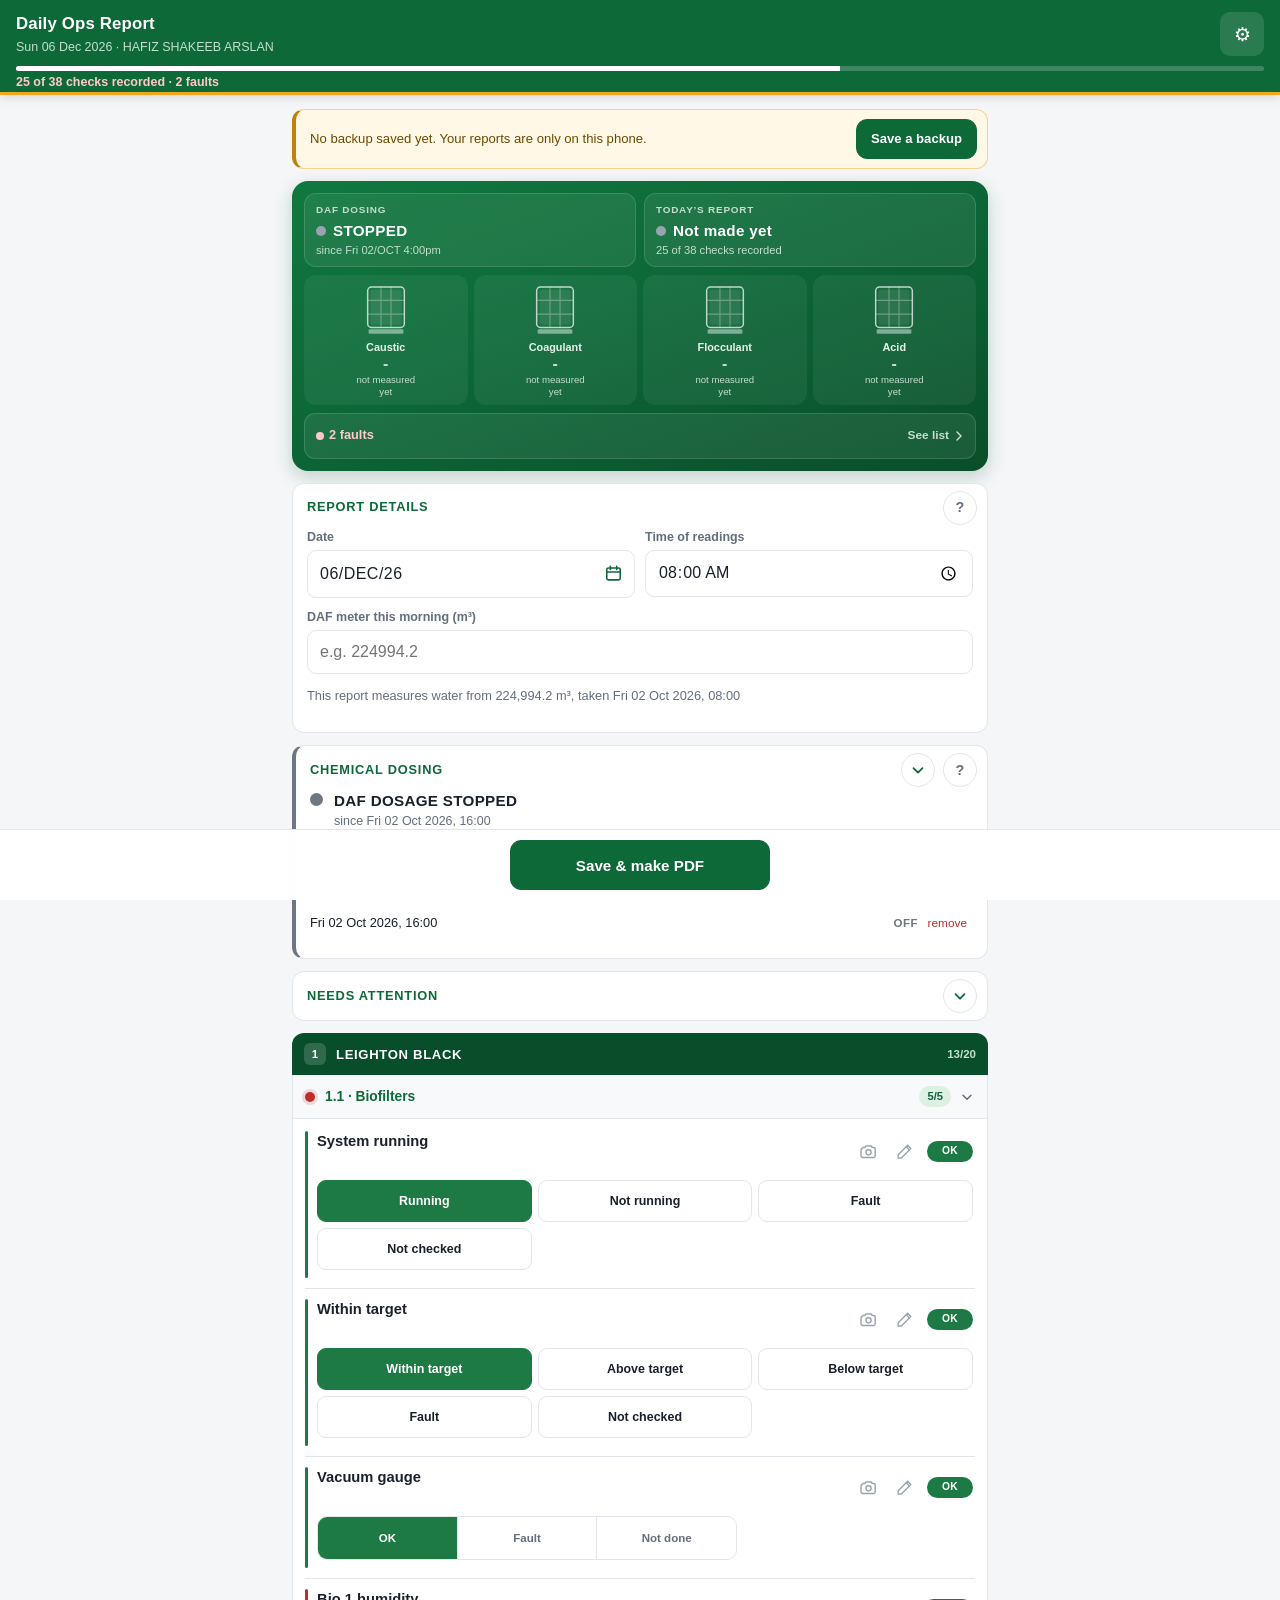
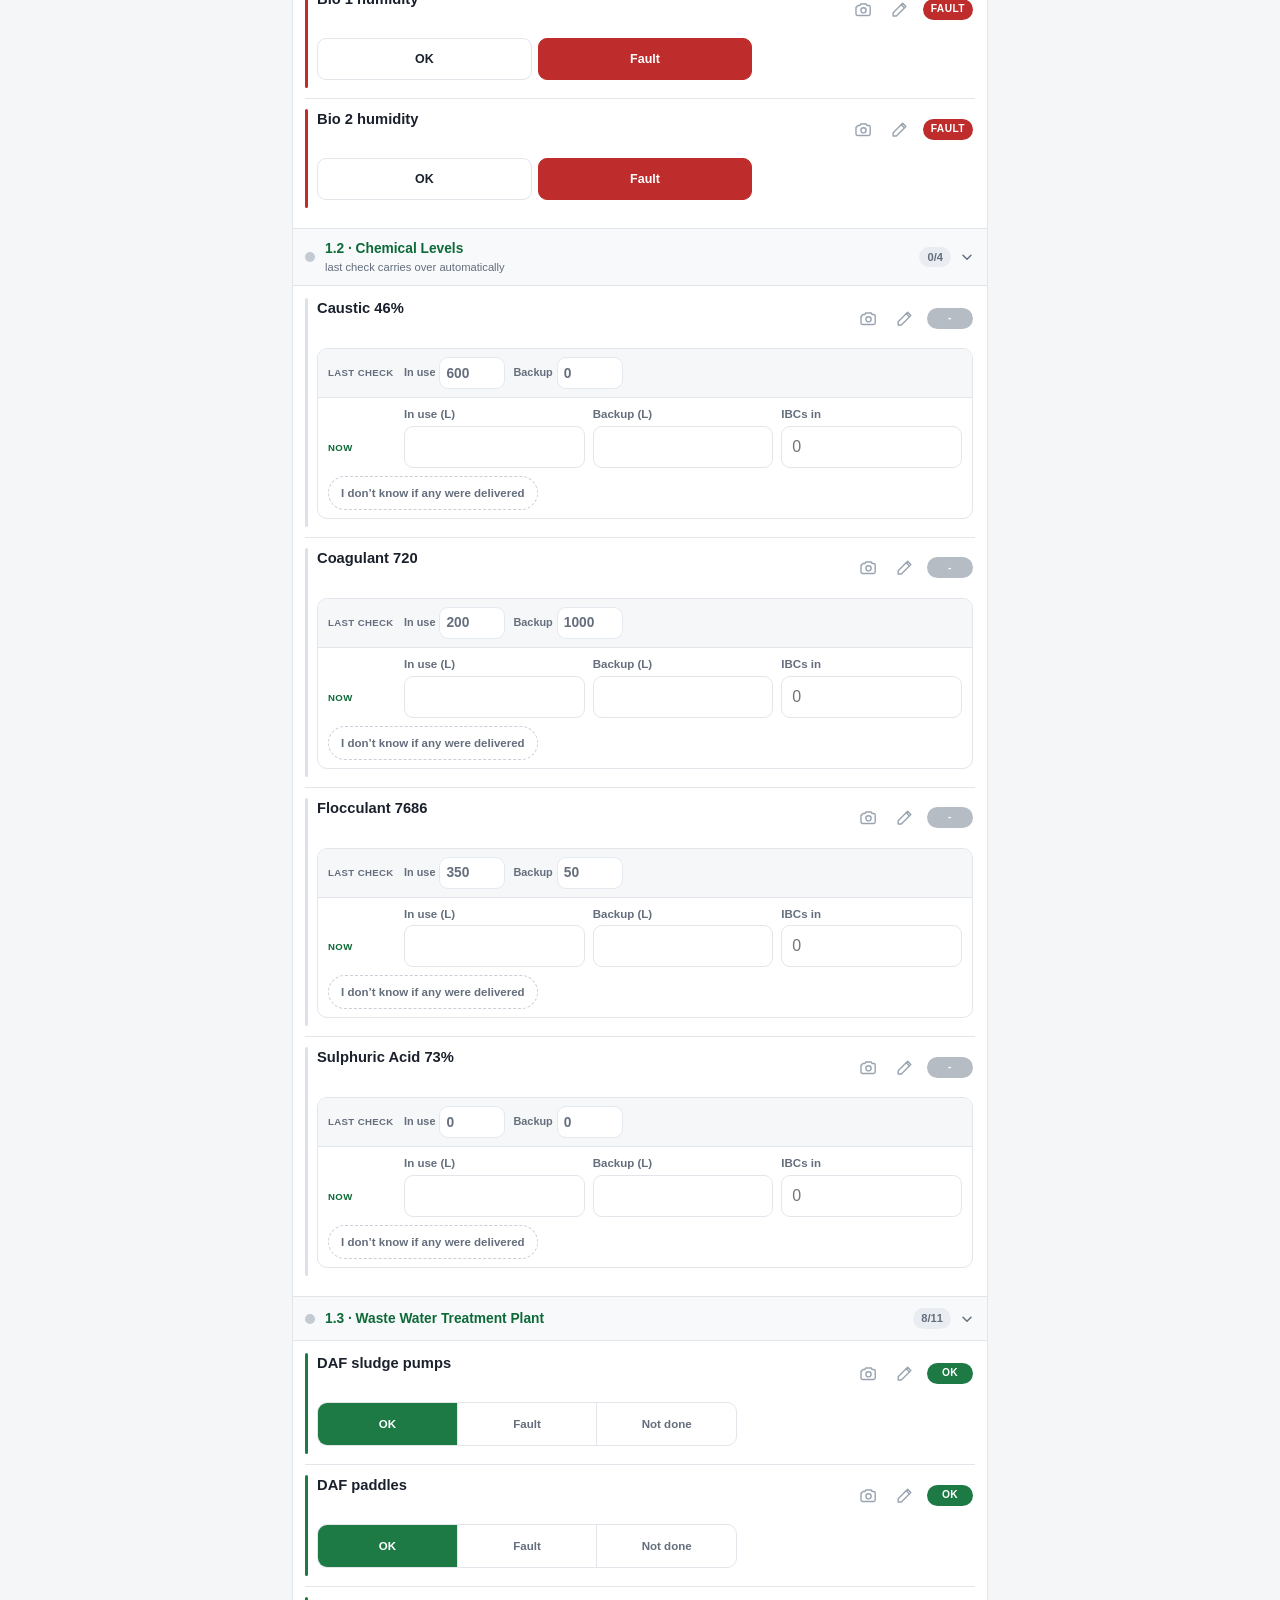
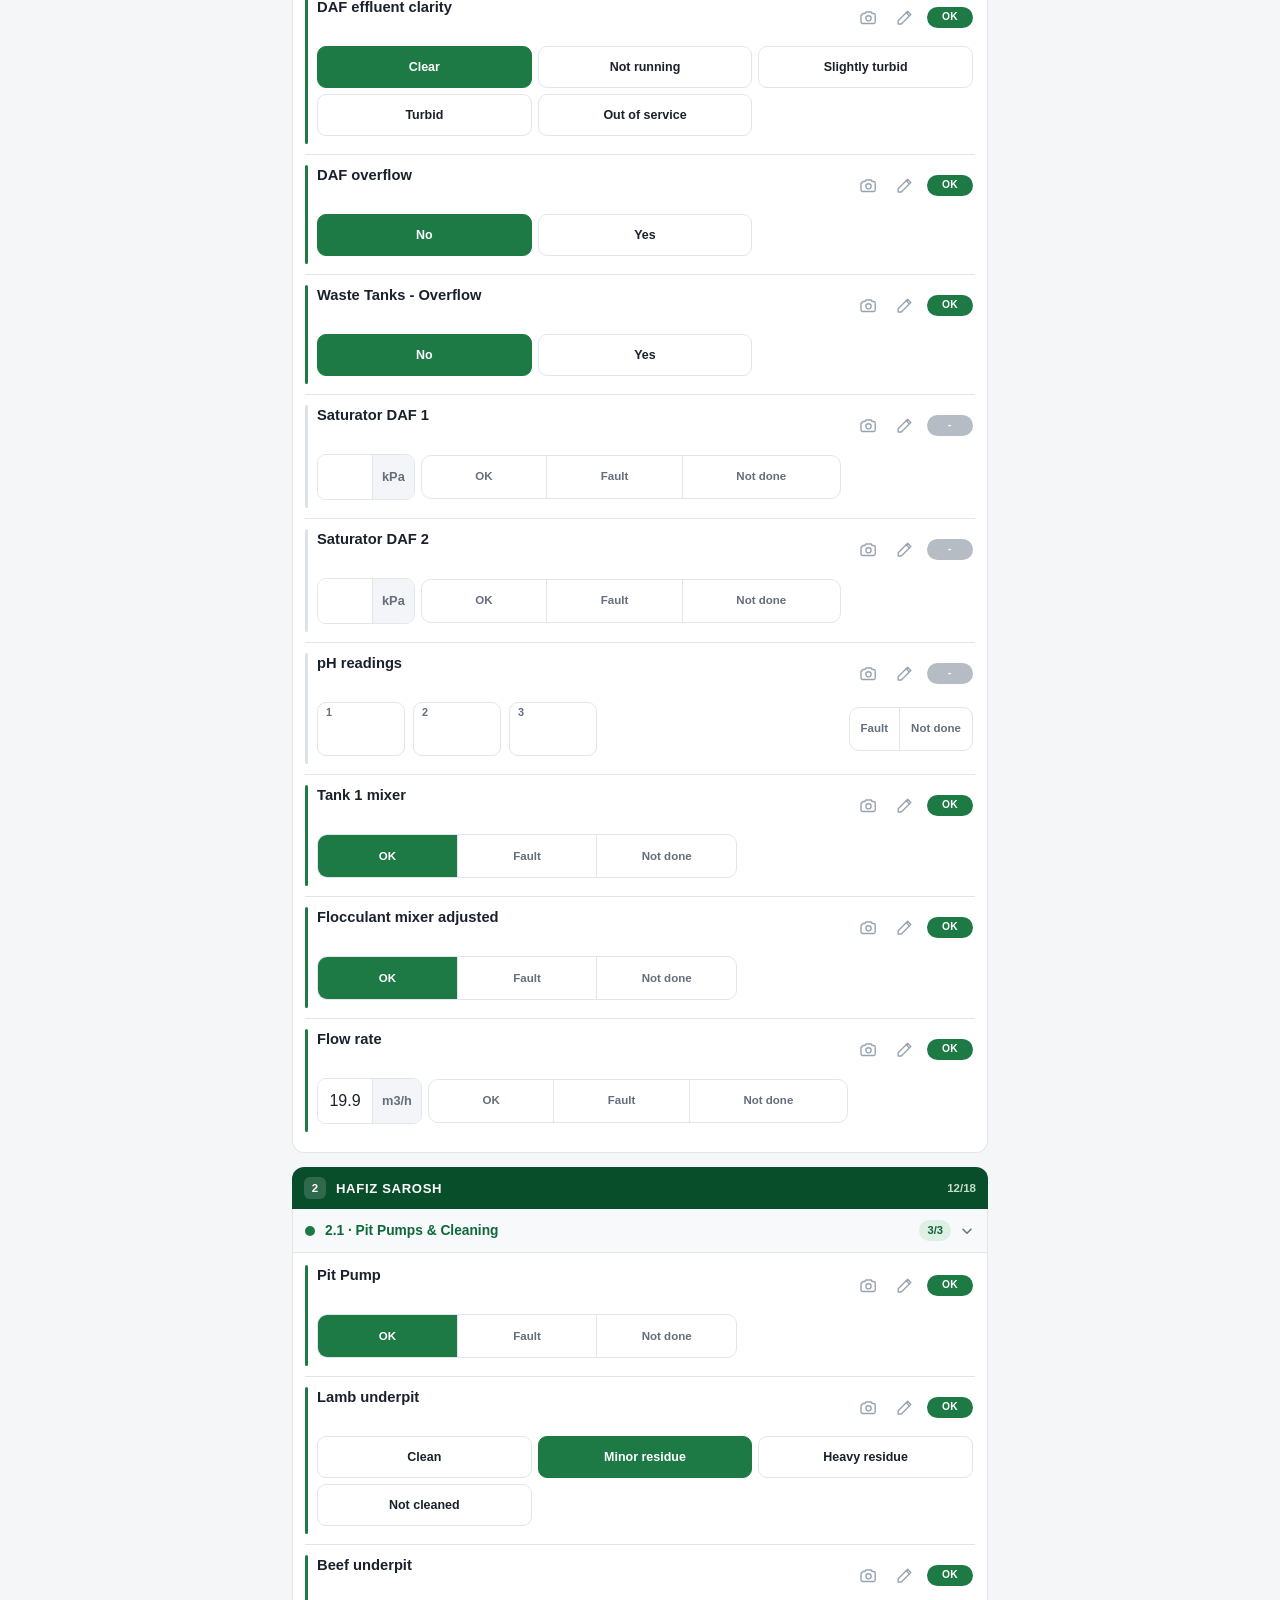
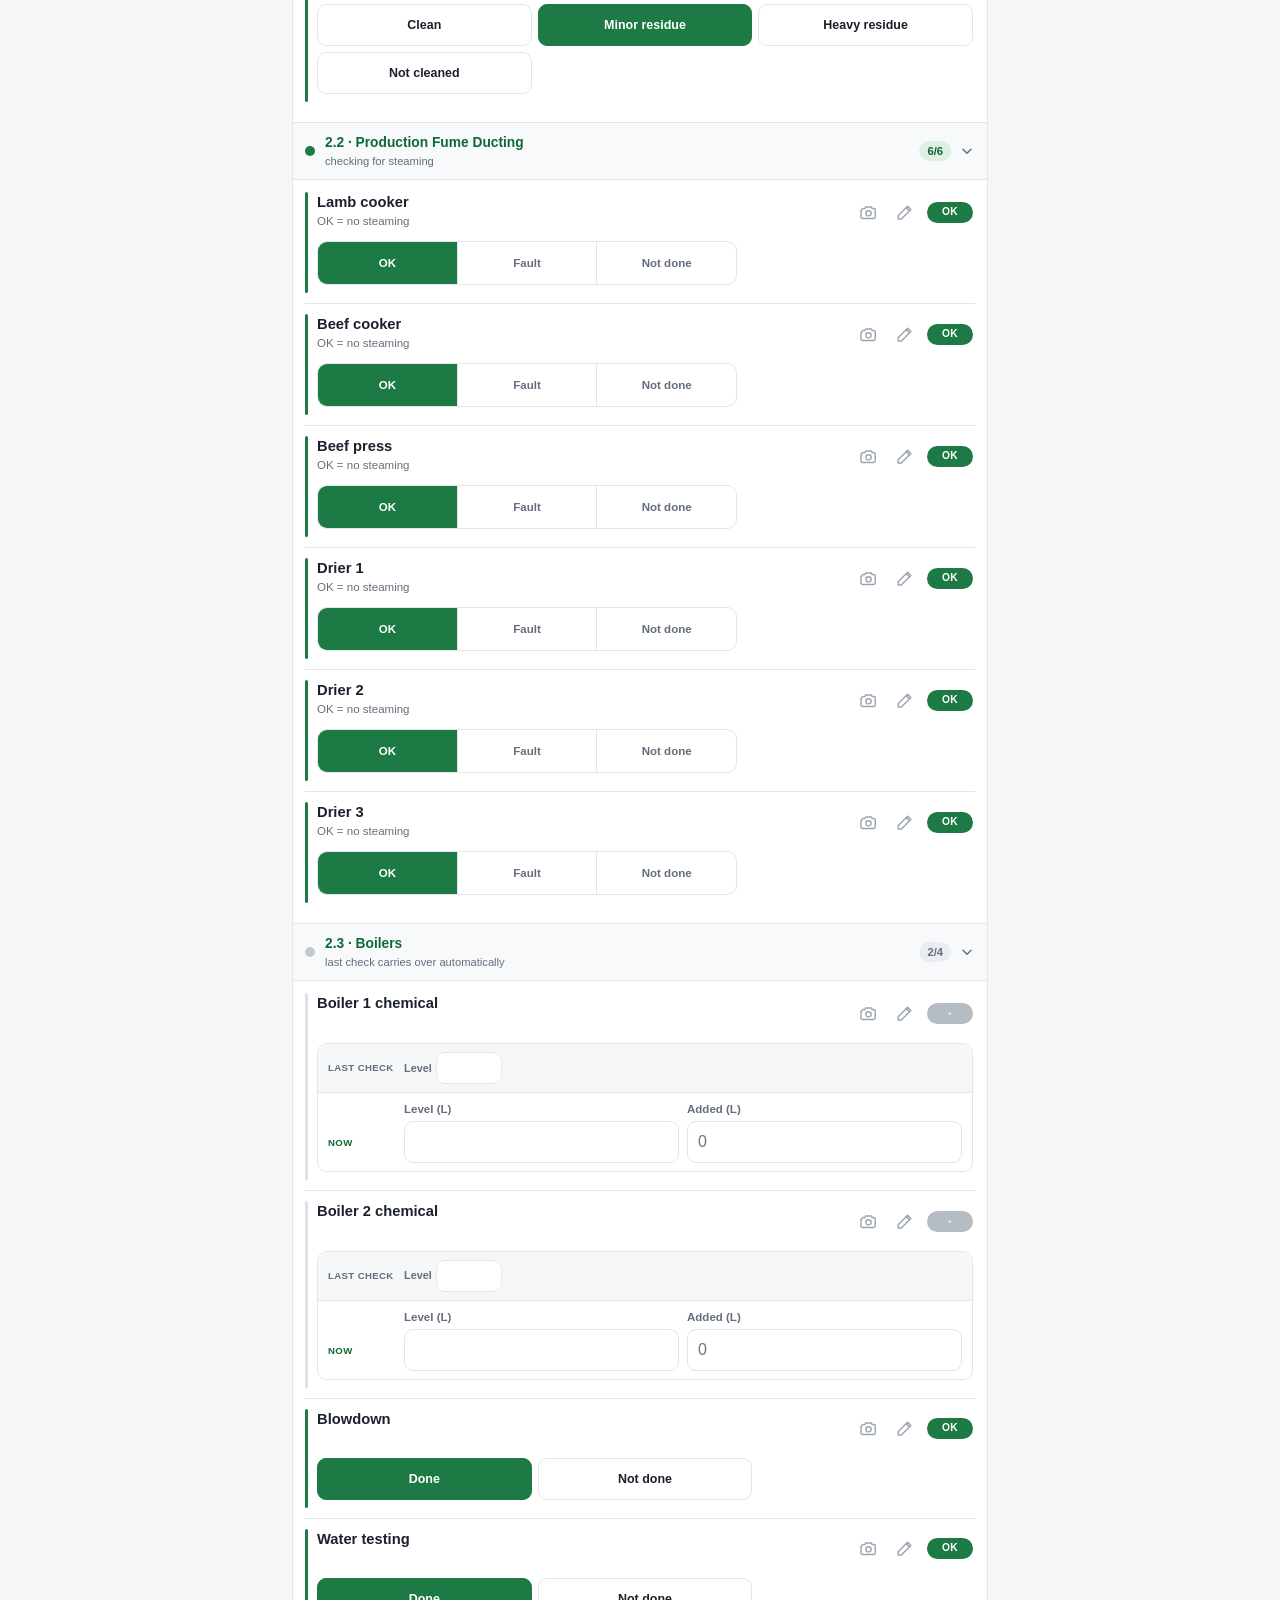
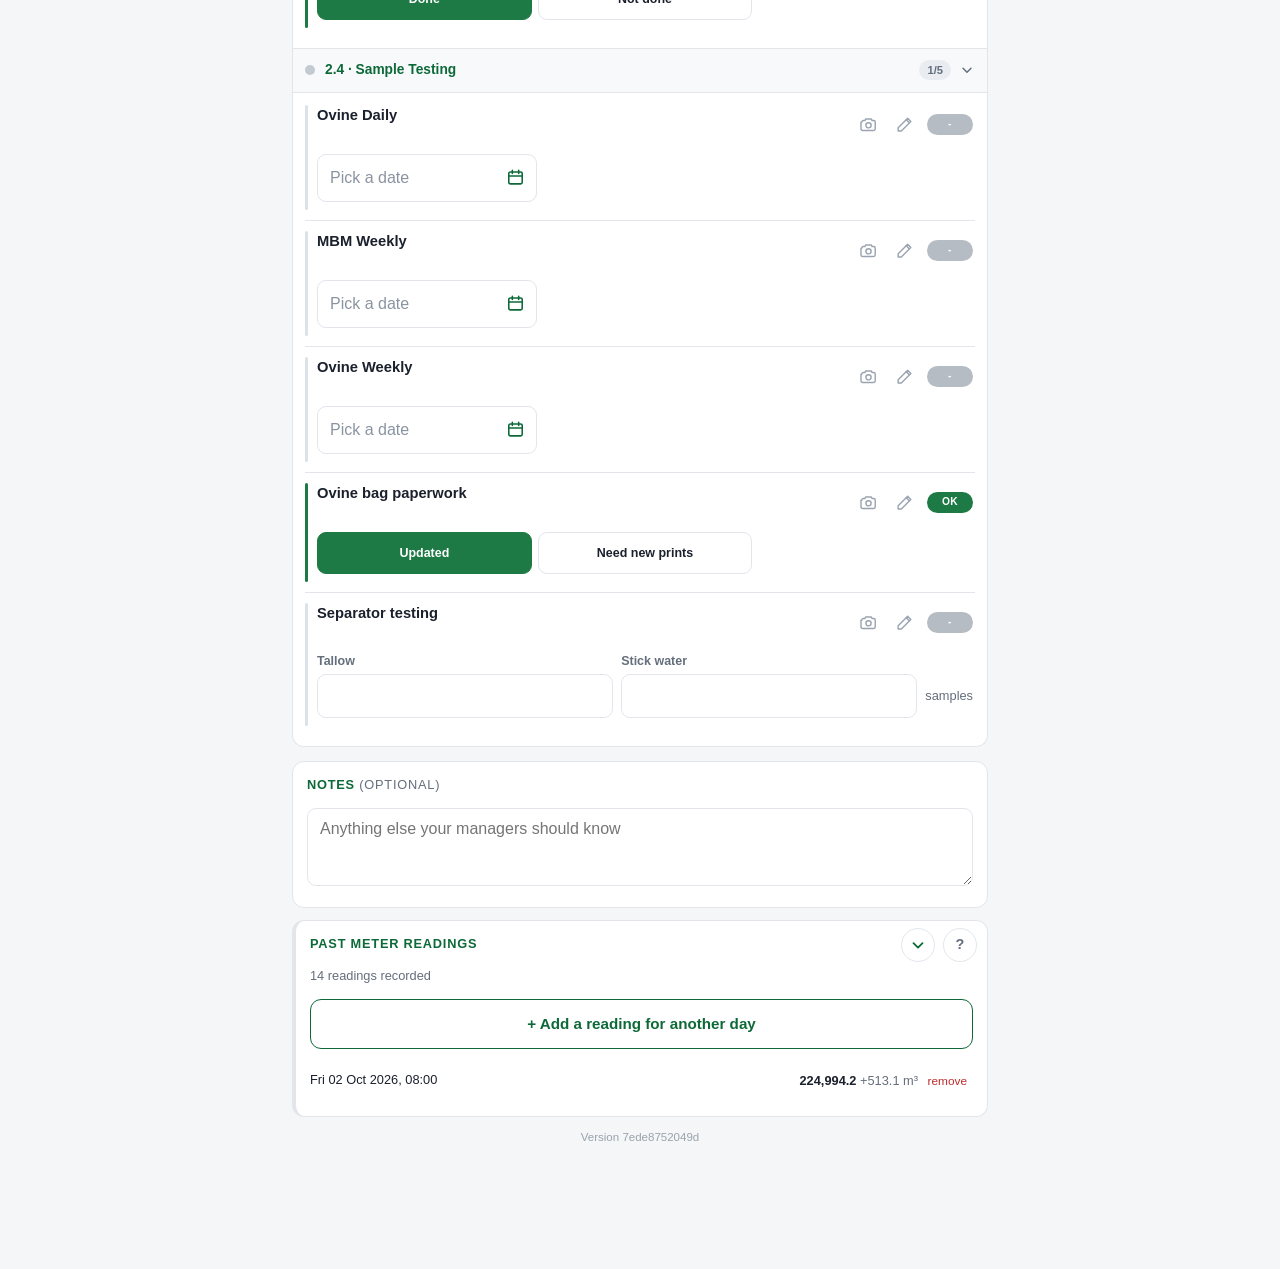
==== commit 71d0d5bf: "Add files via upload" ====
--- a/index.html
+++ b/index.html
@@ -4,7 +4,7 @@
 <meta charset="utf-8">
 <meta name="viewport" content="width=device-width, initial-scale=1, viewport-fit=cover">
 <meta name="theme-color" content="#0d6938">
-<meta name="build-id" content="9adcbc8fa5fe">
+<meta name="build-id" content="7ede8752049d">
 <title>Daily Ops Report</title>
 <link rel="manifest" href="manifest.webmanifest">
 <link rel="icon" href="icon-192.png">
@@ -1154,6 +1154,160 @@
   .group-head:hover { background: #f2f5f8; }
 }
 
+/* ================= the plant at a glance =================
+   A dark green panel at the top, read the way a car's dashboard is: is the
+   DAF dosing, did today's report go out, how much of each chemical is left,
+   and is anything wrong. Every figure on it comes from the sheet below. */
+.dash {
+  margin-bottom: 12px;
+  padding: 12px;
+  border-radius: 16px;
+  color: #fff;
+  background: linear-gradient(160deg, #10783f 0%, var(--brand) 42%, var(--brand-dark) 100%);
+  box-shadow: 0 6px 18px rgba(9, 78, 42, .22);
+}
+.dash-top { display: grid; grid-template-columns: 1fr 1fr; gap: 8px; }
+.dash-tile {
+  min-width: 0;
+  padding: 9px 11px 8px;
+  border: 1px solid rgba(255,255,255,.14);
+  border-radius: 12px;
+  background: rgba(255,255,255,.07);
+}
+.dash-label {
+  display: block;
+  font-size: .62rem;
+  font-weight: 800;
+  letter-spacing: .08em;
+  text-transform: uppercase;
+  color: #c4dece;
+  white-space: nowrap;
+  overflow: hidden;
+  text-overflow: ellipsis;
+}
+.dash-state {
+  display: flex;
+  align-items: center;
+  gap: 7px;
+  margin-top: 3px;
+  font-size: .95rem;
+  font-weight: 800;
+  letter-spacing: .02em;
+  white-space: nowrap;
+}
+.dash-led {
+  flex: 0 0 10px;
+  width: 10px; height: 10px;
+  border-radius: 50%;
+  background: #9aa4b0;
+}
+.dash-tile.on .dash-led,
+.dash-tile.good .dash-led { background: #6fd39b; }
+.dash-tile.warn .dash-led { background: var(--watch-fill); }
+/* Running: the light breathes, like the one on the panel itself. */
+.dash-tile.on .dash-led { animation: dash-pulse 1.8s ease-in-out infinite; }
+@keyframes dash-pulse {
+  0%, 100% { box-shadow: 0 0 0 2px rgba(111,211,155,.40); }
+  50%      { box-shadow: 0 0 0 6px rgba(111,211,155,0); }
+}
+.dash-tile.warn .dash-state { color: #ffd98a; }
+.dash-sub {
+  display: block;
+  margin-top: 1px;
+  font-size: .7rem;
+  line-height: 1.3;
+  color: #c4dece;
+}
+
+/* Four IBCs. The fill is the usage tank's level; the colour is the same
+   OK / Monitor / Fault the chemical gets on the sheet. */
+.dash-tanks { display: grid; grid-template-columns: repeat(4, 1fr); gap: 6px; margin-top: 8px; }
+.tank {
+  min-width: 0;
+  padding: 8px 2px 7px;
+  border-radius: 12px;
+  background: rgba(255,255,255,.06);
+  text-align: center;
+}
+.tank-svg { display: block; width: 44px; height: 54px; margin: 0 auto 3px; }
+.tank-body  { fill: rgba(255,255,255,.08); }
+.tank-fill  { fill: #6fd39b; }
+.tank.watch .tank-fill { fill: var(--watch-fill); }
+.tank.fault .tank-fill { fill: #ff8f8f; }
+.tank.blank .tank-fill { fill: rgba(255,255,255,.28); }
+.tank-cage  { fill: none; stroke: rgba(255,255,255,.30); stroke-width: 1.2; }
+.tank-frame { fill: none; stroke: rgba(255,255,255,.72); stroke-width: 1.6; }
+.tank-base  { fill: rgba(255,255,255,.45); }
+.tank-name { font-size: .68rem; font-weight: 700; color: #e6f2ea; }
+.tank-days {
+  font-size: 1rem;
+  font-weight: 800;
+  line-height: 1.15;
+  font-variant-numeric: tabular-nums;
+}
+.tank-days small { font-size: .6rem; font-weight: 700; color: #c4dece; }
+.tank.watch .tank-days { color: #ffd98a; }
+.tank.fault .tank-days { color: #ffc9c9; }
+.tank.blank .tank-days { color: #c4dece; }
+.tank-litres { font-size: .6rem; line-height: 1.25; color: #c4dece; }
+
+/* What needs doing, with the way into the list. */
+.dash-issues {
+  width: 100%;
+  min-height: 46px;
+  margin-top: 8px;
+  display: flex;
+  align-items: center;
+  gap: 10px;
+  padding: 6px 8px 6px 11px;
+  border: 1px solid rgba(255,255,255,.14);
+  border-radius: 11px;
+  background: rgba(255,255,255,.07);
+  color: #fff;
+  font: inherit;
+  text-align: left;
+  cursor: pointer;
+}
+.dash-issues:active { background: rgba(255,255,255,.13); }
+.dash-chips {
+  flex: 1 1 auto;
+  min-width: 0;
+  display: flex;
+  flex-wrap: wrap;
+  gap: 2px 12px;
+  font-size: .8rem;
+  font-weight: 700;
+}
+.dash-chips .chip { display: inline-flex; align-items: center; gap: 5px; white-space: nowrap; }
+.dash-chips .chip::before {
+  content: "";
+  width: 8px; height: 8px;
+  border-radius: 50%;
+  background: currentColor;
+}
+.dash-chips .chip.fault { color: #ffc9c9; }
+.dash-chips .chip.watch { color: #ffd98a; }
+.dash-chips .chip.todo  { color: #dde2e8; }
+.dash-chips .chip.ok    { color: #b9f0cf; }
+.dash-more {
+  flex: 0 0 auto;
+  display: inline-flex;
+  align-items: center;
+  gap: 2px;
+  font-size: .74rem;
+  font-weight: 700;
+  color: #c4dece;
+}
+.dash-more .chev { width: 16px; height: 16px; stroke: #c4dece; }
+
+/* Opened from the panel, Needs attention has to land below the sticky top
+   bar rather than underneath it. */
+#summaryCard { scroll-margin-top: calc(var(--topbar-h) + 10px); }
+
+@media (prefers-reduced-motion: reduce) {
+  .dash-tile.on .dash-led { animation: none; }
+}
+
 </style>
 </head>
 <body>
@@ -1187,6 +1341,29 @@
     <span>This phone has not saved its own copy of the app yet, so it will not open
     without signal. Stay connected a moment, or open the app again with signal.</span>
   </div>
+
+  <!-- ---------- the plant at a glance ----------
+       Filled by renderDashboard() on every refresh. Everything on it is read
+       from figures the sheet already works out; it adds nothing to the report. -->
+  <section class="dash" id="dashboard" aria-label="The plant at a glance">
+    <div class="dash-top">
+      <div class="dash-tile" id="dashDaf">
+        <span class="dash-label">DAF dosing</span>
+        <span class="dash-state"><span class="dash-led"></span><span id="dashDafState">Not logged</span></span>
+        <span class="dash-sub" id="dashDafSince">&nbsp;</span>
+      </div>
+      <div class="dash-tile" id="dashReport">
+        <span class="dash-label" id="dashReportLabel">Today&rsquo;s report</span>
+        <span class="dash-state"><span class="dash-led"></span><span id="dashReportState">Not made yet</span></span>
+        <span class="dash-sub" id="dashReportSub">&nbsp;</span>
+      </div>
+    </div>
+    <div class="dash-tanks" id="dashTanks"></div>
+    <button type="button" class="dash-issues" id="dashIssues" aria-label="Show what needs attention">
+      <span class="dash-chips" id="dashIssueChips">&nbsp;</span>
+      <span class="dash-more">See list<svg class="chev" viewBox="0 0 24 24" aria-hidden="true"><path d="M9 6l6 6-6 6"/></svg></span>
+    </button>
+  </section>
 
   <!-- ---------- report details ---------- -->
   <section class="card">
@@ -5327,6 +5504,8 @@
     `${prettyDate(state.date)}${state.reporter ? ' \u00B7 ' + state.reporter : ''}`;
 
   renderSummary(ev);
+  lastEv = ev;
+  renderDashboard(ev);
   // The counts above can wrap the progress line onto a second row, which
   // changes how far down the sticky headers belong.
   syncTopbarHeight();
@@ -5520,6 +5699,7 @@
   line.hidden = !s;
   setClass(line, 'notsent', s === 'notsent');
   setClass(line, 'shared', s === 'shared');
+  if (lastEv) renderDashboard(lastEv);
   if (!s) return;
   line.textContent = s === 'shared'
     ? `Shared ${whenText(state.sentAt)}`
@@ -6008,6 +6188,129 @@
   }));
 }
 
+/* ---------------- the plant at a glance ----------------
+
+   The dark panel at the top of the sheet. It works nothing out for itself:
+   the DAF state is decided exactly as the dosing card decides it, the tanks
+   show the levels typed on the sheet and the days left the report prints,
+   their colours are the statuses the report gives each chemical, and the
+   report tile follows the line above the PDF button. Redrawn on every refresh,
+   from the figures refresh() has just worked out. */
+let lastEv = null;
+
+const DASH_NAMES = { caustic: 'Caustic', coagulant: 'Coagulant', flocculant: 'Flocculant', sulphuric: 'Acid' };
+
+// An IBC: the cage, the pallet, and the usage tank filled to its level.
+function tankSvg(id, level) {
+  const lv = Math.max(0, Math.min(1, level || 0));
+  const top = 7;
+  const h = 38;
+  const fh = Math.round(h * lv * 10) / 10;
+  return '<svg class="tank-svg" viewBox="0 0 48 58" aria-hidden="true">'
+    + `<defs><clipPath id="tankclip-${id}"><rect x="7" y="${top}" width="34" height="${h}" rx="3"/></clipPath></defs>`
+    + `<rect class="tank-body" x="7" y="${top}" width="34" height="${h}" rx="3"/>`
+    + `<rect class="tank-fill" x="7" y="${top + h - fh}" width="34" height="${fh}" clip-path="url(#tankclip-${id})"/>`
+    + '<path class="tank-cage" d="M18.5 4v44M29.5 4v44M4 18.5h40M4 33.5h40"/>'
+    + '<rect class="tank-frame" x="4" y="4" width="40" height="44" rx="4"/>'
+    + '<rect class="tank-base" x="5" y="50" width="38" height="5" rx="1.5"/>'
+    + '</svg>';
+}
+
+// "since 8:30am" today, "since Mon 28/SEP 8:30am" any other day.
+function sinceText(stamp) {
+  const d = String(stamp).split('T')[0];
+  const time = clockTime(stamp);
+  if (d === todayISO()) return `since ${time}`;
+  const dt = new Date(d + 'T00:00:00');
+  const day = isNaN(dt.getTime()) ? '' : `${DAYS[dt.getDay()]} `;
+  return `since ${day}${styleDate(d).slice(0, 6)} ${time}`;
+}
+
+// "2.3 days", "15 days", "<1 day" - the same rounding as the report's own.
+function dashDays(days) {
+  if (days === null || days === undefined) return '-';
+  if (days < 1) return '&lt;1 <small>day</small>';
+  const r = days < 10 ? Math.round(days * 10) / 10 : Math.round(days);
+  return `${r} <small>${r === 1 ? 'day' : 'days'}</small>`;
+}
+
+function dashTank(item, st, v) {
+  const unit = esc(item.unit || 'L');
+  const inUse = num(v.inUse);
+  const backup = item.hasBackup ? num(v.backup) : null;
+  const name = `<div class="tank-name">${esc(DASH_NAMES[item.id] || item.label)}</div>`;
+
+  /* Not measured yet this morning: an empty grey tank, saying so. Nothing is
+     drawn from the last check, so nothing on it can be taken for today's
+     level. The days and the colour come once today's level is in, exactly as
+     on the sheet and the report. */
+  if (inUse === null && (backup === null || !item.hasBackup)) {
+    return `<div class="tank blank">${tankSvg(item.id, 0)}${name}`
+      + '<div class="tank-days">-</div>'
+      + '<div class="tank-litres">not measured<br>yet</div></div>';
+  }
+
+  const lines = [inUse === null ? 'in use not typed' : `${esc(fmtQty(inUse))} ${unit} in use`];
+  if (item.hasBackup) lines.push(backup ? `+${esc(fmtQty(backup))} ${unit} backup` : 'no backup');
+  return `<div class="tank ${esc(st.status || STATUS.BLANK)}">${tankSvg(item.id, (inUse || 0) / IBC_LITRES)}${name}`
+    + `<div class="tank-days">${dashDays(st.daysLeft)}</div>`
+    + `<div class="tank-litres">${lines.join('<br>')}</div></div>`;
+}
+
+function renderDashboard(ev) {
+  if (!el('#dashboard') || !ev) return;
+
+  // DAF dosing, decided exactly as the dosing card decides it.
+  const nowMs = Date.now();
+  const logged = dosingEvents.filter(e => e && e.at);
+  const happened = logged.filter(e => { const t = toMs(e.at); return t === null || t <= nowMs; });
+  const last = dosingLastEvent(happened);
+  const running = logged.length ? dosingOnNow(dosingEvents) : null;
+  setClass(el('#dashDaf'), 'on', running === true);
+  el('#dashDafState').textContent = running === null ? 'Not logged' : running ? 'RUNNING' : 'STOPPED';
+  el('#dashDafSince').textContent = last ? sinceText(last.at) : 'record a start below';
+
+  // This report: made, sent, or still being filled in.
+  const total = Object.keys(ITEM_INDEX).length;
+  const done = Object.values(ev.items).filter(i => i.status !== STATUS.BLANK).length;
+  const sent = sendState(state);
+  el('#dashReportLabel').textContent = state.date === todayISO()
+    ? 'Today\u2019s report' : `Report ${styleDate(state.date) || state.date}`;
+  setClass(el('#dashReport'), 'good', sent === 'shared');
+  setClass(el('#dashReport'), 'warn', sent === 'notsent');
+  el('#dashReportState').textContent = sent === 'shared' ? 'SHARED'
+    : sent === 'notsent' ? 'NOT SENT' : sent === 'downloaded' ? 'SAVED' : 'Not made yet';
+  el('#dashReportSub').textContent = sent === 'shared' ? whenText(state.sentAt)
+    : sent === 'notsent' ? 'made, but not sent'
+      : sent === 'downloaded' ? 'to your downloads' : `${done} of ${total} checks recorded`;
+
+  // The four chemicals, always in the same order.
+  const byId = {};
+  (ev.stock || []).forEach(st => { byId[st.id] = st; });
+  el('#dashTanks').innerHTML = chemicalItems()
+    .map(item => dashTank(item, byId[item.id] || {}, state.values[item.id] || {}))
+    .join('');
+
+  // What needs doing: the same counts as the line in the top bar.
+  const c = ev.counts;
+  const chips = [];
+  if (c.fault) chips.push(`<span class="chip fault">${c.fault} ${c.fault === 1 ? 'fault' : 'faults'}</span>`);
+  if (c.watch) chips.push(`<span class="chip watch">${c.watch} to monitor</span>`);
+  if (c.todo) chips.push(`<span class="chip todo">${c.todo} not done</span>`);
+  if (!chips.length) chips.push('<span class="chip ok">Nothing flagged</span>');
+  el('#dashIssueChips').innerHTML = chips.join('');
+}
+
+// The bottom of the panel opens Needs attention and brings it into view.
+function bindDashboard() {
+  el('#dashIssues').addEventListener('click', () => {
+    folds.summary = true;
+    applyFold('summary');
+    const card = el('#summaryCard');
+    if (card && card.scrollIntoView) card.scrollIntoView({ behavior: 'smooth', block: 'start' });
+  });
+}
+
 /* ---------------- sheets + toast ---------------- */
 
 const closeTimers = new WeakMap();
@@ -6115,6 +6418,7 @@
     </div>`);
   el('#dosingList').innerHTML = collapsibleLog('dosing', rows);
   syncFoldButton('dosing', rows.length);
+  if (lastEv) renderDashboard(lastEv);
 }
 
 function prettyStamp(stamp) {
@@ -7241,6 +7545,7 @@
     ['wire the backup buttons', bindBackup],
     ['show when the last backup was', renderBackupStatus],
     ['show whether the report was sent', renderSendStatus],
+    ['wire the dashboard', bindDashboard],
     ['draw the checklist', render],
     ['show the trigger levels', renderThresholds],
     ['size the top bar', syncTopbarHeight]
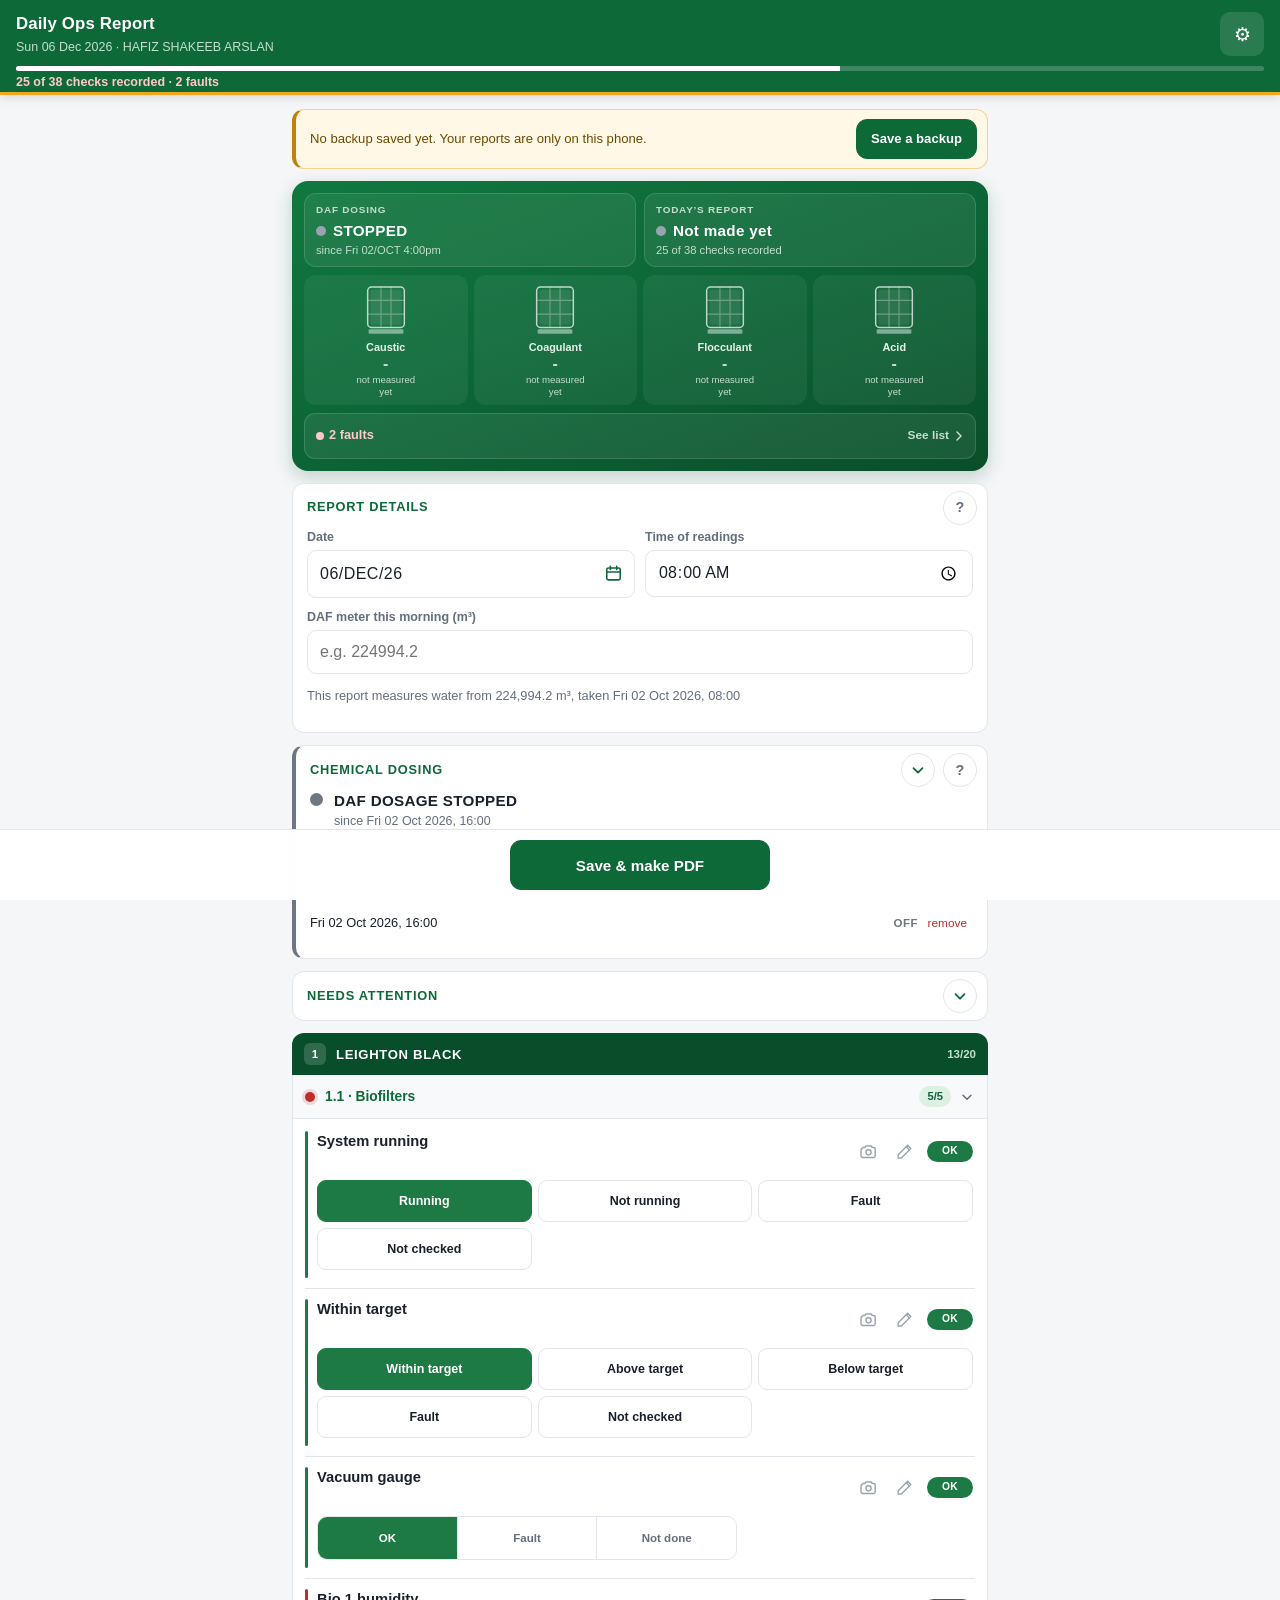
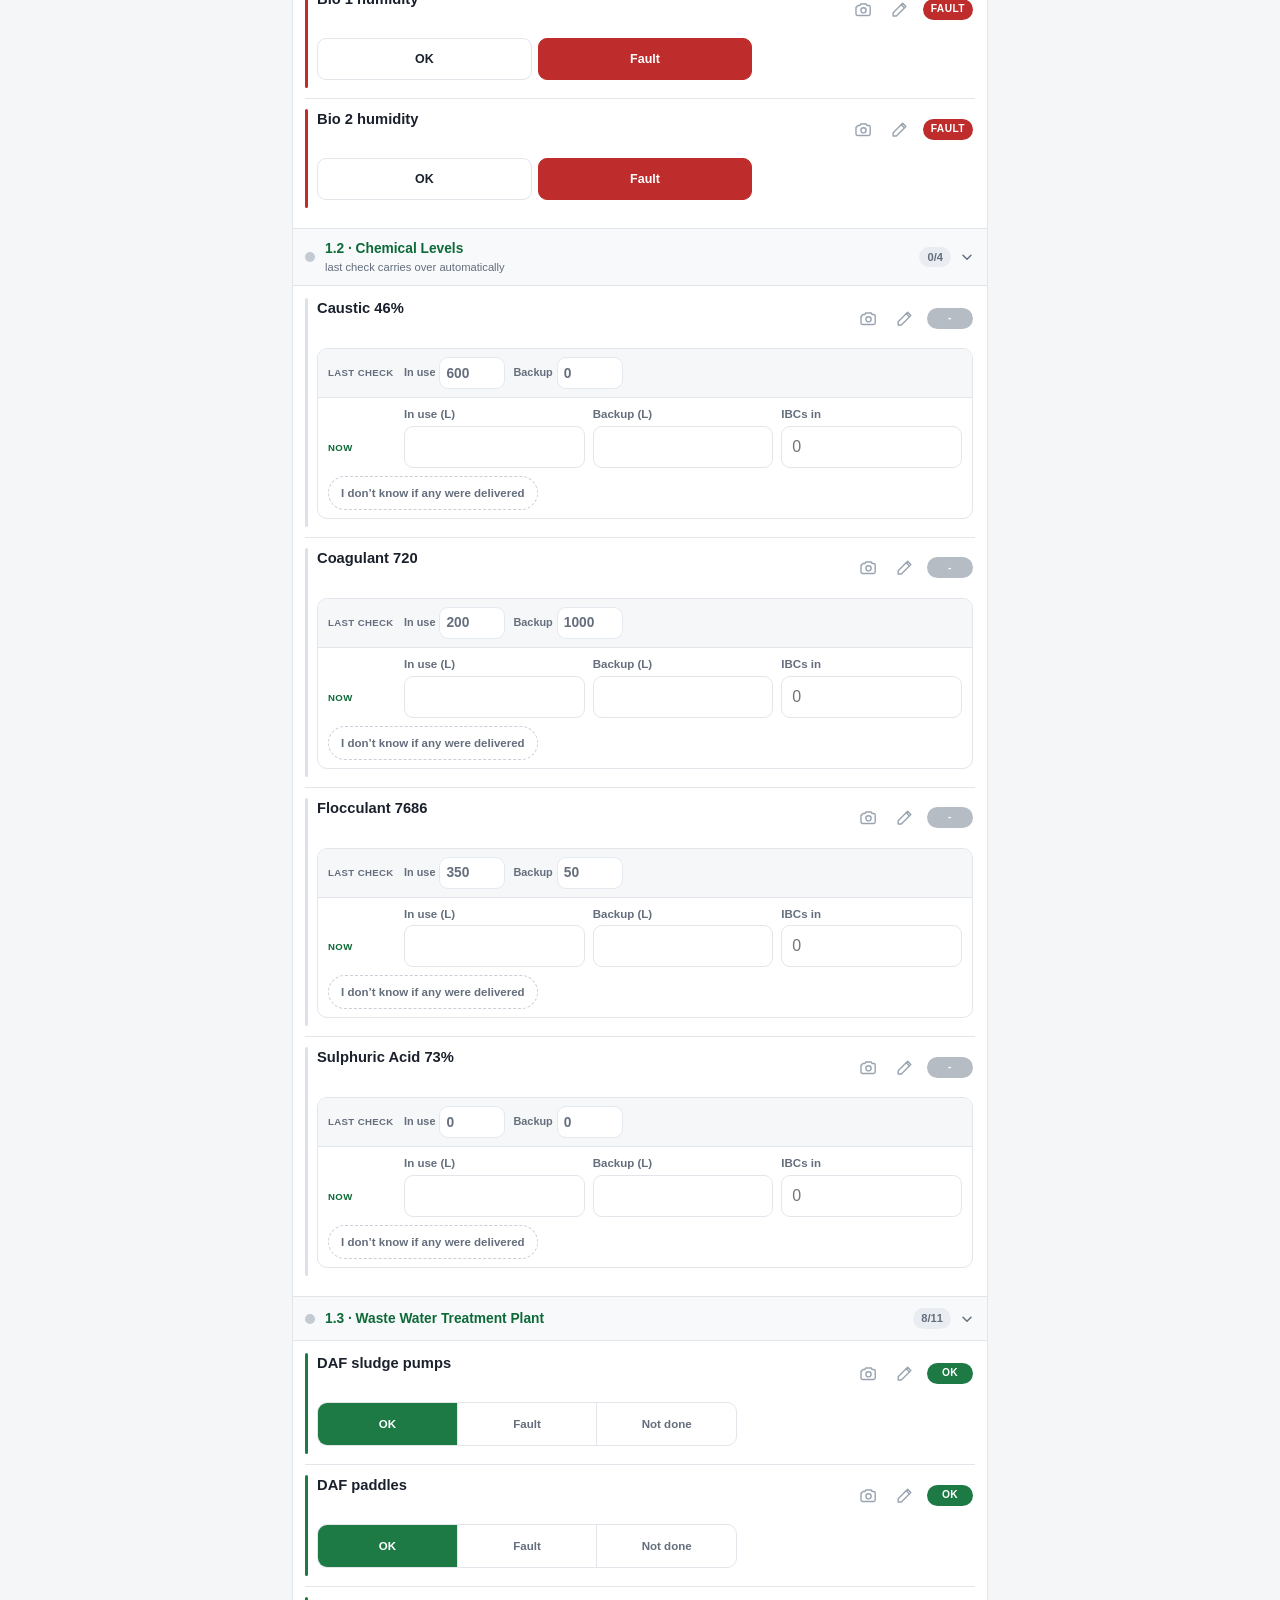
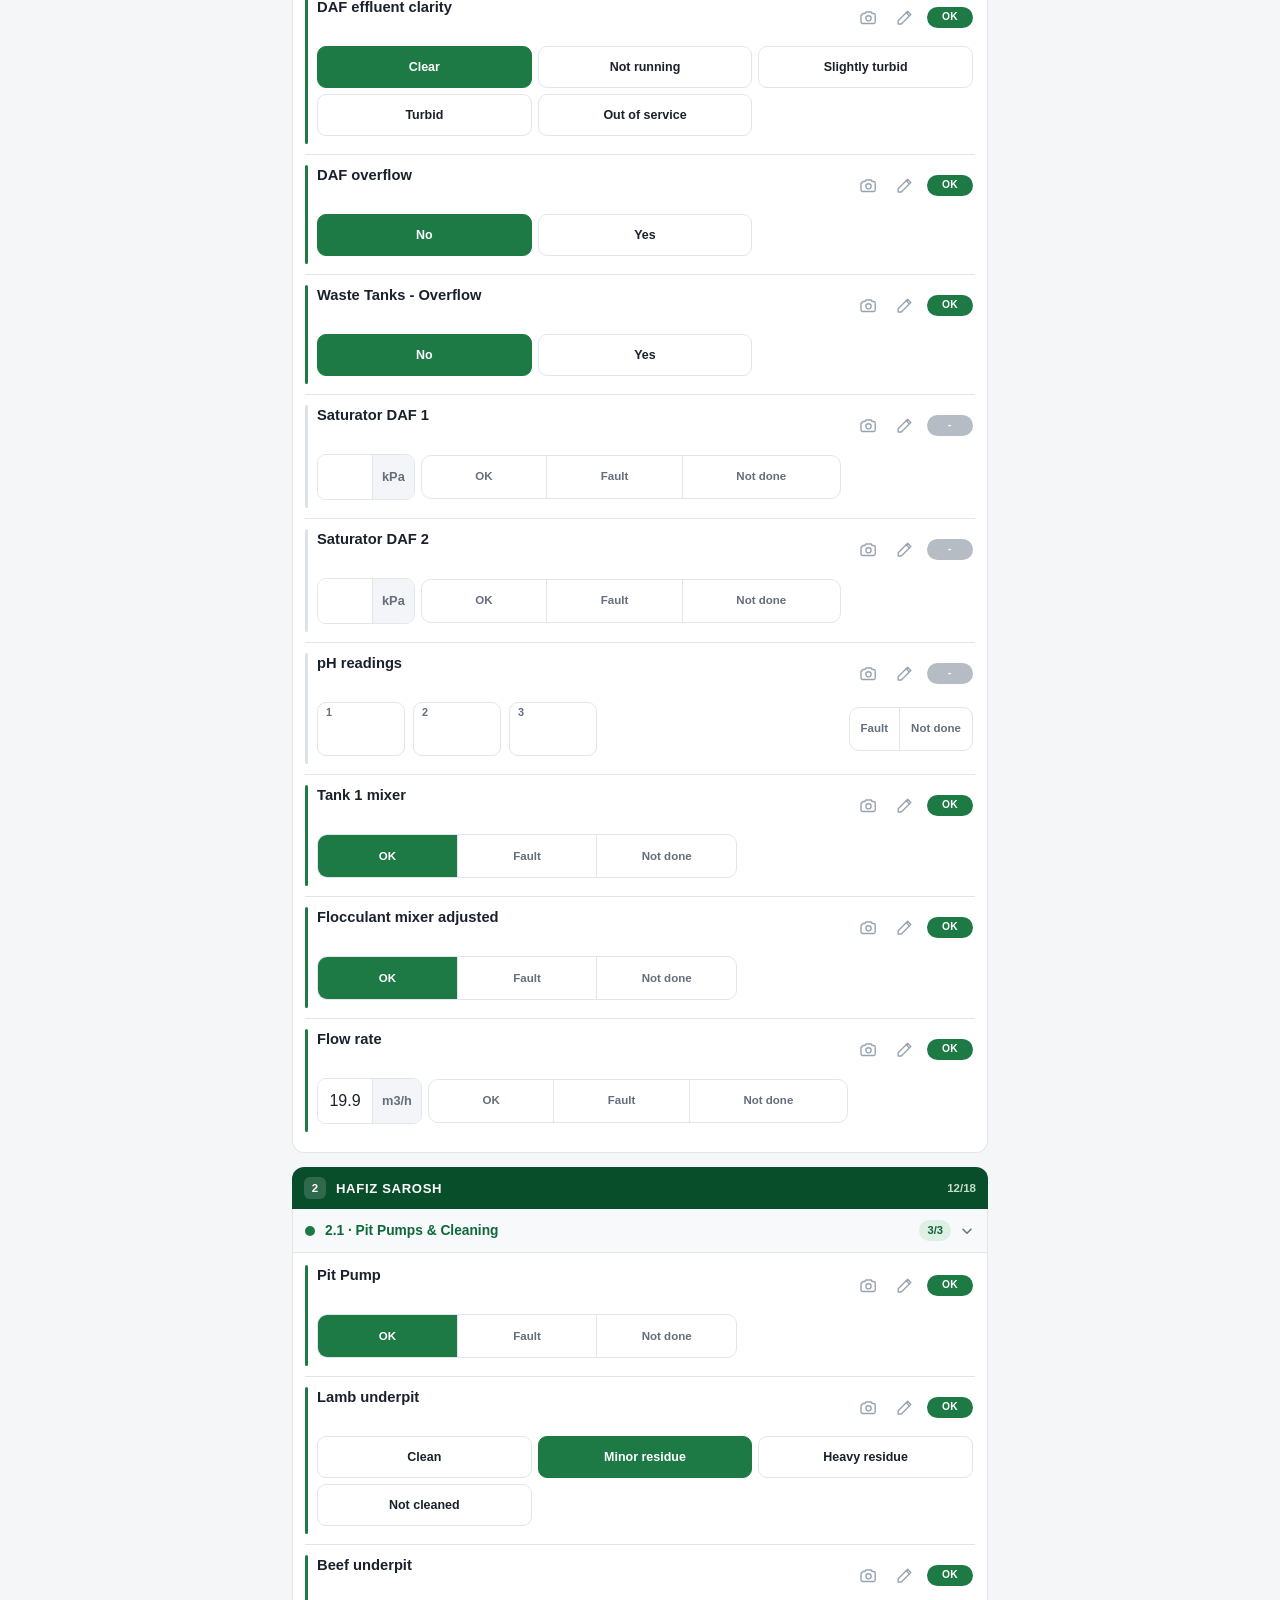
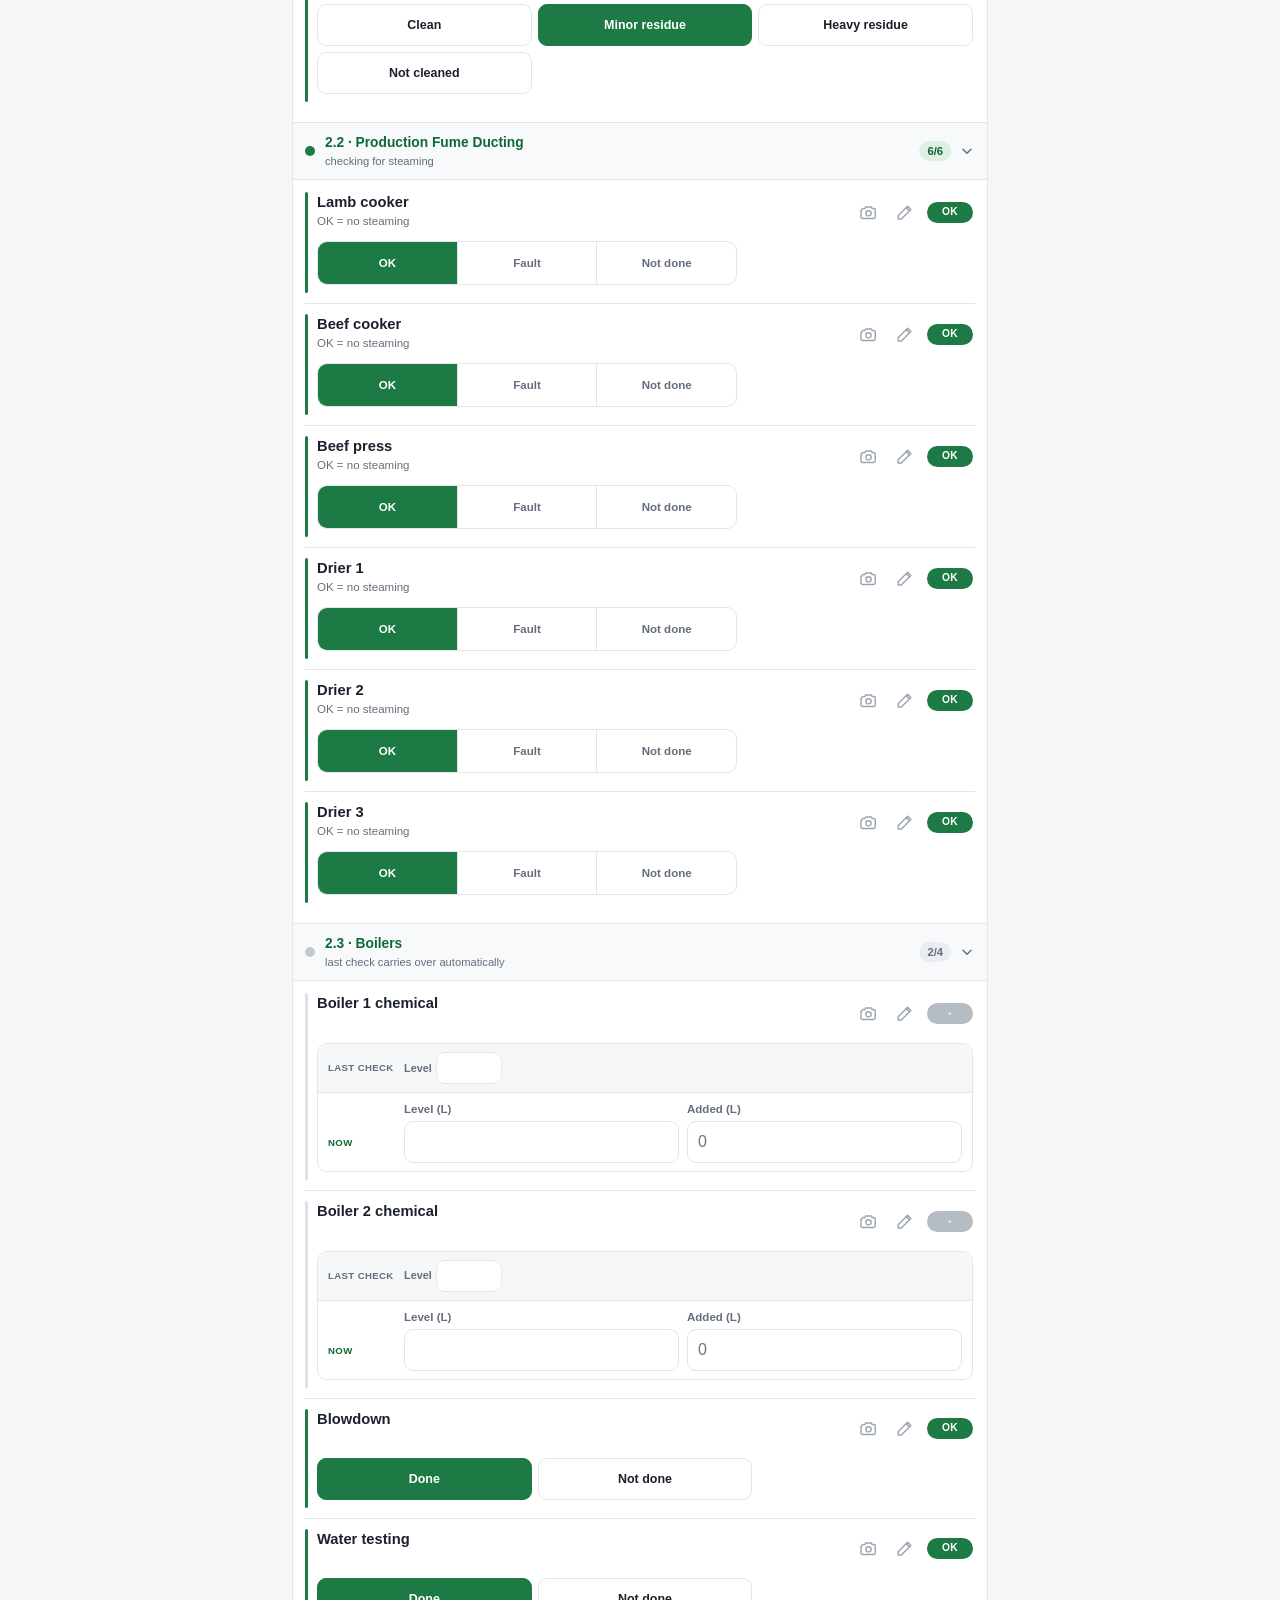
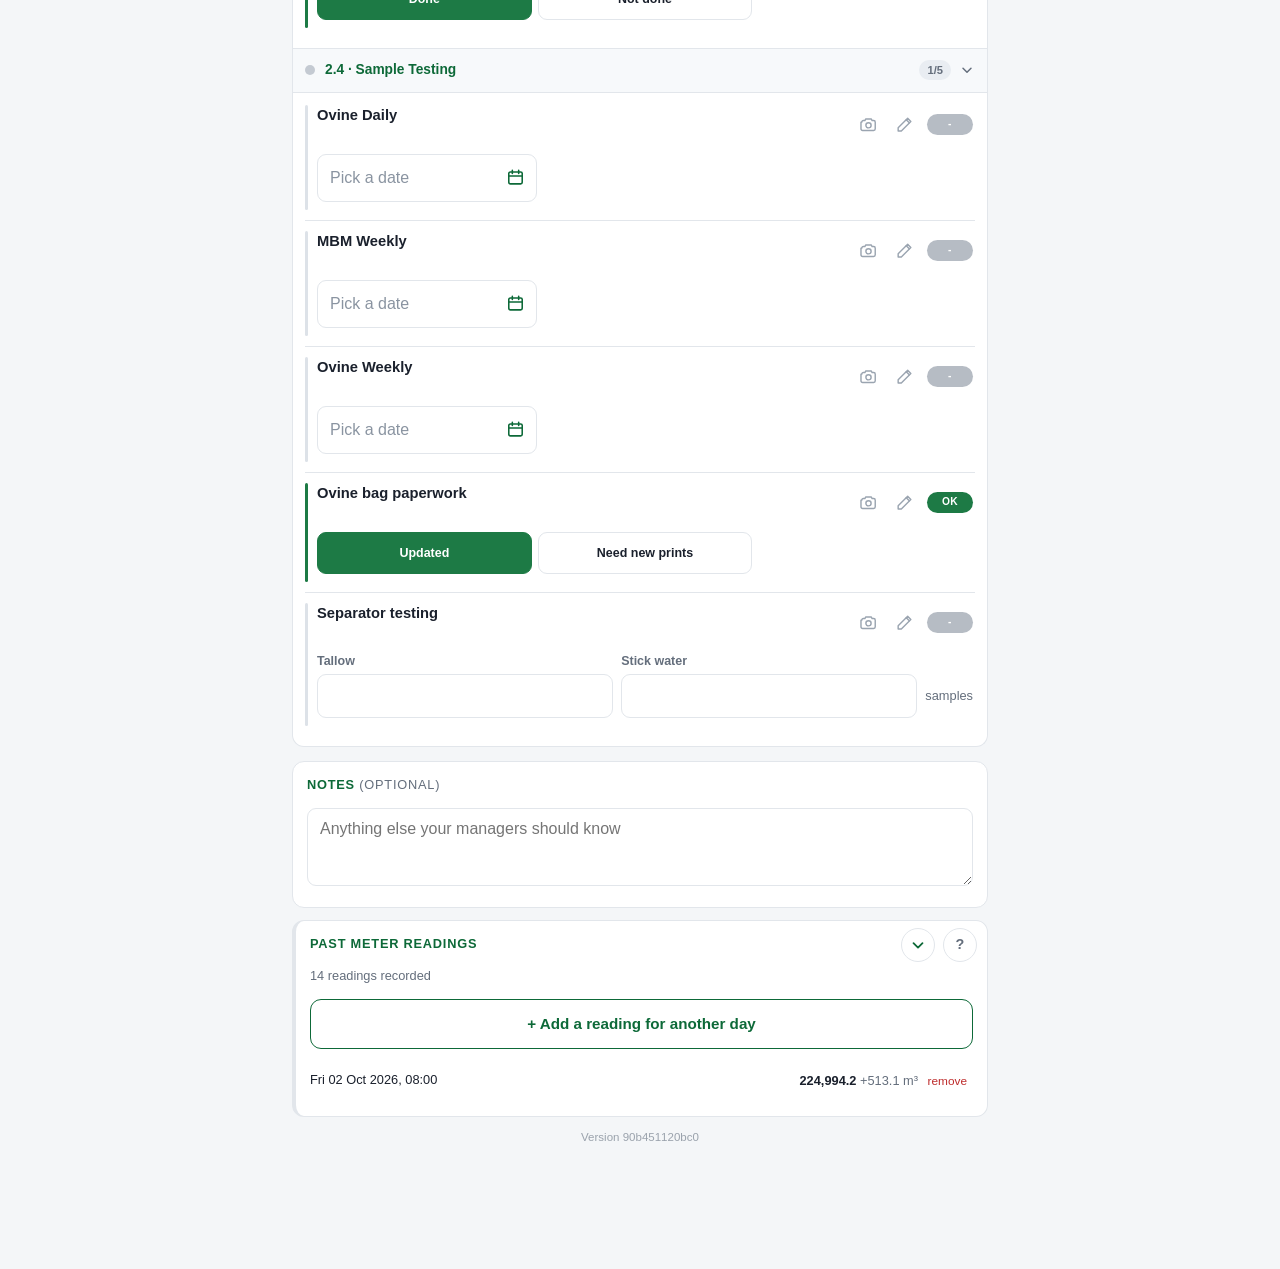
==== commit 5d6a2f0c: "Add files via upload" ====
--- a/index.html
+++ b/index.html
@@ -4,7 +4,7 @@
 <meta charset="utf-8">
 <meta name="viewport" content="width=device-width, initial-scale=1, viewport-fit=cover">
 <meta name="theme-color" content="#0d6938">
-<meta name="build-id" content="7ede8752049d">
+<meta name="build-id" content="90b451120bc0">
 <title>Daily Ops Report</title>
 <link rel="manifest" href="manifest.webmanifest">
 <link rel="icon" href="icon-192.png">
@@ -4345,8 +4345,8 @@
           + ' very end of this period, so it counts towards the next report.';
       }
     } else if (dosed !== null) {
-      note = `Each "Dose" figure below is the litres of chemical used for every `
-        + `1 m\u00B3 of that ${fmtQty(dosed, 0)} m\u00B3.`;
+      note = 'Further down, each chemical gives the litres of chemical used for every '
+        + `1 m\u00B3 of this ${fmtQty(dosed, 0)} m\u00B3.`;
       if (!evaluated.waterNow.exact) {
         note += ' The meter was not noted when the dosing was switched, so this'
           + ' volume is the dosing hours times the average flow above';
@@ -4404,62 +4404,14 @@
     doc.y += 10 + noteLines.length * 10;
   }
 
-  /* ---- 5. stock at a glance, with a daily-usage chart ---- */
-  const chemStock = evaluated.stock.filter(s => s.kind === 'chemical');
-  if (chemStock.length) {
-    const rowH = 20;
-    doc.ensure(20 + 17 + chemStock.length * rowH + 22);
-
-    doc.text('CHEMICAL STOCK AT A GLANCE', L, doc.y + 10,
-      { size: 8.6, bold: true, colour: BRAND.green, tracking: 0.9 });
-    doc.y += 15;
-    doc.rect(L, doc.y, 26, 2, { fill: BRAND.gold });
-    doc.y += 6;
-
-    const cols = {
-      label: L + 8,
-      onSite: L + W * 0.42,
-      avg: L + W * 0.62,
-      days: R - 8
-    };
-
-    doc.roundRect(L, doc.y, W, 16, 3, { fill: [240, 246, 242] });
-    doc.text('CHEMICAL', cols.label, doc.y + 11, { size: 6.6, bold: true, colour: BRAND.slate, tracking: 0.6 });
-    doc.text('ON SITE', cols.onSite, doc.y + 11, { size: 6.6, bold: true, colour: BRAND.slate, align: 'right', tracking: 0.6 });
-    doc.text('DOSE L/M\u00B3', cols.avg, doc.y + 11, { size: 6.6, bold: true, colour: BRAND.slate, align: 'right', tracking: 0.6 });
-    doc.text('DAYS LEFT', cols.days, doc.y + 11, { size: 6.6, bold: true, colour: BRAND.slate, align: 'right', tracking: 0.6 });
-    doc.y += 16;
-
-    chemStock.forEach((s, i) => {
-      if (i % 2 === 1) doc.rect(L, doc.y, W, rowH, { fill: BRAND.zebra });
-      doc.rect(L, doc.y + 3, 2.5, rowH - 6, { fill: STATUS_META[s.status].colour });
-      const mid = doc.y + 13.5;
-      doc.text(s.label, cols.label, mid, { size: 8.6, colour: BRAND.ink });
-      doc.text(`${fmtQty(s.onHand)} ${s.unit}`, cols.onSite, mid,
-        { size: 9.2, bold: true, colour: BRAND.ink, align: 'right' });
-      doc.text(s.unconfirmed ? 'n/a' : (s.avgDose ? fmtQty(s.avgDose, 2) : '-'),
-        cols.avg, mid, { size: 9.2, colour: BRAND.value, align: 'right' });
-      let leftTxt = '-';
-      if (s.daysLeft !== null && s.daysLeft !== undefined) {
-        leftTxt = fmtDays(s.daysLeft);
-        if (s.waterLeft !== null && s.waterLeft !== undefined) {
-          leftTxt += ` (${fmtQty(s.waterLeft, 0)} m\u00B3)`;
-        }
-      }
-      /* The days figure is coloured by how urgent the days are, not by the
-         row's overall status. A usage tank needing a refill made "15 days" of
-         stock print in red, which read as an emergency that was not there.
-         The bar at the left of the row still carries the overall status. */
-      const daysTone = s.daysStatus || s.status;
-      const strong = daysTone === STATUS.FAULT || daysTone === STATUS.WATCH;
-      doc.text(leftTxt, cols.days, mid, {
-        size: 9.2, bold: strong, align: 'right',
-        colour: strong ? STATUS_META[daysTone].colour : BRAND.ink
-      });
-      doc.y += rowH;
-    });
-    doc.hline(L, R, doc.y, BRAND.hairline);
-    doc.y += 16;
+  /* ---- 5. stock at a glance, as IBCs ----
+     Each chemical as its own IBCs: a big one for the usage tank filled to its
+     level, with a black arrow at the level, and small ones beside it for the
+     backup. The two levels are what this section is for; the dose and days
+     left are given under each chemical further down. It takes exactly the
+     space the table did, so nothing after it moves. */
+  if (evaluated.stock.some(s => s.kind === 'chemical')) {
+    drawStockIbcs(doc, evaluated, state);
   }
 
   /* ---- 6. detail sections ---- */
@@ -4788,6 +4740,185 @@
   });
 
   doc.y += boxH + 4;
+}
+
+/* ------------------------------------------------------------------
+   Chemical stock at a glance, as IBCs
+   ------------------------------------------------------------------
+   Reads only what the report already has: the usage tank and backup levels
+   as typed on the sheet, and each chemical's status from evaluate(), whose
+   OK / Monitor / Fault colours tint the liquid. */
+
+const STOCK_BLOCK_H = 133;   // exactly the height the table took
+const STOCK_CARD_TOP = 21;   // below the heading and its gold rule
+const STOCK_CARD_H = 96;
+
+const IBC_LOOK = {
+  body: [244, 247, 245], cage: [178, 188, 182], frame: [104, 114, 108],
+  cap: [96, 104, 100], pallet: [120, 128, 124], pill: [255, 255, 255],
+  liquid: {
+    ok: [96, 184, 128], watch: [242, 182, 60], fault: [228, 110, 104],
+    todo: [190, 196, 200], blank: [190, 196, 200]
+  },
+  surface: {
+    ok: [52, 140, 86], watch: [196, 136, 18], fault: [186, 60, 56],
+    todo: [150, 156, 160], blank: [150, 156, 160]
+  }
+};
+
+function pdfNum(n) { return n.toFixed(2); }
+
+// A rounded rectangle as a bare path, to be clipped to.
+function roundRectPath(doc, x, y, w, h, r) {
+  const yb = doc.flip(y + h);
+  const rad = Math.max(0, Math.min(r, w / 2, h / 2));
+  const k = 0.5523 * rad;
+  const f = pdfNum;
+  doc.op(`${f(x + rad)} ${f(yb)} m`);
+  doc.op(`${f(x + w - rad)} ${f(yb)} l`);
+  doc.op(`${f(x + w - rad + k)} ${f(yb)} ${f(x + w)} ${f(yb + rad - k)} ${f(x + w)} ${f(yb + rad)} c`);
+  doc.op(`${f(x + w)} ${f(yb + h - rad)} l`);
+  doc.op(`${f(x + w)} ${f(yb + h - rad + k)} ${f(x + w - rad + k)} ${f(yb + h)} ${f(x + w - rad)} ${f(yb + h)} c`);
+  doc.op(`${f(x + rad)} ${f(yb + h)} l`);
+  doc.op(`${f(x + rad - k)} ${f(yb + h)} ${f(x)} ${f(yb + h - rad + k)} ${f(x)} ${f(yb + h - rad)} c`);
+  doc.op(`${f(x)} ${f(yb + rad)} l`);
+  doc.op(`${f(x)} ${f(yb + rad - k)} ${f(x + rad - k)} ${f(yb)} ${f(x + rad)} ${f(yb)} c`);
+  doc.op('h');
+}
+
+function clipTo(doc, x, y, w, h, r, draw) {
+  doc.op('q');
+  roundRectPath(doc, x, y, w, h, r);
+  doc.op('W n');
+  draw();
+  doc.op('Q');
+}
+
+function strokeLine(doc, x1, y1, x2, y2, colour, width) {
+  doc.op(`${fmtColour(colour)} RG`);
+  doc.op(`${pdfNum(width)} w`);
+  doc.op(`${pdfNum(x1)} ${pdfNum(doc.flip(y1))} m ${pdfNum(x2)} ${pdfNum(doc.flip(y2))} l S`);
+}
+
+/* One IBC seen from the front - cap, bottle, steel cage, valve, pallet - with
+   the bottle filled to `level` (0 to 1). (x, y) is the top left; h includes
+   the pallet. Returns where the bottle is, so an arrow can point at the level. */
+function drawIbcShape(doc, x, y, w, h, level, status) {
+  const t = IBC_LOOK;
+  const capH = Math.max(2, h * 0.06);
+  const capW = w * 0.24;
+  const palletH = h * 0.14;
+  const bodyY = y + capH;
+  const bodyH = h - capH - palletH;
+  const r = Math.max(1.5, w * 0.07);
+  const lv = Math.max(0, Math.min(1, level || 0));
+
+  doc.roundRect(x + (w - capW) / 2, y, capW, capH + 1.5, 1, { fill: t.cap });
+  doc.roundRect(x, bodyY, w, bodyH, r, { fill: t.body });
+  if (lv > 0) {
+    clipTo(doc, x, bodyY, w, bodyH, r, () => {
+      const top = bodyY + bodyH * (1 - lv);
+      doc.rect(x, top, w, bodyY + bodyH - top, { fill: t.liquid[status] || t.liquid.blank });
+      doc.rect(x, top, w, Math.min(1.4, bodyH * lv), { fill: t.surface[status] || t.surface.blank });
+    });
+  }
+  const lw = Math.max(0.45, w * 0.012);
+  [1, 2].forEach(i => strokeLine(doc, x + (w * i) / 3, bodyY + 0.6, x + (w * i) / 3, bodyY + bodyH - 0.6, t.cage, lw));
+  [1, 2].forEach(i => strokeLine(doc, x + 0.6, bodyY + (bodyH * i) / 3, x + w - 0.6, bodyY + (bodyH * i) / 3, t.cage, lw));
+  doc.roundRect(x, bodyY, w, bodyH, r, { stroke: t.frame, lineWidth: Math.max(0.7, w * 0.022) });
+  doc.rect(x + w / 2 - w * 0.07, bodyY + bodyH - 1, w * 0.14, palletH * 0.42, { fill: t.cap });
+  const deckY = y + h - palletH + palletH * 0.22;
+  doc.rect(x - w * 0.02, deckY, w * 1.04, palletH * 0.36, { fill: t.pallet });
+  const footW = w * 0.15;
+  [x + w * 0.03, x + (w - footW) / 2, x + w * 0.97 - footW].forEach(fx => {
+    doc.rect(fx, deckY, footW, y + h - deckY, { fill: t.pallet });
+  });
+  return { bodyY, bodyH, surfaceY: bodyY + bodyH * (1 - lv) };
+}
+
+/* The backup: one small IBC per 1,000 L, stacked two high as they stand in
+   the store, each filled to its share. No backup is one empty IBC, the same
+   as an empty usage tank. More than two shows two, marked with the count. */
+function drawBackupIbcs(doc, x, bottom, w, hEach, litres, status) {
+  const gap = 2;
+  const b = litres && litres > 0 ? litres : 0;
+  if (!b) {
+    drawIbcShape(doc, x, bottom - hEach, w, hEach, 0, status);
+    return;
+  }
+  const n = Math.ceil(b / IBC_LITRES - 1e-9);
+  const full = Math.floor(b / IBC_LITRES + 1e-9);
+  for (let i = 0; i < Math.min(n, 2); i++) {
+    const level = i < full ? 1 : (b - full * IBC_LITRES) / IBC_LITRES;
+    drawIbcShape(doc, x, bottom - (i + 1) * hEach - i * gap, w, hEach, level, status);
+  }
+  if (n > 2) {
+    const label = `x${n}`;
+    const pw = measure(label, 6, true) + 7;
+    const cy = bottom - 2 * hEach - gap + hEach * 0.45;
+    doc.roundRect(x + (w - pw) / 2, cy - 5, pw, 10, 5,
+      { fill: IBC_LOOK.pill, stroke: IBC_LOOK.frame, lineWidth: 0.5 });
+    doc.text(label, x + w / 2, cy + 2.2, { size: 6, bold: true, colour: BRAND.ink, align: 'center' });
+  }
+}
+
+// A small black arrow, pointing right at the level in the usage tank.
+function levelArrow(doc, tipX, y) {
+  doc.op(`${fmtColour(BRAND.ink)} rg`);
+  doc.op(`${pdfNum(tipX)} ${pdfNum(doc.flip(y))} m `
+    + `${pdfNum(tipX - 6)} ${pdfNum(doc.flip(y - 3.4))} l `
+    + `${pdfNum(tipX - 6)} ${pdfNum(doc.flip(y + 3.4))} l h f`);
+}
+
+function drawStockIbcs(doc, evaluated, state) {
+  doc.ensure(STOCK_BLOCK_H + 6);
+  const L = PT.margin;
+  const W = doc.contentWidth;
+  const y0 = doc.y;
+
+  doc.text('CHEMICAL STOCK AT A GLANCE', L, y0 + 10,
+    { size: 8.6, bold: true, colour: BRAND.green, tracking: 0.9 });
+  doc.text('Large: usage tank  \u00B7  Small: backup', L + W, y0 + 10,
+    { size: 6.8, colour: BRAND.slate, align: 'right' });
+  doc.rect(L, y0 + 15, 26, 2, { fill: BRAND.gold });
+
+  const gap = 8;
+  const cw = (W - gap * 3) / 4;
+  const cy = y0 + STOCK_CARD_TOP;
+  const ch = STOCK_CARD_H;
+  // Always the same order, so each chemical is in the same place every day.
+  chemicalItems().forEach((item, i) => {
+    const v = (state.values && state.values[item.id]) || {};
+    const inUse = num(v.inUse);
+    const backup = item.hasBackup ? num(v.backup) : null;
+    const status = (evaluated.items[item.id] && evaluated.items[item.id].status) || STATUS.BLANK;
+    const colour = STATUS_META[status].colour;
+    const strong = status === STATUS.FAULT || status === STATUS.WATCH;
+    const cx = L + i * (cw + gap);
+
+    doc.roundRect(cx, cy, cw, ch, 6, { fill: [252, 253, 252], stroke: BRAND.hairline, lineWidth: 0.7 });
+    doc.roundRect(cx, cy, 3.4, ch, 1.7, { fill: colour });
+    doc.text(fitText(item.label, 8.2, true, cw - 18), cx + 11, cy + 13,
+      { size: 8.2, bold: true, colour: BRAND.ink });
+
+    const bigW = 54, bigH = 56, smallW = 28, smallH = 27;
+    const gx = cx + 3 + (cw - 3 - (bigW + 9 + smallW)) / 2;
+    const tank = drawIbcShape(doc, gx, cy + 19, bigW, bigH, (inUse || 0) / IBC_LITRES, status);
+    // Only when there is a level to point at - not for one never typed in.
+    if (inUse !== null) levelArrow(doc, gx - 1.8, tank.surfaceY);
+    drawBackupIbcs(doc, gx + bigW + 9, cy + 19 + bigH, smallW, smallH, backup, status);
+
+    const amount = (n) => (n === null ? '-' : `${fmtQty(n)} ${item.unit}`);
+    doc.text(amount(inUse), gx + bigW / 2, cy + 86,
+      { size: 9.6, bold: true, colour: strong ? colour : BRAND.ink, align: 'center' });
+    doc.text(amount(backup), gx + bigW + 9 + smallW / 2, cy + 86,
+      { size: 7.8, bold: true, colour: backup ? BRAND.ink : BRAND.slate, align: 'center' });
+    doc.text('IN USE', gx + bigW / 2, cy + 93.5,
+      { size: 5.4, bold: true, colour: BRAND.slate, align: 'center', tracking: 0.5 });
+    doc.text('BACKUP', gx + bigW + 9 + smallW / 2, cy + 93.5,
+      { size: 5.4, bold: true, colour: BRAND.slate, align: 'center', tracking: 0.5 });
+  });
+  doc.y = y0 + STOCK_BLOCK_H;
 }
 
 /* ===== app.js ===== */
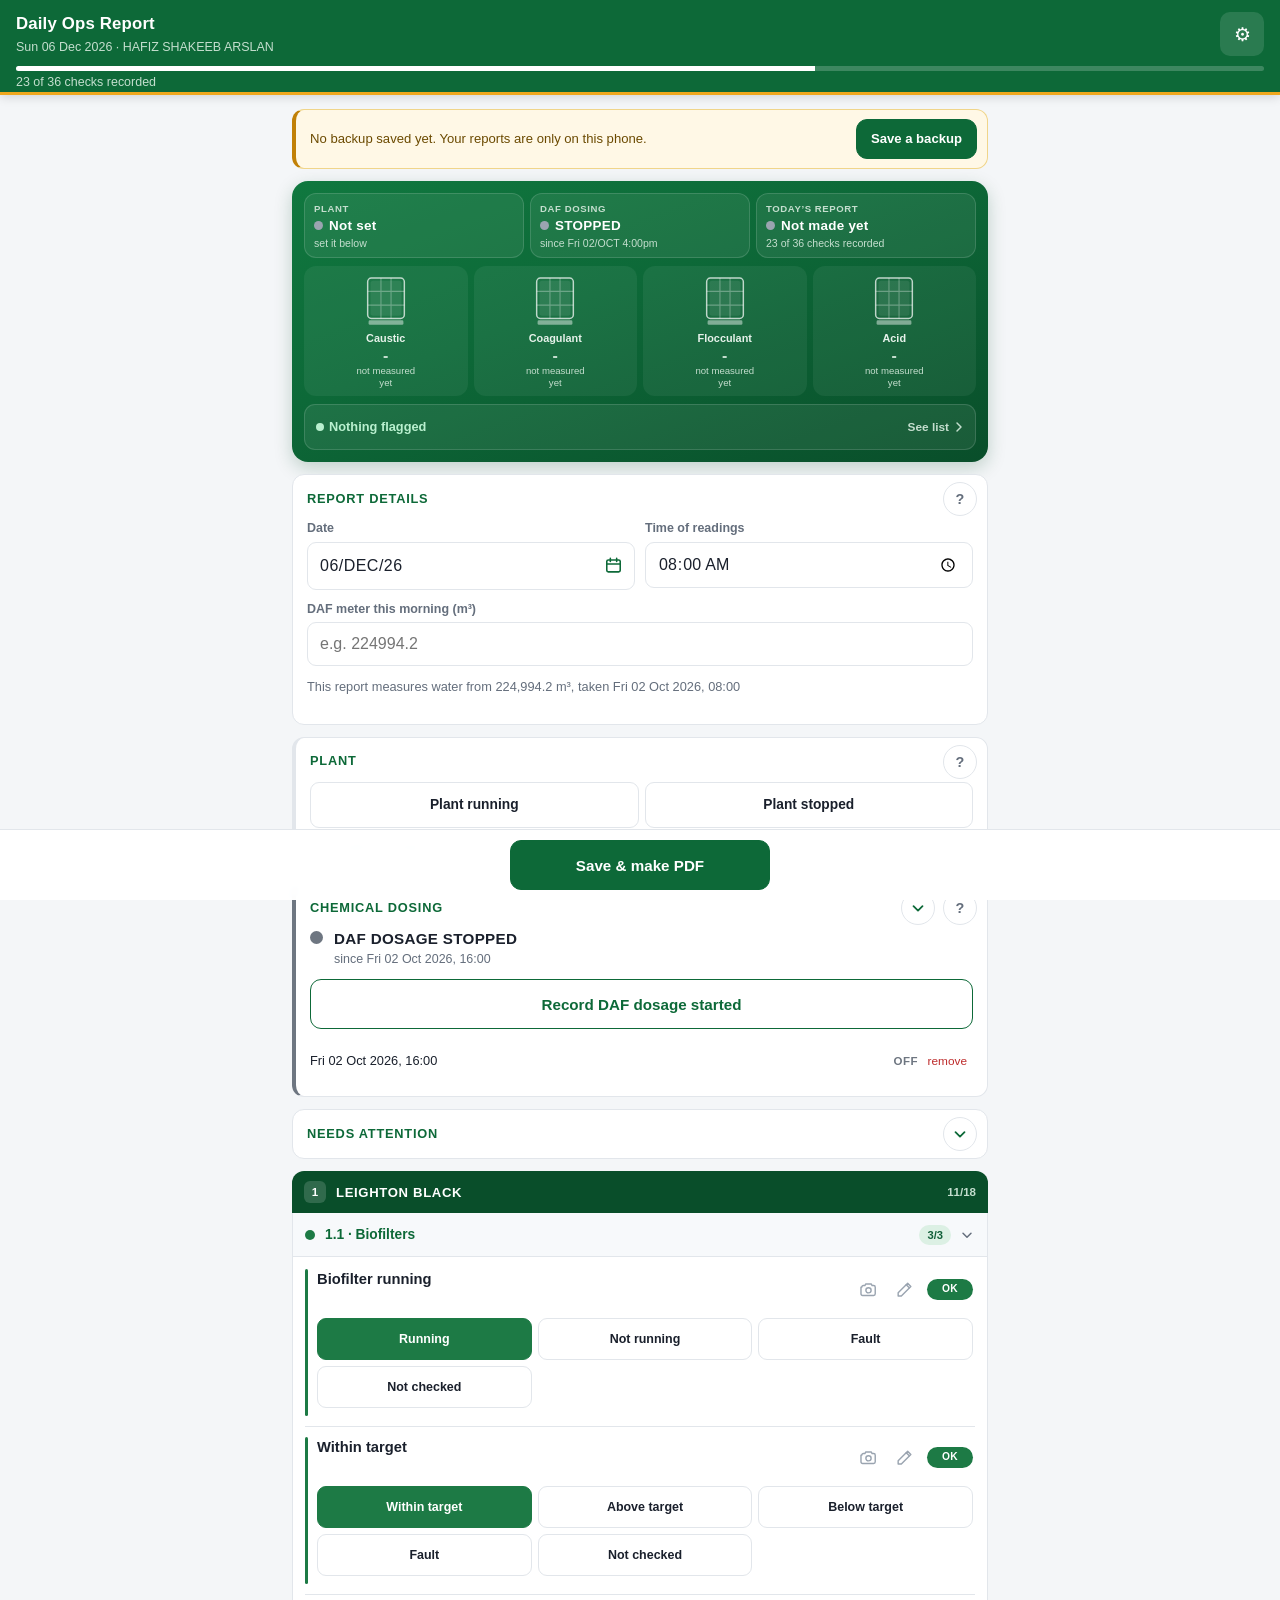
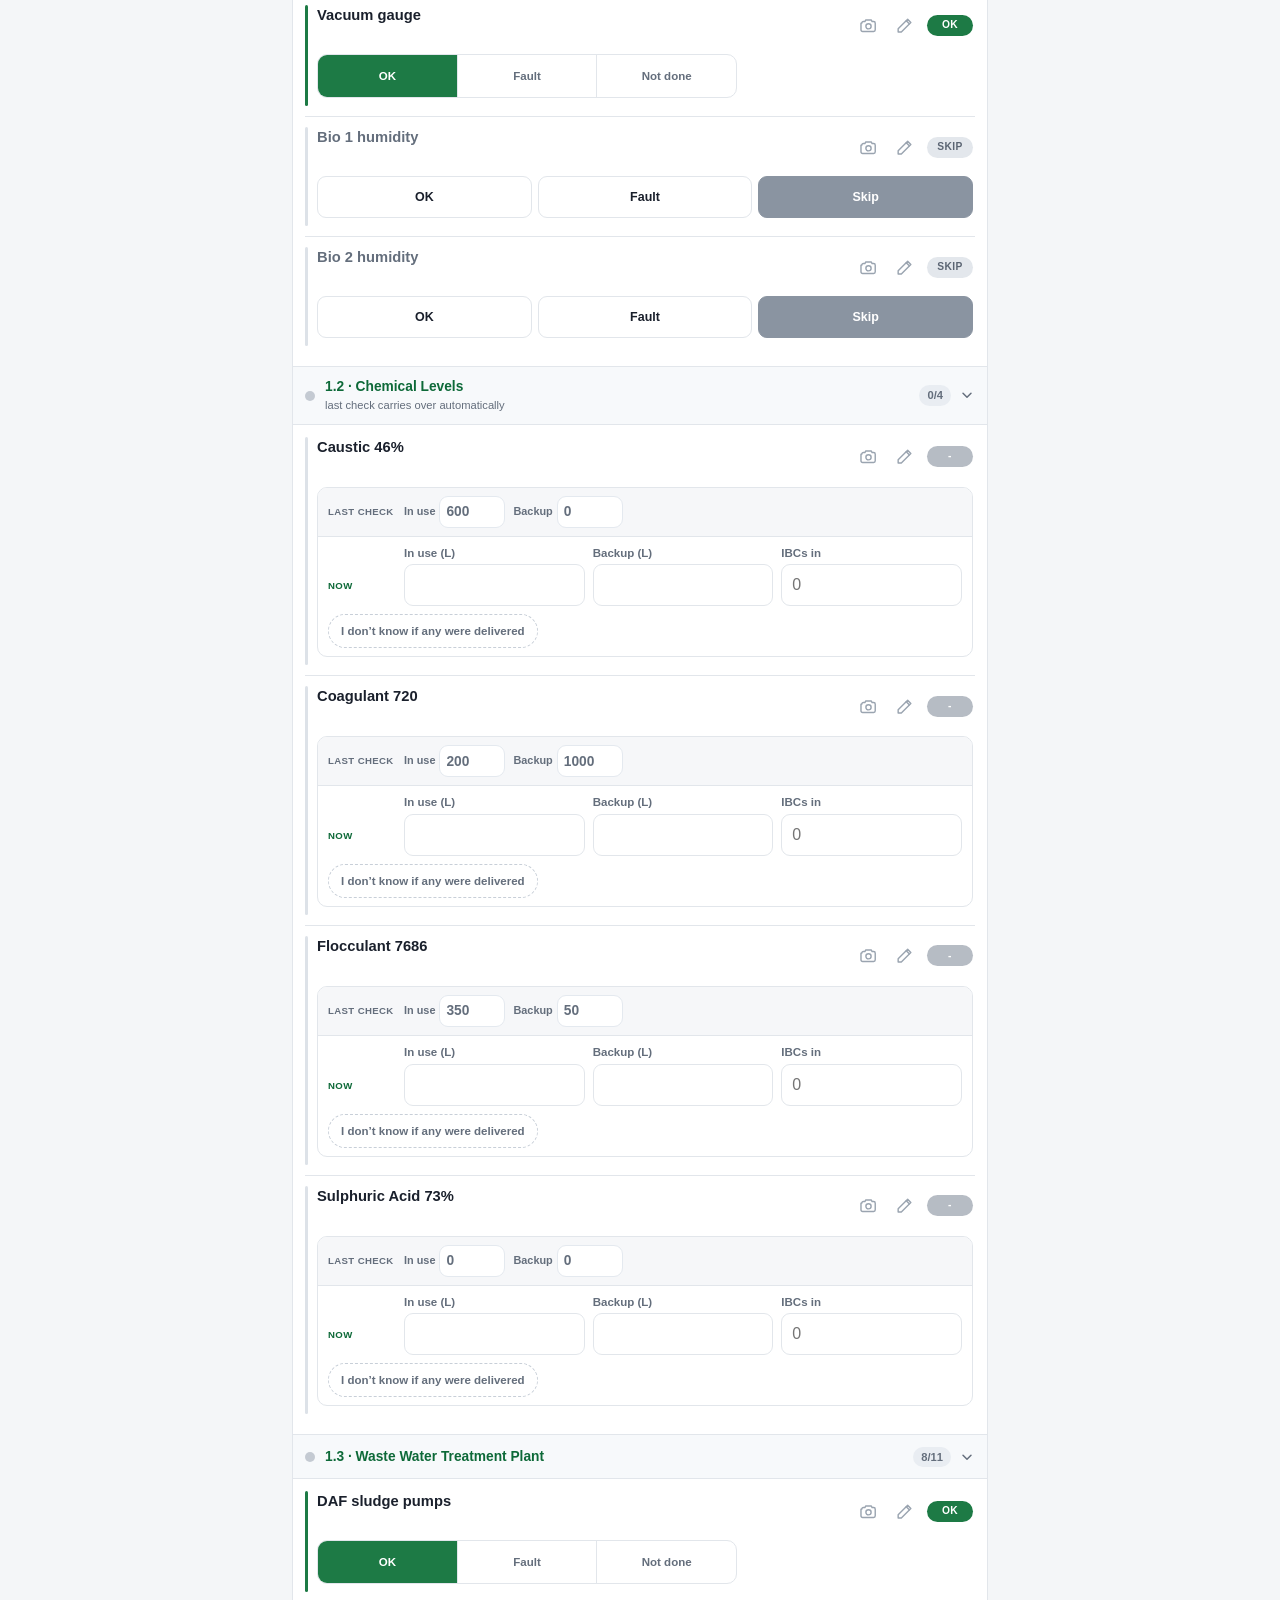
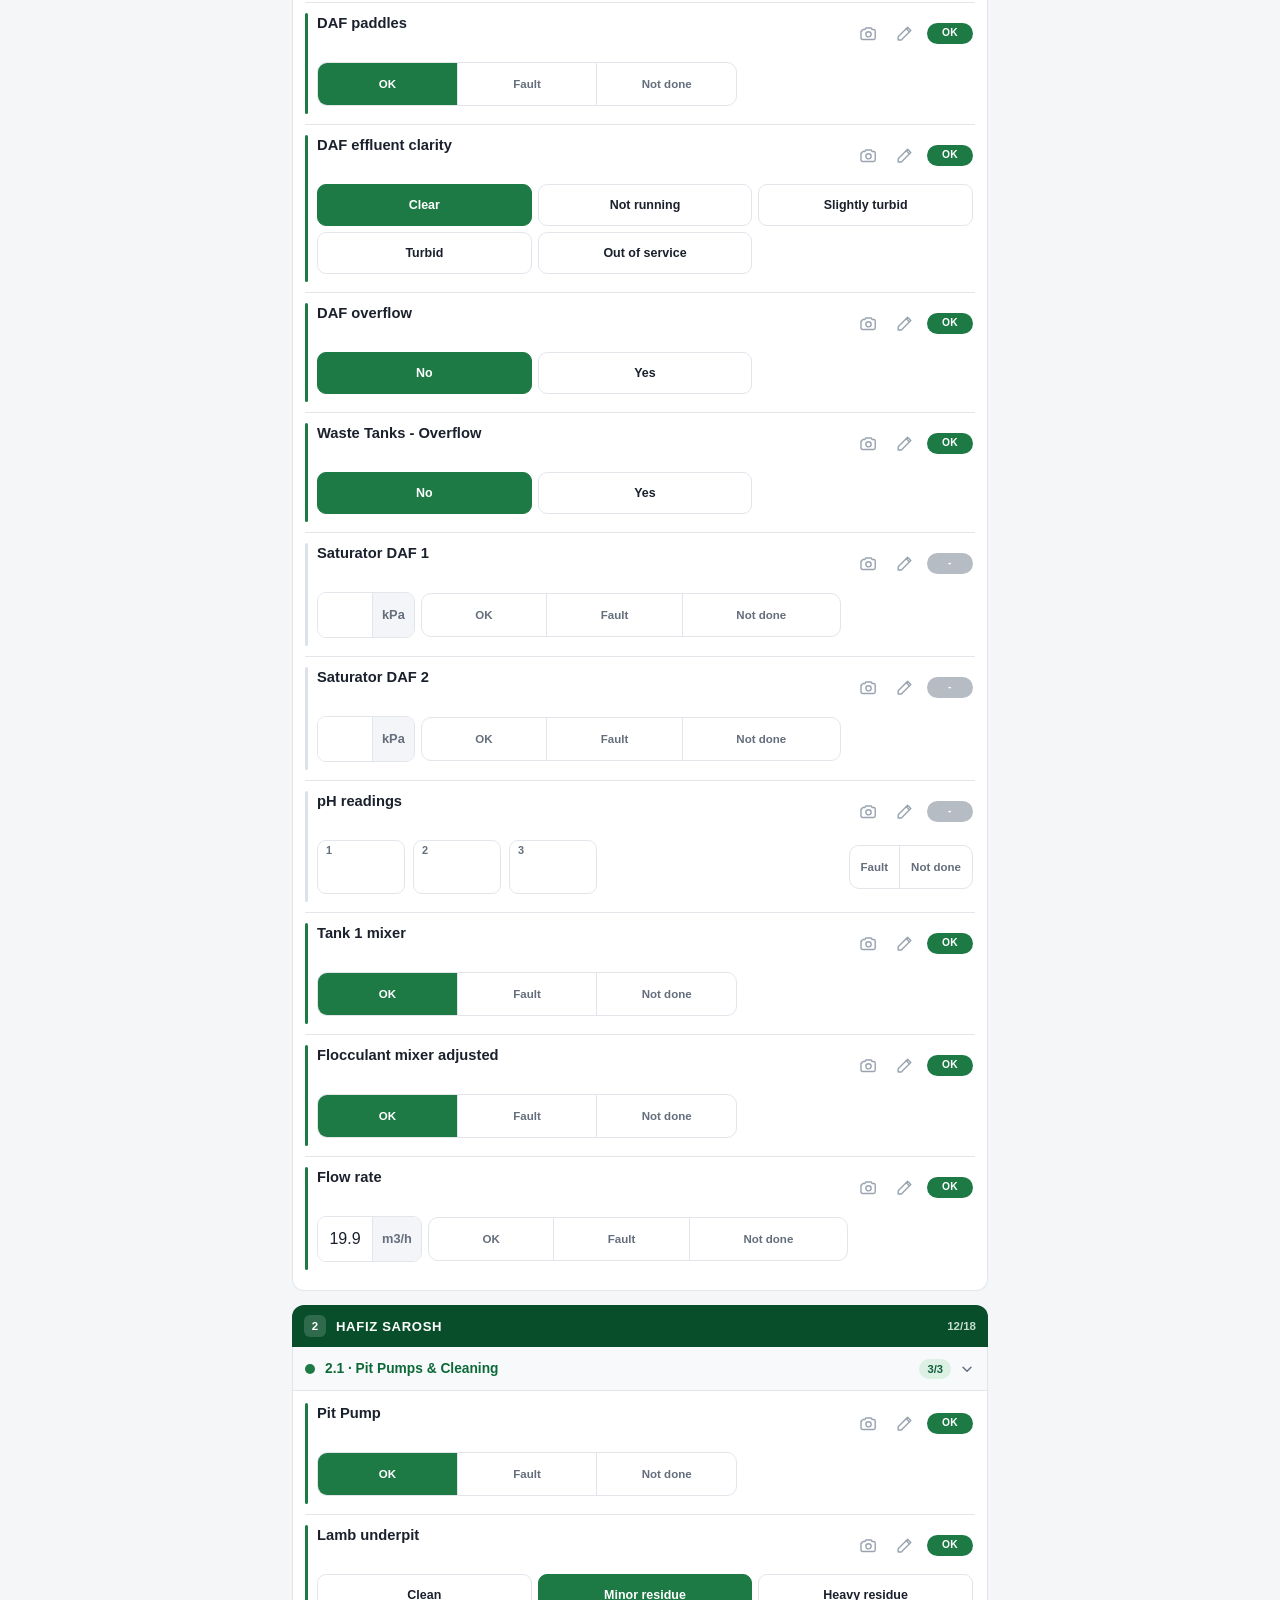
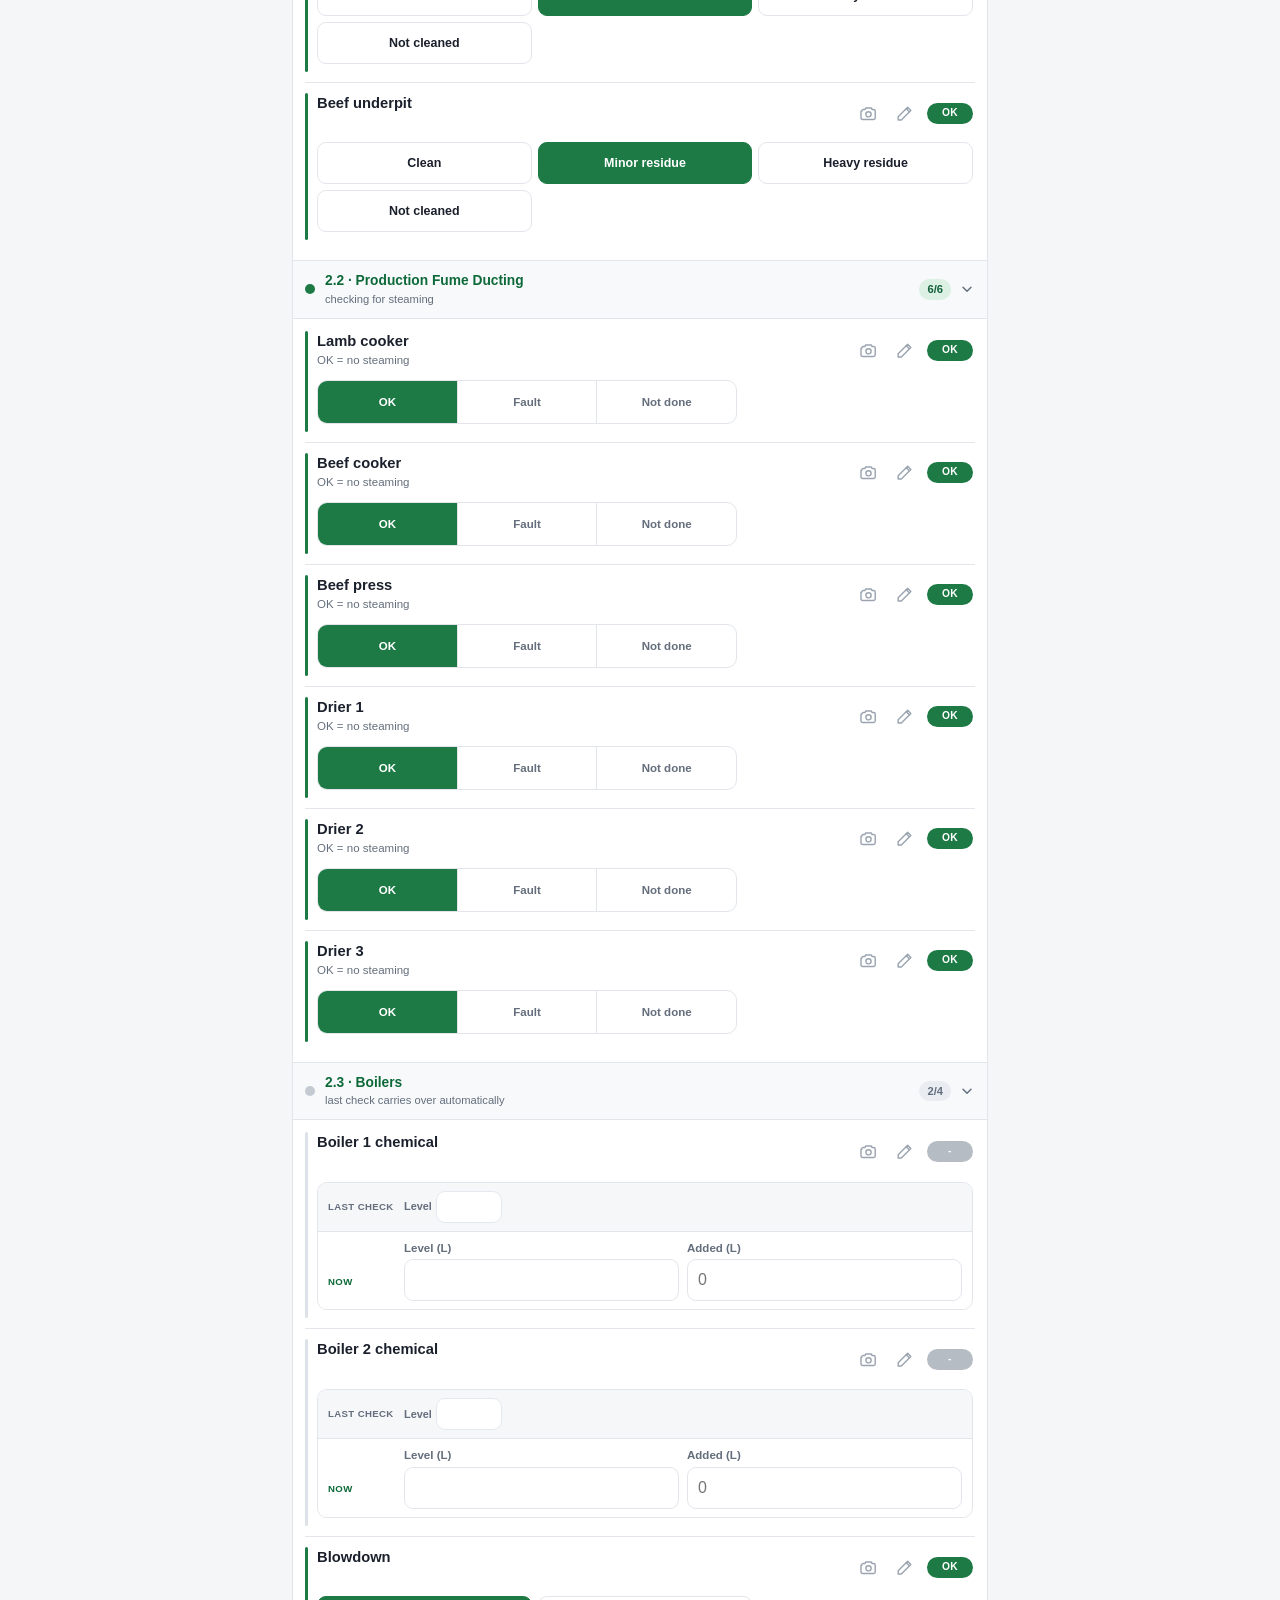
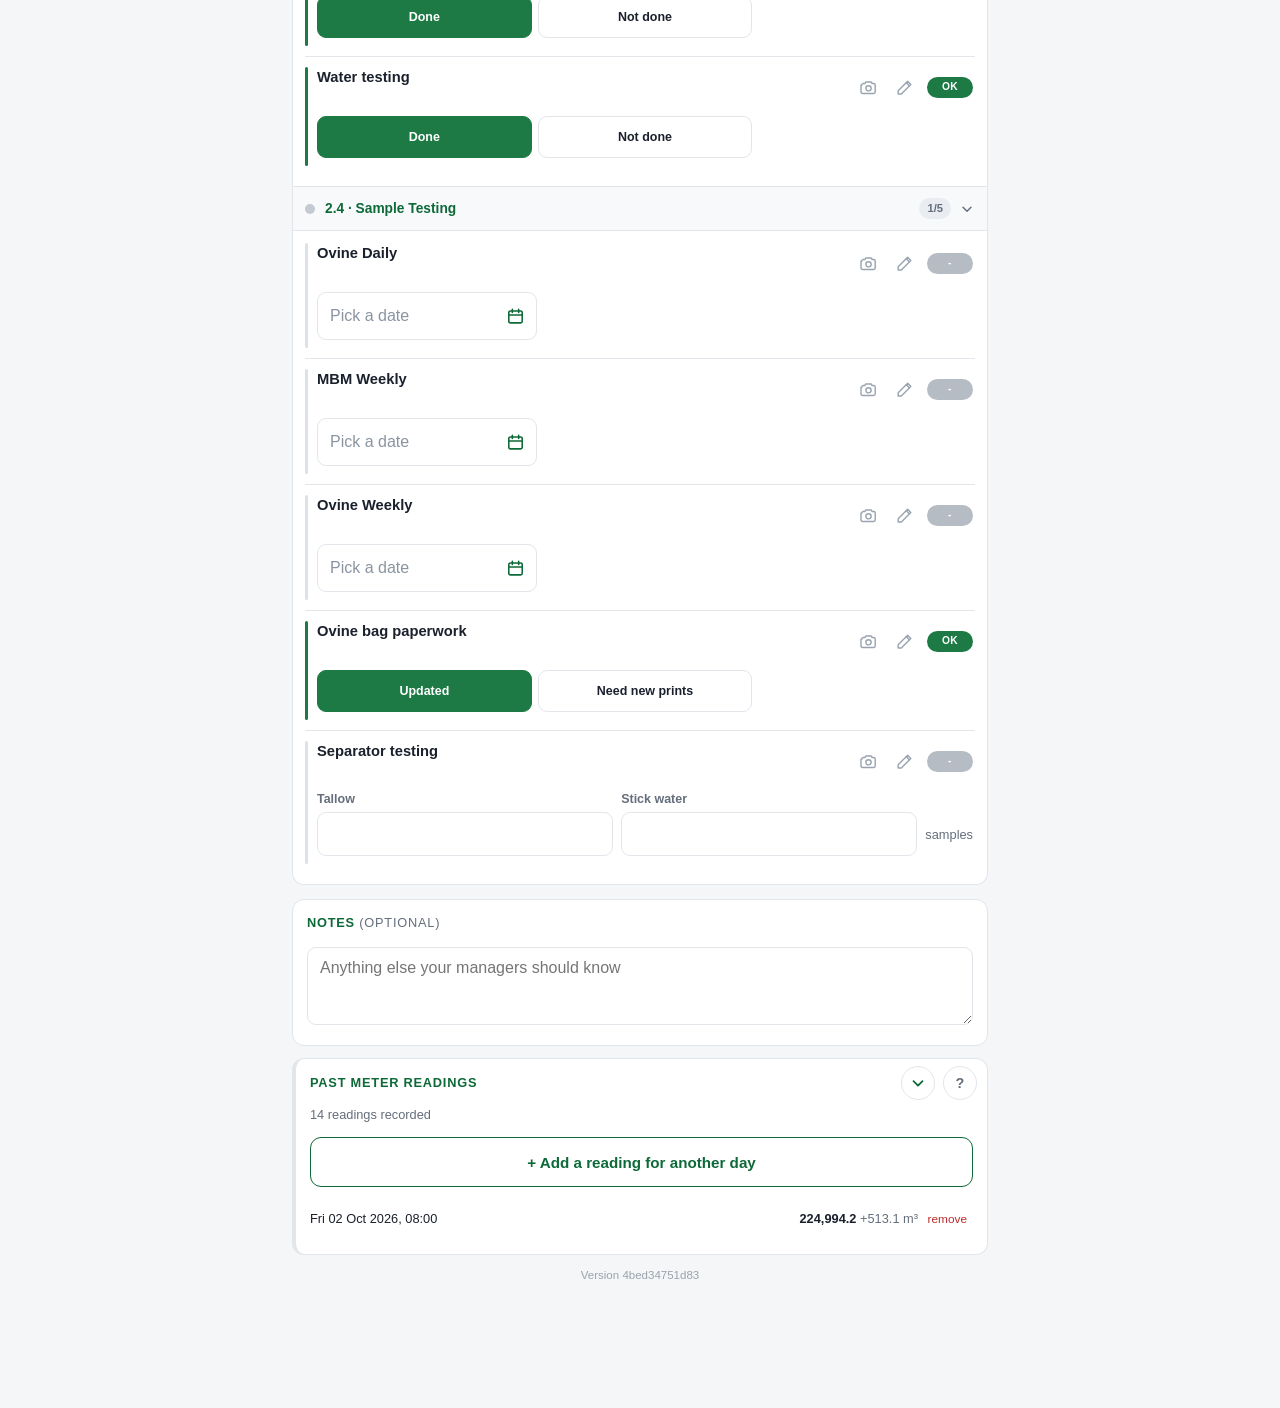
==== commit be00c73b: "Add files via upload" ====
--- a/index.html
+++ b/index.html
@@ -4,7 +4,7 @@
 <meta charset="utf-8">
 <meta name="viewport" content="width=device-width, initial-scale=1, viewport-fit=cover">
 <meta name="theme-color" content="#0d6938">
-<meta name="build-id" content="90b451120bc0">
+<meta name="build-id" content="4bed34751d83">
 <title>Daily Ops Report</title>
 <link rel="manifest" href="manifest.webmanifest">
 <link rel="icon" href="icon-192.png">
@@ -680,6 +680,11 @@
 .cbtn[aria-pressed="true"].watch { background: var(--watch-fill); border-color: var(--watch); color: var(--on-watch); }
 .cbtn[aria-pressed="true"].fault { background: var(--fault); border-color: var(--fault); }
 .cbtn[aria-pressed="true"].todo  { background: var(--todo);  border-color: var(--todo); }
+/* Skip: a quiet grey, because a skipped check is simply not reported. */
+.cbtn[aria-pressed="true"].skip  { background: #8a94a1; border-color: #8a94a1; }
+/* An answer that is normally a problem but is expected today - the biofilter
+   "Not running" while the plant is stopped - is not shown in red. */
+.item[data-eased="true"] .cbtn[aria-pressed="true"] { background: #8a94a1; border-color: #8a94a1; color: #fff; }
 
 .btn.full { width: 100%; flex: none; }
 
@@ -702,6 +707,13 @@
 .pill.fault { background: var(--fault); }
 .pill.todo { background: var(--todo); }
 .pill.blank { background: #b6bcc4; }
+.pill.skip { background: #e3e7ec; color: #5b6573; }
+/* A skipped row stays on the sheet, so it can be brought back, but reads as
+   set aside. */
+.item[data-state="skip"] .item-label { color: var(--slate); }
+
+/* Why a reading outside its limits is not flagged, e.g. "the plant is stopped". */
+.item-info { margin: 6px 0 0; font-size: .74rem; line-height: 1.35; color: var(--slate); }
 
 /* ---------------- photos ---------------- */
 
@@ -771,7 +783,18 @@
 .note-input { margin-top: 8px; }
 .note-input input { margin-top: 0; }
 
+/* ---------------- plant running or stopped ---------------- */
+.plant-card { border-left: 4px solid var(--line); }
+.plant-card.running { border-left-color: var(--ok); }
+.plant-card.stopped { border-left-color: var(--todo); }
+.plant-choice { margin-top: 0; }
+.plant-choice .cbtn { flex: 1 1 0; min-width: 0; min-height: 46px; font-size: .86rem; }
+.nag.plant-warn { margin: 11px 0 0; }
+.plant-note { margin: 10px 0 0; }
+
 /* ---------------- DAF running log ---------------- */
+/* Scrolled to from the plant card, so it has to land below the sticky top bar. */
+#dosingCard { scroll-margin-top: calc(var(--topbar-h) + 10px); }
 .dosing-card { border-left: 4px solid var(--line); }
 .dosing-card.running { border-left-color: var(--ok); }
 .dosing-card.stopped { border-left-color: var(--todo); }
@@ -1166,38 +1189,42 @@
   background: linear-gradient(160deg, #10783f 0%, var(--brand) 42%, var(--brand-dark) 100%);
   box-shadow: 0 6px 18px rgba(9, 78, 42, .22);
 }
-.dash-top { display: grid; grid-template-columns: 1fr 1fr; gap: 8px; }
+/* Three tiles: the plant, the DAF dosing and today's report. */
+.dash-top { display: grid; grid-template-columns: repeat(3, minmax(0, 1fr)); gap: 6px; }
 .dash-tile {
   min-width: 0;
-  padding: 9px 11px 8px;
+  padding: 8px 8px 7px 9px;
   border: 1px solid rgba(255,255,255,.14);
   border-radius: 12px;
   background: rgba(255,255,255,.07);
 }
 .dash-label {
   display: block;
-  font-size: .62rem;
+  font-size: .6rem;
   font-weight: 800;
-  letter-spacing: .08em;
+  letter-spacing: .06em;
   text-transform: uppercase;
   color: #c4dece;
   white-space: nowrap;
   overflow: hidden;
   text-overflow: ellipsis;
 }
+/* A third of the panel is narrow on a phone, so a longer state ("Not made
+   yet") is allowed onto a second line rather than being cut off. */
 .dash-state {
   display: flex;
-  align-items: center;
-  gap: 7px;
+  align-items: flex-start;
+  gap: 6px;
   margin-top: 3px;
-  font-size: .95rem;
+  font-size: .84rem;
   font-weight: 800;
+  line-height: 1.2;
   letter-spacing: .02em;
-  white-space: nowrap;
 }
 .dash-led {
-  flex: 0 0 10px;
-  width: 10px; height: 10px;
+  flex: 0 0 9px;
+  width: 9px; height: 9px;
+  margin-top: 3px;
   border-radius: 50%;
   background: #9aa4b0;
 }
@@ -1213,10 +1240,16 @@
 .dash-tile.warn .dash-state { color: #ffd98a; }
 .dash-sub {
   display: block;
-  margin-top: 1px;
-  font-size: .7rem;
+  margin-top: 2px;
+  font-size: .66rem;
   line-height: 1.3;
   color: #c4dece;
+}
+.dash-tile.warn .dash-sub { color: #ffd98a; font-weight: 700; }
+/* On a 360px phone a third of the panel is too narrow for "TODAY'S REPORT"
+   on one line, so it goes onto two rather than being cut short. */
+@media (max-width: 374px) {
+  .dash-label { white-space: normal; }
 }
 
 /* Four IBCs. The fill is the usage tank's level; the colour is the same
@@ -1347,6 +1380,11 @@
        from figures the sheet already works out; it adds nothing to the report. -->
   <section class="dash" id="dashboard" aria-label="The plant at a glance">
     <div class="dash-top">
+      <div class="dash-tile" id="dashPlant">
+        <span class="dash-label">Plant</span>
+        <span class="dash-state"><span class="dash-led"></span><span id="dashPlantState">Not set</span></span>
+        <span class="dash-sub" id="dashPlantSub">&nbsp;</span>
+      </div>
       <div class="dash-tile" id="dashDaf">
         <span class="dash-label">DAF dosing</span>
         <span class="dash-state"><span class="dash-led"></span><span id="dashDafState">Not logged</span></span>
@@ -1393,6 +1431,37 @@
       <input type="number" inputmode="decimal" step="any" id="fMeter" placeholder="e.g. 224994.2">
     </label>
     <p class="muted small" id="prevMeterNote">&nbsp;</p>
+  </section>
+
+  <!-- ---------- plant running or stopped ----------
+       Filled by renderPlant(). A switch kept from report to report until it
+       is changed, so it is only touched when the plant starts or stops. -->
+  <section class="card plant-card" id="plantCard">
+    <div class="card-head">
+      <h2>Plant</h2>
+      <div class="card-tools">
+        <button type="button" class="help-btn" data-help="helpPlant"
+                aria-expanded="false" aria-label="What this section is for">?</button>
+      </div>
+    </div>
+    <div class="help-text" id="helpPlant" hidden>
+      <p>Set this when the plant starts or stops. It stays as you set it, from one
+      report to the next, until you change it.</p>
+      <p>While the plant is stopped, the pH readings and a biofilter that is not
+      running are not flagged &mdash; they are expected then. The pH is also not
+      flagged whenever the DAF dosage was off at the time of the readings.</p>
+      <p>When the plant is running and the DAF dosage is stopped, this card asks
+      you to start the dosage.</p>
+    </div>
+    <div class="choicerow plant-choice">
+      <button type="button" class="cbtn ok" data-plant="running" aria-pressed="false">Plant running</button>
+      <button type="button" class="cbtn todo" data-plant="stopped" aria-pressed="false">Plant stopped</button>
+    </div>
+    <div class="nag plant-warn" id="plantWarn" hidden>
+      <span>The plant is running but the DAF dosage is stopped. Start the dosage, then record it.</span>
+      <button type="button" class="btn btn-primary" id="btnPlantDosing">Record start</button>
+    </div>
+    <p class="muted small plant-note" id="plantNote" hidden></p>
   </section>
 
   <!-- ---------- DAF running log ---------- -->
@@ -1663,8 +1732,10 @@
       The numbers that decide when a check is flagged. At or past
       <strong>Fault</strong> it is reported as a fault; at or past
       <strong>Monitor</strong>, as needing a watch. The four chemicals are judged
-      on how many days they will last. Their litre levels are only used until the
-      app has enough history to know how fast each one goes.
+      only on what is on site: <strong>Refill</strong> when the usage tank is at or
+      below its level, and <strong>Order</strong> when the backup is &mdash; counting
+      the IBC a refill will use, so one full IBC as backup with a low usage tank
+      says refill and order. An empty tank is red; a low one is amber.
     </div>
     <div id="thresholdForm"></div>
     <div class="sheet-foot">
@@ -1780,7 +1851,10 @@
   WATCH: 'watch',
   FAULT: 'fault',
   TODO: 'todo',
-  BLANK: 'blank'
+  BLANK: 'blank',
+  /* Left out on purpose: the check is not reported at all - not counted, not
+     flagged, and not printed. For a gauge that is known to be broken. */
+  SKIP: 'skip'
 };
 
 const STATUS_META = {
@@ -1788,7 +1862,8 @@
   watch: { label: 'Monitor',  short: 'WATCH', colour: [201, 138, 4],   wa: '\u26A0\uFE0F' },
   fault: { label: 'Fault',    short: 'FAULT', colour: [190, 44, 44],   wa: '\u274C' },
   todo:  { label: 'Not done', short: 'TODO',  colour: [110, 118, 129], wa: '\u2B1C' },
-  blank: { label: 'Not set',  short: '-',     colour: [160, 167, 175], wa: '\u2B1C' }
+  blank: { label: 'Not set',  short: '-',     colour: [160, 167, 175], wa: '\u2B1C' },
+  skip:  { label: 'Skipped',  short: 'SKIP',  colour: [160, 167, 175], wa: '\u2B1C' }
 };
 
 /* Every IBC on site holds this much. */
@@ -1804,10 +1879,6 @@
 
 /* The time of the morning walk, used when a report does not carry one. */
 const DEFAULT_READING_TIME = '08:00';
-
-/* A chemical's usage tank being completely empty is always a fault, whatever
-   the backup situation, so it needs no adjustable trigger. */
-const EMPTY_TANK = 0;
 
 /* Adjustable trigger levels. Readings without an entry here are not graded
    automatically and rely on the operator's own OK / Fault choice. */
@@ -1815,16 +1886,11 @@
   ph1:         { critLow: 4.9, warnLow: 5.0, warnHigh: 5.5, critHigh: 5.6 },
   ph2:         { critLow: 6.0, warnLow: 6.1, warnHigh: 6.5, critHigh: 6.7 },
   ph3:         { critLow: 6.0, warnLow: 6.1, warnHigh: 7.8, critHigh: 8.0 },
-  /* The four delivered chemicals are judged in days, not litres, once the app
-     has the history to know how fast each one goes - one set of litre levels
-     treated a chemical that lasts two weeks like one that lasts two days.
-     chemDays is the whole stock on site (time to order); chemTankDays is the
-     usage tank alone at the rate it empties while dosing (time to refill). */
-  chemDays:    { crit: 3,   warn: 7 },
-  chemTankDays:{ crit: 1,   warn: 2 },
-  // Litre levels: what the chemicals are judged on until that history exists.
-  chemInUse:   { crit: 300, warn: 500 },
-  chemBackup:  { crit: 0,   warn: 300 },
+  /* The four delivered chemicals are judged only on what is on site, in
+     litres - at the operator's request, Oct 2026. Days of usage are still
+     worked out and shown, but no longer decide the colour. See
+     chemicalStock() for the rule. */
+  chemStock:   { refillAt: 500, orderAt: 300 },
   boilerChem:  { crit: 50,  warn: 100 },
   saturator:   { critLow: 500, warnLow: 550, warnHigh: 600, critHigh: 650 },
   flow:        { critLow: 17, warnLow: 18, warnHigh: 20, critHigh: 21 }
@@ -1836,17 +1902,14 @@
    older build keeps whatever that build shipped and never sees a new default.
    The stamp lets boot() tell "these are just the old shipped numbers" apart
    from "the operator typed these", and only the former gets replaced. */
-const THRESHOLD_VERSION = 2;
+const THRESHOLD_VERSION = 3;
 
 /* Plain-language names for the Settings screen. */
 const TH_LABELS = {
   ph1:         'pH reading 1',
   ph2:         'pH reading 2',
   ph3:         'pH reading 3',
-  chemDays:    'Chemical stock on site - days left (time to order)',
-  chemTankDays:'Chemical usage tank - days of dosing left (time to refill)',
-  chemInUse:   'Chemical usage tank, litres - only until there is enough history',
-  chemBackup:  'Chemical backup stock, litres - only until there is enough history',
+  chemStock:   'Chemicals - the four IBCs (L)',
   boilerChem:  'Boiler chemical (L)',
   saturator:   'Saturator pressure (kPa)',
   flow:        'Flow rate (m3/h)'
@@ -1861,6 +1924,15 @@
 function mergeThresholds(saved) {
   const out = JSON.parse(JSON.stringify(DEFAULT_THRESHOLDS));
   if (!saved || typeof saved !== 'object') return out;
+  /* Before Oct 2026 the chemicals had separate usage-tank and backup groups.
+     Their "low" levels mean exactly what the two new ones do, so a level the
+     operator typed there is carried across rather than lost. */
+  if (!saved.chemStock || typeof saved.chemStock !== 'object') {
+    const oldRefill = Number(saved.chemInUse && saved.chemInUse.warn);
+    const oldOrder = Number(saved.chemBackup && saved.chemBackup.warn);
+    if (isFinite(oldRefill) && saved.chemInUse.warn !== undefined) out.chemStock.refillAt = oldRefill;
+    if (isFinite(oldOrder) && saved.chemBackup.warn !== undefined) out.chemStock.orderAt = oldOrder;
+  }
   Object.keys(out).forEach(group => {
     const savedGroup = saved[group];
     if (!savedGroup || typeof savedGroup !== 'object') return;
@@ -1904,6 +1976,14 @@
 const OK_FAULT_OPTIONS = [
   { value: 'ok',    label: 'OK',    status: STATUS.OK },
   { value: 'fault', label: 'Fault', status: STATUS.FAULT }
+];
+
+/* The biofilter humidity sensors have been out of action for a long time with
+   no repair date, so the rows can be skipped: left off the report entirely
+   rather than reported as a fault every single day. */
+const HUMIDITY_OPTIONS = [
+  ...OK_FAULT_OPTIONS,
+  { value: 'skip',  label: 'Skip',  status: STATUS.SKIP }
 ];
 
 // For "is it overflowing?" style questions, where No is the good answer.
@@ -1979,15 +2059,17 @@
         id: 'biofilters',
         title: 'Biofilters',
         items: [
-          { id: 'bio_running', label: 'System running', type: 'choice', options: RUNNING_OPTIONS,
-            default: { choice: 'running' } },
+          // The biofilter is meant to be off while the plant is stopped, so
+          // "Not running" is only a problem while the plant is running.
+          { id: 'bio_running', label: 'Biofilter running', type: 'choice', options: RUNNING_OPTIONS,
+            default: { choice: 'running' }, okWhenPlantStopped: ['notrunning'] },
           { id: 'bio_target',  label: 'Within target',  type: 'choice', options: TARGET_OPTIONS,
             default: { choice: 'within' } },
           { id: 'bio_vacuum',  label: 'Vacuum gauge',   type: 'status', default: { status: STATUS.OK } },
-          { id: 'bio1_rh',     label: 'Bio 1 humidity', type: 'choice', options: OK_FAULT_OPTIONS,
-            default: { choice: 'fault' } },
-          { id: 'bio2_rh',     label: 'Bio 2 humidity', type: 'choice', options: OK_FAULT_OPTIONS,
-            default: { choice: 'fault' } }
+          { id: 'bio1_rh',     label: 'Bio 1 humidity', type: 'choice', options: HUMIDITY_OPTIONS,
+            default: { choice: 'skip' } },
+          { id: 'bio2_rh',     label: 'Bio 2 humidity', type: 'choice', options: HUMIDITY_OPTIONS,
+            default: { choice: 'skip' } }
         ]
       },
       {
@@ -2022,8 +2104,11 @@
             decimals: 0 },
           {
             // Each reading comes off a different point, so each has its own limits.
+            // With no chemical going in, the pH drifts as a matter of course, so
+            // the readings are not judged while the plant is stopped or the DAF
+            // dosage was off at the time they were taken.
             id: 'ph', label: 'pH readings', type: 'multi',
-            decimals: 1, display: 'slash', inputWidth: 'narrow',
+            decimals: 1, display: 'slash', inputWidth: 'narrow', restsWithDosing: true,
             fields: [
               { key: 'a', label: '1', threshold: 'ph1' },
               { key: 'b', label: '2', threshold: 'ph2' },
@@ -2218,19 +2303,58 @@
   return grades.length ? worstOf(grades) : STATUS.OK;
 }
 
-/* Chemical tanks are judged purely on their levels, using the trigger levels
-   in Settings. How many days of stock remain is reported as information but
-   never changes the status. */
-function gradeChemical(v, thresholds) {
-  const inUse = num(v.inUse);
-  const backup = num(v.backup);
-  const grades = [];
-  if (inUse !== null) grades.push(gradeNumber(inUse, 'chemInUse', thresholds));
-  if (backup !== null) grades.push(gradeNumber(backup, 'chemBackup', thresholds));
-  return grades.length ? worstOf(grades) : STATUS.BLANK;
-}
-
-const SEVERITY_ORDER = [STATUS.OK, STATUS.BLANK, STATUS.TODO, STATUS.WATCH, STATUS.FAULT];
+/* What one of the four delivered chemicals needs, judged only on what is on
+   site: the usage tank and the backup, in litres. How many days the stock
+   will last is still worked out and shown, but it no longer sets the colour.
+
+     Refill  the usage tank is at or below the refill level
+     Order   the backup is at or below the order level - counting the IBC a
+             refill is about to use. So one full IBC sitting as backup, with a
+             low usage tank, says "refill, and order backup": once it has gone
+             into the usage tank there is no backup left.
+
+   Red when a tank is empty, amber when one is only low. The badge names the
+   job and the reason is a few words, because the IBC drawings already show
+   the levels. Returns null when neither level was typed. */
+function chemicalStock(inUse, backup, levels) {
+  const t = levels || DEFAULT_THRESHOLDS.chemStock;
+  const u = inUse === null || inUse === undefined ? null : Math.max(0, inUse);
+  const b = backup === null || backup === undefined ? null : Math.max(0, backup);
+  if (u === null && b === null) return null;
+
+  const tankEmpty = u !== null && u <= 0;
+  const refill = u !== null && u <= t.refillAt;
+  const backupEmpty = b !== null && b <= 0;
+  // What the backup will be down to once a refill has taken one IBC from it.
+  const left = b === null ? null : (refill ? b - IBC_LITRES : b);
+  const order = left !== null && left <= t.orderAt;
+
+  let action;
+  let reason;
+  if (tankEmpty && backupEmpty) {
+    action = 'OUT OF STOCK';
+    reason = 'out of stock, order now';
+  } else if (refill && backupEmpty) {
+    // Nothing to refill from, so ordering is the only job.
+    action = 'ORDER';
+    reason = 'usage tank low, no backup, order now';
+  } else if (refill && order) {
+    action = 'REFILL + ORDER';
+    reason = tankEmpty ? 'usage tank empty, refill now, order backup' : 'refill usage tank, order backup';
+  } else if (refill) {
+    action = 'REFILL';
+    reason = tankEmpty ? 'usage tank empty, refill now' : 'refill usage tank';
+  } else if (order) {
+    action = 'ORDER';
+    reason = backupEmpty ? 'no backup left, order now' : 'order backup';
+  } else {
+    return { status: STATUS.OK, action: null, reason: '' };
+  }
+  return { status: tankEmpty || backupEmpty ? STATUS.FAULT : STATUS.WATCH, action, reason };
+}
+
+// Skipped sits below OK, so it can never be the worst of anything.
+const SEVERITY_ORDER = [STATUS.SKIP, STATUS.OK, STATUS.BLANK, STATUS.TODO, STATUS.WATCH, STATUS.FAULT];
 
 function worstOf(list) {
   let worst = STATUS.OK;
@@ -2309,18 +2433,14 @@
 }
 
 /* Wording for the badge. "Fault" is right for a broken pump but not for a
-   tank that simply needs topping up or reordering. */
-function stockBadge(item, status, reason) {
+   tank that simply needs topping up. The four chemicals name their own job
+   (chemicalStock), so this is for the boiler tanks and for a status that was
+   tapped by hand. */
+function stockBadge(item, status) {
   if (!needsAction(status)) return STATUS_META[status].short;
   // Boiler dose tanks are mixed and topped up in house, so they are only ever
   // a refill job - never a reorder.
   if (item && item.topUp === 'litres') return 'REFILL';
-  // For the delivered chemicals, no backup left is the more serious problem,
-  // so that is the action named.
-  if (/no backup stock|backup very low/.test(reason)) return 'REORDER';
-  if (/usage tank/.test(reason)) return 'REFILL';
-  if (status === STATUS.FAULT) return 'REORDER';
-  if (status === STATUS.WATCH) return 'LOW';
   return STATUS_META[status].short;
 }
 
@@ -3544,8 +3664,22 @@
   const waterNow = (daf.length && spanWhole)
     ? dosedWater(spanFrom, spanTo, meterFrom, meterTo, daf, flowRate, log) : null;
 
+  /* Whether the plant is running, as set on the sheet, and whether the DAF
+     dosage was on when this morning's readings were taken.
+
+     With no chemical going in the pH drifts as a matter of course, and with
+     the plant stopped the biofilter is meant to be off, so neither is a
+     problem then. The dosing is read at the time of the readings, not the
+     time the PDF is made, because that is when the pH was taken. With nothing
+     in the dosing log at all it is not known, so the pH is judged as usual. */
+  const plant = state.plant === 'running' || state.plant === 'stopped' ? state.plant : null;
+  const dosingOffAtReading = daf.length > 0 && !dosingOnNow(daf, nowStamp);
+  // Why a reading is not judged, in the words printed beside it.
+  const pausedBy = plant === 'stopped' ? 'plant stopped' : (dosingOffAtReading ? 'DAF dosing off' : null);
+
   const result = {
-    items: {}, counts: { ok: 0, watch: 0, fault: 0, todo: 0, blank: 0 },
+    items: {}, counts: { ok: 0, watch: 0, fault: 0, todo: 0, blank: 0, skip: 0 },
+    plant, dosingOffAtReading, readingAt: nowStamp,
     actions: {}, gapDays, dosingHours,
     waterNow, flowRate,
     // The two moments the water figures cover, so the report can label them.
@@ -3593,17 +3727,26 @@
         let reason = '';
         const extra = [];
         let sum = null;
-        // Set for a chemical judged on days left: REORDER, ORDER SOON or REFILL.
+        // Set for one of the four chemicals: the job its stock calls for.
         let stockAction = null;
+        // Why a reading that would otherwise be flagged is not, e.g. "plant stopped".
+        let eased = null;
 
         if (item.type === 'status') {
           status = manual || STATUS.BLANK;
           display = STATUS_META[status].label;
 
         } else if (item.type === 'choice') {
-          const auto = gradeChoice(item, v.choice);
+          let auto = gradeChoice(item, v.choice);
+          // "Not running" is expected of the biofilter while the plant is stopped.
+          if (plant === 'stopped' && needsAction(auto)
+            && (item.okWhenPlantStopped || []).includes(v.choice)) {
+            auto = STATUS.OK;
+            eased = 'plant stopped';
+          }
           status = manual || auto;
           display = v.choice ? choiceLabel(item, v.choice) : (manual ? STATUS_META[status].label : '-');
+          if (status === STATUS.SKIP) display = STATUS_META.skip.label;
           if (v.choice && needsAction(status)) reason = choiceLabel(item, v.choice).toLowerCase();
 
         } else if (item.type === 'number') {
@@ -3619,7 +3762,14 @@
         } else if (item.type === 'multi') {
           const readings = item.fields.map(f => num(v[f.key]));
           const any = readings.some(r => r !== null);
-          status = manual || gradeMulti(item, v, thresholds);
+          let auto = gradeMulti(item, v, thresholds);
+          // The pH is not judged while nothing is being dosed. A status tapped
+          // by hand still counts, since that is the operator's own call.
+          if (item.restsWithDosing && pausedBy && needsAction(auto)) {
+            auto = STATUS.OK;
+            eased = pausedBy;
+          }
+          status = manual || auto;
           if (!any) {
             display = manual ? 'Not recorded' : '-';
           } else if (item.display === 'labelled') {
@@ -3656,25 +3806,18 @@
                 ? hoursLeft / stats.hoursPerDay
                 : daysLeftFromAverage(onHand, stats.avgPerDay));
 
-          /* The four delivered chemicals are judged on how long they will last
-             once that is known; until then, and always for the boiler tanks,
-             on their litre levels. "Known" means at least two days of usage
-             behind it - the same bar the stock sum sets before it will quote an
-             average. One day alone is too jumpy to judge on, and the colour
-             must not claim more than the sum underneath it does. */
-          const rateKnown = stats.daysCovered >= 2;
-          const byDays = hasAny && item.hasBackup && item.topUp === 'ibc' && rateKnown
-            ? chemicalByDays({
-              inUse, backup, onHand, daysLeft: left,
-              perDosingDay: stats.avgPerHour ? stats.avgPerHour * 24 : null
-            }, thresholds)
+          /* The four delivered chemicals are judged only on what is on site -
+             the usage tank and the backup - and their badge names the job:
+             refill, order, or both. The days left above are still worked out
+             for the stock sum and the dashboard, but no longer set the colour.
+             The boiler tanks keep their own litre levels. */
+          const chem = hasAny && item.hasBackup && item.topUp === 'ibc'
+            ? chemicalStock(inUse, backup, thresholds.chemStock)
             : null;
-          if (byDays) stockAction = byDays.action;
+          if (chem) stockAction = chem.action;
           const levelStatus = !hasAny ? STATUS.BLANK
-            : byDays ? byDays.status
-              : item.hasBackup
-                ? gradeChemical(v, thresholds)
-                : gradeNumber(v.inUse, item.threshold, thresholds);
+            : chem ? chem.status
+              : gradeNumber(v.inUse, item.threshold, thresholds);
 
           status = manual || levelStatus;
           display = hasAny
@@ -3688,23 +3831,25 @@
               dosingHours, hoursLeft, waterNow, waterLeft);
           }
 
+          /* A chemical's reason is the job in a few words and nothing more: the
+             IBC drawings already show how much is in each tank, so the levels
+             and days repeated in the action list only crowded it. A delivery
+             that was not recorded is still said, in the stock sum below the
+             readings. The boiler tanks keep their fuller wording. */
           const bits = [];
-          if (hasAny) {
-            if (byDays) {
-              bits.push(...byDays.reasons);
-            } else if (item.hasBackup) {
-              const lvl = chemicalReason(v, thresholds);
-              if (lvl) bits.push(lvl);
-            } else {
+          if (chem) {
+            if (chem.reason) bits.push(chem.reason);
+          } else {
+            if (hasAny) {
               const lvl = numberReason(item, inUse, item.threshold, thresholds, levelStatus);
               if (lvl) bits.push(lvl);
             }
-          }
-          if (usage && usage.unconfirmed) bits.push('usage not confirmed');
-          if (usage && usage.missingLitres > 0) {
-            bits.push(usage.missingIbcs > 0
-              ? `stock rose unexpectedly - at least ${plural(usage.missingIbcs, 'IBC')} not recorded`
-              : `stock rose unexpectedly - ${fmtQty(usage.missingLitres)} ${item.unit} not accounted for`);
+            if (usage && usage.unconfirmed) bits.push('usage not confirmed');
+            if (usage && usage.missingLitres > 0) {
+              bits.push(usage.missingIbcs > 0
+                ? `stock rose unexpectedly - at least ${plural(usage.missingIbcs, 'IBC')} not recorded`
+                : `stock rose unexpectedly - ${fmtQty(usage.missingLitres)} ${item.unit} not accounted for`);
+            }
           }
           reason = bits.join(', ');
 
@@ -3717,10 +3862,7 @@
             daysCovered: stats.daysCovered, hoursCovered: stats.hoursCovered,
             hoursLeft, daysLeft: left,
             unconfirmed: !!(usage && usage.unconfirmed),
-            status,
-            // How urgent the days-left figure itself is, apart from the usage
-            // tank, so the stock table colours "15 days" by the 15 days.
-            daysStatus: byDays ? byDays.daysStatus : null
+            status
           });
 
         } else if (item.type === 'date') {
@@ -3742,14 +3884,21 @@
           else if (status === STATUS.TODO) reason = 'not completed';
         }
 
+        // Said beside the reading, so a value outside its limits printed with a
+        // tick is never a mystery: "7.1 / 6.3 / 6.0 (plant stopped)".
+        const isEased = !!eased && !manual;
+        if (isEased && display !== '-') display = `${display} (${eased})`;
+
         result.counts[status] = (result.counts[status] || 0) + 1;
         const photos = (v.photos || []).filter(id => state.photos && state.photos[id]);
-        const optBadge = item.type === 'choice' ? optionBadge(item, v.choice) : null;
+        // An eased "Not running" must not keep its red NOT RUNNING wording.
+        const optBadge = item.type === 'choice' && !isEased ? optionBadge(item, v.choice) : null;
         const badge = item.type === 'stock'
-          ? (stockAction && !manual && needsAction(status) ? stockAction : stockBadge(item, status, reason))
+          ? (stockAction && !manual && needsAction(status) ? stockAction : stockBadge(item, status))
           : (optBadge || STATUS_META[status].short);
         result.items[item.id] = {
           status, badge, display, reason, extra, sum,
+          eased: isEased ? eased : null,
           // A red badge should never be a mystery, so the explanation is
           // printed - unless it is generic, or just repeats the value already
           // shown on the row.
@@ -3994,100 +4143,6 @@
 function listOf(arr) {
   if (arr.length === 1) return arr[0];
   return arr.slice(0, -1).join(', ') + ' and ' + arr[arr.length - 1];
-}
-
-/* Why a chemical is flagged on its litre levels - the rule used until there is
-   enough history to know how fast it goes (see chemicalByDays).
-
-   "Empty" and "no backup" are only ever said of nothing at all. Anything at or
-   under the fault level used to be called "usage tank empty", so a tank with
-   200 L in it told the managers it was empty. */
-function chemicalReason(v, thresholds) {
-  const bits = [];
-  const inUse = num(v.inUse), backup = num(v.backup);
-  // Backup first: with nothing in reserve, refilling is not an option.
-  if (backup !== null) {
-    const tb = thresholds.chemBackup;
-    if (backup <= 0) bits.push('no backup stock');
-    else if (backup <= tb.crit) bits.push(`backup very low (${fmtQty(backup)} L)`);
-    else if (tb.warn > tb.crit && backup <= tb.warn) bits.push(`backup low (${fmtQty(backup)} L)`);
-  }
-  if (inUse !== null) {
-    const ti = thresholds.chemInUse;
-    if (inUse <= EMPTY_TANK) bits.push('usage tank empty');
-    else if (inUse <= ti.crit) bits.push(`usage tank very low (${fmtQty(inUse)} L)`);
-    else if (inUse <= ti.warn) bits.push(`usage tank low (${fmtQty(inUse)} L)`);
-  }
-  return bits.join(', ');
-}
-
-/* Judges a delivered chemical on how long it will last, not on litres.
-
-   One set of litre levels treated all four chemicals alike, but they go at
-   very different rates: in the recorded figures 400 L of flocculant lasted
-   about 13 days while 600 L of caustic lasted about 2. How long the stock
-   lasts is what decides when to order or refill, so that is what the colour
-   follows. Two questions, each with its own trigger levels in Settings:
-
-     - the stock on site (usage tank + backup): is it time to order?
-     - the usage tank on its own, at the rate it empties while dosing: is it
-       time to refill it from the backup? Judged at the dosing rate rather
-       than the calendar average, so a quiet weekend in the average cannot hide
-       a tank that will run dry tomorrow.
-
-   An empty usage tank is always a fault. Returns null while the app does not
-   yet know how fast the chemical goes; the caller then falls back to litres.
-   Only the colour and its explanation are decided here - every figure comes
-   from the existing usage and days-left working, unchanged. */
-function chemicalByDays(s, thresholds) {
-  if (s.daysLeft === null || s.daysLeft === undefined || !isFinite(s.daysLeft)) return null;
-  const td = thresholds.chemDays;
-  const tt = thresholds.chemTankDays;
-  const reasons = [];
-
-  // Stock on site: when to order.
-  let daysStatus = STATUS.OK;
-  if (s.daysLeft <= td.crit) daysStatus = STATUS.FAULT;
-  else if (s.daysLeft <= td.warn) daysStatus = STATUS.WATCH;
-  if (daysStatus !== STATUS.OK) {
-    const onSite = `${fmtQty(s.onHand)} L on site`;
-    if (s.onHand <= 0) reasons.push('none left on site');
-    else if (s.daysLeft < 1) reasons.push(`less than a day of stock left (${onSite})`);
-    else if (daysStatus === STATUS.FAULT) reasons.push(`only ${fmtDays(s.daysLeft)} of stock left (${onSite})`);
-    else reasons.push(`about ${fmtDays(s.daysLeft)} of stock left (${onSite})`);
-  }
-
-  // The usage tank: when to refill. Only asked when there is backup to refill
-  // from - with none, the tank is the whole stock and the question above has
-  // already said everything.
-  let tankStatus = STATUS.OK;
-  if (s.backup !== null && s.backup > 0 && s.inUse !== null) {
-    if (s.inUse <= EMPTY_TANK) {
-      tankStatus = STATUS.FAULT;
-      reasons.push('usage tank empty');
-    } else {
-      const tankDays = s.perDosingDay
-        ? s.inUse / s.perDosingDay
-        : (s.onHand > 0 ? s.daysLeft * s.inUse / s.onHand : 0);
-      if (tankDays <= tt.crit) tankStatus = STATUS.FAULT;
-      else if (tankDays <= tt.warn) tankStatus = STATUS.WATCH;
-      if (tankStatus !== STATUS.OK) {
-        reasons.push(`usage tank down to ${fmtQty(s.inUse)} L, `
-          + (tankDays < 1 ? 'less than a day' : `about ${fmtDays(tankDays)}`) + ' of dosing');
-      }
-    }
-  }
-
-  const status = worstOf([daysStatus, tankStatus]);
-  // When both ask for something, running out on site is the bigger problem,
-  // so ordering is the action named.
-  let action = null;
-  if (needsAction(daysStatus) && SEVERITY_ORDER.indexOf(daysStatus) >= SEVERITY_ORDER.indexOf(tankStatus)) {
-    action = daysStatus === STATUS.FAULT ? 'REORDER' : 'ORDER SOON';
-  } else if (needsAction(tankStatus)) {
-    action = 'REFILL';
-  }
-  return { status, daysStatus, reasons, action };
 }
 
 /* ------------------------------------------------------------------
@@ -4417,7 +4472,12 @@
   /* ---- 6. detail sections ---- */
   const photoOrder = [];
 
+  // A skipped check is left off the report altogether, and so is a group or
+  // a section with nothing else in it.
+  const shownItems = (group) => group.items.filter(i => evaluated.items[i.id].status !== STATUS.SKIP);
+
   CHECKLIST.forEach(section => {
+    if (!section.groups.some(g => shownItems(g).length)) return;
     doc.ensure(64);
     doc.roundRect(L, doc.y, W, 22, 4, { fill: BRAND.green });
     doc.rect(L + 10, doc.y + 7, 2.4, 8, { fill: BRAND.gold });
@@ -4426,14 +4486,16 @@
     doc.y += 22 + 11;
 
     section.groups.forEach(group => {
+      const items = shownItems(group);
+      if (!items.length) return;
       const heading = `${group.number}  ${group.title}` + (group.note ? `  (${group.note})` : '');
-      const compactItems = group.items.filter(i => i.compact && evaluated.items[i.id].sum);
-      const rest = group.items.filter(i => !compactItems.includes(i));
+      const compactItems = items.filter(i => i.compact && evaluated.items[i.id].sum);
+      const rest = items.filter(i => !compactItems.includes(i));
       // Plain OK checks go two to a line at the end of the group (drawOkGrid);
       // anything with something to say keeps a full row of its own.
       const okItems = rest.filter(i => squashable(i, evaluated.items[i.id]));
       const normalItems = rest.filter(i => !okItems.includes(i));
-      const allOk = group.items.every(i => evaluated.items[i.id].status === STATUS.OK);
+      const allOk = items.every(i => evaluated.items[i.id].status === STATUS.OK);
 
       // A heading must never sit alone at the foot of a page, so the space for
       // the heading plus whatever follows it first is reserved together.
@@ -4447,7 +4509,7 @@
       // A whole group in order says so on its heading, so it can be passed over
       // at a glance.
       if (allOk) {
-        doc.text(`ALL ${group.items.length} OK`, R, doc.y + 9,
+        doc.text(`ALL ${items.length} OK`, R, doc.y + 9,
           { size: 7.2, bold: true, colour: BRAND.ok, align: 'right', tracking: 0.5 });
       }
       doc.y += 13;
@@ -4470,14 +4532,16 @@
         if (idx % 2 === 1) doc.rect(L, doc.y, W, rowH, { fill: BRAND.zebra });
 
         doc.text(item.label, L + 7, doc.y + 13, { size: 8.8, colour: BRAND.ink });
-        doc.badge(ev.badge, STATUS_ICON[ev.status], R - 6, doc.y + 3.5, STATUS_META[ev.status].colour);
+        const badgeW = doc.badge(ev.badge, STATUS_ICON[ev.status], R - 6, doc.y + 3.5,
+          STATUS_META[ev.status].colour);
 
         // Skip the value when the badge beside it already says the same thing,
-        // e.g. an OK / Fault pick.
+        // e.g. an OK / Fault pick. A wide badge ("REFILL + ORDER") pushes the
+        // value along rather than running into it.
         const badgeSaysIt = ev.hideDisplay || String(ev.display).toLowerCase()
           === STATUS_META[ev.status].label.toLowerCase();
         if (item.type !== 'status' && !badgeSaysIt) {
-          doc.text(ev.display, R - 84, doc.y + 13,
+          doc.text(ev.display, Math.min(R - 84, R - 6 - badgeW - 10), doc.y + 13,
             { size: 9.2, colour: BRAND.value, align: 'right' });
         }
         doc.y += rowH;
@@ -5021,6 +5085,10 @@
     meter: '',
     prevMeter: null,
     logo: null,
+    /* 'running', 'stopped', or null while it has never been set. A switch,
+       not a daily question: it stays as last set, report to report, until the
+       plant starts or stops. */
+    plant: null,
     lastCheckDate: null,
     generalNote: '',
     values: defaultValues(),
@@ -5042,6 +5110,7 @@
     reportPrefix: state.reportPrefix || DEFAULT_PREFIX,
     avgWindowDays: state.avgWindowDays || DEFAULT_AVG_WINDOW,
     logo: state.logo,
+    plant: state.plant === 'running' || state.plant === 'stopped' ? state.plant : null,
     thresholds: mergeThresholds(state.thresholds),
     thVersion: state.thVersion,
     thEdited: state.thEdited === true
@@ -5332,6 +5401,8 @@
         </div>
       </div>
       ${body}
+      ${item.okWhenPlantStopped || item.restsWithDosing
+        ? `<p class="item-info" data-info="${item.id}" hidden></p>` : ''}
       <div class="note-input" data-notewrap="${item.id}" ${v.note ? '' : 'hidden'}>
         <input type="text" data-notefield="${item.id}" value="${esc(v.note || '')}"
                placeholder="Short note for your manager">
@@ -5543,9 +5614,21 @@
     pill.className = `pill ${s}`;
     pill.textContent = STATUS_META[s].short;
 
-    // Drives the colour rail down the left edge of the row.
+    // Drives the colour rail down the left edge of the row, and greys out a
+    // red answer that is not a problem today ("Not running", plant stopped).
     const row = document.querySelector(`[data-item="${id}"]`);
-    if (row) row.setAttribute('data-state', s);
+    if (row) {
+      row.setAttribute('data-state', s);
+      row.setAttribute('data-eased', ev.items[id].eased ? 'true' : 'false');
+    }
+
+    // Why a reading outside its limits is not flagged, said on the row itself.
+    const info = document.querySelector(`[data-info="${id}"]`);
+    if (info) {
+      const why = easedText(ev.items[id].eased, ev.readingAt);
+      info.hidden = !why;
+      info.textContent = why;
+    }
 
     // live "used since yesterday" line under the chemical inputs
     const usage = document.querySelector(`[data-usage="${id}"]`);
@@ -5600,26 +5683,27 @@
       if (dot) dot.className = `dot ${worst}`;
 
       // "4/5" on each group header, so a half-finished group is obvious even
-      // when it is folded shut.
-      const gDone = group.items.filter(i => ev.items[i.id].status !== STATUS.BLANK).length;
+      // when it is folded shut. A skipped check is not one to do, so it is
+      // left out of both numbers.
+      const counted = group.items.filter(i => ev.items[i.id].status !== STATUS.SKIP);
+      const gDone = counted.filter(i => ev.items[i.id].status !== STATUS.BLANK).length;
       secDone += gDone;
-      secTotal += group.items.length;
+      secTotal += counted.length;
       const tally = document.querySelector(`[data-grouptally="${group.id}"]`);
       if (tally) {
-        tally.textContent = `${gDone}/${group.items.length}`;
-        setClass(tally, 'complete', gDone === group.items.length);
+        tally.textContent = `${gDone}/${counted.length}`;
+        setClass(tally, 'complete', gDone === counted.length);
       }
     });
     const secTally = document.querySelector(`[data-sectiontally="${section.id}"]`);
     if (secTally) secTally.textContent = `${secDone}/${secTotal}`;
   });
 
-  const total = Object.keys(ITEM_INDEX).length;
+  const { done, total } = checksDone(ev);
   const counts = { ok: 0, watch: 0, fault: 0, todo: 0 };
   Object.values(ev.items).forEach(i => {
     if (counts[i.status] !== undefined) counts[i.status]++;
   });
-  const done = Object.values(ev.items).filter(i => i.status !== STATUS.BLANK).length;
   el('#progressFill').style.width = `${Math.round(done / total * 100)}%`;
 
   /* The bar alone says how much is filled in but not whether anything is
@@ -5636,6 +5720,7 @@
 
   renderSummary(ev);
   lastEv = ev;
+  renderPlant();
   renderDashboard(ev);
   // The counts above can wrap the progress line onto a second row, which
   // changes how far down the sticky headers belong.
@@ -5671,6 +5756,22 @@
   }
 }
 
+/* How many checks this report has to do, and how many are done. A skipped
+   check is not one to do, so it counts towards neither. */
+function checksDone(ev) {
+  const list = Object.values(ev.items).filter(i => i.status !== STATUS.SKIP);
+  return { total: list.length, done: list.filter(i => i.status !== STATUS.BLANK).length };
+}
+
+/* The line under a reading that is outside its limits but not flagged. */
+function easedText(eased, readingAt) {
+  if (eased === 'plant stopped') return 'Not flagged: the plant is stopped.';
+  if (eased === 'DAF dosing off') {
+    return `Not flagged: the DAF dosage was off at ${clockTime(readingAt)}, when the readings were taken.`;
+  }
+  return '';
+}
+
 /* ---------------- PDF + sharing ---------------- */
 
 async function generatePdf() {
@@ -6207,7 +6308,9 @@
   warnHigh: 'Monitor at/above',
   critHigh: 'Fault at/above',
   crit: 'Fault at/below',
-  warn: 'Monitor at/below'
+  warn: 'Monitor at/below',
+  refillAt: 'Refill usage tank at/below',
+  orderAt: 'Order backup at/below'
 };
 
 /* Lays a stored record over a blank state.
@@ -6401,9 +6504,22 @@
   el('#dashDafState').textContent = running === null ? 'Not logged' : running ? 'RUNNING' : 'STOPPED';
   el('#dashDafSince').textContent = last ? sinceText(last.at) : 'record a start below';
 
+  // The plant, as set on the sheet - and a nudge when it is running with the
+  // DAF dosage stopped, which is the moment the dosage should be started.
+  const plantTile = el('#dashPlant');
+  if (plantTile) {
+    const nudge = state.plant === 'running' && !running;
+    setClass(plantTile, 'on', state.plant === 'running' && !nudge);
+    setClass(plantTile, 'warn', nudge);
+    el('#dashPlantState').textContent = state.plant === 'running' ? 'RUNNING'
+      : state.plant === 'stopped' ? 'STOPPED' : 'Not set';
+    el('#dashPlantSub').textContent = nudge ? 'start the DAF dosage'
+      : state.plant === 'stopped' ? 'pH and biofilter not flagged'
+        : state.plant === 'running' ? 'DAF dosage on' : 'set it below';
+  }
+
   // This report: made, sent, or still being filled in.
-  const total = Object.keys(ITEM_INDEX).length;
-  const done = Object.values(ev.items).filter(i => i.status !== STATUS.BLANK).length;
+  const { done, total } = checksDone(ev);
   const sent = sendState(state);
   el('#dashReportLabel').textContent = state.date === todayISO()
     ? 'Today\u2019s report' : `Report ${styleDate(state.date) || state.date}`;
@@ -6490,6 +6606,56 @@
 }
 
 /* ---------------- wiring ---------------- */
+
+/* ---------------- plant running or stopped ----------------
+
+   A switch above the dosing card, kept from one report to the next until it
+   is changed. While the plant is stopped the pH readings, and a biofilter that
+   is not running, are not flagged. While it is running with the DAF dosage
+   stopped, the card says to start the dosage and offers the way to record it. */
+function renderPlant() {
+  const card = el('#plantCard');
+  if (!card) return;
+  const p = state.plant === 'running' || state.plant === 'stopped' ? state.plant : null;
+  card.querySelectorAll('[data-plant]').forEach(b => {
+    b.setAttribute('aria-pressed', b.dataset.plant === p ? 'true' : 'false');
+  });
+  const dosingNow = dosingEvents.length ? dosingOnNow(dosingEvents) : false;
+  const warn = el('#plantWarn');
+  if (warn) warn.hidden = !(p === 'running' && !dosingNow);
+  const note = el('#plantNote');
+  if (note) {
+    const text = p === 'stopped'
+      ? 'While the plant is stopped, pH readings and a biofilter that is not running are not flagged.'
+      : p === 'running' ? (dosingNow ? 'The DAF dosage is on.' : '')
+        : 'Is the plant running? Set it once - it stays as you set it until you change it.';
+    note.textContent = text;
+    note.hidden = !text;
+  }
+  setClass(card, 'running', p === 'running');
+  setClass(card, 'stopped', p === 'stopped');
+}
+
+function bindPlant() {
+  const card = el('#plantCard');
+  if (!card) return;
+  card.addEventListener('click', (e) => {
+    const btn = e.target.closest('[data-plant]');
+    if (!btn) return;
+    // Always select. Tapping the current choice must not clear it.
+    state.plant = btn.dataset.plant;
+    queueSave();
+    refresh();
+    if (state.plant === 'running' && !(dosingEvents.length && dosingOnNow(dosingEvents))) {
+      toast('The DAF dosage is stopped - start it, then record it');
+    }
+  });
+  el('#btnPlantDosing').addEventListener('click', () => {
+    openDosingEntry();
+    const dosing = el('#dosingCard');
+    if (dosing && dosing.scrollIntoView) dosing.scrollIntoView({ behavior: 'smooth', block: 'start' });
+  });
+}
 
 /* ---------------- DAF running log ---------------- */
 
@@ -7677,6 +7843,8 @@
     ['show when the last backup was', renderBackupStatus],
     ['show whether the report was sent', renderSendStatus],
     ['wire the dashboard', bindDashboard],
+    ['wire the plant switch', bindPlant],
+    ['show the plant switch', renderPlant],
     ['draw the checklist', render],
     ['show the trigger levels', renderThresholds],
     ['size the top bar', syncTopbarHeight]
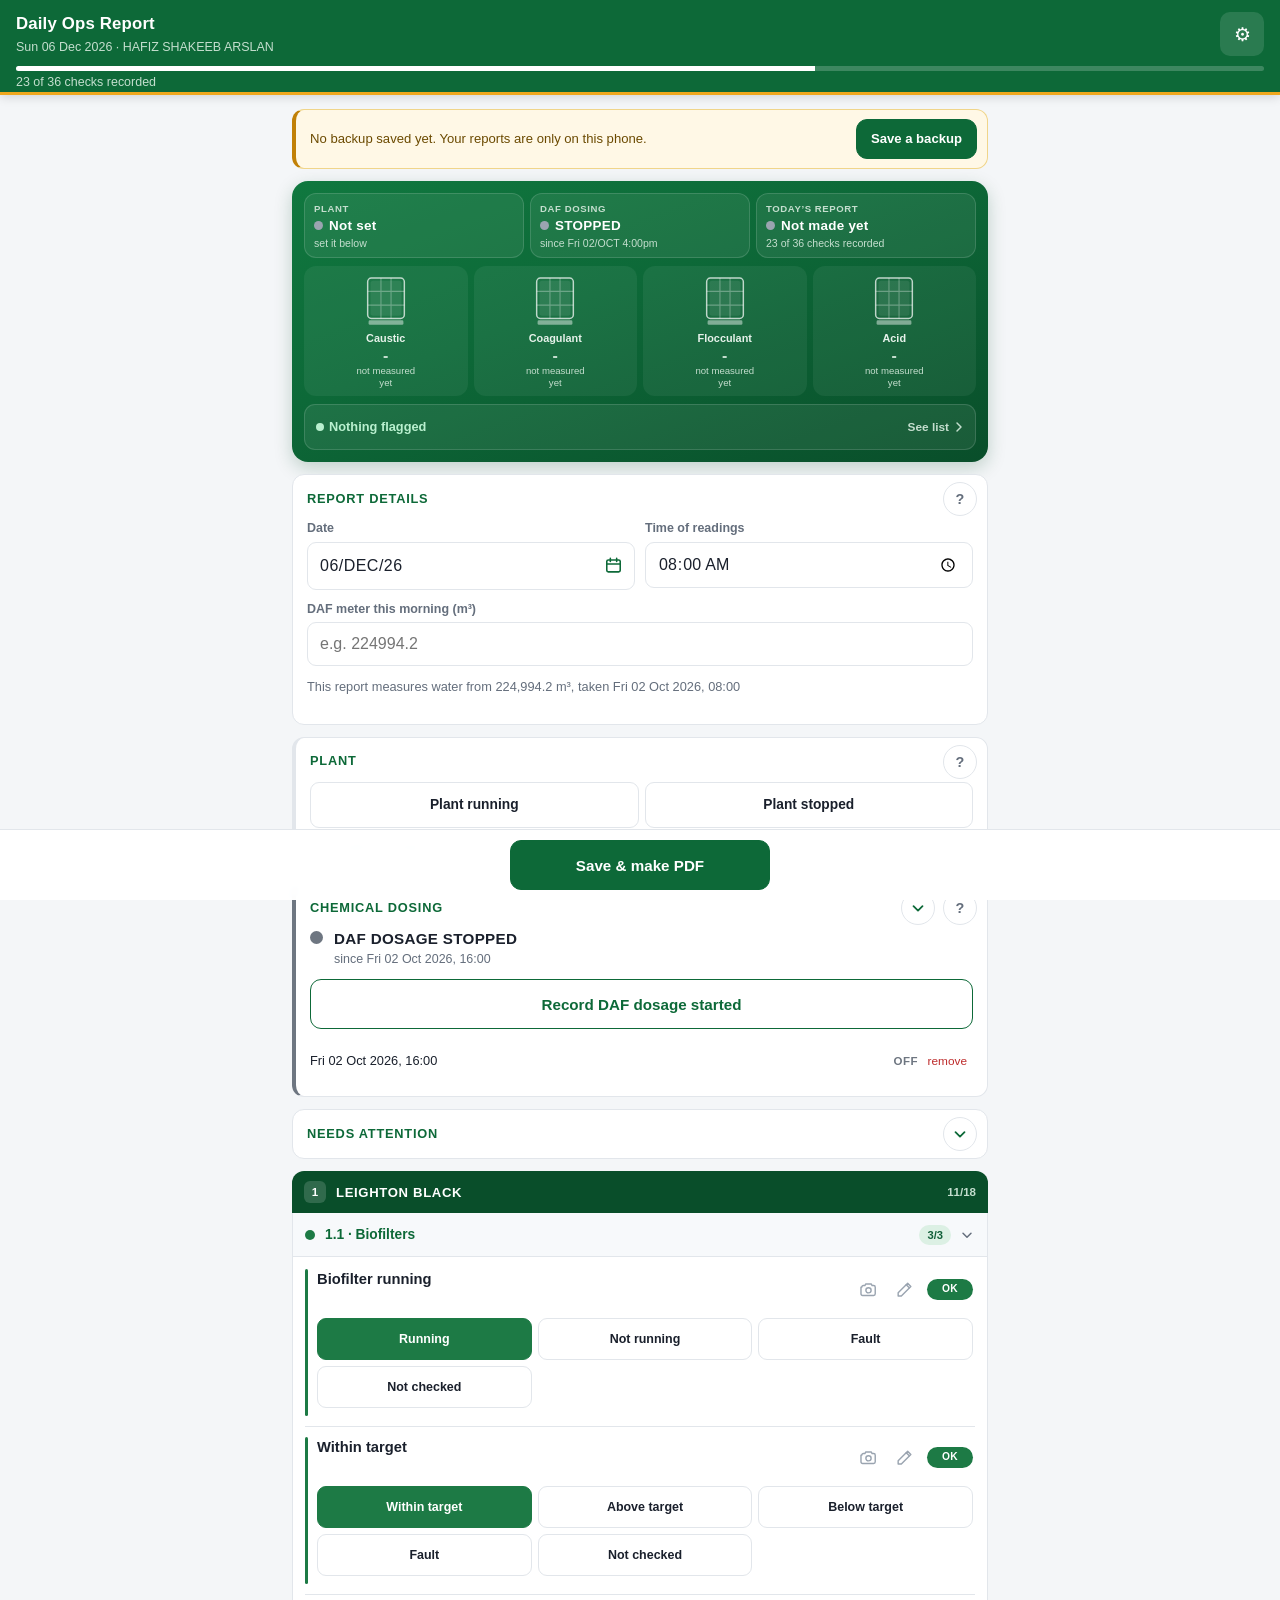
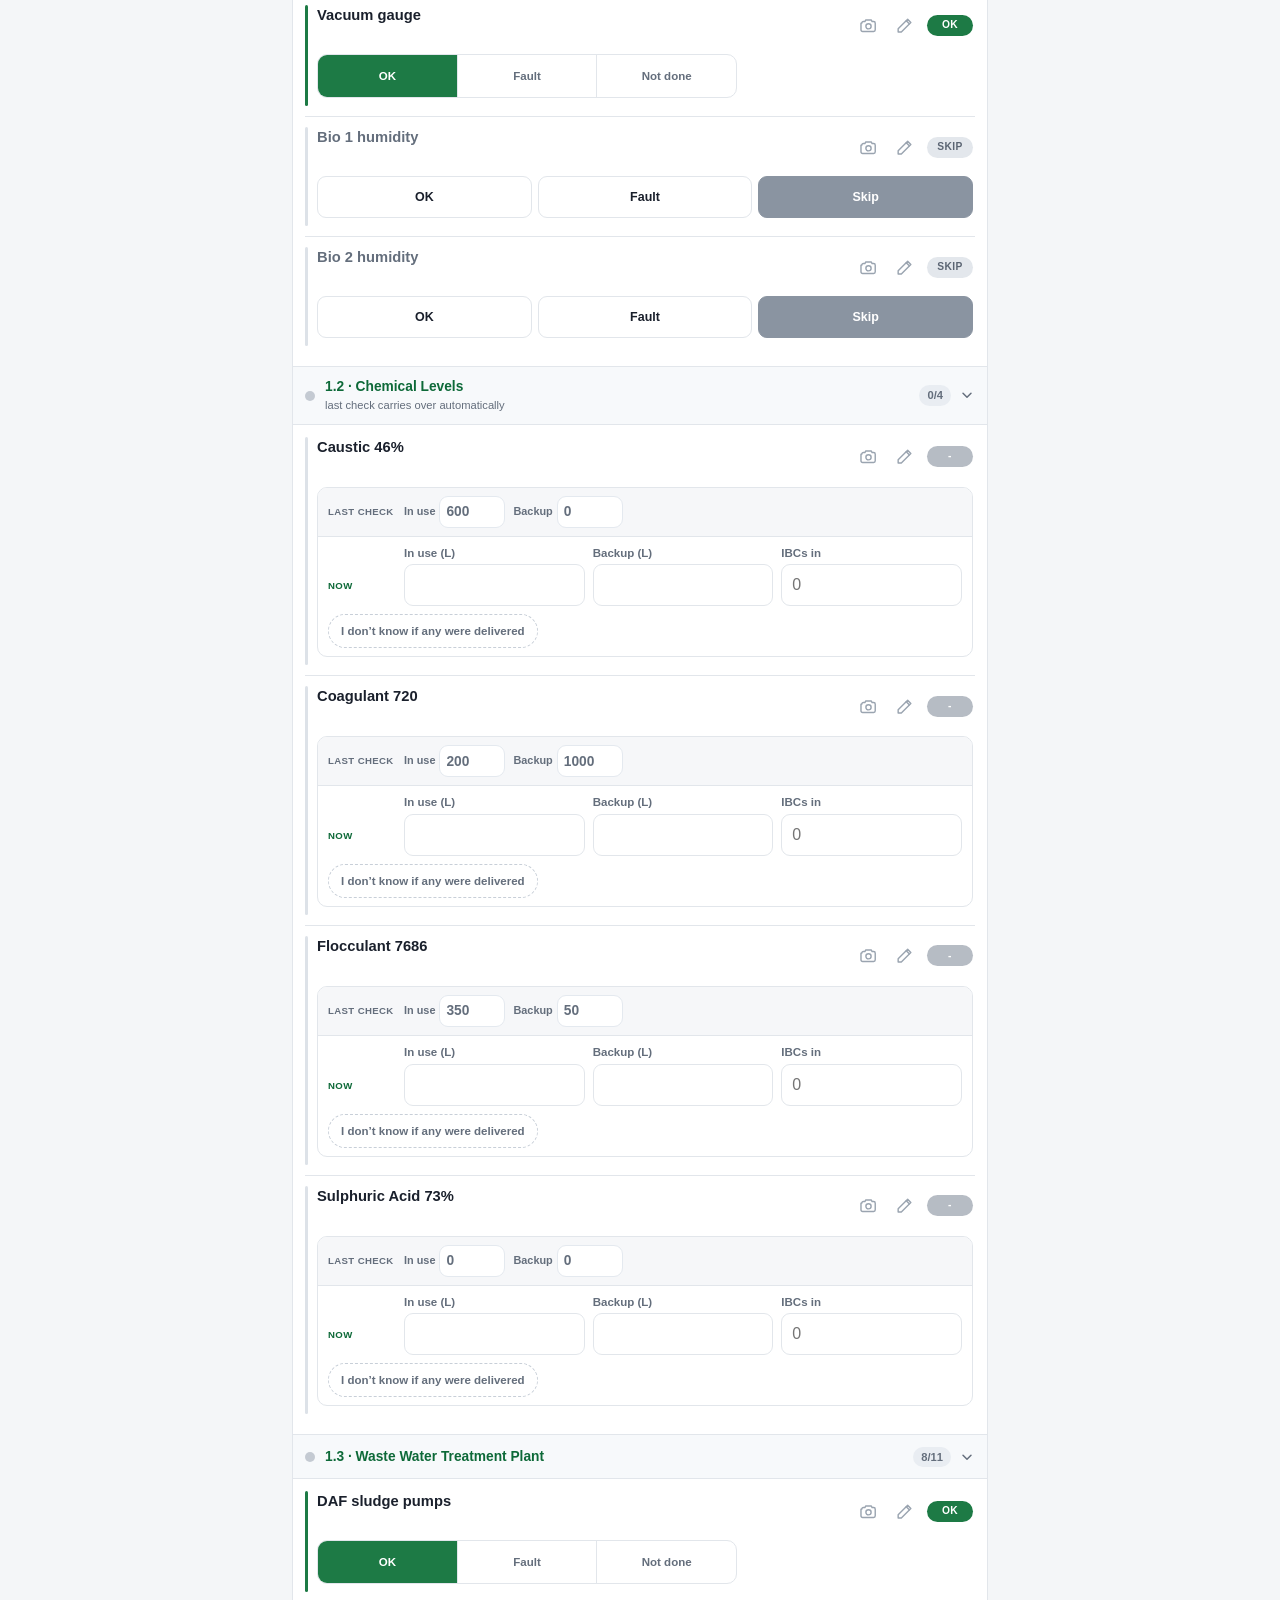
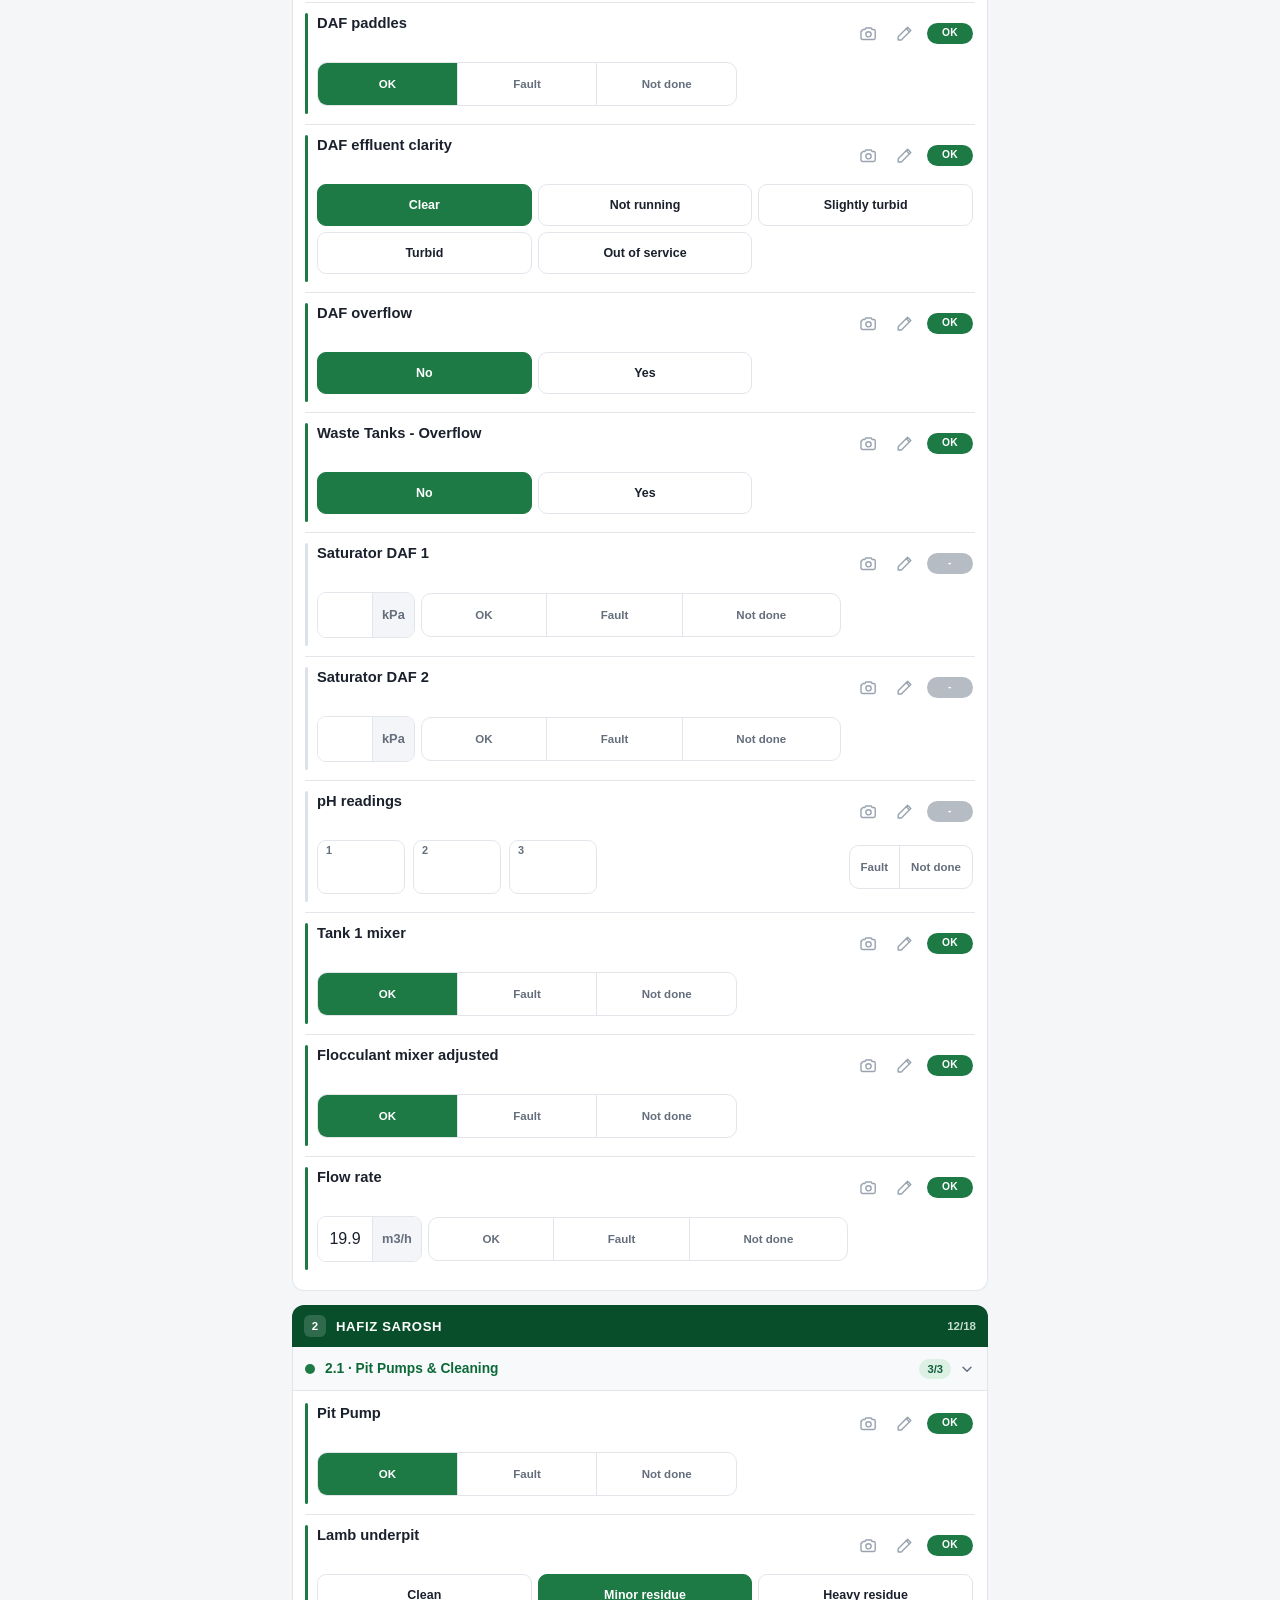
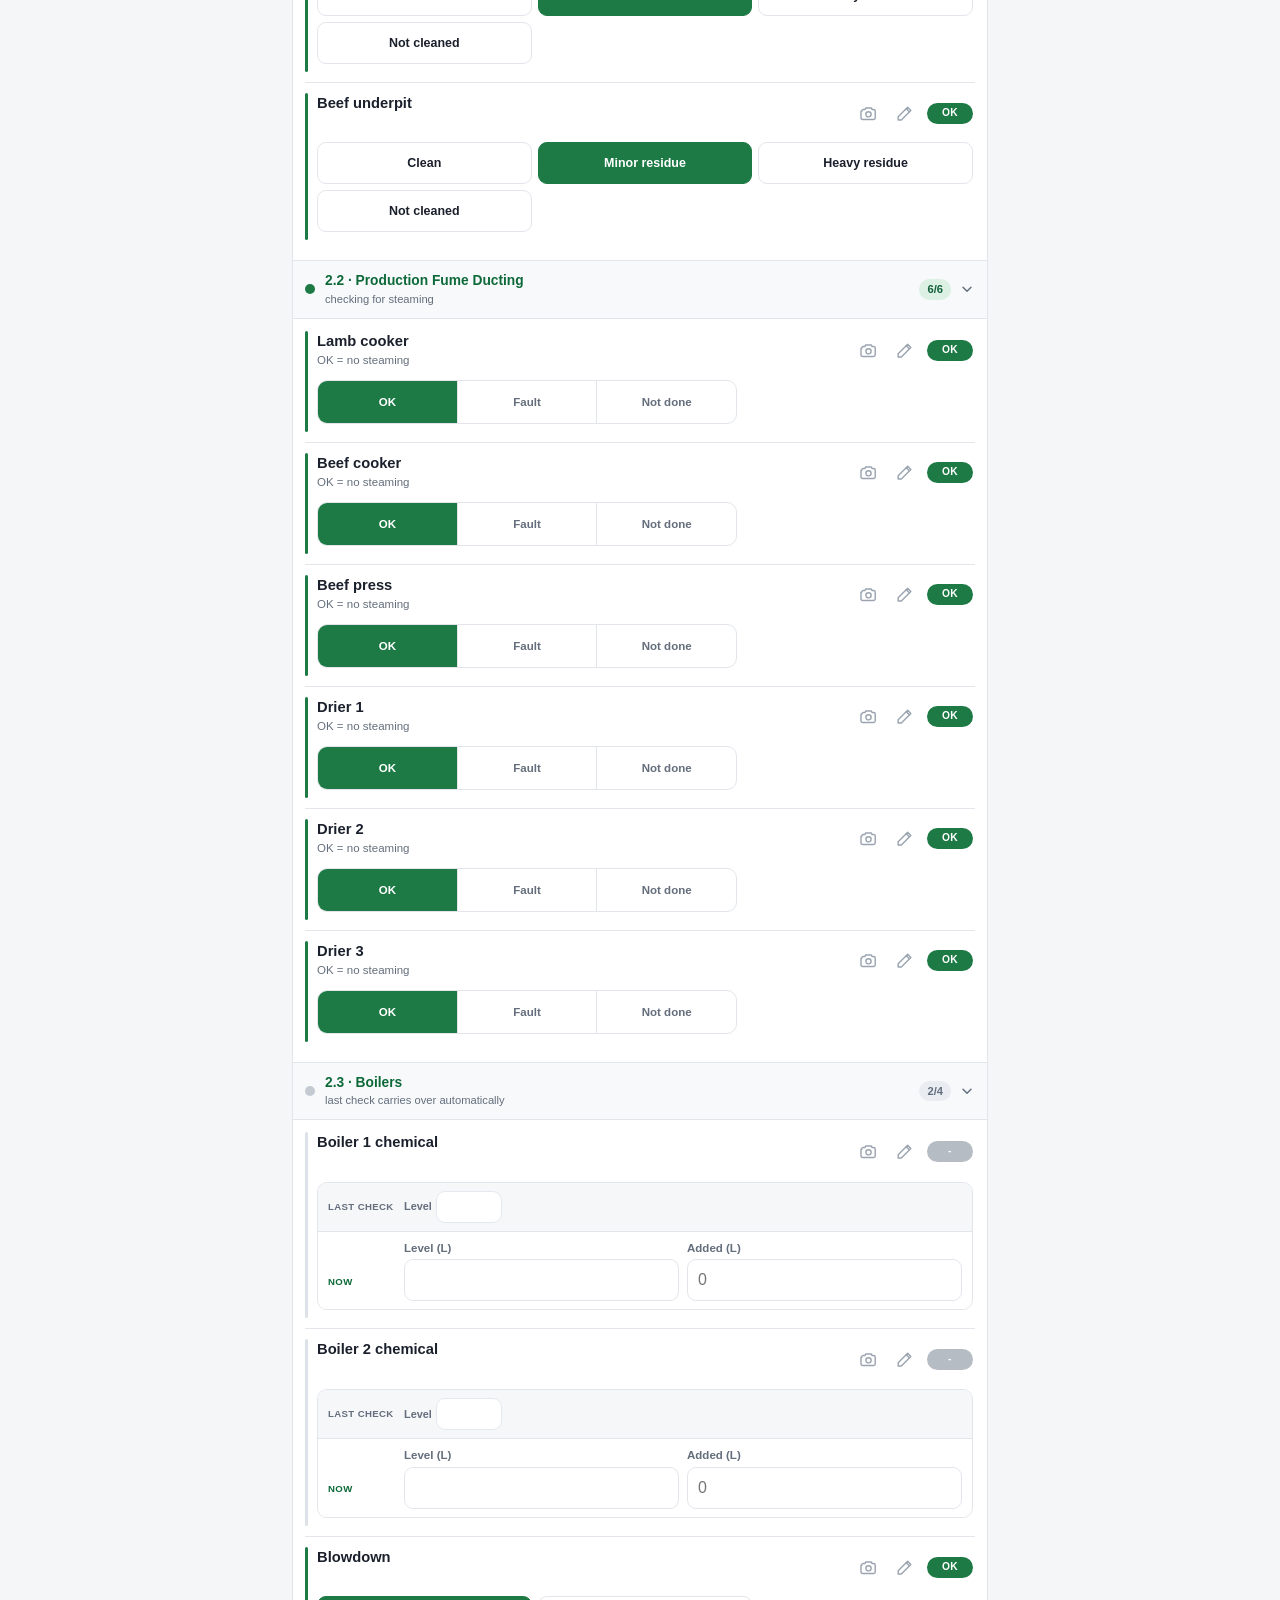
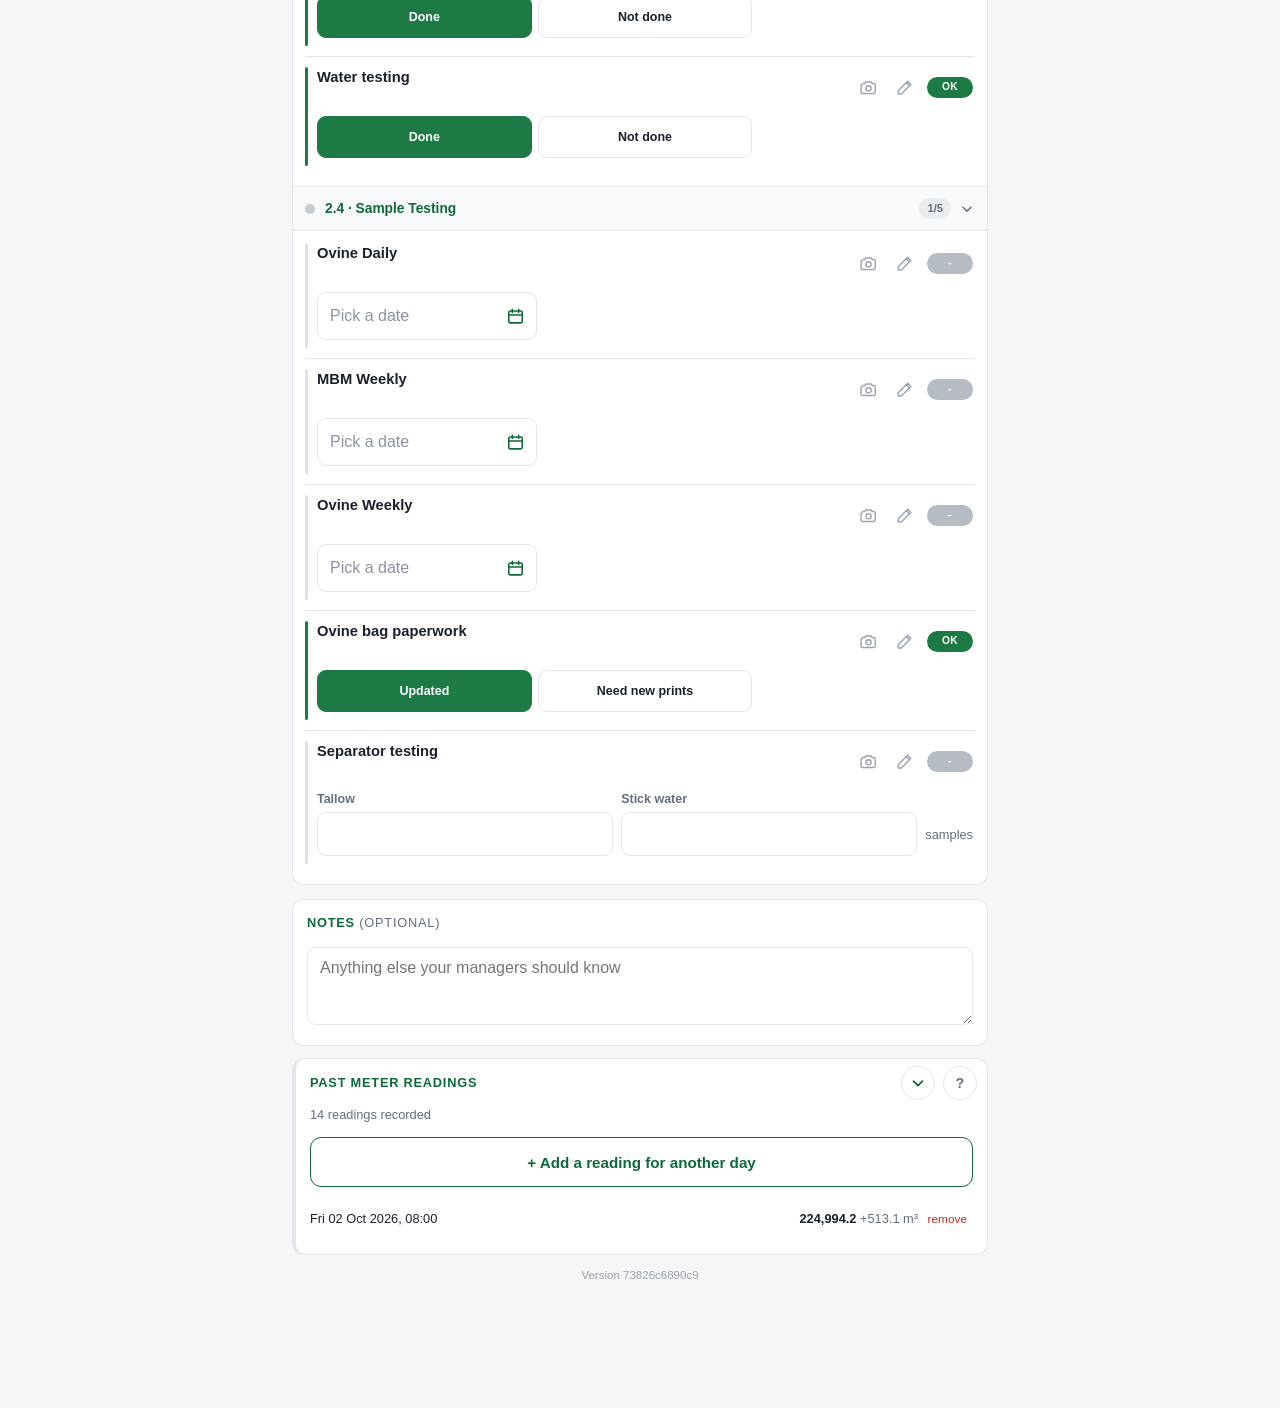
==== commit 1b04fc7b: "Add files via upload" ====
--- a/index.html
+++ b/index.html
@@ -4,7 +4,7 @@
 <meta charset="utf-8">
 <meta name="viewport" content="width=device-width, initial-scale=1, viewport-fit=cover">
 <meta name="theme-color" content="#0d6938">
-<meta name="build-id" content="4bed34751d83">
+<meta name="build-id" content="73826c6890c9">
 <title>Daily Ops Report</title>
 <link rel="manifest" href="manifest.webmanifest">
 <link rel="icon" href="icon-192.png">
@@ -1729,13 +1729,17 @@
       </div>
     </div>
     <div class="help-text" id="helpLevels" hidden>
-      The numbers that decide when a check is flagged. At or past
-      <strong>Fault</strong> it is reported as a fault; at or past
-      <strong>Monitor</strong>, as needing a watch. The four chemicals are judged
-      only on what is on site: <strong>Refill</strong> when the usage tank is at or
-      below its level, and <strong>Order</strong> when the backup is &mdash; counting
-      the IBC a refill will use, so one full IBC as backup with a low usage tank
-      says refill and order. An empty tank is red; a low one is amber.
+      The numbers that decide when a check is flagged. Past
+      <strong>Fault</strong> it is reported as a fault; past
+      <strong>Monitor</strong>, as needing a watch. A reading sitting exactly on
+      a number is not flagged &mdash; only one below it, or above the high one.
+      The four chemicals are judged only on what is on site:
+      <strong>Refill</strong> when the usage tank is below its level, and
+      <strong>Order</strong> when the backup is &mdash; counting the IBC a refill
+      will use, so one full IBC as backup with a low usage tank says refill and
+      order. An empty tank is red; a low one is amber.
+      <br><br>Separator testing: set a sample count and a reading below it is
+      flagged. Leave both at 0 to record the counts without flagging.
     </div>
     <div id="thresholdForm"></div>
     <div class="sheet-foot">
@@ -1893,7 +1897,12 @@
   chemStock:   { refillAt: 500, orderAt: 300 },
   boilerChem:  { crit: 50,  warn: 100 },
   saturator:   { critLow: 500, warnLow: 550, warnHigh: 600, critHigh: 650 },
-  flow:        { critLow: 17, warnLow: 18, warnHigh: 20, critHigh: 21 }
+  flow:        { critLow: 17, warnLow: 18, warnHigh: 20, critHigh: 21 },
+  /* Separator sample counts (Tallow and Stick water share these). Only a low
+     limit: fewer samples than expected is the concern, never too many. Below
+     the fault number is red, below the monitor number is amber. 0 for both
+     means the readings are recorded but not graded, as they were before. */
+  sampleCount: { crit: 0, warn: 0 }
 };
 
 /* Bumped whenever the numbers above change.
@@ -1902,7 +1911,7 @@
    older build keeps whatever that build shipped and never sees a new default.
    The stamp lets boot() tell "these are just the old shipped numbers" apart
    from "the operator typed these", and only the former gets replaced. */
-const THRESHOLD_VERSION = 3;
+const THRESHOLD_VERSION = 4;
 
 /* Plain-language names for the Settings screen. */
 const TH_LABELS = {
@@ -1912,7 +1921,8 @@
   chemStock:   'Chemicals - the four IBCs (L)',
   boilerChem:  'Boiler chemical (L)',
   saturator:   'Saturator pressure (kPa)',
-  flow:        'Flow rate (m3/h)'
+  flow:        'Flow rate (m3/h)',
+  sampleCount: 'Separator testing (samples)'
 };
 
 /* Takes whatever thresholds were saved previously and returns a complete set.
@@ -2184,6 +2194,9 @@
           {
             id: 'separators', label: 'Separator testing', type: 'multi',
             decimals: 0, display: 'labelled', unit: 'samples',
+            // Both readings are judged against the one sampleCount limit, set
+            // in Settings. A count below the limit is flagged; 0 means off.
+            threshold: 'sampleCount',
             fields: [
               { key: 'tallow', label: 'Tallow' },
               { key: 'stick',  label: 'Stick water' }
@@ -2258,14 +2271,20 @@
   const t = thresholds[thresholdKey];
   if (!t) return STATUS.OK;
 
+  // Strict comparison: only a reading past the limit flags, never one sitting
+  // exactly on it. Below the low limit, or above the high limit. (Oct 2026,
+  // at the operator's request - the boundary number itself no longer flags.)
   if (t.critLow !== undefined) {
-    if (n <= t.critLow || n >= t.critHigh) return STATUS.FAULT;
-    if (n <= t.warnLow || n >= t.warnHigh) return STATUS.WATCH;
+    if (n < t.critLow || n > t.critHigh) return STATUS.FAULT;
+    if (n < t.warnLow || n > t.warnHigh) return STATUS.WATCH;
     return STATUS.OK;
   }
   if (t.crit !== undefined) {
-    if (n <= t.crit) return STATUS.FAULT;
-    if (n <= t.warn) return STATUS.WATCH;
+    // Both limits at 0 means "not graded" - the reading is recorded only.
+    // Used by the separator counts until the operator sets a limit.
+    if (t.crit === 0 && t.warn === 0) return STATUS.OK;
+    if (n < t.crit) return STATUS.FAULT;
+    if (n < t.warn) return STATUS.WATCH;
     return STATUS.OK;
   }
   return STATUS.OK;
@@ -2322,12 +2341,14 @@
   const b = backup === null || backup === undefined ? null : Math.max(0, backup);
   if (u === null && b === null) return null;
 
+  // Strict "below", to match every other level (Oct 2026): the level itself
+  // is still fine, only a tank under it needs the action. Empty stays <= 0.
   const tankEmpty = u !== null && u <= 0;
-  const refill = u !== null && u <= t.refillAt;
+  const refill = u !== null && u < t.refillAt;
   const backupEmpty = b !== null && b <= 0;
   // What the backup will be down to once a refill has taken one IBC from it.
   const left = b === null ? null : (refill ? b - IBC_LITRES : b);
-  const order = left !== null && left <= t.orderAt;
+  const order = left !== null && left < t.orderAt;
 
   let action;
   let reason;
@@ -4125,16 +4146,18 @@
 
   const phrases = [];
   if (faults.length) {
+    const names = listOf(faults.map(f => f.tag));
     // Limits can differ per reading, so only quote one when they all share it.
     const keys = new Set(faults.map(f => f.key));
-    let limit = ' the limit';
-    if (keys.size === 1) {
-      const t = thresholds[faults[0].key];
-      if (t && t.critLow !== undefined) {
-        limit = ` the ${fmtQty(t.critLow, d)}-${fmtQty(t.critHigh, d)} limit`;
-      }
+    const t = keys.size === 1 ? thresholds[faults[0].key] : null;
+    if (t && t.critLow !== undefined) {
+      phrases.push(`${names} outside the ${fmtQty(t.critLow, d)}-${fmtQty(t.critHigh, d)} limit`);
+    } else if (t && t.crit !== undefined) {
+      // A low-only limit, like the separator sample count: "below N".
+      phrases.push(`${names} below ${fmtQty(t.crit, d)}`);
+    } else {
+      phrases.push(`${names} outside the limit`);
     }
-    phrases.push(`${listOf(faults.map(f => f.tag))} outside${limit}`);
   }
   if (warns.length) phrases.push(`${listOf(warns.map(w => w.tag))} drifting`);
   return phrases.length ? phrases.join('; ') : 'out of range';
@@ -4184,18 +4207,12 @@
     { size: 7.8, colour: [196, 222, 206], align: 'right' });
   doc.y = bandH + 19;
 
-  /* ---- 2. one-line verdict ---- */
-  const v = evaluated.verdict;
-  const vColour = v.tone === 'fault' ? BRAND.fault : v.tone === 'watch' ? BRAND.watch : BRAND.ok;
-  const vLines = wrapText(v.text, 10, true, W - 40);
-  const vH = 14 + vLines.length * 13;
-  const vBg = v.tone === 'fault' ? BRAND.redBg : v.tone === 'watch' ? BRAND.amberBg : BRAND.okBg;
-  doc.roundRect(L, doc.y, W, vH, 7, { fill: vBg, stroke: vColour, lineWidth: 0.8 });
-  doc.icon(STATUS_ICON[v.tone === 'ok' ? 'ok' : v.tone], L + 16, doc.y + vH / 2, 11, vColour);
-  vLines.forEach((line, i) => {
-    doc.text(line, L + 30, doc.y + 17 + i * 13, { size: 10, bold: true, colour: vColour });
-  });
-  doc.y += vH + 13;
+  /* ---- 2. (removed) the one-line verdict banner ----
+     The coloured "N things need attention" line was taken off the top of the
+     report at the operator's request (Oct 2026). The counter cards below still
+     give the totals, and the Action Required boxes still list each item. The
+     verdict is still worked out in evaluate() in case it is wanted elsewhere;
+     it is just no longer drawn here. */
 
   /* ---- 3. counters ---- */
   const cards = [
@@ -6303,14 +6320,14 @@
 /* ---------------- settings ---------------- */
 
 const KEY_LABELS = {
-  critLow: 'Fault at/below',
-  warnLow: 'Monitor at/below',
-  warnHigh: 'Monitor at/above',
-  critHigh: 'Fault at/above',
-  crit: 'Fault at/below',
-  warn: 'Monitor at/below',
-  refillAt: 'Refill usage tank at/below',
-  orderAt: 'Order backup at/below'
+  critLow: 'Fault below',
+  warnLow: 'Monitor below',
+  warnHigh: 'Monitor above',
+  critHigh: 'Fault above',
+  crit: 'Fault below',
+  warn: 'Monitor below',
+  refillAt: 'Refill usage tank below',
+  orderAt: 'Order backup below'
 };
 
 /* Lays a stored record over a blank state.
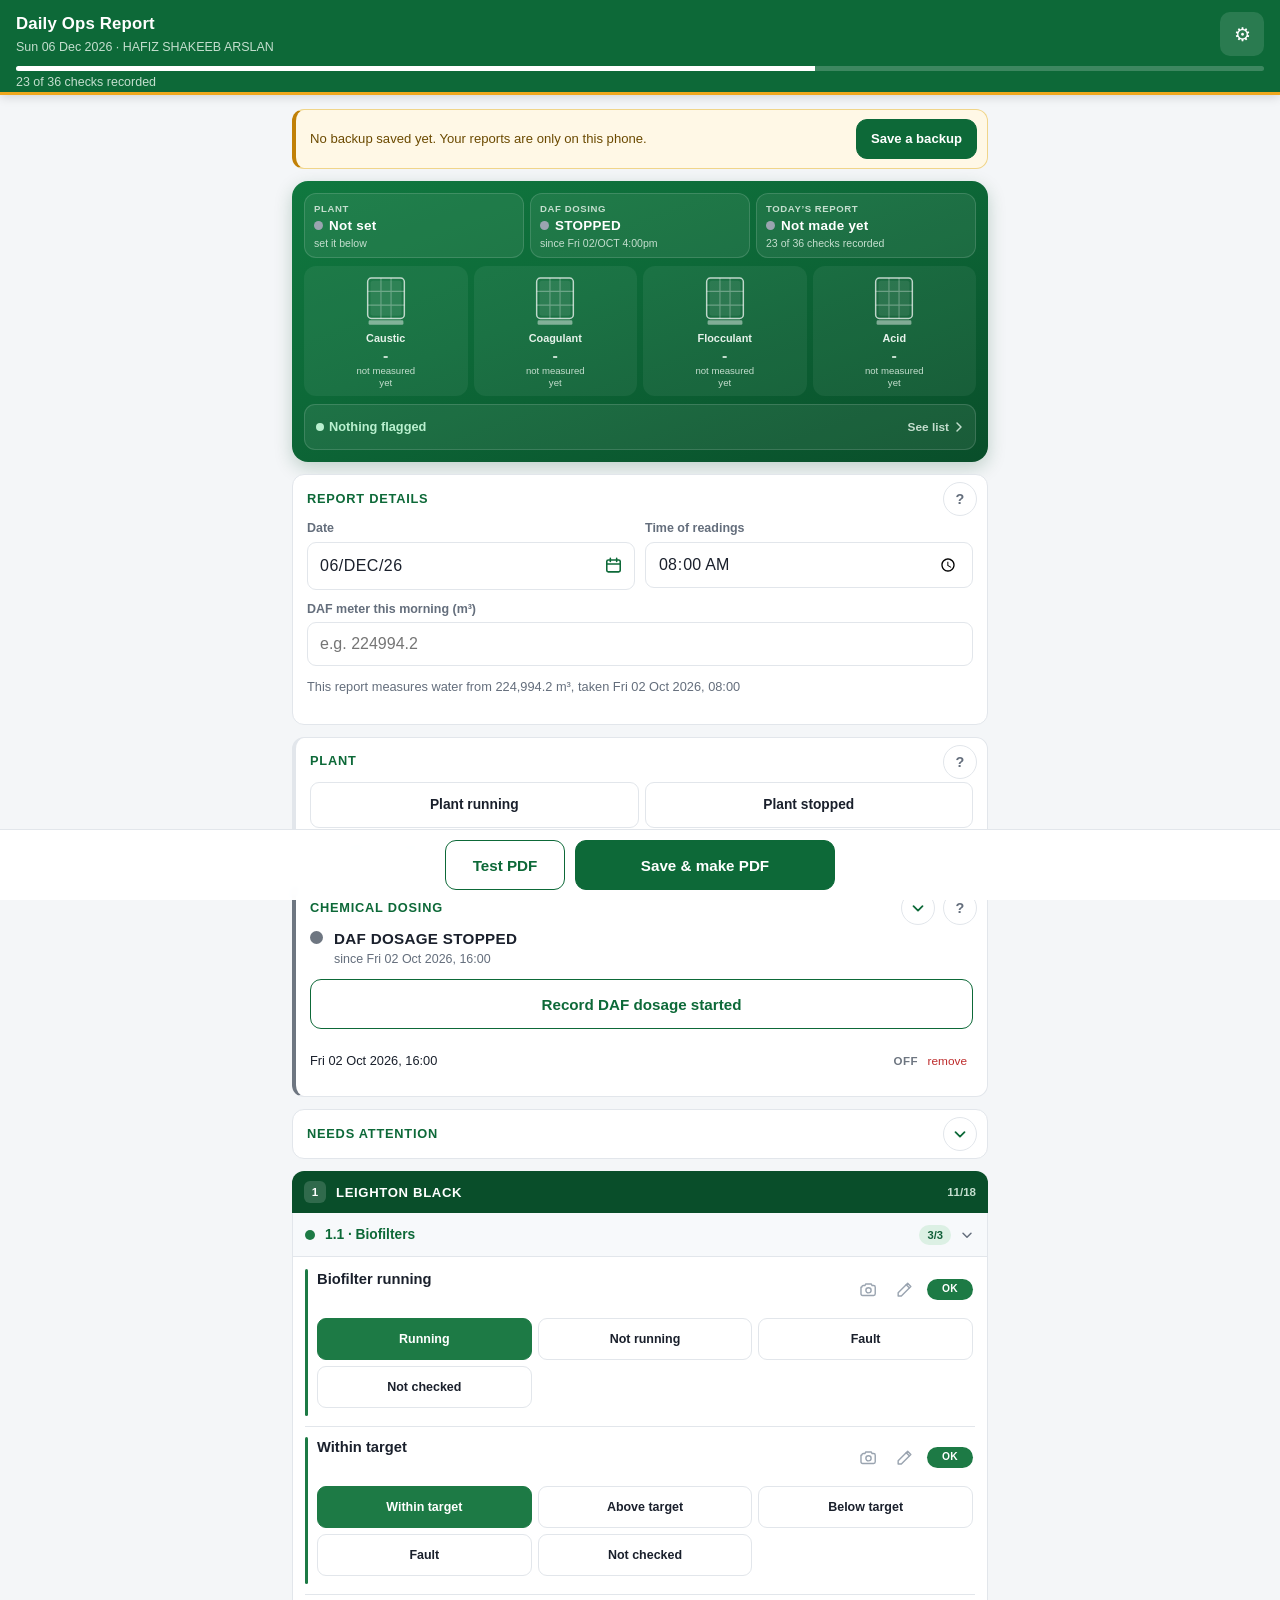
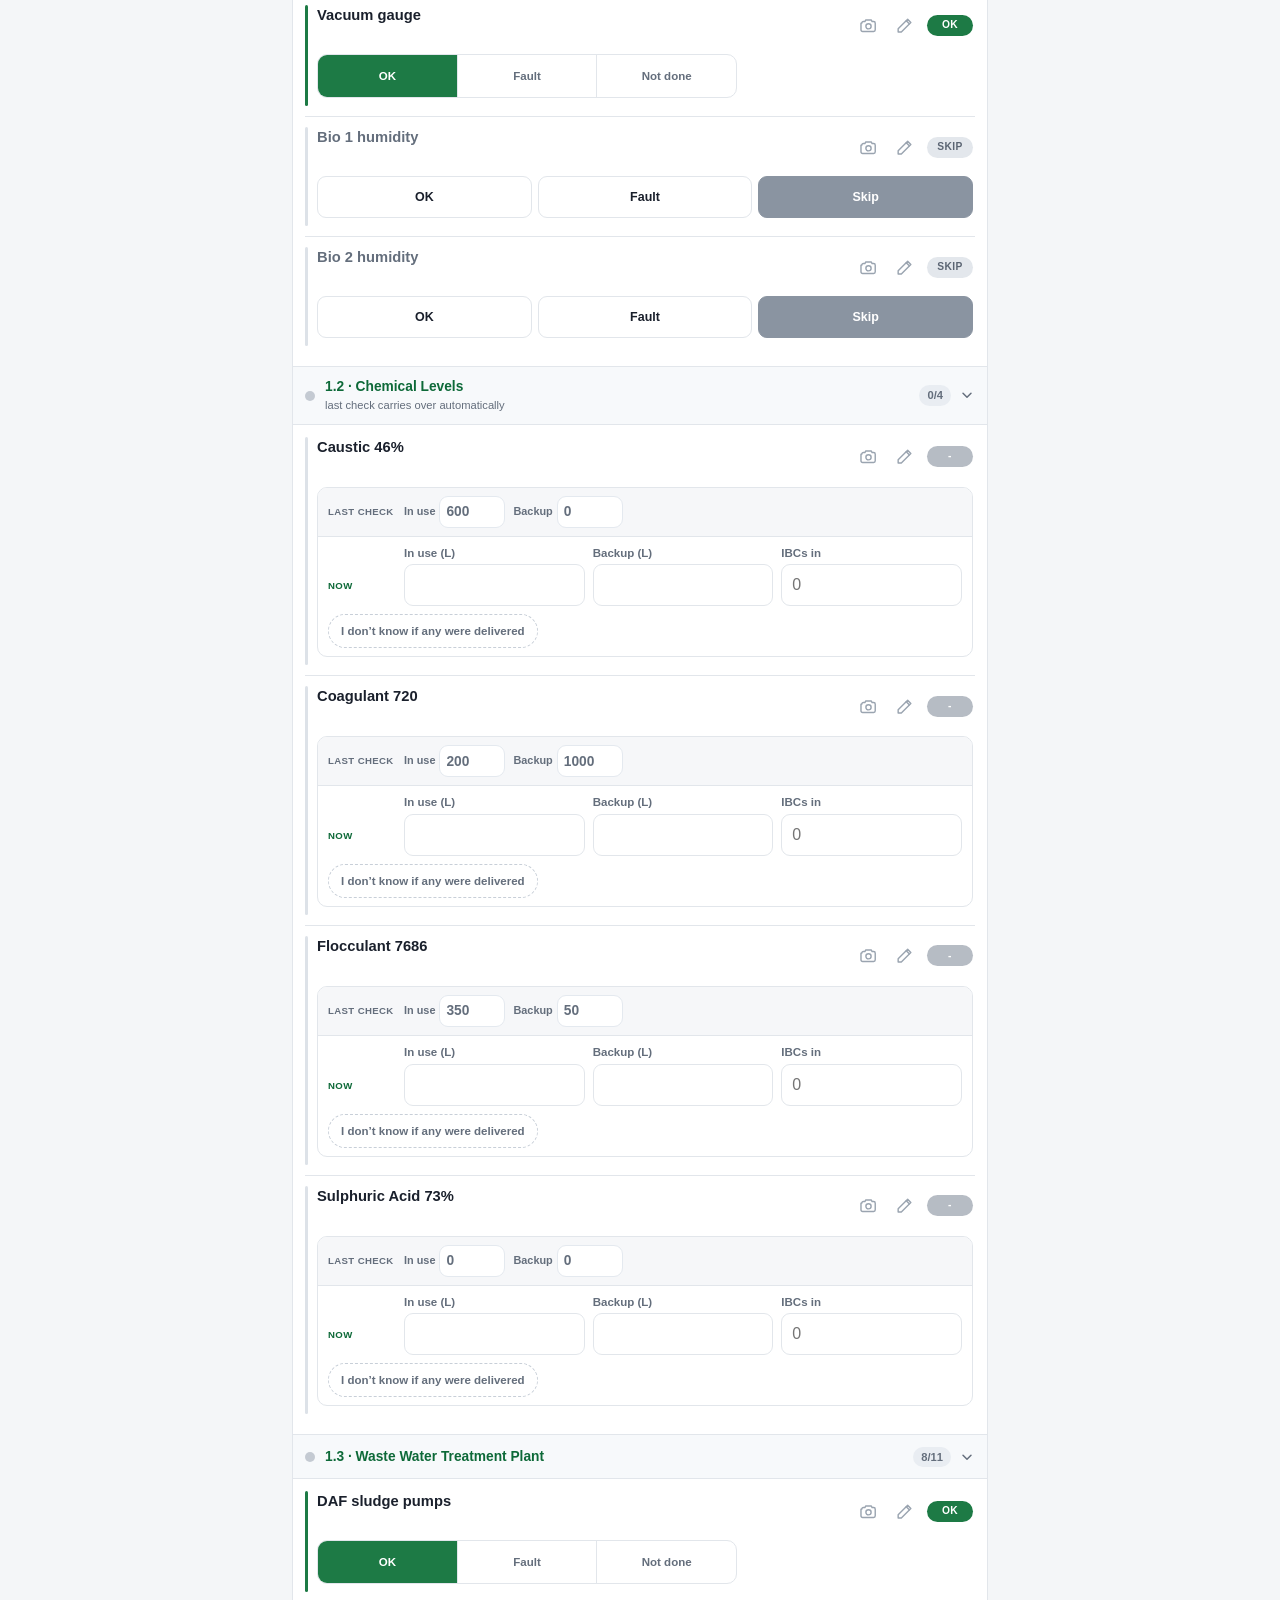
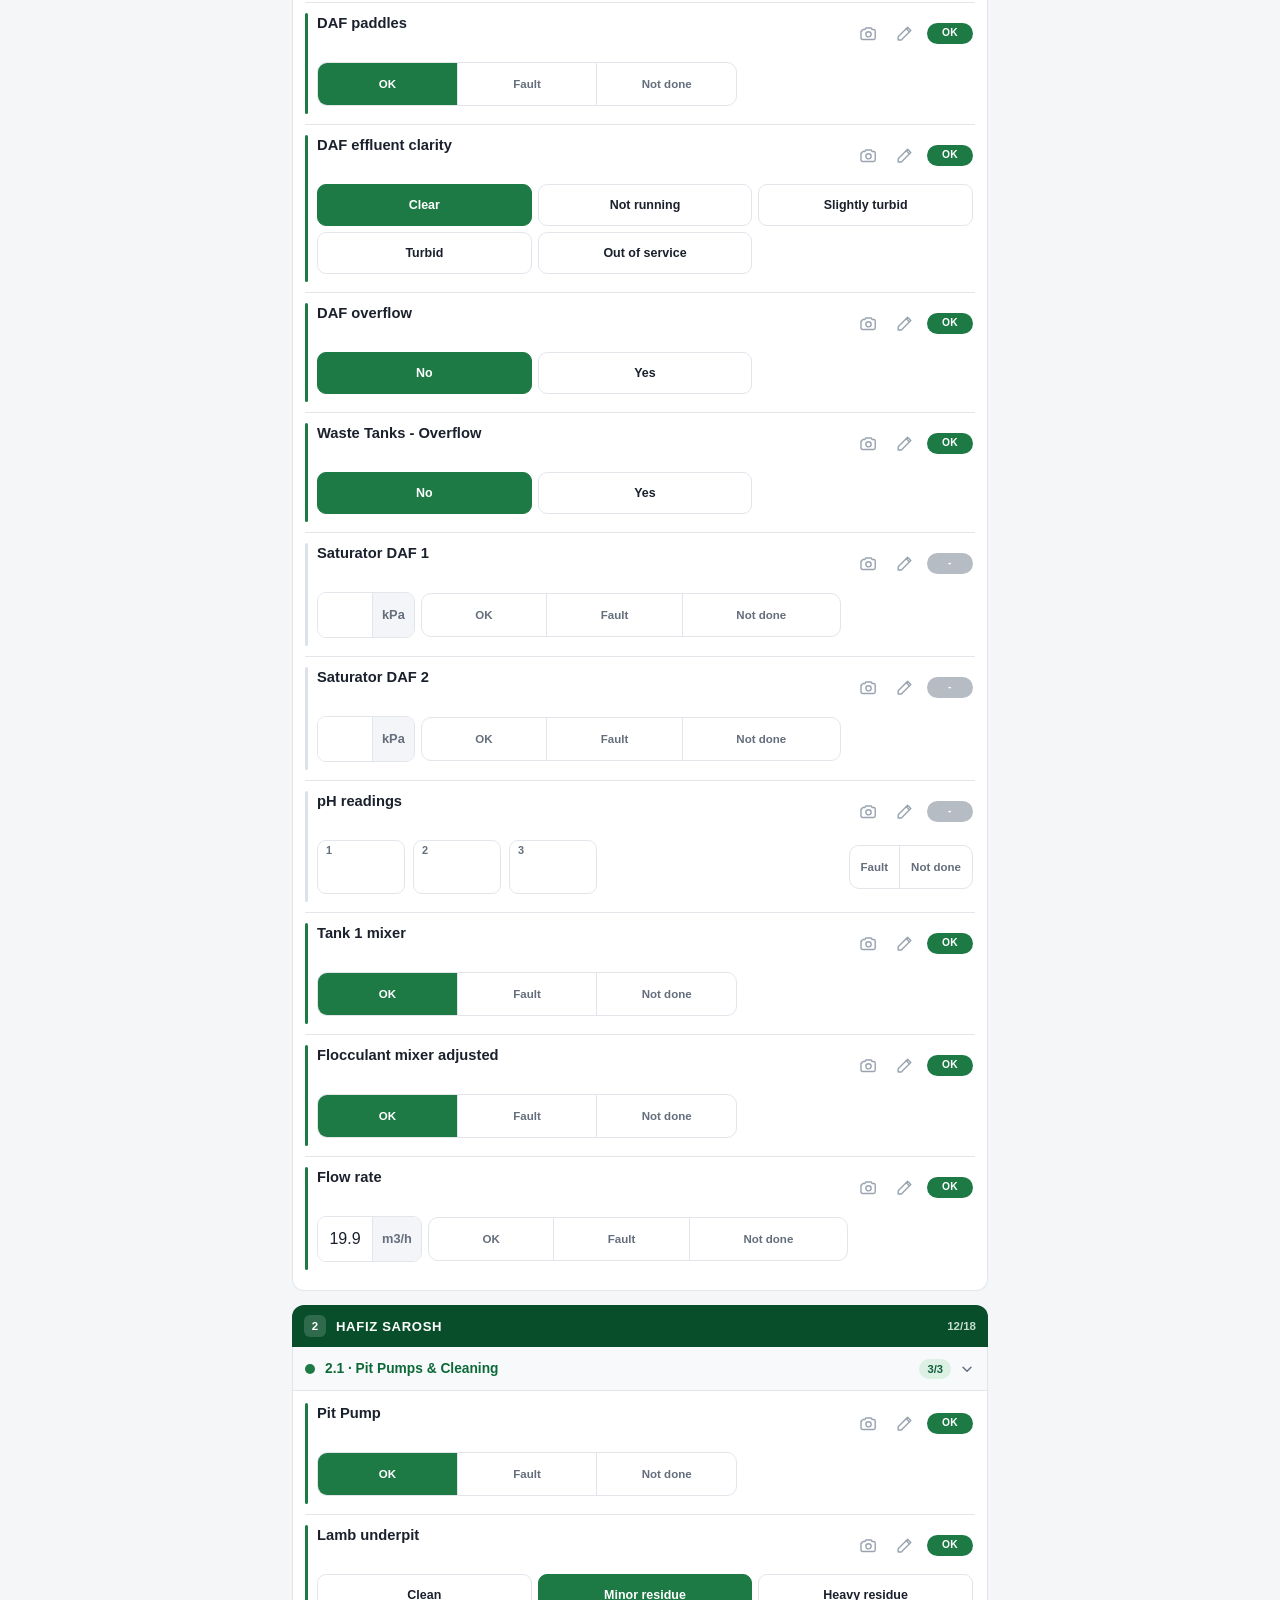
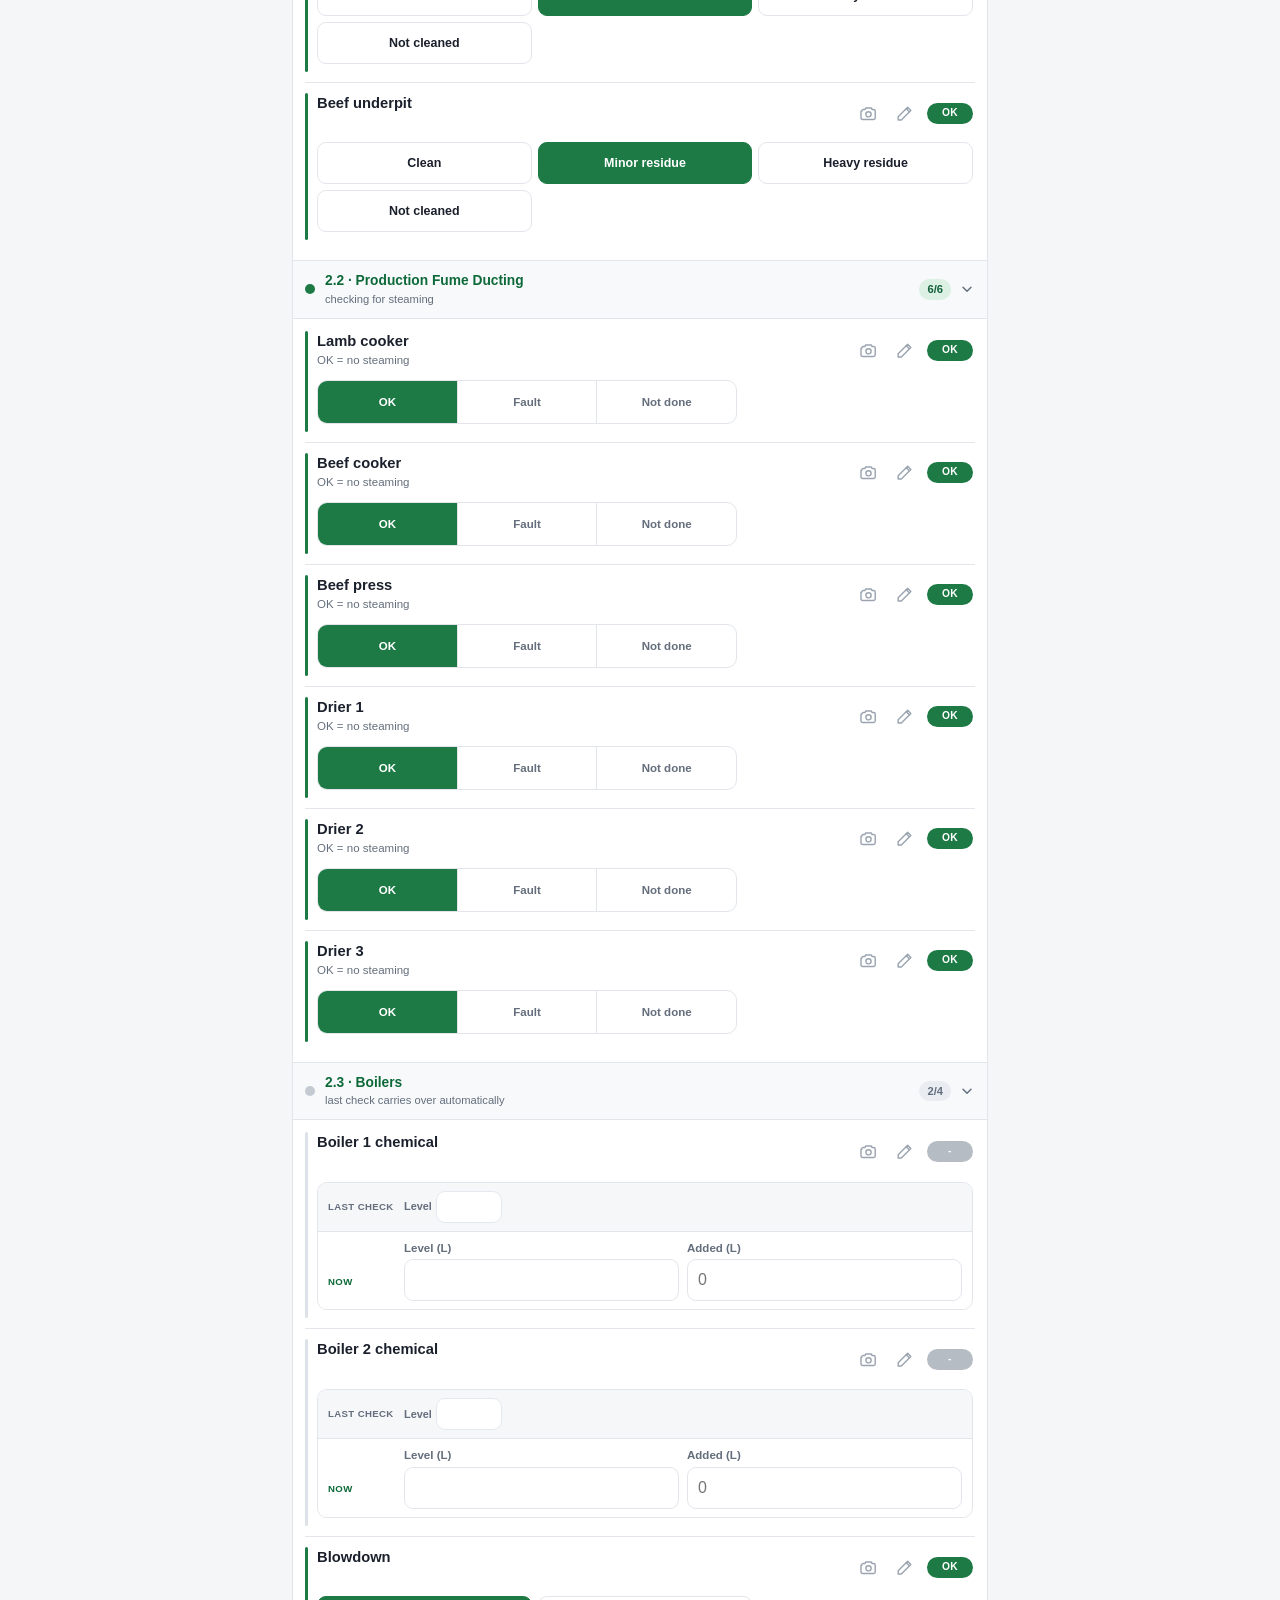
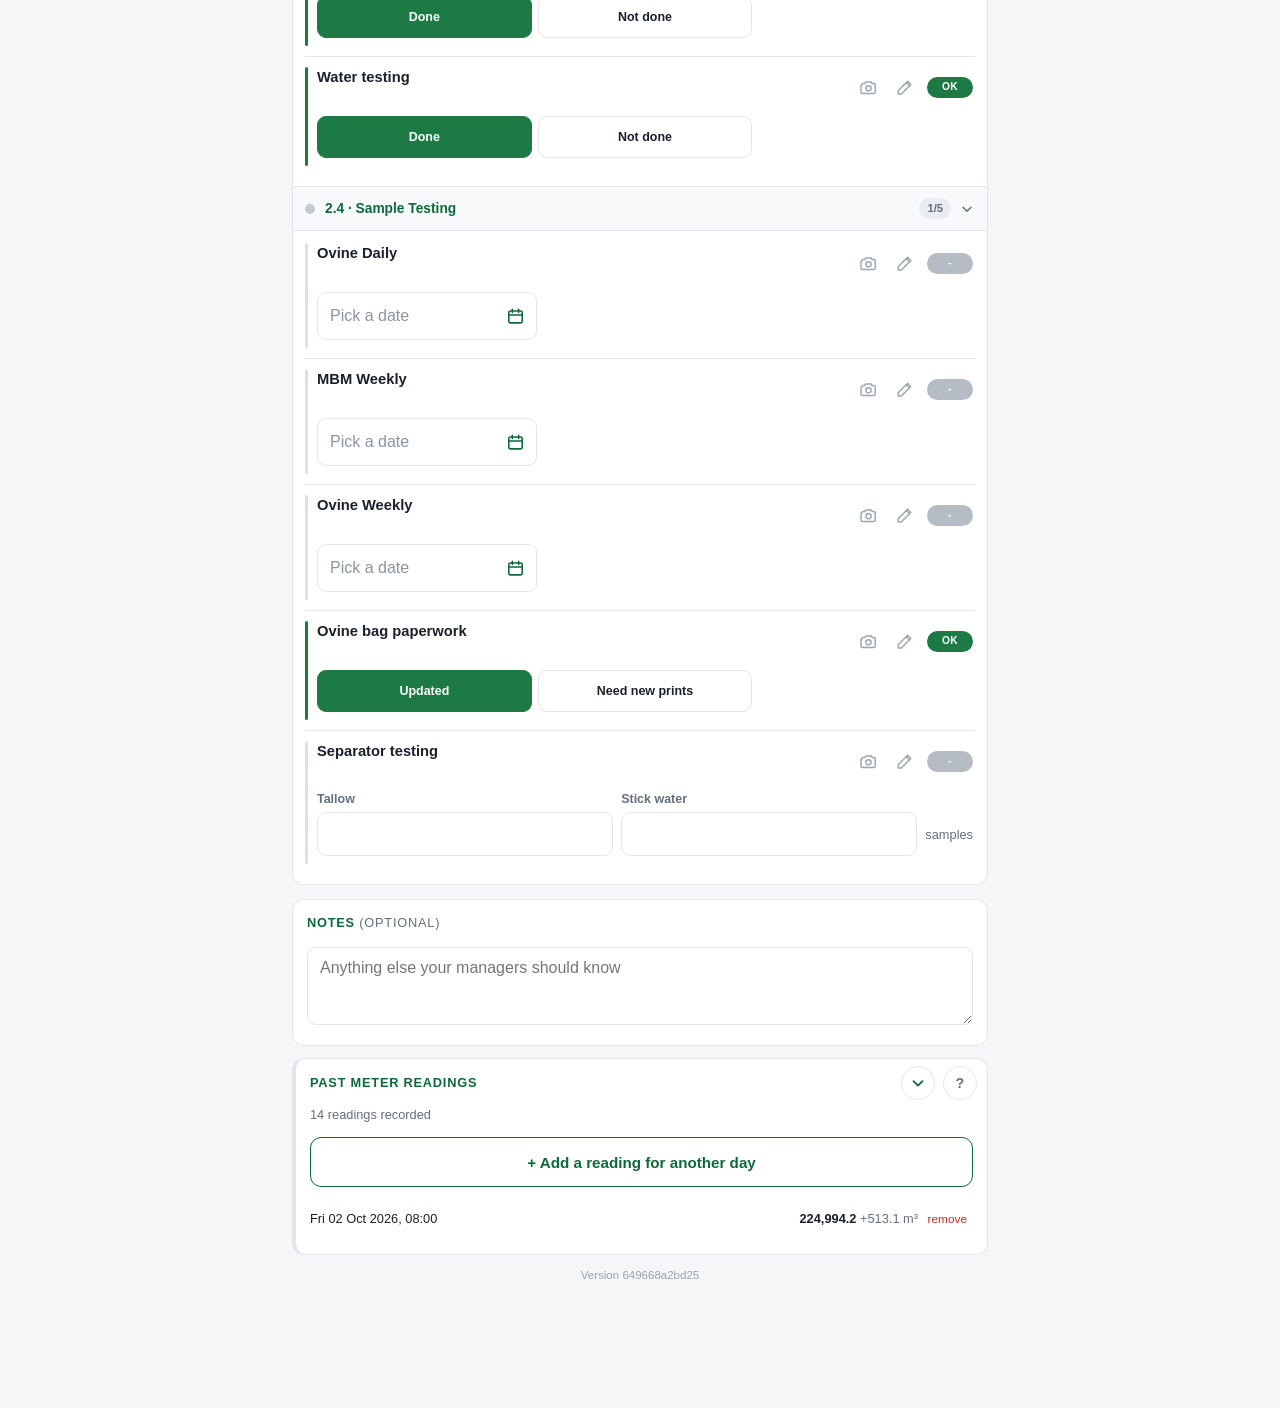
==== commit eb0421d4: "Add files via upload" ====
--- a/index.html
+++ b/index.html
@@ -4,7 +4,7 @@
 <meta charset="utf-8">
 <meta name="viewport" content="width=device-width, initial-scale=1, viewport-fit=cover">
 <meta name="theme-color" content="#0d6938">
-<meta name="build-id" content="73826c6890c9">
+<meta name="build-id" content="649668a2bd25">
 <title>Daily Ops Report</title>
 <link rel="manifest" href="manifest.webmanifest">
 <link rel="icon" href="icon-192.png">
@@ -1163,7 +1163,9 @@
     padding-left: 0;
     padding-right: 0;
   }
-  .actionbar .btn { max-width: 260px; flex: 0 1 260px; }
+  /* Two buttons share the bottom row: a slim Test PDF and the wider main one. */
+  .actionbar .btn { max-width: 260px; flex: 1 1 auto; }
+  #btnTestPdf { flex: 0 1 120px; }
   main { padding-bottom: 0; }
 }
 
@@ -1589,6 +1591,7 @@
   <!-- Whether today's PDF went out. Filled by renderSendStatus() once a PDF
        has been made; hidden before that. -->
   <p class="send-status" id="sendStatus" role="status" hidden></p>
+  <button id="btnTestPdf" class="btn btn-ghost">Test PDF</button>
   <button id="btnPdf" class="btn btn-primary">Save &amp; make PDF</button>
 </nav>
 
@@ -4207,6 +4210,15 @@
     { size: 7.8, colour: [196, 222, 206], align: 'right' });
   doc.y = bandH + 19;
 
+  /* A test copy is marked plainly, so it is never mistaken for the real
+     report. A gold strip under the header band says so in words. */
+  if (state.isTest) {
+    doc.rect(0, bandH + 3.2, PT.pageW, 16, { fill: BRAND.gold });
+    doc.text('TEST COPY - NOT A SAVED REPORT', PT.pageW / 2, bandH + 14,
+      { size: 8.5, bold: true, colour: [60, 42, 6], align: 'center', tracking: 1.2 });
+    doc.y += 18;
+  }
+
   /* ---- 2. (removed) the one-line verdict banner ----
      The coloured "N things need attention" line was taken off the top of the
      report at the operator's request (Oct 2026). The counter cards below still
@@ -4639,7 +4651,8 @@
     });
   }
 
-  const footer = `${state.site || DEFAULT_SITE} \u00B7 ${reportNumber(state)} \u00B7 ${reportDate(state.date)}`;
+  const footer = (state.isTest ? 'TEST COPY \u00B7 ' : '')
+    + `${state.site || DEFAULT_SITE} \u00B7 ${reportNumber(state)} \u00B7 ${reportDate(state.date)}`;
   return doc.build(footer);
 }
 
@@ -5791,7 +5804,11 @@
 
 /* ---------------- PDF + sharing ---------------- */
 
-async function generatePdf() {
+/* Builds the PDF bytes from whatever is on screen right now. Shared by the
+   real "Save & make PDF" and the "Test PDF" button, so the two can never
+   drift apart in what they produce. Returns the bytes, or null if the name
+   is missing or the build failed (a toast has already been shown). */
+function buildPdfBytes(opts) {
   if (!state.reporter.trim()) {
     /* The name lives in Settings now, so pointing at the box is not enough -
        the sheet it sits in has to be opened too, or the toast sends the
@@ -5799,9 +5816,36 @@
     toast('Add your name in Settings first');
     openSheet('#settingsSheet');
     el('#fReporter').focus();
-    return;
-  }
-
+    return null;
+  }
+
+  const ev = refresh();
+  toast('Building PDF...');
+
+  // Decode the stored JPEGs only now, so the draft stays small in storage.
+  const photosWithBytes = {};
+  Object.entries(state.photos).forEach(([pid, p]) => {
+    photosWithBytes[pid] = { ...p, bytes: dataUrlToBytes(p.dataUrl) };
+  });
+
+  const forPdf = { ...state, photos: photosWithBytes };
+  if (state.logo && state.logo.dataUrl) {
+    forPdf.logo = { ...state.logo, bytes: dataUrlToBytes(state.logo.dataUrl) };
+  }
+  // A test build carries a TEST mark in the PDF itself, so a copy shared for
+  // checking can never be mistaken for the real report.
+  if (opts && opts.test) forPdf.isTest = true;
+
+  try {
+    return buildPdf(forPdf, ev, previousReport);
+  } catch (err) {
+    console.error(err);
+    toast('PDF failed to build');
+    return null;
+  }
+}
+
+async function generatePdf() {
   /* A report is filed under its date, so saving a second one for the same day
      replaces the first. The period it covered then exists nowhere, while the
      next report carries on from the later reading - so that water is simply
@@ -5810,7 +5854,16 @@
      Not when it is this same report being made again, though - sent a second
      time because the share screen was closed, or corrected after a mistake.
      That covers the same period, so nothing is lost by replacing it, and the
-     warning only taught that it could be clicked through. */
+     warning only taught that it could be clicked through.
+
+     To only check a PDF without disturbing the saved report, use the Test PDF
+     button instead - it builds and shares the same PDF but saves nothing. */
+  if (!state.reporter.trim()) {
+    toast('Add your name in Settings first');
+    openSheet('#settingsSheet');
+    el('#fReporter').focus();
+    return;
+  }
   try {
     const existing = await store.get(`report-${state.date}`);
     const question = existing && existing.source !== HISTORIC_TAG && existing.values
@@ -5821,28 +5874,8 @@
     console.error('could not check for an existing report', err);
   }
 
-  const ev = refresh();
-  toast('Building PDF...');
-
-  // Decode the stored JPEGs only now, so the draft stays small in storage.
-  const photosWithBytes = {};
-  Object.entries(state.photos).forEach(([pid, p]) => {
-    photosWithBytes[pid] = { ...p, bytes: dataUrlToBytes(p.dataUrl) };
-  });
-
-  const forPdf = { ...state, photos: photosWithBytes };
-  if (state.logo && state.logo.dataUrl) {
-    forPdf.logo = { ...state.logo, bytes: dataUrlToBytes(state.logo.dataUrl) };
-  }
-
-  let bytes;
-  try {
-    bytes = buildPdf(forPdf, ev, previousReport);
-  } catch (err) {
-    console.error(err);
-    toast('PDF failed to build');
-    return;
-  }
+  const bytes = buildPdfBytes();
+  if (!bytes) return;
 
   /* Made now, and not sent until the share screen says an app was picked.
      Written to the phone before the share screen opens, because that is the
@@ -5857,6 +5890,21 @@
   const filename = `Ops-Report-${state.date}.pdf`;
   const outcome = await deliverPdf(bytes, filename);
   await recordDelivery(outcome);
+}
+
+/* Makes a PDF to look at and share, but changes nothing.
+
+   The morning's saved report is left exactly as it was: this never archives,
+   never writes to storage, and never marks the report as made or sent. So an
+   operator can build an evening copy to check, send it if they like, and the
+   real report in the history is untouched. The filename and the footer carry
+   a TEST mark so a test copy is never mistaken for the real one. */
+async function testPdf() {
+  const bytes = buildPdfBytes({ test: true });
+  if (!bytes) return;
+  const filename = `Ops-Report-${state.date}-TEST.pdf`;
+  await deliverPdf(bytes, filename);
+  toast('Test PDF made - nothing was saved');
 }
 
 /* What to ask before a PDF is made over a report already saved for this date,
@@ -7600,6 +7648,7 @@
   el('#fGeneralNote').addEventListener('input', e => { state.generalNote = e.target.value; queueSave(); });
 
   el('#btnPdf').addEventListener('click', generatePdf);
+  el('#btnTestPdf').addEventListener('click', testPdf);
   el('#btnSettings').addEventListener('click', () => {
     renderBackupStatus();
     renderOfflineStatus();
